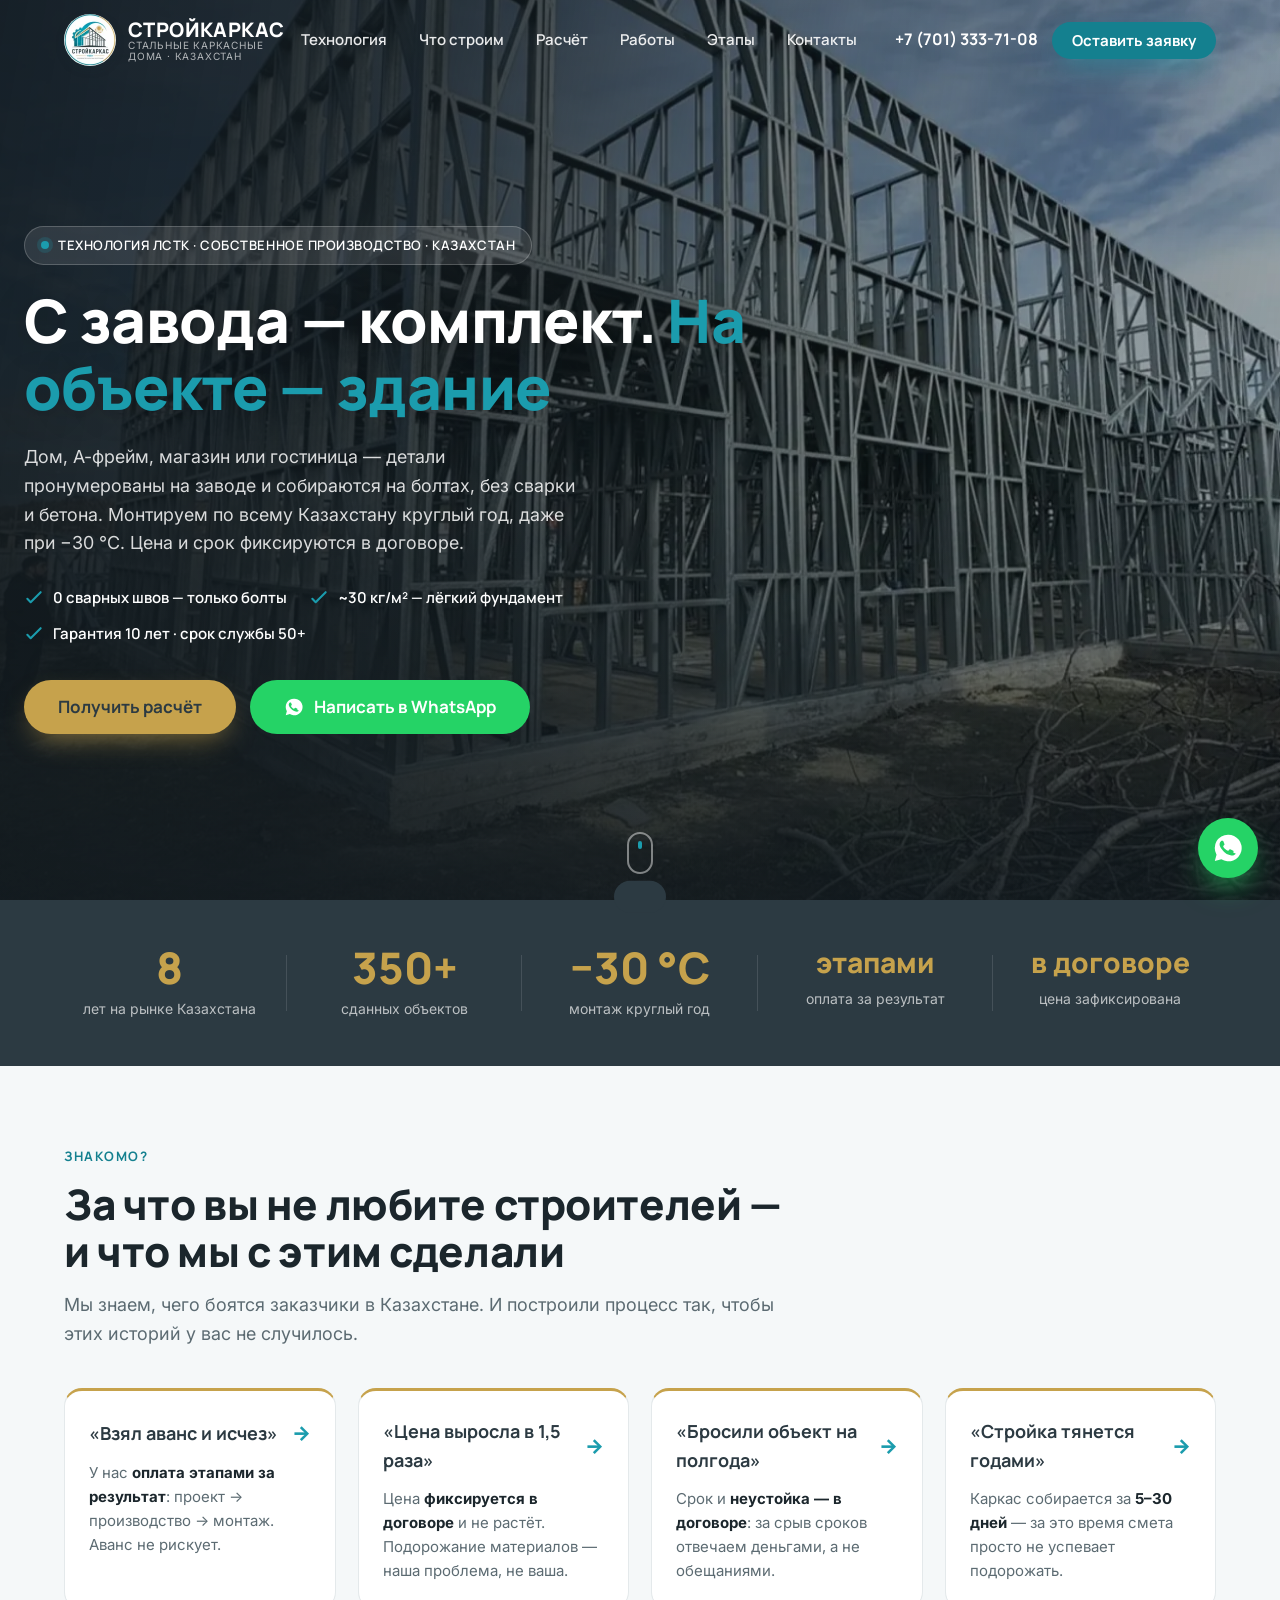
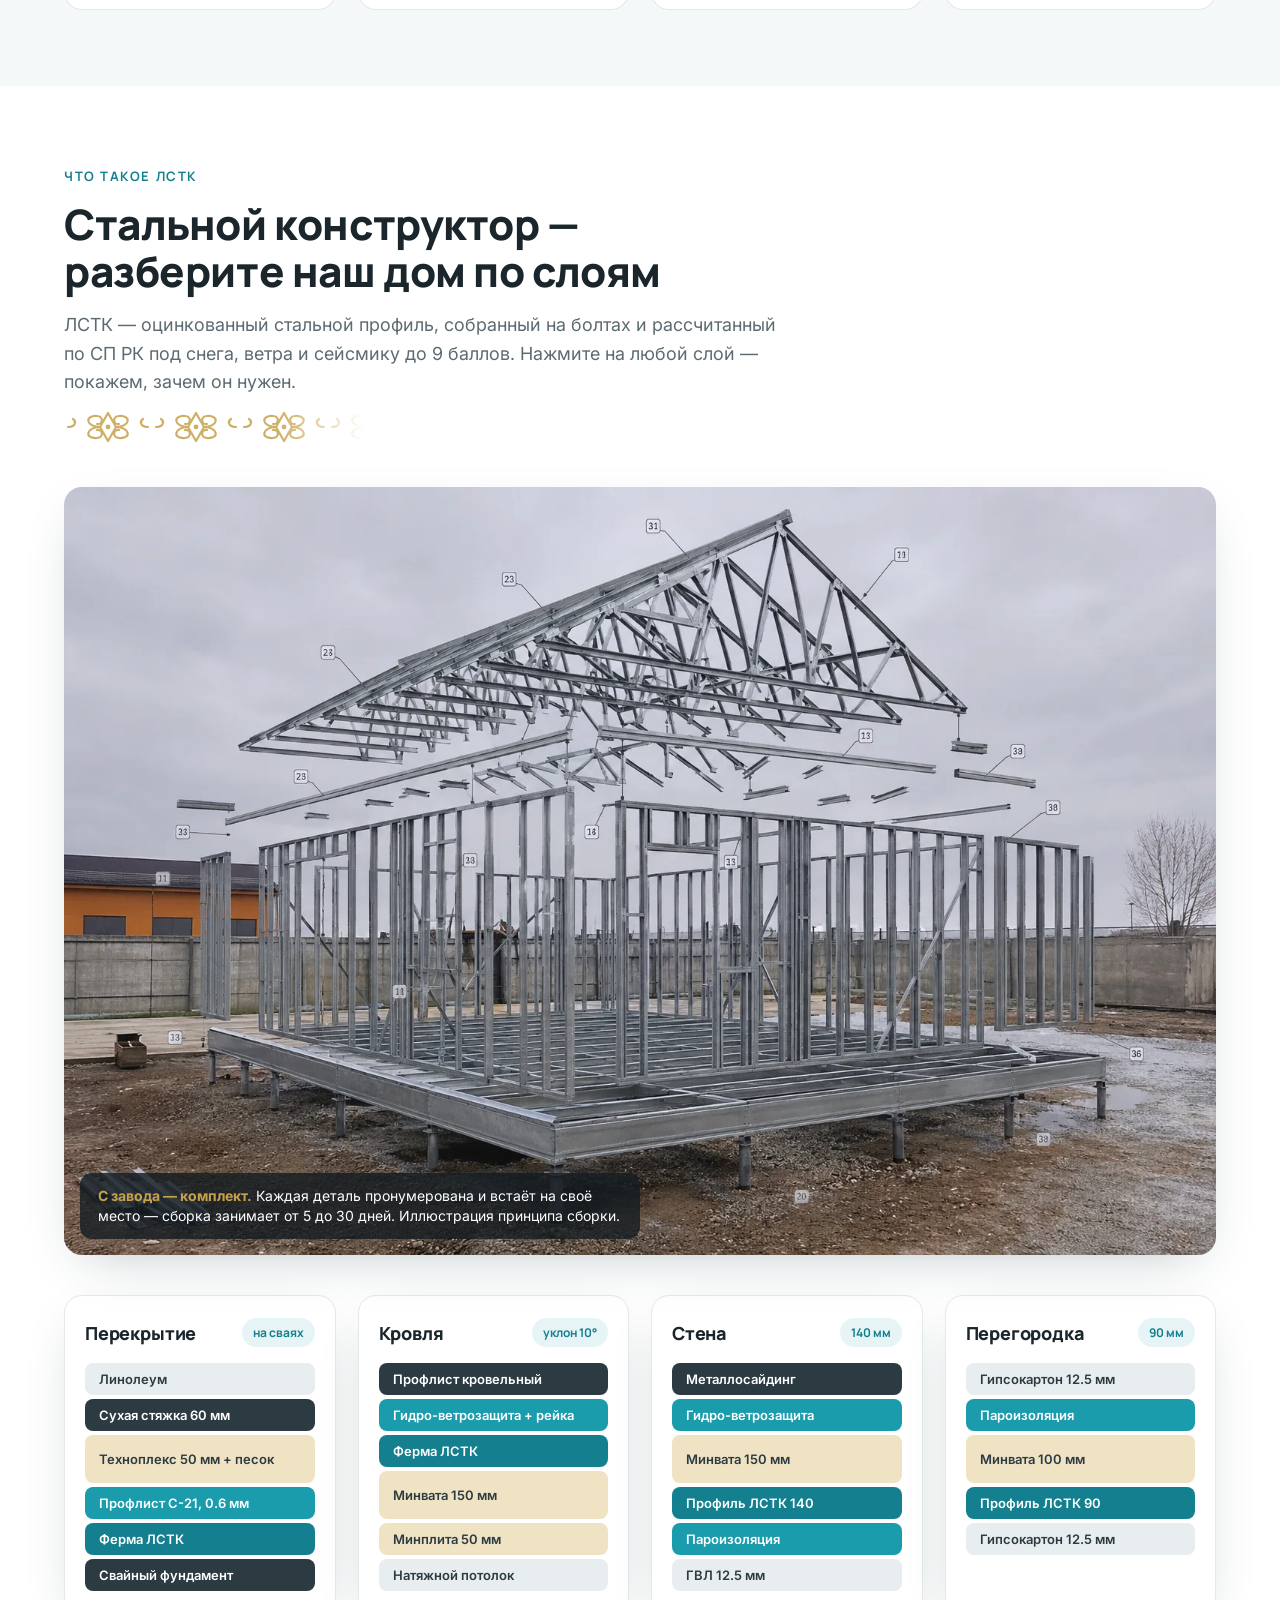
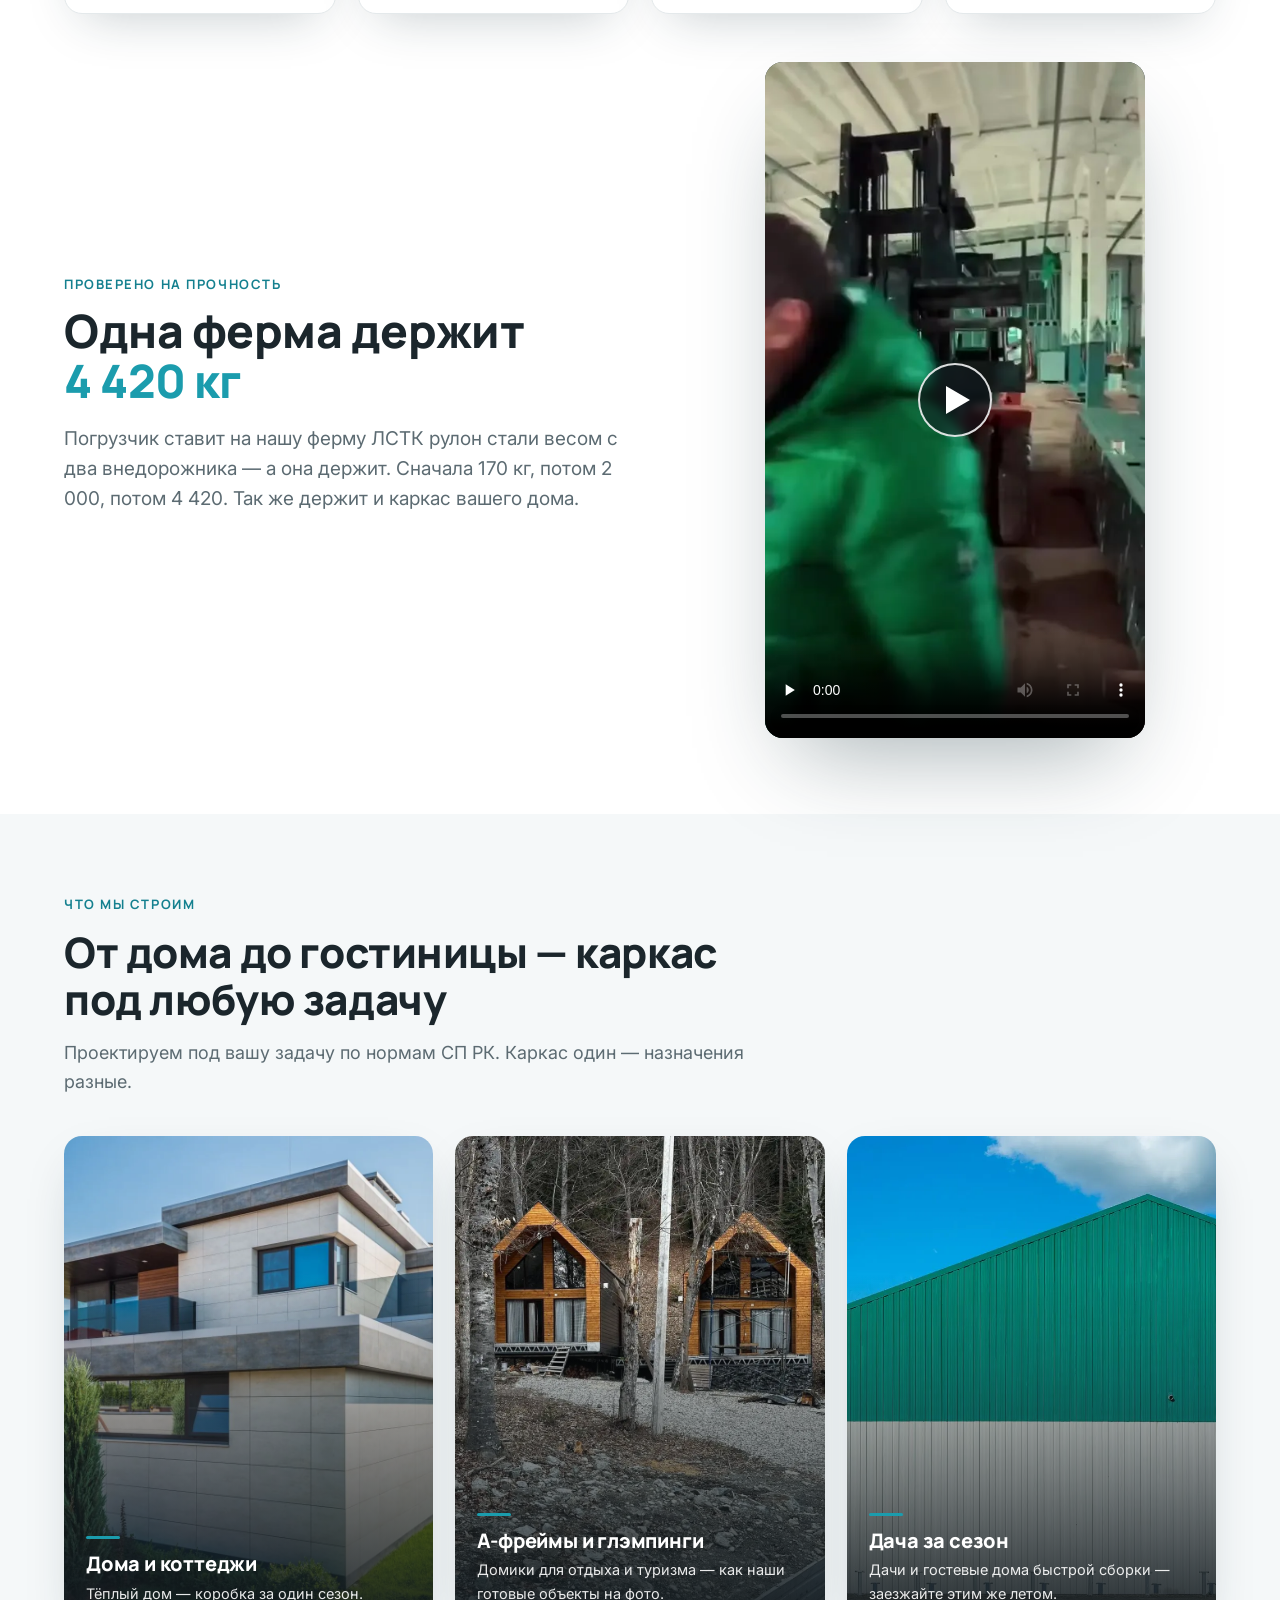
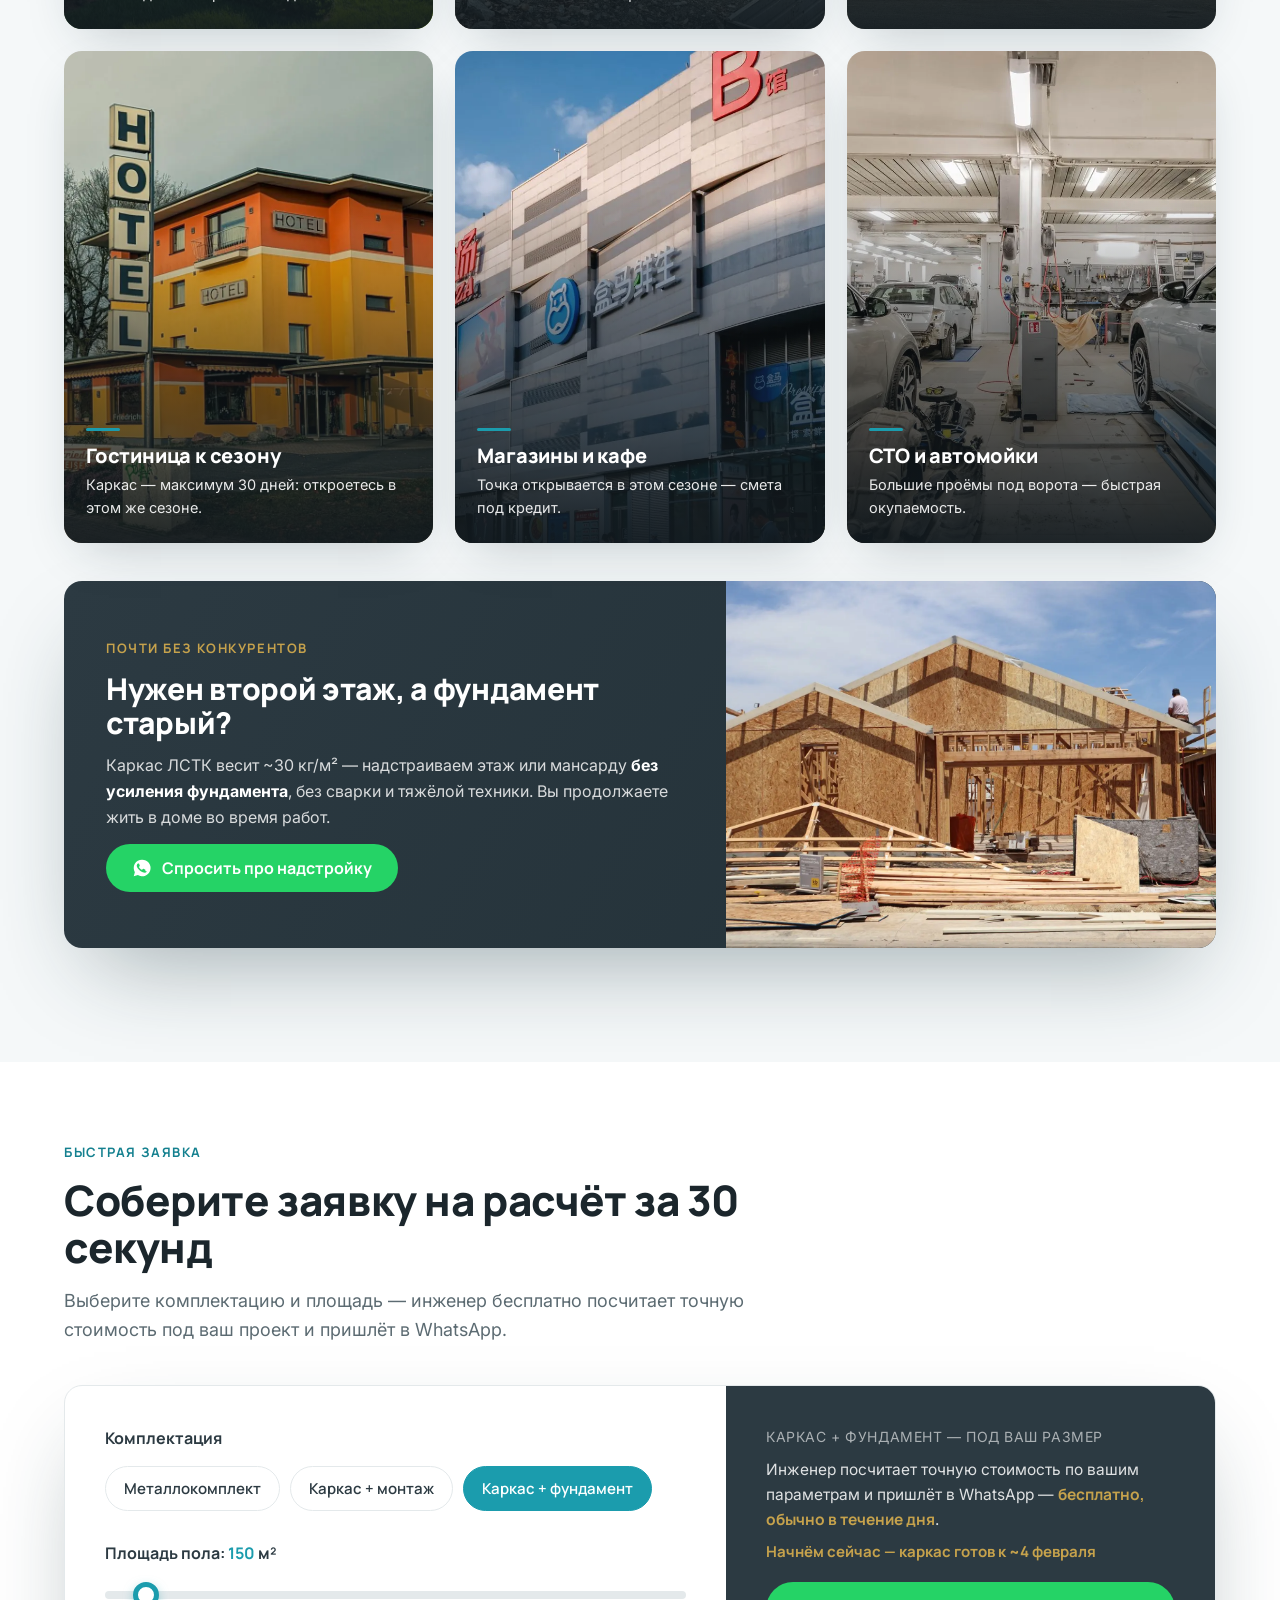
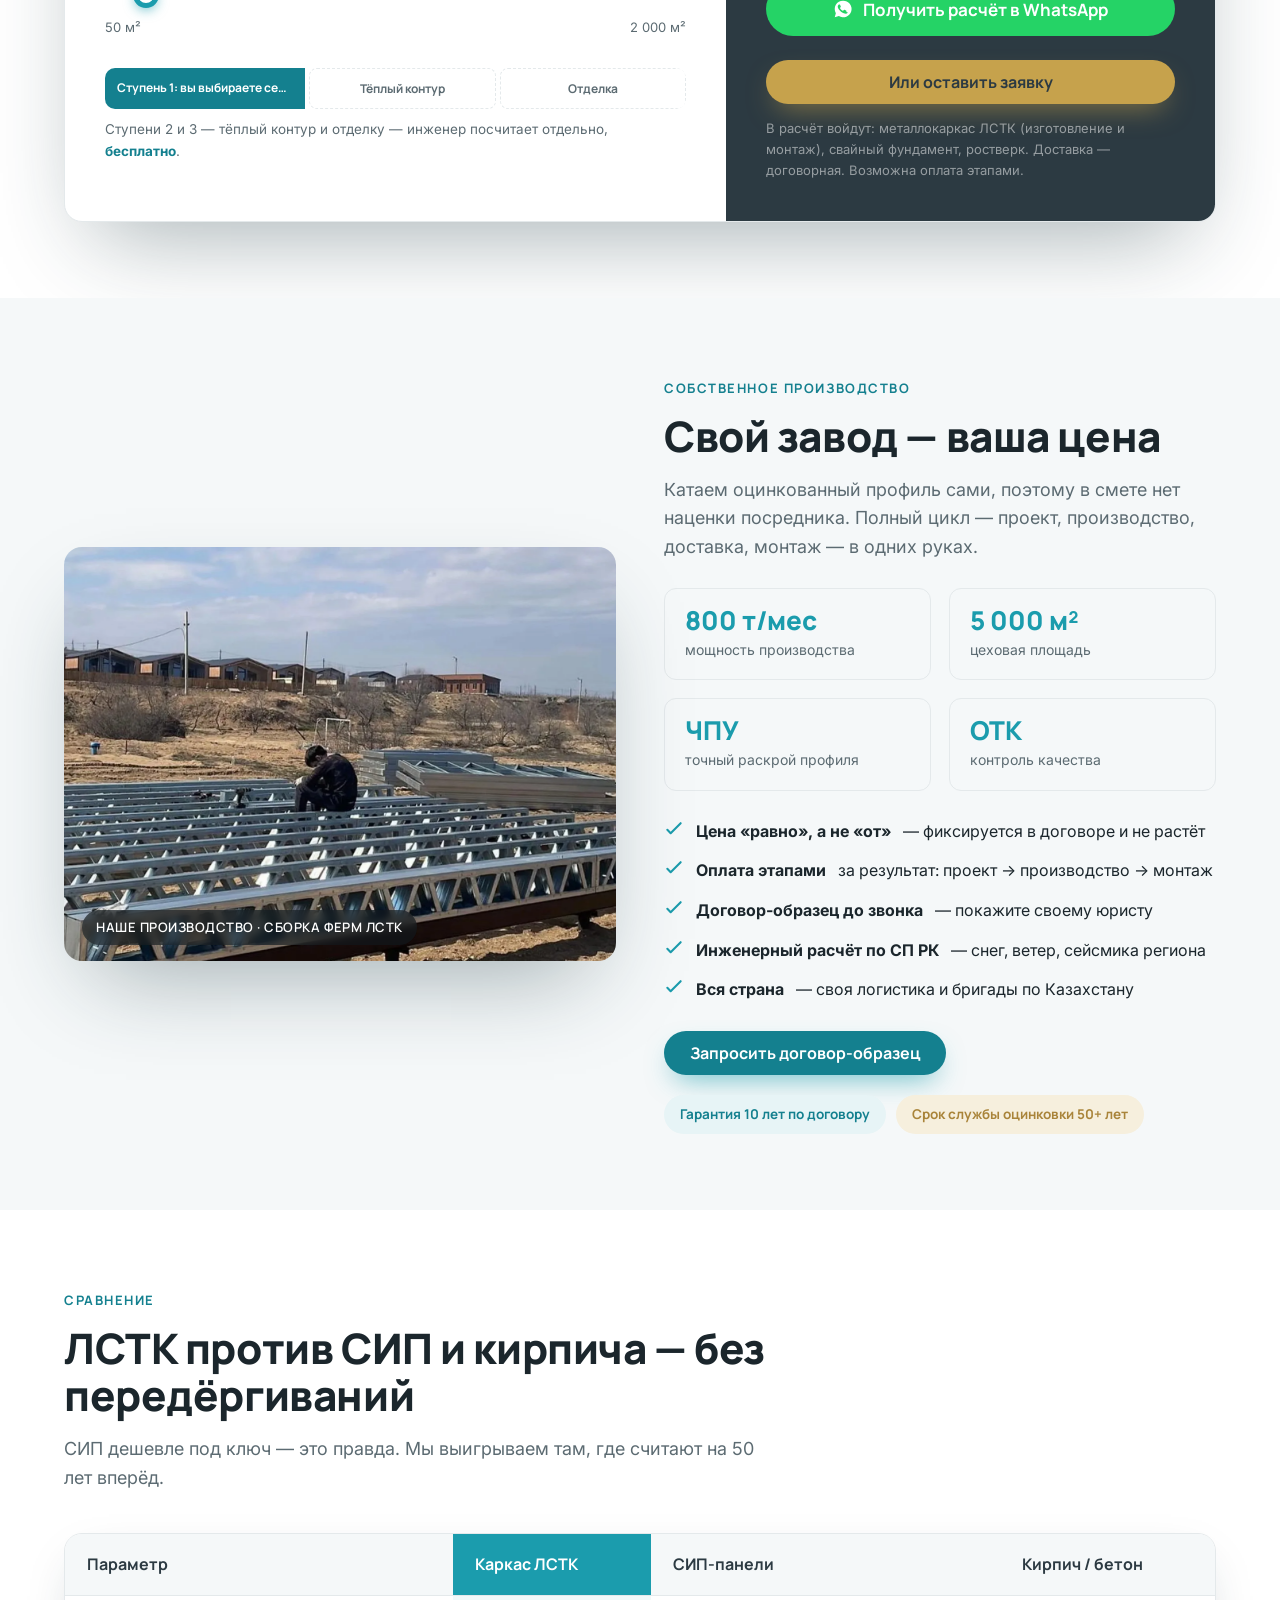
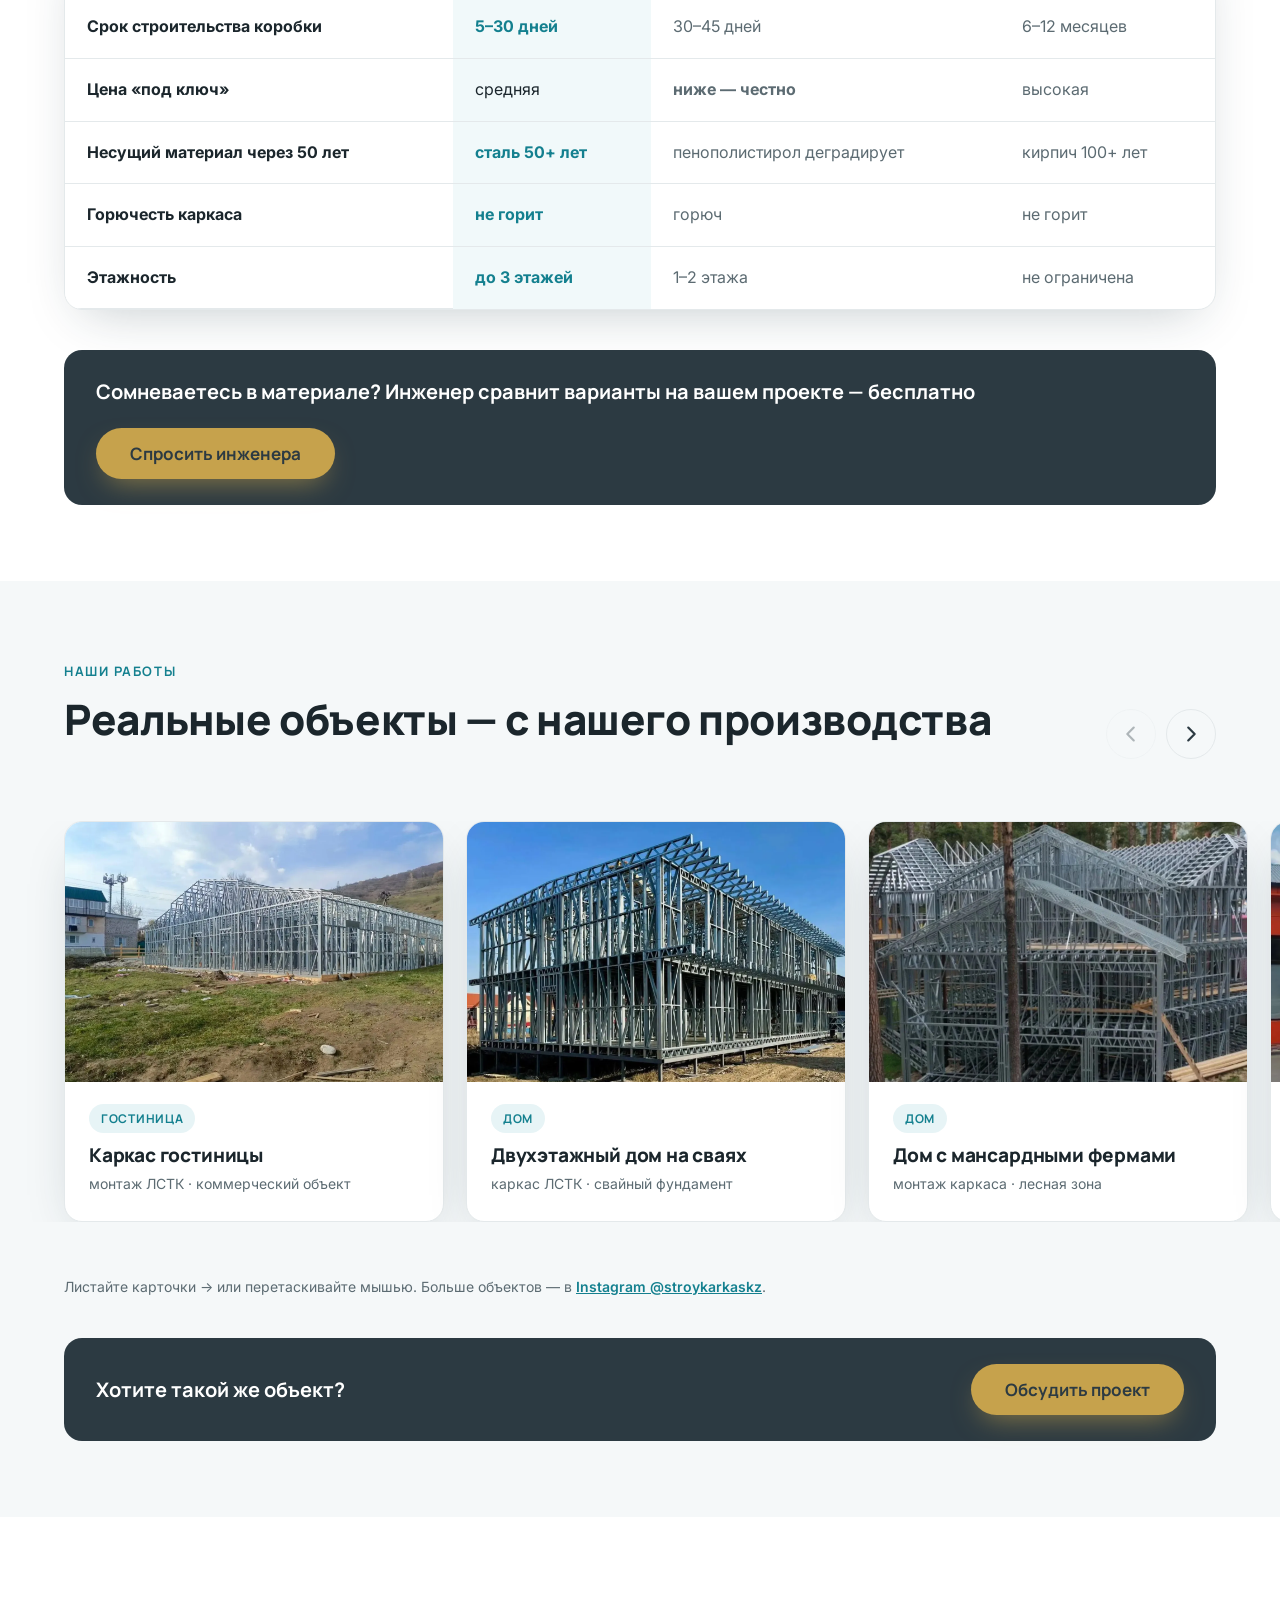
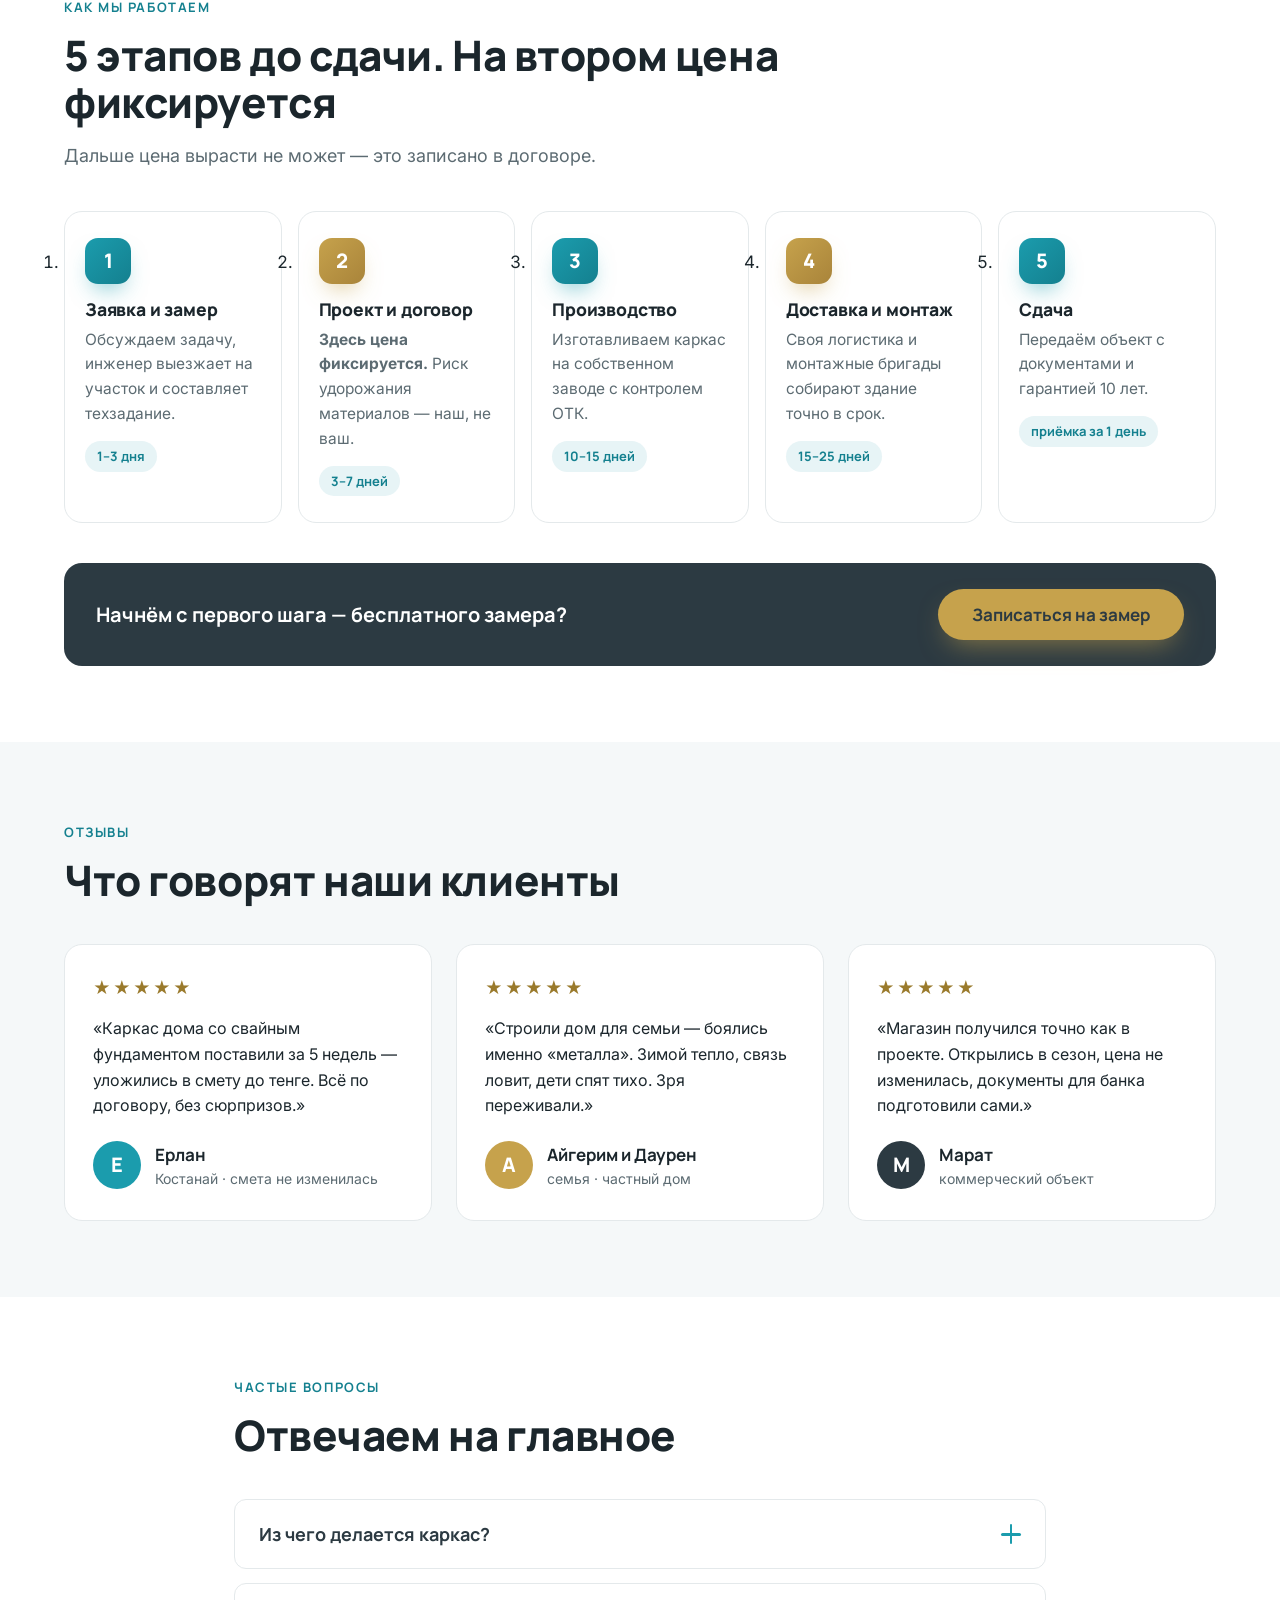
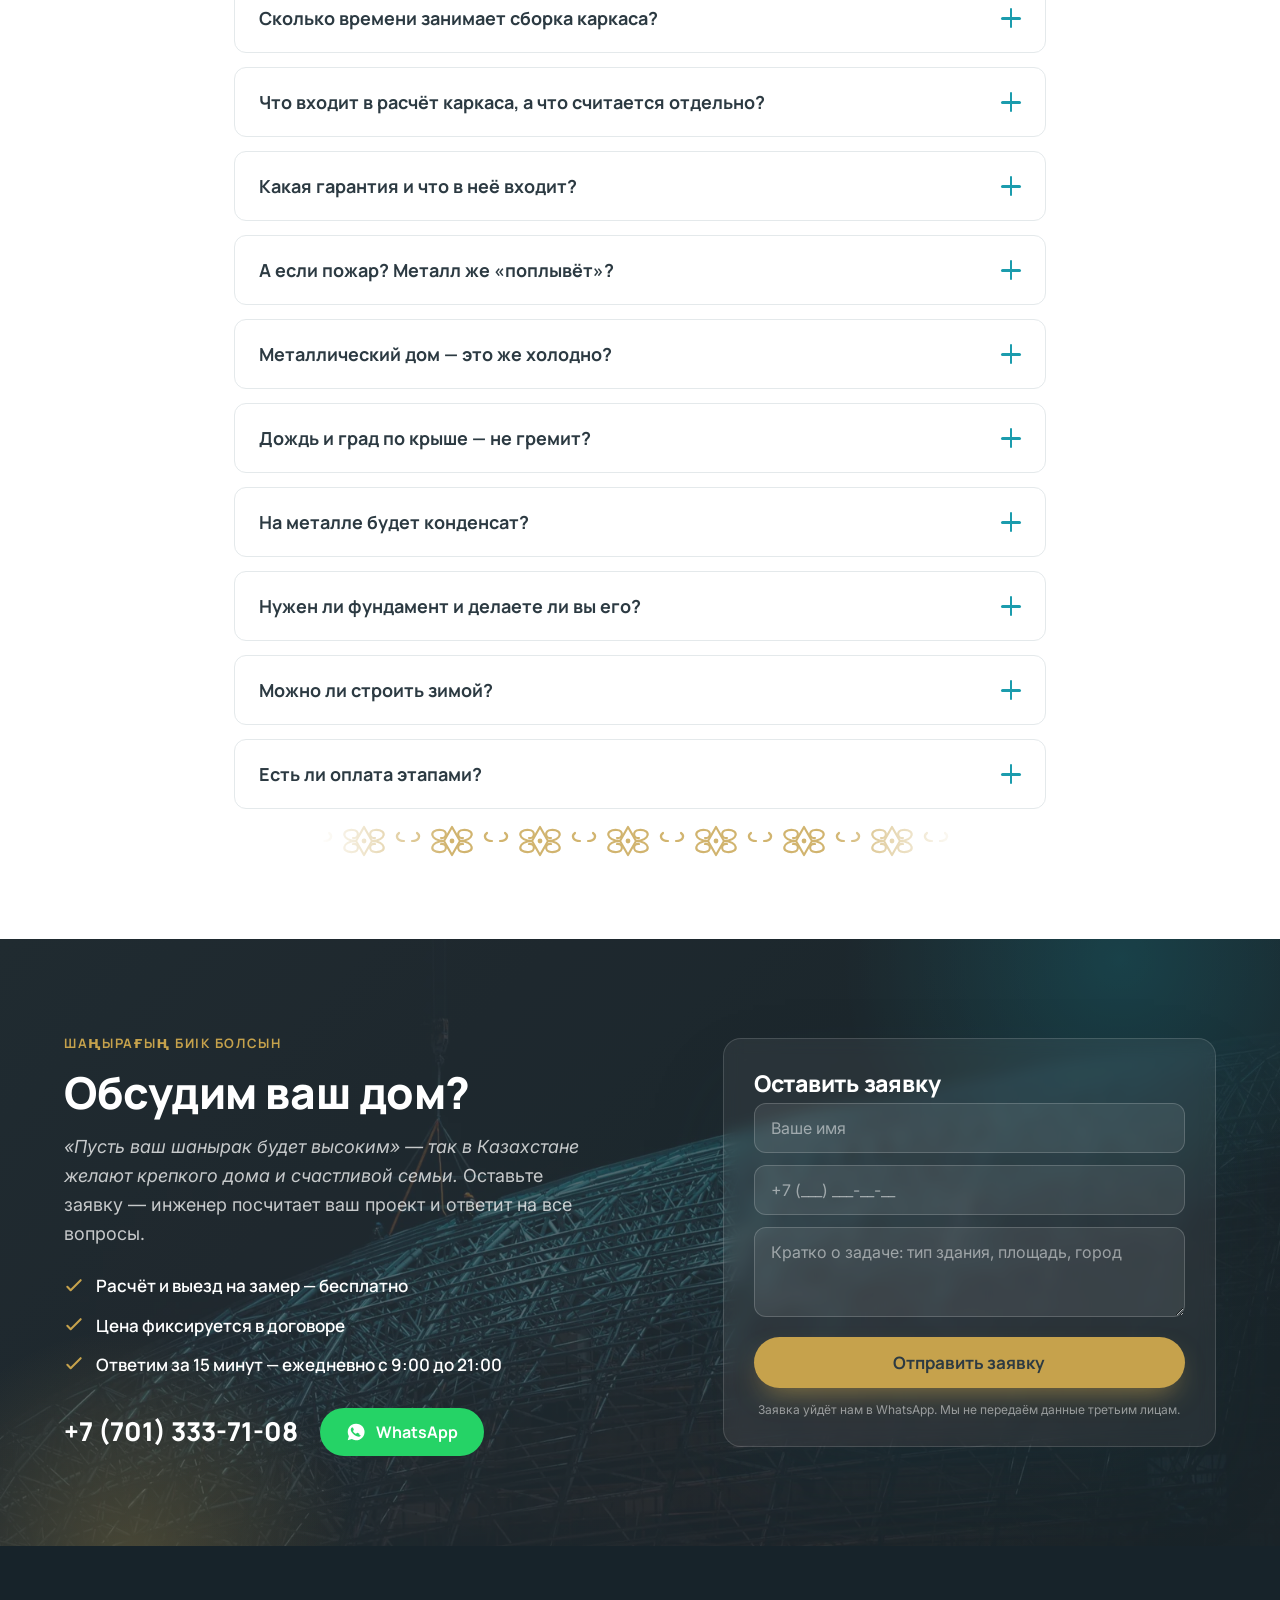
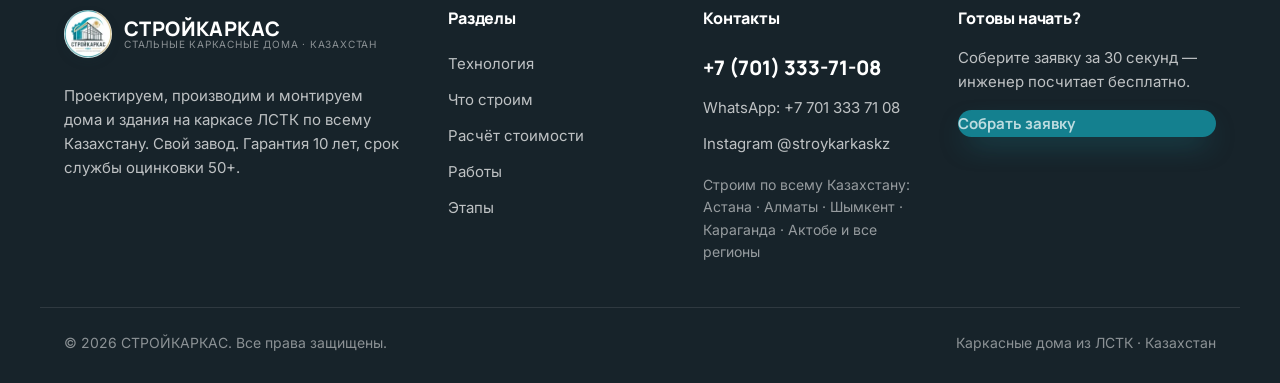
==== index.html @ c9194c89 "Фикс: kitshot на мобилке растягивался в столб — height:auto (атрибут height=1024 держал высоту) Co-A" ====
<!DOCTYPE html>
<html lang="ru" class="no-js">
<head>
  <meta charset="UTF-8" />
  <meta name="viewport" content="width=device-width, initial-scale=1.0" />
  <script>document.documentElement.classList.replace('no-js','js');</script>
  <title>Каркасные дома и здания из ЛСТК в Казахстане | СТРОЙКАРКАС</title>
  <meta name="description" content="СТРОЙКАРКАС — с завода комплект, на объекте здание. Стальные каркасы домов, гостиниц и магазинов по всему Казахстану. Без сварки и бетона, монтаж даже при −30 °C. Гарантия 10 лет." />
  <meta name="theme-color" content="#1B9CAD" />

  <meta property="og:type" content="website" />
  <meta property="og:title" content="СТРОЙКАРКАС — с завода комплект, на объекте здание" />
  <meta property="og:description" content="Стальные каркасы домов, гостиниц и магазинов на ЛСТК. Без сварки и бетона. Цена фиксируется в договоре. Гарантия 10 лет." />
  <meta property="og:url" content="https://werstrax.github.io/stroykarkaskz/" />
  <meta property="og:image" content="https://werstrax.github.io/stroykarkaskz/assets/img/real-bigframe.jpg" />
  <meta property="og:locale" content="ru_KZ" />
  <link rel="canonical" href="https://werstrax.github.io/stroykarkaskz/" />

  <link rel="icon" href="data:image/svg+xml,%3Csvg xmlns='http://www.w3.org/2000/svg' viewBox='0 0 32 32'%3E%3Crect width='32' height='32' rx='7' fill='%231B9CAD'/%3E%3Cpath d='M6 22 L16 8 L26 22 Z' fill='none' stroke='%23fff' stroke-width='2.2' stroke-linejoin='round'/%3E%3Cpath d='M6 22 H26' stroke='%23C6A24C' stroke-width='2.2' stroke-linecap='round'/%3E%3C/svg%3E" />

  <link rel="preconnect" href="https://fonts.googleapis.com" />
  <link rel="preconnect" href="https://fonts.gstatic.com" crossorigin />
  <link href="https://fonts.googleapis.com/css2?family=Manrope:wght@500;600;700;800&family=Inter:wght@400;500;600&display=swap" rel="stylesheet" />

  <link rel="stylesheet" href="css/styles.css?v=28" />

  <script type="application/ld+json">
  {
    "@context": "https://schema.org",
    "@type": "GeneralContractor",
    "name": "СТРОЙКАРКАС",
    "description": "Завод ЛСТК: с завода — комплект, на объекте — здание. Стальные каркасы домов, гостиниц и магазинов по всему Казахстану. Без сварки и мокрых работ.",
    "image": "assets/img/hero.jpg",
    "telephone": "+7-701-333-71-08",
    "sameAs": ["https://instagram.com/stroykarkaskz"],
    "areaServed": { "@type": "Country", "name": "Казахстан" },
    "address": { "@type": "PostalAddress", "addressCountry": "KZ" },
    "makesOffer": [
      { "@type": "Offer", "itemOffered": { "@type": "Service", "name": "Каркасные дома и коттеджи (ЛСТК)" } },
      { "@type": "Offer", "itemOffered": { "@type": "Service", "name": "А-фреймы и глэмпинги" } },
      { "@type": "Offer", "itemOffered": { "@type": "Service", "name": "Дачи и гостевые дома" } },
      { "@type": "Offer", "itemOffered": { "@type": "Service", "name": "Гостиницы и базы отдыха" } },
      { "@type": "Offer", "itemOffered": { "@type": "Service", "name": "Магазины и кафе" } },
      { "@type": "Offer", "itemOffered": { "@type": "Service", "name": "СТО и автомойки" } },
      { "@type": "Offer", "itemOffered": { "@type": "Service", "name": "Надстройки и мансарды без усиления фундамента" } }
    ]
  }
  </script>
  <script type="application/ld+json">
  {
    "@context": "https://schema.org",
    "@type": "FAQPage",
    "mainEntity": [
      { "@type": "Question", "name": "Из чего делается каркас?", "acceptedAnswer": { "@type": "Answer", "text": "Несущий каркас — из лёгких стальных тонкостенных конструкций (ЛСТК): оцинкованный профиль, сборка на болтах и заклёпках, без сварки. Металл не ржавеет и не горит, геометрия стен идеально ровная." } },
      { "@type": "Question", "name": "Сколько времени занимает сборка каркаса?", "acceptedAnswer": { "@type": "Answer", "text": "Каркас собирается как конструктор: от 5 до 30 дней в зависимости от площади — и 30 это максимум. Точный срок фиксируем в договоре и не сдвигаем." } },
      { "@type": "Question", "name": "Что входит в расчёт каркаса, а что считается отдельно?", "acceptedAnswer": { "@type": "Answer", "text": "Ступень 1 — металлокаркас ЛСТК (изготовление и монтаж), свайный фундамент и ростверк. Тёплый контур и отделка — ступени 2 и 3, их бесплатно посчитает инженер до подписания договора." } },
      { "@type": "Question", "name": "Какая гарантия и что в неё входит?", "acceptedAnswer": { "@type": "Answer", "text": "Гарантия 10 лет на несущие конструкции и монтажные работы по договору. Расчётный срок службы оцинкованного каркаса — свыше 50 лет." } },
      { "@type": "Question", "name": "А если пожар? Металл же «поплывёт»?", "acceptedAnswer": { "@type": "Answer", "text": "Сталь не горит и не поддерживает горение. Оцинковка 275 г/м² плюс обшивка ГВЛ 12,5 мм дают огнезащиту конструкции — в отличие от деревянного каркаса, которому в этом сравнении нечего ответить." } },
      { "@type": "Question", "name": "Металлический дом — это же холодно?", "acceptedAnswer": { "@type": "Answer", "text": "Металл в стене — это каркас, а не стена. Тепло держит пирог: минвата 150 мм с перекрёстным слоем, а термопрофиль разрывает мостики холода. Теплопотери считаем по СП РК для вашего региона — при −30 °C дома тепло." } },
      { "@type": "Question", "name": "Дождь и град по крыше — не гремит?", "acceptedAnswer": { "@type": "Answer", "text": "Кровельный пирог гасит звук: минвата 150 мм работает и как звукоизоляция, между профлистом и комнатой — мембраны, вентзазор и потолок. По шуму дождя такой дом не отличается от любого дома с металлочерепицей." } },
      { "@type": "Question", "name": "На металле будет конденсат?", "acceptedAnswer": { "@type": "Answer", "text": "Конденсат появляется там, где тёплый воздух встречает холодный металл. В нашем пироге профиль закрыт утеплителем и пароизоляцией — точка росы вынесена в утеплитель, каркас всегда сухой, а вентзазор выводит влагу наружу." } },
      { "@type": "Question", "name": "Нужен ли фундамент и делаете ли вы его?", "acceptedAnswer": { "@type": "Answer", "text": "Каркас весит ~30 кг/м², поэтому достаточно лёгкого свайно-винтового фундамента — он входит в ступень 1, которую бесплатно посчитает инженер. Можем смонтировать каркас и на ваш готовый фундамент." } },
      { "@type": "Question", "name": "Можно ли строить зимой?", "acceptedAnswer": { "@type": "Answer", "text": "Да. Сборка на болтах без бетона и «мокрых» процессов идёт круглый год — монтируем даже при −30 °C." } },
      { "@type": "Question", "name": "Есть ли оплата этапами?", "acceptedAnswer": { "@type": "Answer", "text": "Да, вы платите за результат каждого этапа: проект, производство, монтаж. График оплат фиксируется в договоре." } }
    ]
  }
  </script>
</head>
<body>
  <div class="scroll-progress" id="scrollProgress" aria-hidden="true"></div>

  <!-- ================= HEADER ================= -->
  <header class="header" id="header">
    <div class="container header__inner">
      <a href="#top" class="logo" aria-label="СТРОЙКАРКАС — на главную">
        <img class="logo__img" src="assets/img/logo.webp" alt="Логотип СТРОЙКАРКАС" width="52" height="52" />
        <span class="logo__text">
          <span class="logo__name">СТРОЙКАРКАС</span>
          <span class="logo__tag">стальные каркасные дома · Казахстан</span>
        </span>
      </a>

      <nav class="nav" id="nav" aria-label="Основная навигация">
        <a href="#tech" class="nav__link">Технология</a>
        <a href="#services" class="nav__link">Что строим</a>
        <a href="#calc" class="nav__link">Расчёт</a>
        <a href="#works" class="nav__link">Работы</a>
        <a href="#process" class="nav__link">Этапы</a>
        <a href="#contacts" class="nav__link">Контакты</a>
      </nav>

      <div class="header__actions">
        <a href="tel:+77013337108" class="header__phone">+7 (701) 333-71-08</a>
        <a href="#lead" class="btn btn--primary btn--sm">Оставить заявку</a>
        <button class="burger" id="burger" aria-label="Меню" aria-expanded="false" aria-controls="mobileMenu">
          <span></span><span></span><span></span>
        </button>
      </div>
    </div>
  </header>

  <div class="mobile-menu" id="mobileMenu" aria-hidden="true">
    <nav class="mobile-menu__nav">
      <a href="#tech">Технология</a>
      <a href="#services">Что строим</a>
      <a href="#calc">Расчёт</a>
      <a href="#works">Работы</a>
      <a href="#process">Этапы</a>
      <a href="#contacts">Контакты</a>
    </nav>
    <a href="tel:+77013337108" class="mobile-menu__phone">+7 (701) 333-71-08</a>
    <a href="#calc" class="btn btn--primary btn--block">Посчитать мой дом</a>
  </div>

  <main id="top">
    <!-- ================= HERO ================= -->
    <section class="hero hero--solo" id="hero">
      <div class="hero__media" aria-hidden="true">
        <img class="hero__parallax" src="assets/img/real-bigframe.webp" alt="" fetchpriority="high" />
        <video class="hero__video" autoplay muted loop playsinline preload="metadata">
          <source src="assets/video/hero.mp4?v=6" type="video/mp4" />
        </video>
        <div class="hero__scrim"></div>
      </div>

      <div class="container hero__inner hero__inner--solo">
        <div class="hero__content" data-reveal>
          <span class="eyebrow eyebrow--hero"><span class="eyebrow__dot"></span>Технология ЛСТК · собственное производство · Казахстан</span>
          <h1 class="hero__title">С завода — комплект. <span class="accent">На объекте — здание</span></h1>
          <p class="hero__lead">Дом, А-фрейм, магазин или гостиница — детали пронумерованы на заводе и собираются на болтах, без сварки и бетона. Монтируем по всему Казахстану круглый год, даже при −30 °C. Цена и срок фиксируются в договоре.</p>
          <ul class="hero__chips">
            <li><svg class="ic" viewBox="0 0 24 24"><path d="M4 13l4 4L20 5"/></svg>0 сварных швов — только болты</li>
            <li><svg class="ic" viewBox="0 0 24 24"><path d="M4 13l4 4L20 5"/></svg>~30 кг/м² — лёгкий фундамент</li>
            <li><svg class="ic" viewBox="0 0 24 24"><path d="M4 13l4 4L20 5"/></svg>Гарантия 10 лет · срок службы 50+</li>
          </ul>

          <div class="hero__cta">
            <a href="#calc" class="btn btn--gold btn--lg">Получить расчёт</a>
            <a href="https://wa.me/77013337108?text=Здравствуйте!%20Хочу%20узнать%20стоимость%20дома%20на%20ЛСТК%20[hero]" class="btn btn--wa btn--lg" target="_blank" rel="noopener">
              <svg class="ic-wa" viewBox="0 0 24 24" aria-hidden="true"><path d="M12 2a10 10 0 0 0-8.6 15l-1.3 4.8 4.9-1.3A10 10 0 1 0 12 2Zm5.8 14.2c-.2.7-1.4 1.3-2 1.4-.5.1-1.2.1-1.9-.1-.4-.1-1-.3-1.8-.6-3-1.3-5-4.4-5.2-4.6-.1-.2-1.2-1.6-1.2-3s.7-2.1 1-2.4c.2-.3.5-.4.7-.4h.5c.2 0 .4 0 .6.5l.8 2c.1.2.1.4 0 .5l-.3.5-.4.4c-.1.1-.3.3-.1.6.1.3.7 1.1 1.4 1.8.9.8 1.7 1.1 2 1.2.2.1.4.1.5-.1l.7-.8c.2-.2.3-.2.6-.1l1.9.9c.3.1.5.2.5.4.1.2.1.6-.1 1.3Z"/></svg>
              Написать в WhatsApp
            </a>
          </div>
        </div>
      </div>

      <a href="#trust" class="hero__scroll" aria-label="Прокрутить вниз"><span></span></a>
    </section>

    <!-- ================= TRUST + STATS (merged) ================= -->
    <section class="stats" id="trust">
      <div class="container stats__grid stats__grid--5">
        <div class="stat" data-reveal>
          <div class="stat__num"><span class="counter" data-to="8">0</span></div>
          <div class="stat__label">лет на рынке Казахстана</div>
        </div>
        <div class="stat" data-reveal>
          <div class="stat__num"><span class="counter" data-to="350">0</span>+</div>
          <div class="stat__label">сданных объектов</div>
        </div>
        <div class="stat" data-reveal>
          <div class="stat__num">−30 °C</div>
          <div class="stat__label">монтаж круглый год</div>
        </div>
        <div class="stat" data-reveal>
          <div class="stat__num stat__num--word">этапами</div>
          <div class="stat__label">оплата за результат</div>
        </div>
        <div class="stat" data-reveal>
          <div class="stat__num stat__num--word">в договоре</div>
          <div class="stat__label">цена зафиксирована</div>
        </div>
      </div>
    </section>

    <!-- ================= PAINS ================= -->
    <section class="section pains" id="pains">
      <div class="container">
        <div class="section__head" data-reveal>
          <span class="kicker">Знакомо?</span>
          <h2 class="section__title">За что вы не любите строителей — и что мы с этим сделали</h2>
          <p class="section__desc">Мы знаем, чего боятся заказчики в Казахстане. И построили процесс так, чтобы этих историй у вас не случилось.</p>
        </div>

        <div class="pains__grid">
          <article class="pain" data-reveal>
            <div class="pain__row">
              <span class="pain__bad">«Взял аванс и исчез»</span>
              <span class="pain__arrow">→</span>
            </div>
            <p class="pain__text">У нас <b>оплата этапами за результат</b>: проект → производство → монтаж. Аванс не рискует.</p>
          </article>
          <article class="pain" data-reveal>
            <div class="pain__row">
              <span class="pain__bad">«Цена выросла в 1,5 раза»</span>
              <span class="pain__arrow">→</span>
            </div>
            <p class="pain__text">Цена <b>фиксируется в договоре</b> и не растёт. Подорожание материалов — наша проблема, не ваша.</p>
          </article>
          <article class="pain" data-reveal>
            <div class="pain__row">
              <span class="pain__bad">«Бросили объект на полгода»</span>
              <span class="pain__arrow">→</span>
            </div>
            <p class="pain__text">Срок и <b>неустойка — в договоре</b>: за срыв сроков отвечаем деньгами, а не обещаниями.</p>
          </article>
          <article class="pain" data-reveal>
            <div class="pain__row">
              <span class="pain__bad">«Стройка тянется годами»</span>
              <span class="pain__arrow">→</span>
            </div>
            <p class="pain__text">Каркас собирается за <b>5–30 дней</b> — за это время смета просто не успевает подорожать.</p>
          </article>
        </div>
      </div>
    </section>

    <!-- ================= TECH (интерактивные слои) ================= -->
    <section class="section tech" id="tech">
      <div class="container">
        <div class="section__head" data-reveal>
          <span class="kicker">Что такое ЛСТК</span>
          <h2 class="section__title">Стальной конструктор — разберите наш дом по слоям</h2>
          <p class="section__desc">ЛСТК — оцинкованный стальной профиль, собранный на болтах и рассчитанный по СП РК под снега, ветра и сейсмику до 9 баллов. Нажмите на любой слой — покажем, зачем он нужен.</p>
          <div class="ornament" aria-hidden="true"></div>
        </div>

        <figure class="kitshot" data-reveal>
          <img src="assets/img/exploded.webp" alt="Схема сборки каркаса: фермы кровли и стойки зависли над местами установки, каждая деталь пронумерована" loading="lazy" width="1536" height="1024" />
          <figcaption class="kitshot__cap"><b>С завода — комплект.</b> Каждая деталь пронумерована и встаёт на своё место — сборка занимает от 5 до 30 дней. Иллюстрация принципа сборки.</figcaption>
        </figure>

        <div class="ncards" id="techCards">
          <article class="ncard" data-reveal>
            <div class="ncard__head"><h3 class="ncard__title">Перекрытие</h3><span class="ncard__badge">на сваях</span></div>
            <div class="ncard__stack">
              <div class="layer layer--int" data-info="Финишное покрытие пола — линолеум, ламинат или плитка на выбор.">Линолеум</div>
              <div class="layer layer--fin" data-info="Ровное жёсткое основание пола без бетона и ожидания высыхания. Без неё пол будет «гулять».">Сухая стяжка 60 мм</div>
              <div class="layer layer--ins layer--tall" data-info="Утепление и звукоизоляция пола. Без этого слоя пол первого этажа будет холодным.">Техноплекс 50 мм + песок</div>
              <div class="layer layer--mem" data-info="Несущий настил, на который ложится весь пирог пола. Оцинкованный, не гниёт.">Профлист С-21, 0.6 мм</div>
              <div class="layer layer--str" data-info="Несущая ферма перекрытия из оцинкованного профиля. Держит нагрузку всего этажа.">Ферма ЛСТК</div>
              <div class="layer layer--fin" data-info="Винтовые сваи вкручиваются за 1–2 дня без бетона. Дом «дышит» над землёй — нет сырости.">Свайный фундамент</div>
            </div>
            <div class="ncard__info" hidden></div>
          </article>
          <article class="ncard" data-reveal>
            <div class="ncard__head"><h3 class="ncard__title">Кровля</h3><span class="ncard__badge">уклон 10°</span></div>
            <div class="ncard__stack">
              <div class="layer layer--fin" data-info="Финишное кровельное покрытие. Металл не боится града и снеговой нагрузки.">Профлист кровельный</div>
              <div class="layer layer--mem" data-info="Защищает утеплитель от влаги снаружи и выпускает пар изнутри. Без неё утеплитель намокнет и перестанет работать.">Гидро-ветрозащита + рейка</div>
              <div class="layer layer--str" data-info="Несущие фермы кровли. Выдерживают снеговые нагрузки региона по СП РК.">Ферма ЛСТК</div>
              <div class="layer layer--ins layer--tall" data-info="Основное утепление кровли. Через крышу уходит до 25% тепла — этот слой это останавливает.">Минвата 150 мм</div>
              <div class="layer layer--ins" data-info="Перекрёстный слой утепления — перекрывает стыки первого слоя, убирает мостики холода.">Минплита 50 мм</div>
              <div class="layer layer--int" data-info="Финишный потолок помещения.">Натяжной потолок</div>
            </div>
            <div class="ncard__info" hidden></div>
          </article>
          <article class="ncard" data-reveal>
            <div class="ncard__head"><h3 class="ncard__title">Стена</h3><span class="ncard__badge">140 мм</span></div>
            <div class="ncard__stack">
              <div class="layer layer--fin" data-info="Фасад: металлосайдинг или профлист. Вентзазор 20–30 мм не даёт влаге скапливаться.">Металлосайдинг</div>
              <div class="layer layer--mem" data-info="Ветрозащита: держит ветер и дождь снаружи, выпускает пар изнутри стены.">Гидро-ветрозащита</div>
              <div class="layer layer--ins layer--tall" data-info="Основное утепление стены. За окном −30 °C — дома тепло. Без него металлический каркас промёрзнет.">Минвата 150 мм</div>
              <div class="layer layer--str" data-info="Несущий профиль стены. Шаг стоек 600 мм — не экранирует связь и Wi-Fi.">Профиль ЛСТК 140</div>
              <div class="layer layer--mem" data-info="Пароизоляция: не пускает влагу из дома в утеплитель. Без неё утеплитель отсыреет за 2–3 зимы.">Пароизоляция</div>
              <div class="layer layer--int" data-info="Внутренняя обшивка ГВЛ 12,5 мм — ровная стена под отделку + огнезащита каркаса.">ГВЛ 12.5 мм</div>
            </div>
            <div class="ncard__info" hidden></div>
          </article>
          <article class="ncard" data-reveal>
            <div class="ncard__head"><h3 class="ncard__title">Перегородка</h3><span class="ncard__badge">90 мм</span></div>
            <div class="ncard__stack">
              <div class="layer layer--int" data-info="Обшивка гипсокартоном 12,5 мм — ровная поверхность под отделку.">Гипсокартон 12.5 мм</div>
              <div class="layer layer--mem" data-info="Пароизоляция внутренних помещений с разной влажностью (санузлы, кухня).">Пароизоляция</div>
              <div class="layer layer--ins layer--tall" data-info="Звукоизоляция: минвата 100 мм гасит бытовой шум между комнатами.">Минвата 100 мм</div>
              <div class="layer layer--str" data-info="Каркас перегородки — профиль 90 мм. Позволяет свободную планировку: перегородки не несущие.">Профиль ЛСТК 90</div>
              <div class="layer layer--int" data-info="Обшивка со второй стороны.">Гипсокартон 12.5 мм</div>
            </div>
            <div class="ncard__info" hidden></div>
          </article>
        </div>

        <div class="vshow" data-reveal>
          <div class="vshow__text">
            <span class="kicker">Проверено на прочность</span>
            <h3 class="vshow__title">Одна ферма держит <span class="accent"><span id="loadNum">4&nbsp;420</span>&nbsp;кг</span></h3>
            <p class="vshow__desc">Погрузчик ставит на нашу ферму ЛСТК рулон стали весом с два внедорожника — а она держит. Сначала 170 кг, потом 2 000, потом 4 420. Так же держит и каркас вашего дома.</p>
          </div>
          <figure class="vshow__media tproof__media--video" id="testVideoWrap">
            <video class="tproof__video" id="testVideo" controls playsinline preload="none" poster="assets/img/test-poster.webp" aria-label="Испытание фермы ЛСТК: от 170 до 4420 кг">
              <source src="assets/video/test4420.mp4?v=1" type="video/mp4" />
            </video>
            <span class="tproof__play" aria-hidden="true"></span>
          </figure>
        </div>
      </div>
    </section>

    <!-- ================= SERVICES ================= -->
    <section class="section services" id="services">
      <div class="container">
        <div class="section__head" data-reveal>
          <span class="kicker">Что мы строим</span>
          <h2 class="section__title">От дома до гостиницы — каркас под любую задачу</h2>
          <p class="section__desc">Проектируем под вашу задачу по нормам СП РК. Каркас один — назначения разные.</p>
        </div>

        <div class="scards scards--row" data-reveal>
          <article class="scard">
            <img class="scard__img" src="assets/img/house-1.webp" alt="Каркасные дома и коттеджи" loading="lazy" />
            <div class="scard__body">
              <h3 class="scard__title">Дома и коттеджи</h3>
              <p class="scard__text">Тёплый дом — коробка за один сезон.</p>
            </div>
          </article>
          <article class="scard">
            <img class="scard__img" src="assets/img/real-aframe.webp" alt="А-фрейм дома и глэмпинги" loading="lazy" />
            <div class="scard__body">
              <h3 class="scard__title">А-фреймы и глэмпинги</h3>
              <p class="scard__text">Домики для отдыха и туризма — как наши готовые объекты на фото.</p>
            </div>
          </article>
          <article class="scard">
            <img class="scard__img" src="assets/img/svc-modular.webp" alt="Дачи и модульные дома" loading="lazy" />
            <div class="scard__body">
              <h3 class="scard__title">Дача за сезон</h3>
              <p class="scard__text">Дачи и гостевые дома быстрой сборки — заезжайте этим же летом.</p>
            </div>
          </article>
          <article class="scard">
            <img class="scard__img" src="assets/img/hotel.webp" alt="Гостиницы и базы отдыха" loading="lazy" />
            <div class="scard__body">
              <h3 class="scard__title">Гостиница к сезону</h3>
              <p class="scard__text">Каркас — максимум 30 дней: откроетесь в этом же сезоне.</p>
            </div>
          </article>
          <article class="scard">
            <img class="scard__img" src="assets/img/svc-retail.webp" alt="Магазины и кафе" loading="lazy" />
            <div class="scard__body">
              <h3 class="scard__title">Магазины и кафе</h3>
              <p class="scard__text">Точка открывается в этом сезоне — смета под кредит.</p>
            </div>
          </article>
          <article class="scard">
            <img class="scard__img" src="assets/img/svc-auto.webp" alt="Автосервисы, СТО и автомойки" loading="lazy" />
            <div class="scard__body">
              <h3 class="scard__title">СТО и автомойки</h3>
              <p class="scard__text">Большие проёмы под ворота — быстрая окупаемость.</p>
            </div>
          </article>
        </div>

        <!-- Надстройки: сценарий-врезка -->
        <div class="upfloor" data-reveal>
          <div class="upfloor__text">
            <span class="kicker">Почти без конкурентов</span>
            <h3 class="upfloor__title">Нужен второй этаж, а фундамент старый?</h3>
            <p class="upfloor__desc">Каркас ЛСТК весит ~30 кг/м² — надстраиваем этаж или мансарду <b>без усиления фундамента</b>, без сварки и тяжёлой техники. Вы продолжаете жить в доме во время работ.</p>
            <a href="https://wa.me/77013337108?text=Здравствуйте!%20Интересует%20надстройка%20этажа%20[надстройка]" target="_blank" rel="noopener" class="btn btn--wa">
              <svg class="ic-wa" viewBox="0 0 24 24" aria-hidden="true"><path d="M12 2a10 10 0 0 0-8.6 15l-1.3 4.8 4.9-1.3A10 10 0 1 0 12 2Zm5.8 14.2c-.2.7-1.4 1.3-2 1.4-.5.1-1.2.1-1.9-.1-.4-.1-1-.3-1.8-.6-3-1.3-5-4.4-5.2-4.6-.1-.2-1.2-1.6-1.2-3s.7-2.1 1-2.4c.2-.3.5-.4.7-.4h.5c.2 0 .4 0 .6.5l.8 2c.1.2.1.4 0 .5l-.3.5-.4.4c-.1.1-.3.3-.1.6.1.3.7 1.1 1.4 1.8.9.8 1.7 1.1 2 1.2.2.1.4.1.5-.1l.7-.8c.2-.2.3-.2.6-.1l1.9.9c.3.1.5.2.5.4.1.2.1.6-.1 1.3Z"/></svg>
              Спросить про надстройку
            </a>
          </div>
          <figure class="upfloor__media"><img src="assets/img/frame-c.webp" alt="Лёгкий каркас надстройки ЛСТК" loading="lazy" /></figure>
        </div>

      </div>
    </section>

    <!-- ================= CALCULATOR ================= -->
    <section class="section calc" id="calc">
      <div class="container">
        <div class="section__head" data-reveal>
          <span class="kicker">Быстрая заявка</span>
          <h2 class="section__title">Соберите заявку на расчёт за 30 секунд</h2>
          <p class="section__desc">Выберите комплектацию и площадь — инженер бесплатно посчитает точную стоимость под ваш проект и пришлёт в WhatsApp.</p>
        </div>

        <div class="calc__panel" data-reveal>
          <div class="calc__controls">
            <div class="calc__row">
              <label class="calc__label">Комплектация</label>
              <div class="calc__types" id="calcTypes">
                <button type="button" class="chip">Металлокомплект</button>
                <button type="button" class="chip">Каркас + монтаж</button>
                <button type="button" class="chip is-active">Каркас + фундамент</button>
              </div>
            </div>

            <div class="calc__row">
              <label class="calc__label" for="area">Площадь пола: <b id="areaVal">150</b> м²</label>
              <input type="range" id="area" min="50" max="2000" step="10" value="150" class="range" />
              <div class="calc__scale"><span>50 м²</span><span>2 000 м²</span></div>
            </div>

            <div class="calc__row">
              <div class="calc__stackbar" aria-hidden="true">
                <div class="calc__seg calc__seg--now">Ступень 1: вы выбираете сейчас</div>
                <div class="calc__seg calc__seg--next">Тёплый контур</div>
                <div class="calc__seg calc__seg--next">Отделка</div>
              </div>
              <p class="calc__hint">Ступени 2 и 3 — тёплый контур и отделку — инженер посчитает отдельно, <b>бесплатно</b>.</p>
            </div>
          </div>

          <div class="calc__result">
            <div class="calc__result-label">Каркас + фундамент — под ваш размер</div>
            <p class="calc__promise">Инженер посчитает точную стоимость по вашим параметрам и пришлёт в WhatsApp — <b>бесплатно, обычно в течение дня</b>.</p>
            <div class="calc__date" id="calcDate"></div>
            <a href="https://wa.me/77013337108" id="calcWa" class="btn btn--wa btn--block btn--lg" target="_blank" rel="noopener">
              <svg class="ic-wa" viewBox="0 0 24 24" aria-hidden="true"><path d="M12 2a10 10 0 0 0-8.6 15l-1.3 4.8 4.9-1.3A10 10 0 1 0 12 2Zm5.8 14.2c-.2.7-1.4 1.3-2 1.4-.5.1-1.2.1-1.9-.1-.4-.1-1-.3-1.8-.6-3-1.3-5-4.4-5.2-4.6-.1-.2-1.2-1.6-1.2-3s.7-2.1 1-2.4c.2-.3.5-.4.7-.4h.5c.2 0 .4 0 .6.5l.8 2c.1.2.1.4 0 .5l-.3.5-.4.4c-.1.1-.3.3-.1.6.1.3.7 1.1 1.4 1.8.9.8 1.7 1.1 2 1.2.2.1.4.1.5-.1l.7-.8c.2-.2.3-.2.6-.1l1.9.9c.3.1.5.2.5.4.1.2.1.6-.1 1.3Z"/></svg>
              Получить расчёт в WhatsApp
            </a>
            <a href="#lead" id="calcLead" class="btn btn--gold btn--block calc__wa">Или оставить заявку</a>
            <p class="calc__note">В расчёт войдут: металлокаркас ЛСТК (изготовление и монтаж), свайный фундамент, ростверк. Доставка — договорная. Возможна оплата этапами.</p>
          </div>
        </div>
      </div>
    </section>

    <!-- ================= ЗАВОД + ГАРАНТИИ ================= -->
    <section class="section prod" id="prod">
      <div class="container">
        <div class="prod__layout">
          <figure class="prod__media" data-reveal>
            <img src="assets/img/real-worker.webp" alt="Сборка ферм ЛСТК на производстве СТРОЙКАРКАС" loading="lazy" />
            <figcaption class="prod__cap">Наше производство · сборка ферм ЛСТК</figcaption>
          </figure>

          <div class="prod__content" data-reveal>
            <span class="kicker">Собственное производство</span>
            <h2 class="section__title">Свой завод — ваша цена</h2>
            <p class="section__desc">Катаем оцинкованный профиль сами, поэтому в смете нет наценки посредника. Полный цикл — проект, производство, доставка, монтаж — в одних руках.</p>

            <div class="prod__stats">
              <div class="prod__stat">
                <div class="prod__stat-num"><span class="counter" data-to="800">0</span> т/мес</div>
                <div class="prod__stat-label">мощность производства</div>
              </div>
              <div class="prod__stat">
                <div class="prod__stat-num"><span class="counter" data-to="5000">0</span> м²</div>
                <div class="prod__stat-label">цеховая площадь</div>
              </div>
              <div class="prod__stat">
                <div class="prod__stat-num">ЧПУ</div>
                <div class="prod__stat-label">точный раскрой профиля</div>
              </div>
              <div class="prod__stat">
                <div class="prod__stat-num">ОТК</div>
                <div class="prod__stat-label">контроль качества</div>
              </div>
            </div>

            <ul class="docs__list">
              <li><svg class="ic" viewBox="0 0 24 24"><path d="M4 13l4 4L20 5"/></svg><b>Цена «равно», а не «от»</b> — фиксируется в договоре и не растёт</li>
              <li><svg class="ic" viewBox="0 0 24 24"><path d="M4 13l4 4L20 5"/></svg><b>Оплата этапами</b> за результат: проект → производство → монтаж</li>
              <li><svg class="ic" viewBox="0 0 24 24"><path d="M4 13l4 4L20 5"/></svg><b>Договор-образец до звонка</b> — покажите своему юристу</li>
              <li><svg class="ic" viewBox="0 0 24 24"><path d="M4 13l4 4L20 5"/></svg><b>Инженерный расчёт по СП РК</b> — снег, ветер, сейсмика региона</li>
              <li><svg class="ic" viewBox="0 0 24 24"><path d="M4 13l4 4L20 5"/></svg><b>Вся страна</b> — своя логистика и бригады по Казахстану</li>
            </ul>

            <div class="cta__direct" style="margin-bottom:20px">
              <a href="https://wa.me/77013337108?text=Здравствуйте!%20Пришлите%20договор-образец%20[договор]" target="_blank" rel="noopener" class="btn btn--primary">Запросить договор-образец</a>
            </div>

            <div class="prod__badges">
              <span class="prod__badge">Гарантия 10 лет по договору</span>
              <span class="prod__badge prod__badge--gold">Срок службы оцинковки 50+ лет</span>
            </div>
          </div>
        </div>
      </div>
    </section>

    <!-- ================= COMPARE ================= -->
    <section class="section compare" id="compare">
      <div class="container">
        <div class="section__head" data-reveal>
          <span class="kicker">Сравнение</span>
          <h2 class="section__title">ЛСТК против СИП и кирпича — без передёргиваний</h2>
          <p class="section__desc">СИП дешевле под ключ — это правда. Мы выигрываем там, где считают на 50 лет вперёд.</p>
        </div>

        <div class="compare__wrap" data-reveal>
          <table class="compare__table">
            <caption class="sr-only">Сравнение ЛСТК, СИП-панелей и кирпича</caption>
            <thead>
              <tr>
                <th scope="col">Параметр</th>
                <th scope="col" class="compare__us">Каркас ЛСТК</th>
                <th scope="col">СИП-панели</th>
                <th scope="col">Кирпич / бетон</th>
              </tr>
            </thead>
            <tbody>
              <tr>
                <th scope="row">Срок строительства коробки</th>
                <td class="compare__us"><b>5–30 дней</b></td>
                <td>30–45 дней</td>
                <td>6–12 месяцев</td>
              </tr>
              <tr>
                <th scope="row">Цена «под ключ»</th>
                <td class="compare__us">средняя</td>
                <td><b>ниже — честно</b></td>
                <td>высокая</td>
              </tr>
              <tr>
                <th scope="row">Несущий материал через 50 лет</th>
                <td class="compare__us"><b>сталь 50+ лет</b></td>
                <td>пенополистирол деградирует</td>
                <td>кирпич 100+ лет</td>
              </tr>
              <tr>
                <th scope="row">Горючесть каркаса</th>
                <td class="compare__us"><b>не горит</b></td>
                <td>горюч</td>
                <td>не горит</td>
              </tr>
              <tr>
                <th scope="row">Этажность</th>
                <td class="compare__us"><b>до 3 этажей</b></td>
                <td>1–2 этажа</td>
                <td>не ограничена</td>
              </tr>
            </tbody>
          </table>
        </div>

        <div class="ctaband" data-reveal>
          <span class="ctaband__text">Сомневаетесь в материале? Инженер сравнит варианты на вашем проекте — бесплатно</span>
          <a href="https://wa.me/77013337108?text=Здравствуйте!%20Помогите%20сравнить%20материалы%20для%20моего%20проекта%20[сравнение]" target="_blank" rel="noopener" class="btn btn--gold btn--lg">Спросить инженера</a>
        </div>

      </div>
    </section>

    <!-- ================= WORKS ================= -->
    <section class="section works" id="works">
      <div class="container">
        <div class="section__head section__head--row" data-reveal>
          <div>
            <span class="kicker">Наши работы</span>
            <h2 class="section__title">Реальные объекты — с нашего производства</h2>
          </div>
          <div class="works__controls">
            <button class="works__btn" id="worksPrev" aria-label="Предыдущий объект">
              <svg viewBox="0 0 24 24"><path d="M15 5l-7 7 7 7"/></svg>
            </button>
            <button class="works__btn" id="worksNext" aria-label="Следующий объект">
              <svg viewBox="0 0 24 24"><path d="M9 5l7 7-7 7"/></svg>
            </button>
          </div>
        </div>
      </div>

      <div class="works__track-wrap" data-reveal>
        <div class="works__track" id="worksTrack">
          <article class="work">
            <div class="work__media"><img src="assets/img/real-hotelframe.webp" alt="Каркас гостиницы на ЛСТК" loading="lazy" /></div>
            <div class="work__body">
              <span class="work__tag">Гостиница</span>
              <h3 class="work__title">Каркас гостиницы</h3>
              <p class="work__meta">монтаж ЛСТК · коммерческий объект</p>
            </div>
          </article>
          <article class="work">
            <div class="work__media"><img src="assets/img/real-2fl-piles.webp" alt="Двухэтажный каркас ЛСТК на свайном фундаменте" loading="lazy" /></div>
            <div class="work__body">
              <span class="work__tag">Дом</span>
              <h3 class="work__title">Двухэтажный дом на сваях</h3>
              <p class="work__meta">каркас ЛСТК · свайный фундамент</p>
            </div>
          </article>
          <article class="work">
            <div class="work__media"><img src="assets/img/real-forest.webp" alt="Каркас дома с кровельными фермами" loading="lazy" /></div>
            <div class="work__body">
              <span class="work__tag">Дом</span>
              <h3 class="work__title">Дом с мансардными фермами</h3>
              <p class="work__meta">монтаж каркаса · лесная зона</p>
            </div>
          </article>
          <article class="work">
            <div class="work__media"><img src="assets/img/real-2fl.webp" alt="Каркас двухэтажного дома ЛСТК" loading="lazy" /></div>
            <div class="work__body">
              <span class="work__tag">Дом</span>
              <h3 class="work__title">Каркас двухэтажного дома</h3>
              <p class="work__meta">сборка на болтах · без сварки</p>
            </div>
          </article>
          <article class="work">
            <div class="work__media"><img src="assets/img/real-commerce.webp" alt="Готовое торговое здание на ЛСТК" loading="lazy" /></div>
            <div class="work__body">
              <span class="work__tag">Коммерция</span>
              <h3 class="work__title">Торговое здание</h3>
              <p class="work__meta">готовый фасад · быстрый ввод</p>
            </div>
          </article>
          <article class="work">
            <div class="work__media"><img src="assets/img/real-snow.webp" alt="Монтаж каркаса ЛСТК в снегопад" loading="lazy" /></div>
            <div class="work__body">
              <span class="work__tag">Зима</span>
              <h3 class="work__title">Монтаж в снегопад</h3>
              <p class="work__meta">строим круглый год · до −30 °C</p>
            </div>
          </article>
          <article class="work">
            <div class="work__media"><img src="assets/img/real-piles.webp" alt="Монтаж винтовой сваи" loading="lazy" /></div>
            <div class="work__body">
              <span class="work__tag">Фундамент</span>
              <h3 class="work__title">Монтаж винтовых свай</h3>
              <p class="work__meta">1–2 дня · без бетона</p>
            </div>
          </article>
          <article class="work">
            <div class="work__media"><img src="assets/img/real-mountains.webp" alt="Строительство каркасного дома в горах" loading="lazy" /></div>
            <div class="work__body">
              <span class="work__tag">Горы</span>
              <h3 class="work__title">Объект в горной местности</h3>
              <p class="work__meta">лёгкий каркас · сложный рельеф</p>
            </div>
          </article>
        </div>
      </div>

      <div class="container works__hint" data-reveal>Листайте карточки → или перетаскивайте мышью. Больше объектов — в <a href="https://instagram.com/stroykarkaskz" target="_blank" rel="noopener">Instagram @stroykarkaskz</a>.</div>

      <div class="container">
        <div class="ctaband" data-reveal>
          <span class="ctaband__text">Хотите такой же объект?</span>
          <a href="#lead" class="btn btn--gold btn--lg">Обсудить проект</a>
        </div>
      </div>
    </section>

    <!-- ================= PROCESS ================= -->
    <section class="section process" id="process">
      <div class="container">
        <div class="section__head" data-reveal>
          <span class="kicker">Как мы работаем</span>
          <h2 class="section__title">5 этапов до сдачи. На втором цена фиксируется</h2>
          <p class="section__desc">Дальше цена вырасти не может — это записано в договоре.</p>
        </div>

        <ol class="steps">
          <li class="step" data-reveal>
            <div class="step__num">1</div>
            <h3 class="step__title">Заявка и замер</h3>
            <p class="step__text">Обсуждаем задачу, инженер выезжает на участок и составляет техзадание.</p>
            <span class="step__time">1–3 дня</span>
          </li>
          <li class="step" data-reveal>
            <div class="step__num">2</div>
            <h3 class="step__title">Проект и договор</h3>
            <p class="step__text"><b>Здесь цена фиксируется.</b> Риск удорожания материалов — наш, не ваш.</p>
            <span class="step__time">3–7 дней</span>
          </li>
          <li class="step" data-reveal>
            <div class="step__num">3</div>
            <h3 class="step__title">Производство</h3>
            <p class="step__text">Изготавливаем каркас на собственном заводе с контролем ОТК.</p>
            <span class="step__time">10–15 дней</span>
          </li>
          <li class="step" data-reveal>
            <div class="step__num">4</div>
            <h3 class="step__title">Доставка и монтаж</h3>
            <p class="step__text">Своя логистика и монтажные бригады собирают здание точно в срок.</p>
            <span class="step__time">15–25 дней</span>
          </li>
          <li class="step" data-reveal>
            <div class="step__num">5</div>
            <h3 class="step__title">Сдача</h3>
            <p class="step__text">Передаём объект с документами и гарантией 10 лет.</p>
            <span class="step__time">приёмка за 1 день</span>
          </li>
        </ol>

        <div class="ctaband" data-reveal>
          <span class="ctaband__text">Начнём с первого шага — бесплатного замера?</span>
          <a href="https://wa.me/77013337108?text=Здравствуйте!%20Хочу%20записаться%20на%20бесплатный%20замер%20[этапы]" target="_blank" rel="noopener" class="btn btn--gold btn--lg">Записаться на замер</a>
        </div>
      </div>
    </section>

    <!-- ================= REVIEWS ================= -->
    <section class="section reviews" id="reviews">
      <div class="container">
        <div class="section__head" data-reveal>
          <span class="kicker">Отзывы</span>
          <h2 class="section__title">Что говорят наши клиенты</h2>
        </div>

        <div class="reviews__grid">
          <article class="review" data-reveal>
            <div class="review__stars" aria-hidden="true">★★★★★</div><span class="sr-only">Оценка 5 из 5</span>
            <p class="review__text">«Каркас дома со свайным фундаментом поставили за 5 недель — уложились в смету до тенге. Всё по договору, без сюрпризов.»</p>
            <div class="review__author">
              <span class="review__avatar" style="--a:#1B9CAD">Е</span>
              <span class="review__meta"><b>Ерлан</b><span>Костанай · смета не изменилась</span></span>
            </div>
          </article>
          <article class="review" data-reveal>
            <div class="review__stars" aria-hidden="true">★★★★★</div><span class="sr-only">Оценка 5 из 5</span>
            <p class="review__text">«Строили дом для семьи — боялись именно «металла». Зимой тепло, связь ловит, дети спят тихо. Зря переживали.»</p>
            <div class="review__author">
              <span class="review__avatar" style="--a:#C6A24C">А</span>
              <span class="review__meta"><b>Айгерим и Даурен</b><span>семья · частный дом</span></span>
            </div>
          </article>
          <article class="review" data-reveal>
            <div class="review__stars" aria-hidden="true">★★★★★</div><span class="sr-only">Оценка 5 из 5</span>
            <p class="review__text">«Магазин получился точно как в проекте. Открылись в сезон, цена не изменилась, документы для банка подготовили сами.»</p>
            <div class="review__author">
              <span class="review__avatar" style="--a:#2C3A42">М</span>
              <span class="review__meta"><b>Марат</b><span>коммерческий объект</span></span>
            </div>
          </article>
        </div>
      </div>
    </section>

    <!-- ================= FAQ ================= -->
    <section class="section faq" id="faq">
      <div class="container faq__wrap">
        <div class="section__head" data-reveal>
          <span class="kicker">Частые вопросы</span>
          <h2 class="section__title">Отвечаем на главное</h2>
        </div>

        <div class="accordion" id="accordion">
          <div class="acc" data-reveal>
            <button class="acc__head" aria-expanded="false">Из чего делается каркас?<span class="acc__ic"></span></button>
            <div class="acc__body"><p>Несущий каркас — из лёгких стальных тонкостенных конструкций (ЛСТК): оцинкованный профиль, сборка на болтах и заклёпках, без сварки. Металл не ржавеет и не горит, а геометрия стен идеально ровная.</p></div>
          </div>
          <div class="acc" data-reveal>
            <button class="acc__head" aria-expanded="false">Сколько времени занимает сборка каркаса?<span class="acc__ic"></span></button>
            <div class="acc__body"><p>Каркас собирается как конструктор: от 5 до 30 дней в зависимости от площади — и 30 это максимум. Точный срок фиксируем в договоре и не сдвигаем.</p></div>
          </div>
          <div class="acc" data-reveal>
            <button class="acc__head" aria-expanded="false">Что входит в расчёт каркаса, а что считается отдельно?<span class="acc__ic"></span></button>
            <div class="acc__body"><p>Ступень 1 — металлокаркас ЛСТК (изготовление и монтаж), свайный фундамент и ростверк. Тёплый контур и отделка — ступени 2 и 3, их бесплатно посчитает инженер до подписания договора.</p></div>
          </div>
          <div class="acc" data-reveal>
            <button class="acc__head" aria-expanded="false">Какая гарантия и что в неё входит?<span class="acc__ic"></span></button>
            <div class="acc__body"><p>Гарантия 10 лет на несущие конструкции и монтажные работы по договору. Расчётный срок службы оцинкованного каркаса — свыше 50 лет.</p></div>
          </div>
          <div class="acc" data-reveal>
            <button class="acc__head" aria-expanded="false">А если пожар? Металл же «поплывёт»?<span class="acc__ic"></span></button>
            <div class="acc__body"><p>Сталь не горит и не поддерживает горение. Оцинковка 275 г/м² плюс обшивка ГВЛ 12,5 мм дают огнезащиту конструкции — в отличие от деревянного каркаса, которому в этом сравнении нечего ответить.</p></div>
          </div>
          <div class="acc" data-reveal>
            <button class="acc__head" aria-expanded="false">Металлический дом — это же холодно?<span class="acc__ic"></span></button>
            <div class="acc__body"><p>Металл в стене — это каркас, а не стена. Тепло держит «пирог»: минвата 150 мм с перекрёстным слоем, а термопрофиль разрывает мостики холода. Теплопотери считаем по СП РК для вашего региона — при −30 °C дома тепло.</p></div>
          </div>
          <div class="acc" data-reveal>
            <button class="acc__head" aria-expanded="false">Дождь и град по крыше — не гремит?<span class="acc__ic"></span></button>
            <div class="acc__body"><p>Кровельный пирог гасит звук: минвата 150 мм работает и как звукоизоляция, между профлистом и комнатой — мембраны, вентзазор и потолок. По шуму дождя такой дом не отличается от любого дома с металлочерепицей.</p></div>
          </div>
          <div class="acc" data-reveal>
            <button class="acc__head" aria-expanded="false">На металле будет конденсат?<span class="acc__ic"></span></button>
            <div class="acc__body"><p>Конденсат появляется там, где тёплый воздух встречает холодный металл. В нашем «пироге» профиль закрыт утеплителем и пароизоляцией — точка росы вынесена в утеплитель, каркас всегда сухой, а вентзазор выводит влагу наружу.</p></div>
          </div>
          <div class="acc" data-reveal>
            <button class="acc__head" aria-expanded="false">Нужен ли фундамент и делаете ли вы его?<span class="acc__ic"></span></button>
            <div class="acc__body"><p>Каркас весит ~30 кг/м², поэтому достаточно лёгкого свайно-винтового фундамента — он входит в ступень 1, которую бесплатно посчитает инженер. Можем смонтировать каркас и на ваш готовый фундамент.</p></div>
          </div>
          <div class="acc" data-reveal>
            <button class="acc__head" aria-expanded="false">Можно ли строить зимой?<span class="acc__ic"></span></button>
            <div class="acc__body"><p>Да. Сборка на болтах без бетона и «мокрых» процессов идёт круглый год — монтируем даже при −30 °C.</p></div>
          </div>
          <div class="acc" data-reveal>
            <button class="acc__head" aria-expanded="false">Есть ли оплата этапами?<span class="acc__ic"></span></button>
            <div class="acc__body"><p>Да, вы платите за результат каждого этапа: проект, производство, монтаж. График оплат фиксируется в договоре.</p></div>
          </div>
        </div>
        <div class="ornament ornament--divider" aria-hidden="true"></div>
      </div>
    </section>

    <!-- ================= LEAD / CTA ================= -->
    <section class="cta" id="lead">
      <div class="cta__bg" aria-hidden="true"><img src="assets/img/hero-night.webp" alt="" loading="lazy" /></div>
      <div class="container cta__inner">
        <div class="cta__text" data-reveal>
          <span class="kicker kicker--light">Шаңырағың биік болсын</span>
          <h2 class="cta__title">Обсудим ваш дом?</h2>
          <p class="cta__desc"><i>«Пусть ваш шанырак будет высоким» — так в Казахстане желают крепкого дома и счастливой семьи.</i> Оставьте заявку — инженер посчитает ваш проект и ответит на все вопросы.</p>
          <ul class="cta__list">
            <li><svg class="ic" viewBox="0 0 24 24"><path d="M4 13l4 4L20 5"/></svg>Расчёт и выезд на замер — бесплатно</li>
            <li><svg class="ic" viewBox="0 0 24 24"><path d="M4 13l4 4L20 5"/></svg>Цена фиксируется в договоре</li>
            <li><svg class="ic" viewBox="0 0 24 24"><path d="M4 13l4 4L20 5"/></svg>Ответим за 15 минут — ежедневно с 9:00 до 21:00</li>
          </ul>
          <div class="cta__direct">
            <a href="tel:+77013337108" class="cta__phone">+7 (701) 333-71-08</a>
            <a href="https://wa.me/77013337108?text=Здравствуйте!%20Хочу%20обсудить%20проект%20дома%20[cta]" target="_blank" rel="noopener" class="btn btn--wa">
              <svg class="ic-wa" viewBox="0 0 24 24" aria-hidden="true"><path d="M12 2a10 10 0 0 0-8.6 15l-1.3 4.8 4.9-1.3A10 10 0 1 0 12 2Zm5.8 14.2c-.2.7-1.4 1.3-2 1.4-.5.1-1.2.1-1.9-.1-.4-.1-1-.3-1.8-.6-3-1.3-5-4.4-5.2-4.6-.1-.2-1.2-1.6-1.2-3s.7-2.1 1-2.4c.2-.3.5-.4.7-.4h.5c.2 0 .4 0 .6.5l.8 2c.1.2.1.4 0 .5l-.3.5-.4.4c-.1.1-.3.3-.1.6.1.3.7 1.1 1.4 1.8.9.8 1.7 1.1 2 1.2.2.1.4.1.5-.1l.7-.8c.2-.2.3-.2.6-.1l1.9.9c.3.1.5.2.5.4.1.2.1.6-.1 1.3Z"/></svg>
              WhatsApp
            </a>
          </div>
        </div>

        <form class="lead-card lead-card--dark" id="ctaForm" novalidate data-reveal>
          <h3 class="lead-card__title">Оставить заявку</h3>
          <div class="field"><input type="text" name="name" placeholder="Ваше имя" autocomplete="name" aria-label="Ваше имя" required /></div>
          <div class="field"><input type="tel" name="phone" placeholder="+7 (___) ___-__-__" inputmode="tel" autocomplete="tel" aria-label="Телефон" required /></div>
          <div class="field"><textarea name="msg" rows="3" placeholder="Кратко о задаче: тип здания, площадь, город" aria-label="Кратко о задаче"></textarea></div>
          <button type="submit" class="btn btn--gold btn--block btn--lg">Отправить заявку</button>
          <p class="lead-card__note">Заявка уйдёт нам в WhatsApp. Мы не передаём данные третьим лицам.</p>
        </form>
      </div>
    </section>
  </main>

  <!-- ================= FOOTER ================= -->
  <footer class="footer" id="contacts">
    <div class="container footer__grid">
      <div class="footer__col footer__col--brand">
        <div class="logo logo--footer">
          <img class="logo__img" src="assets/img/logo.webp" alt="Логотип СТРОЙКАРКАС" width="48" height="48" />
          <span class="logo__text">
            <span class="logo__name">СТРОЙКАРКАС</span>
            <span class="logo__tag">стальные каркасные дома · Казахстан</span>
          </span>
        </div>
        <p class="footer__about">Проектируем, производим и монтируем дома и здания на каркасе ЛСТК по всему Казахстану. Свой завод. Гарантия 10 лет, срок службы оцинковки 50+.</p>
      </div>

      <div class="footer__col">
        <h4 class="footer__title">Разделы</h4>
        <a href="#tech">Технология</a>
        <a href="#services">Что строим</a>
        <a href="#calc">Расчёт стоимости</a>
        <a href="#works">Работы</a>
        <a href="#process">Этапы</a>
      </div>

      <div class="footer__col">
        <h4 class="footer__title">Контакты</h4>
        <a href="tel:+77013337108" class="footer__phone">+7 (701) 333-71-08</a>
        <a href="https://wa.me/77013337108?text=Здравствуйте!%20Пишу%20с%20сайта%20СТРОЙКАРКАС%20[футер]" target="_blank" rel="noopener">WhatsApp: +7 701 333 71 08</a>
        <a href="https://instagram.com/stroykarkaskz" target="_blank" rel="noopener">Instagram @stroykarkaskz</a>
        <p class="footer__addr">Строим по всему Казахстану: Астана · Алматы · Шымкент · Караганда · Актобе и все регионы</p>
      </div>

      <div class="footer__col">
        <h4 class="footer__title">Готовы начать?</h4>
        <p class="footer__cta-text">Соберите заявку за 30 секунд — инженер посчитает бесплатно.</p>
        <a href="#calc" class="btn btn--primary btn--block">Собрать заявку</a>
      </div>
    </div>

    <div class="container footer__bottom">
      <span>© <span id="year">2026</span> СТРОЙКАРКАС. Все права защищены.</span>
      <span class="footer__made">Каркасные дома из ЛСТК · Казахстан</span>
    </div>
  </footer>

  <nav class="mobilebar" aria-label="Быстрые действия">
    <a href="tel:+77013337108" class="mobilebar__call">
      <svg viewBox="0 0 24 24" aria-hidden="true"><path d="M22 16.9v3a2 2 0 0 1-2.2 2 19.8 19.8 0 0 1-8.6-3 19.5 19.5 0 0 1-6-6 19.8 19.8 0 0 1-3-8.6A2 2 0 0 1 4.1 2h3a2 2 0 0 1 2 1.7c.1.9.3 1.8.6 2.6a2 2 0 0 1-.5 2.1L8 9.8a16 16 0 0 0 6 6l1.4-1.2a2 2 0 0 1 2.1-.5c.8.3 1.7.5 2.6.6a2 2 0 0 1 1.7 2z"/></svg>
      Позвонить
    </a>
    <a href="https://wa.me/77013337108?text=Здравствуйте!%20Хочу%20узнать%20стоимость%20дома%20на%20ЛСТК%20[mobilebar]" target="_blank" rel="noopener" class="mobilebar__wa">
      <svg viewBox="0 0 24 24" aria-hidden="true"><path d="M12 2a10 10 0 0 0-8.6 15l-1.3 4.8 4.9-1.3A10 10 0 1 0 12 2Zm5.8 14.2c-.2.7-1.4 1.3-2 1.4-.5.1-1.2.1-1.9-.1-.4-.1-1-.3-1.8-.6-3-1.3-5-4.4-5.2-4.6-.1-.2-1.2-1.6-1.2-3s.7-2.1 1-2.4c.2-.3.5-.4.7-.4h.5c.2 0 .4 0 .6.5l.8 2c.1.2.1.4 0 .5l-.3.5-.4.4c-.1.1-.3.3-.1.6.1.3.7 1.1 1.4 1.8.9.8 1.7 1.1 2 1.2.2.1.4.1.5-.1l.7-.8c.2-.2.3-.2.6-.1l1.9.9c.3.1.5.2.5.4.1.2.1.6-.1 1.3Z"/></svg>
      WhatsApp
    </a>
    <a href="#calc" class="mobilebar__lead">Расчёт</a>
  </nav>

  <a href="https://wa.me/77013337108?text=Здравствуйте!%20У%20меня%20вопрос%20по%20дому%20на%20ЛСТК%20[float]" class="wa-float" target="_blank" rel="noopener" aria-label="Написать в WhatsApp">
    <svg viewBox="0 0 24 24" aria-hidden="true"><path d="M12 2a10 10 0 0 0-8.6 15l-1.3 4.8 4.9-1.3A10 10 0 1 0 12 2Zm5.8 14.2c-.2.7-1.4 1.3-2 1.4-.5.1-1.2.1-1.9-.1-.4-.1-1-.3-1.8-.6-3-1.3-5-4.4-5.2-4.6-.1-.2-1.2-1.6-1.2-3s.7-2.1 1-2.4c.2-.3.5-.4.7-.4h.5c.2 0 .4 0 .6.5l.8 2c.1.2.1.4 0 .5l-.3.5-.4.4c-.1.1-.3.3-.1.6.1.3.7 1.1 1.4 1.8.9.8 1.7 1.1 2 1.2.2.1.4.1.5-.1l.7-.8c.2-.2.3-.2.6-.1l1.9.9c.3.1.5.2.5.4.1.2.1.6-.1 1.3Z"/></svg>
  </a>

  <div class="toast" id="toast" role="status" aria-live="polite"></div>

  <script src="js/main.js?v=22" defer></script>
</body>
</html>
---- css/styles.css ----
/* ============================================================
   СТРОЙКАРКАС — premium landing
   Palette: teal #1B9CAD · gold #C6A24C · graphite #2C3A42
   ============================================================ */

:root {
  --teal:        #1B9CAD;
  --teal-dark:   #14808F;
  --teal-soft:   #E7F4F6;
  --gold:        #C6A24C;
  --gold-dark:   #A9843A;
  --graphite:    #2C3A42;
  --graphite-2:  #223037;
  --ink:         #1B262C;
  --muted:       #5C6B72;
  --line:        #E4E9EB;
  --bg:          #FFFFFF;
  --bg-soft:     #F5F8F9;
  --white:       #FFFFFF;
  --wa:          #25D366;

  --radius:      18px;
  --radius-sm:   12px;
  --shadow:      0 18px 50px -20px rgba(24, 52, 61, .28);
  --shadow-lg:   0 40px 90px -30px rgba(24, 52, 61, .40);
  --container:   1200px;
  --ease:        cubic-bezier(.22, 1, .36, 1);

  --font-head: 'Manrope', system-ui, -apple-system, 'Segoe UI', sans-serif;
  --font-body: 'Inter', system-ui, -apple-system, 'Segoe UI', sans-serif;
}


* { box-sizing: border-box; margin: 0; padding: 0; }


html { scroll-behavior: smooth; -webkit-text-size-adjust: 100%; }


body {
  font-family: var(--font-body);
  color: var(--ink);
  background: var(--bg);
  line-height: 1.6;
  overflow-x: clip;
  font-size: 17px;
}


h1, h2, h3, h4 { font-family: var(--font-head); line-height: 1.12; color: var(--ink); font-weight: 800; letter-spacing: -.01em; }

a { color: inherit; text-decoration: none; }

img, svg { display: block; max-width: 100%; }

button { font-family: inherit; cursor: pointer; border: none; background: none; }

ul { list-style: none; }


.container { width: 100%; max-width: var(--container); margin-inline: auto; padding-inline: 24px; }


/* ---------- Reveal animation base ---------- */
[data-reveal] { opacity: 0; transform: translateY(28px); transition: opacity .7s ease, transform .7s cubic-bezier(.22,1,.36,1); }

.is-inview [data-reveal],
[data-reveal].is-inview { opacity: 1; transform: none; }
@media (prefers-reduced-motion: reduce) {
  * { animation: none !important; transition: none !important; scroll-behavior: auto !important; }

  [data-reveal] { opacity: 1 !important; transform: none !important; }
}


/* ---------- Scroll progress ---------- */
.scroll-progress {
  position: fixed; inset: 0 0 auto 0; height: 3px; width: 0%;
  background: linear-gradient(90deg, var(--teal), var(--gold));
  z-index: 200; transition: width .1s linear;
}


/* ---------- Buttons ---------- */
.btn {
  display: inline-flex; align-items: center; justify-content: center; gap: 10px;
  font-family: var(--font-head); font-weight: 700; font-size: 16px;
  padding: 14px 26px; border-radius: 999px; cursor: pointer;
  transition: transform .25s var(--ease), box-shadow .25s var(--ease), background .25s, color .25s;
  white-space: nowrap; line-height: 1;
}

.btn--sm { padding: 11px 20px; font-size: 15px; }

.btn--lg { padding: 17px 34px; font-size: 17px; }

.btn--block { width: 100%; }

.btn--primary { background: var(--teal-dark); color: #fff; box-shadow: 0 12px 28px -10px rgba(27,156,173,.7); }

.btn--primary:hover { background: #0F6A76; transform: translateY(-3px); box-shadow: 0 20px 38px -12px rgba(27,156,173,.75); }

.btn--gold { background: var(--gold); color: var(--graphite); box-shadow: 0 12px 28px -10px rgba(198,162,76,.65); }

.btn--gold:hover { background: var(--gold-dark); color: #fff; transform: translateY(-3px); }

.btn--wa { background: var(--wa); color: #fff; }

.btn--wa:hover { background: #1fb757; transform: translateY(-3px); }

.ic-wa { width: 20px; height: 20px; fill: currentColor; }


/* ---------- Header ---------- */
.header {
  position: fixed; top: 0; left: 0; right: 0; z-index: 100;
  transition: background .3s, box-shadow .3s, padding .3s;
  padding: 14px 0;
}

.header--scrolled {
  background: rgba(255,255,255,.88);
  backdrop-filter: saturate(180%) blur(14px);
  box-shadow: 0 8px 30px -18px rgba(24,52,61,.5);
  padding: 8px 0;
}

.header__inner { display: flex; align-items: center; justify-content: space-between; gap: 24px; }


.logo { display: inline-flex; align-items: center; gap: 12px; }

.logo__img { flex: none; width: 52px; height: 52px; border-radius: 50%; object-fit: cover; background: #fff; box-shadow: 0 4px 14px -6px rgba(24,52,61,.4); }

.logo--footer .logo__img { width: 48px; height: 48px; }

.header--scrolled .logo__img { width: 46px; height: 46px; transition: width .3s, height .3s; }

.logo__text { display: flex; flex-direction: column; line-height: 1.05; }

.logo__name { font-family: var(--font-head); font-weight: 800; font-size: 20px; letter-spacing: .02em; color: var(--graphite); }

.logo__tag { font-size: 10px; letter-spacing: .08em; text-transform: uppercase; color: var(--muted); }

.header--scrolled .logo__name { color: var(--graphite); }


.nav { display: flex; gap: 4px; }

.nav__link {
  font-family: var(--font-head); font-weight: 600; font-size: 15px; color: var(--graphite);
  padding: 9px 14px; border-radius: 999px; position: relative; transition: color .2s, background .2s;
  white-space: nowrap;
}

.nav__link:hover { color: var(--teal); background: var(--teal-soft); }


.header__actions { display: flex; align-items: center; gap: 14px; }

.header__phone { font-family: var(--font-head); font-weight: 700; color: var(--graphite); font-size: 16px; white-space: nowrap; }

.header__phone:hover { color: var(--teal); }


.burger { display: none; width: 44px; height: 44px; flex-direction: column; gap: 5px; align-items: center; justify-content: center; border-radius: 12px; }

.burger span { width: 24px; height: 2.4px; background: var(--graphite); border-radius: 2px; transition: transform .3s, opacity .3s; }

.burger.is-open span:nth-child(1) { transform: translateY(7.4px) rotate(45deg); }

.burger.is-open span:nth-child(2) { opacity: 0; }

.burger.is-open span:nth-child(3) { transform: translateY(-7.4px) rotate(-45deg); }


/* ---------- Mobile menu ---------- */
.mobile-menu {
  position: fixed; inset: 0; z-index: 99; background: #fff;
  padding: 96px 24px 40px; display: flex; flex-direction: column; gap: 22px;
  transform: translateX(100%); transition: transform .4s var(--ease); visibility: hidden;
}

.mobile-menu.is-open { transform: none; visibility: visible; }

.mobile-menu__nav { display: flex; flex-direction: column; gap: 6px; }

.mobile-menu__nav a { font-family: var(--font-head); font-weight: 700; font-size: 22px; color: var(--graphite); padding: 10px 0; border-bottom: 1px solid var(--line); }

.mobile-menu__phone { font-family: var(--font-head); font-weight: 800; font-size: 22px; color: var(--teal); }


/* ---------- Hero ---------- */
.hero { position: relative; padding: 150px 0 90px; overflow: hidden; background: var(--bg-soft); }


.hero__inner { position: relative; display: grid; grid-template-columns: 1.15fr .85fr; gap: 56px; align-items: center; }


.eyebrow {
  display: inline-flex; align-items: center; gap: 9px; font-family: var(--font-head);
  font-weight: 600; font-size: 13px; letter-spacing: .04em; text-transform: uppercase;
  color: var(--teal-dark); background: var(--teal-soft); padding: 8px 16px; border-radius: 999px; margin-bottom: 22px;
}

.eyebrow__dot { width: 8px; height: 8px; border-radius: 50%; background: var(--teal); box-shadow: 0 0 0 4px rgba(27,156,173,.2); }


.hero__title { font-size: clamp(34px, 5vw, 60px); margin-bottom: 22px; }

.hero__title .accent { color: var(--teal); position: relative; }

.hero__lead { font-size: clamp(16px, 1.4vw, 19px); color: var(--muted); max-width: 560px; margin-bottom: 28px; }


.hero__chips { display: flex; flex-wrap: wrap; gap: 12px 22px; margin-bottom: 34px; }

.hero__chips li { display: inline-flex; align-items: center; gap: 9px; font-family: var(--font-head); font-weight: 600; font-size: 15px; color: var(--graphite); }

.ic { width: 20px; height: 20px; flex: none; fill: none; stroke: var(--teal); stroke-width: 2.5; stroke-linecap: round; stroke-linejoin: round; }


.hero__cta { display: flex; flex-wrap: wrap; gap: 14px; }

.lead-card {
  background: #fff; border-radius: var(--radius); padding: 32px 30px 26px;
  box-shadow: var(--shadow-lg); border: 1px solid var(--line); position: relative;
}

.lead-card__title { font-size: 23px; margin-bottom: 6px; }

.lead-card__note { font-size: 12px; color: var(--muted); margin-top: 12px; text-align: center; }


.field { margin-bottom: 12px; }

.field input, .field select, .field textarea {
  width: 100%; font-family: var(--font-body); font-size: 16px; color: var(--ink);
  padding: 14px 16px; border: 1.5px solid var(--line); border-radius: var(--radius-sm);
  background: #fff; transition: border-color .2s, box-shadow .2s; resize: vertical;
}

.field input::placeholder, .field textarea::placeholder { color: #9AA6AC; }

.field input:focus, .field select:focus, .field textarea:focus {
  outline: none; border-color: var(--teal); box-shadow: 0 0 0 4px rgba(27,156,173,.14);
}

.field select { appearance: none; background-image: url("data:image/svg+xml,%3Csvg xmlns='http://www.w3.org/2000/svg' width='16' height='16' viewBox='0 0 24 24' fill='none' stroke='%235C6B72' stroke-width='2.5' stroke-linecap='round' stroke-linejoin='round'%3E%3Cpath d='M6 9l6 6 6-6'/%3E%3C/svg%3E"); background-repeat: no-repeat; background-position: right 16px center; padding-right: 42px; }


.hero__scroll { position: absolute; bottom: 26px; left: 50%; transform: translateX(-50%); width: 26px; height: 42px; border: 2px solid rgba(44,58,66,.3); border-radius: 999px; display: grid; justify-items: center; padding-top: 7px; }

.hero__scroll span { width: 4px; height: 8px; border-radius: 4px; background: var(--teal); animation: scrolldot 1.6s infinite; }
@keyframes scrolldot { 0% { transform: translateY(0); opacity: 1; } 70% { transform: translateY(12px); opacity: 0; } 100% { opacity: 0; } }


/* ---------- Stats ---------- */
.stats { background: var(--graphite); color: #fff; padding: 46px 0; }

.stats__grid { display: grid; grid-template-columns: repeat(4, 1fr); gap: 24px; }

.stat { text-align: center; position: relative; }

.stat:not(:last-child)::after { content: ""; position: absolute; right: -12px; top: 12%; height: 76%; width: 1px; background: rgba(255,255,255,.12); }

.stat__num { font-family: var(--font-head); font-weight: 800; font-size: clamp(30px, 3.4vw, 44px); color: var(--gold); line-height: 1; }

.stat__num .counter { color: var(--gold); }

.stat__num--word { font-size: clamp(20px, 2.2vw, 30px); color: var(--gold); display: flex; align-items: flex-end; justify-content: center; min-height: 1.2em; padding-bottom: 4px; }

.stat__label { color: rgba(255,255,255,.68); font-size: 14px; margin-top: 8px; }


/* ---------- Sections ---------- */
.section { padding: 76px 0; }

.section__head { max-width: 720px; margin-bottom: 40px; }

.section__head--row { display: flex; align-items: flex-end; justify-content: space-between; max-width: none; gap: 24px; }

.kicker { display: inline-block; font-family: var(--font-head); font-weight: 700; font-size: 13px; letter-spacing: .12em; text-transform: uppercase; color: var(--teal-dark); margin-bottom: 14px; }

.kicker--light { color: var(--gold); }

.section__title { font-size: clamp(27px, 3.4vw, 42px); margin-bottom: 16px; }

.section__desc { color: var(--muted); font-size: 18px; }


/* ---------- Works slider ---------- */
.works__controls { display: flex; gap: 10px; }

.works__btn { width: 50px; height: 50px; border-radius: 50%; border: 1.5px solid var(--line); display: grid; place-items: center; transition: all .25s; }

.works__btn svg { width: 22px; height: 22px; fill: none; stroke: var(--graphite); stroke-width: 2.4; stroke-linecap: round; stroke-linejoin: round; }

.works__btn:hover { background: var(--teal); border-color: var(--teal); }

.works__btn:hover svg { stroke: #fff; }

.works__btn:disabled { opacity: .35; cursor: default; }


.works__track-wrap { padding: 22px 0 34px; }

.works__track { display: flex; gap: 22px; padding-inline: max(24px, calc((100vw - var(--container)) / 2 + 24px)); cursor: grab; user-select: none; scroll-behavior: smooth; overflow-x: auto; overflow-y: hidden; -webkit-overflow-scrolling: touch; scrollbar-width: none; }

.works__track::-webkit-scrollbar { display: none; }

.works__track.is-dragging { cursor: grabbing; scroll-behavior: auto; }

.work { flex: 0 0 min(380px, 82vw); border-radius: var(--radius); overflow: hidden; background: #fff; border: 1px solid var(--line); box-shadow: var(--shadow); }

.work__media { aspect-ratio: 16 / 11; position: relative; background: var(--bg-soft); }

.work__body { padding: 22px 24px 26px; }

.work__tag { display: inline-block; font-family: var(--font-head); font-weight: 700; font-size: 12px; letter-spacing: .06em; text-transform: uppercase; color: var(--teal-dark); background: var(--teal-soft); padding: 5px 12px; border-radius: 999px; margin-bottom: 12px; }

.work__title { font-size: 19px; margin-bottom: 6px; }

.work__meta { color: var(--muted); font-size: 14px; }

.works__hint { color: var(--muted); font-size: 14px; margin-top: 20px; }


/* ---------- Process steps ---------- */
.steps { display: grid; grid-template-columns: repeat(5, 1fr); gap: 16px; counter-reset: step; }

.step { position: relative; background: #fff; border: 1px solid var(--line); border-radius: var(--radius); padding: 26px 20px; transition: transform .35s var(--ease), box-shadow .35s var(--ease); }

.step:hover { transform: translateY(-6px); box-shadow: var(--shadow); }

.step__num { width: 46px; height: 46px; border-radius: 13px; display: grid; place-items: center; font-family: var(--font-head); font-weight: 800; font-size: 20px; color: #fff; background: linear-gradient(135deg, var(--teal), var(--teal-dark)); margin-bottom: 16px; box-shadow: 0 12px 24px -10px rgba(27,156,173,.7); }

.step:nth-child(even) .step__num { background: linear-gradient(135deg, var(--gold), var(--gold-dark)); box-shadow: 0 12px 24px -10px rgba(198,162,76,.7); }

.step__title { font-size: 17.5px; margin-bottom: 8px; }

.step__text { color: var(--muted); font-size: 15.5px; }


/* ---------- Calculator ---------- */
.calc { background: #fff; }

.calc__panel { display: grid; grid-template-columns: 1.15fr .85fr; gap: 0; border-radius: var(--radius); overflow: hidden; box-shadow: var(--shadow-lg); border: 1px solid var(--line); background: #fff; }

.calc__controls { padding: 40px; }

.calc__row { margin-bottom: 30px; }

.calc__row:last-child { margin-bottom: 0; }

.calc__label { display: block; font-family: var(--font-head); font-weight: 700; font-size: 16px; margin-bottom: 14px; color: var(--graphite); }

.calc__label b { color: var(--teal); }

.calc__types { display: flex; flex-wrap: wrap; gap: 10px; }

.chip { font-family: var(--font-head); font-weight: 600; font-size: 15px; padding: 11px 18px; border-radius: 999px; border: 1.5px solid var(--line); color: var(--graphite); background: #fff; transition: all .2s; }

.chip:hover { border-color: var(--teal); color: var(--teal); }

.chip.is-active { background: var(--teal); border-color: var(--teal); color: #fff; }


.range { -webkit-appearance: none; appearance: none; width: 100%; height: 8px; border-radius: 999px; background: var(--line); outline: none; }

.range::-webkit-slider-thumb { -webkit-appearance: none; appearance: none; width: 26px; height: 26px; border-radius: 50%; background: #fff; border: 5px solid var(--teal); cursor: pointer; box-shadow: 0 4px 12px -2px rgba(27,156,173,.6); transition: transform .15s; }

.range::-webkit-slider-thumb:hover { transform: scale(1.12); }

.range::-moz-range-thumb { width: 22px; height: 22px; border-radius: 50%; background: #fff; border: 5px solid var(--teal); cursor: pointer; }

.calc__scale { display: flex; justify-content: space-between; margin-top: 10px; font-size: 13px; color: var(--muted); }

.calc__row--switch .calc__label { margin-bottom: 0; }


.calc__result { background: var(--graphite); color: #fff; padding: 40px; display: flex; flex-direction: column; justify-content: center; }

.calc__result-label { color: rgba(255,255,255,.6); font-size: 14px; letter-spacing: .04em; text-transform: uppercase; }

.calc__result .btn { margin-bottom: 14px; }

.calc__note { color: rgba(255,255,255,.5); font-size: 13px; }


/* ---------- FAQ ---------- */
.faq__wrap { max-width: 860px; margin-inline: auto; }

.accordion { display: flex; flex-direction: column; gap: 14px; }

.acc { border: 1px solid var(--line); border-radius: var(--radius-sm); overflow: hidden; background: #fff; transition: border-color .25s, box-shadow .25s; }

.acc.is-open { border-color: var(--teal); box-shadow: var(--shadow); }

.acc__head { width: 100%; display: flex; align-items: center; justify-content: space-between; gap: 20px; text-align: left; padding: 22px 24px; font-family: var(--font-head); font-weight: 700; font-size: 18px; color: var(--graphite); }

.acc__ic { position: relative; width: 20px; height: 20px; flex: none; }

.acc__ic::before, .acc__ic::after { content: ""; position: absolute; background: var(--teal); border-radius: 2px; transition: transform .3s; }

.acc__ic::before { top: 9px; left: 0; width: 20px; height: 2.4px; }

.acc__ic::after { left: 9px; top: 0; width: 2.4px; height: 20px; }

.acc.is-open .acc__ic::after { transform: scaleY(0); }

.acc__body { max-height: 0; overflow: hidden; transition: max-height .35s var(--ease); }

.acc__body p { padding: 0 24px 22px; color: var(--muted); font-size: 16px; }


/* ---------- CTA / Lead ---------- */
.cta { background: linear-gradient(135deg, var(--graphite), var(--graphite-2)); color: #fff; padding: 90px 0; position: relative; overflow: hidden; }

.cta::before { content: ""; position: absolute; width: 560px; height: 560px; border-radius: 50%; background: radial-gradient(circle, rgba(27,156,173,.35), transparent 70%); top: -260px; right: -120px; }

.cta::after { content: ""; position: absolute; width: 460px; height: 460px; border-radius: 50%; background: radial-gradient(circle, rgba(198,162,76,.25), transparent 70%); bottom: -240px; left: -100px; }

.cta__inner { position: relative; display: grid; grid-template-columns: 1.1fr .9fr; gap: 56px; align-items: center; }

.cta__title { color: #fff; font-size: clamp(28px, 3.6vw, 44px); margin-bottom: 16px; }

.cta__desc { color: rgba(255,255,255,.75); font-size: 18px; margin-bottom: 24px; max-width: 520px; }

.cta__list { display: flex; flex-direction: column; gap: 12px; margin-bottom: 30px; }

.cta__list li { display: flex; align-items: center; gap: 12px; font-family: var(--font-head); font-weight: 600; color: #fff; }

.cta__list .ic { stroke: var(--gold); }

.cta__direct { display: flex; align-items: center; gap: 22px; flex-wrap: wrap; }

.cta__phone { font-family: var(--font-head); font-weight: 800; font-size: 26px; color: #fff; }

.cta__phone:hover { color: var(--gold); }

.lead-card--dark { background: rgba(255,255,255,.06); border: 1px solid rgba(255,255,255,.14); backdrop-filter: blur(8px); box-shadow: var(--shadow-lg); }

.lead-card--dark .lead-card__title { color: #fff; }

.lead-card--dark .field input, .lead-card--dark .field textarea { background: rgba(255,255,255,.08); border-color: rgba(255,255,255,.18); color: #fff; }

.lead-card--dark .field input::placeholder, .lead-card--dark .field textarea::placeholder { color: rgba(255,255,255,.5); }

.lead-card--dark .field input:focus, .lead-card--dark .field textarea:focus { border-color: var(--gold); box-shadow: 0 0 0 4px rgba(198,162,76,.2); }

.lead-card--dark .lead-card__note { color: rgba(255,255,255,.5); }


/* ---------- Footer ---------- */
.footer { background: #17232A; color: rgba(255,255,255,.72); padding: 64px 0 28px; }

.footer__grid { display: grid; grid-template-columns: 1.6fr 1fr 1fr 1.2fr; gap: 40px; padding-bottom: 44px; border-bottom: 1px solid rgba(255,255,255,.1); }

.logo--footer .logo__name { color: #fff; }

.logo--footer .logo__tag { color: rgba(255,255,255,.5); }

.footer__about { margin-top: 18px; font-size: 15px; max-width: 340px; }

.footer__title { color: #fff; font-family: var(--font-head); font-size: 16px; margin-bottom: 18px; }

.footer__col > a { display: block; padding: 6px 0; font-size: 15px; color: rgba(255,255,255,.72); transition: color .2s; }

.footer__col > a:hover { color: var(--teal); }

.footer__phone { font-family: var(--font-head); font-weight: 800; font-size: 20px !important; color: #fff !important; }

.footer__addr { margin-top: 12px; font-size: 14px; color: rgba(255,255,255,.55); }

.footer__cta-text { font-size: 15px; margin-bottom: 16px; }

.footer__bottom { display: flex; justify-content: space-between; gap: 16px; flex-wrap: wrap; padding-top: 24px; font-size: 14px; color: rgba(255,255,255,.5); }


/* ---------- Floating WhatsApp ---------- */
.wa-float { position: fixed; right: 22px; bottom: 22px; z-index: 90; width: 60px; height: 60px; border-radius: 50%; background: var(--wa); display: grid; place-items: center; box-shadow: 0 14px 30px -8px rgba(37,211,102,.7); transition: transform .25s; animation: wapulse 2.6s infinite; }

.wa-float svg { width: 32px; height: 32px; fill: #fff; }

.wa-float:hover { transform: scale(1.08); }
@keyframes wapulse { 0% { box-shadow: 0 14px 30px -8px rgba(37,211,102,.7), 0 0 0 0 rgba(37,211,102,.5); } 70% { box-shadow: 0 14px 30px -8px rgba(37,211,102,.7), 0 0 0 16px rgba(37,211,102,0); } 100% { box-shadow: 0 14px 30px -8px rgba(37,211,102,.7), 0 0 0 0 rgba(37,211,102,0); } }


/* ---------- Toast ---------- */
.toast { position: fixed; left: 50%; bottom: 32px; transform: translate(-50%, 140%); background: var(--graphite); color: #fff; padding: 16px 26px; border-radius: 999px; font-family: var(--font-head); font-weight: 600; box-shadow: var(--shadow-lg); z-index: 300; transition: transform .45s var(--ease); max-width: 90vw; text-align: center; }

.toast.is-show { transform: translate(-50%, 0); }
@media (max-width: 1080px) {
  .why__grid, .steps { grid-template-columns: repeat(2, 1fr); }

  .steps .step:last-child { grid-column: 1 / -1; }
}

@media (max-width: 900px) {
  .nav, .header__phone { display: none; }

  .burger { display: flex; }

  .hero__inner { grid-template-columns: 1fr; gap: 40px; }

  .calc__panel { grid-template-columns: 1fr; }

  .cta__inner { grid-template-columns: 1fr; gap: 36px; }

  .section__head--row { flex-direction: column; align-items: flex-start; }

  .footer__grid { grid-template-columns: 1fr 1fr; gap: 32px; }
}

@media (max-width: 620px) {
  body { font-size: 16px; }

  .header__actions .btn--primary { display: none; }

  .hero { padding: 128px 0 70px; }

  .stats__grid { grid-template-columns: 1fr 1fr; gap: 30px 16px; }

  .stat:not(:last-child)::after { display: none; }

  .section { padding: 52px 0; }

  .section__head { margin-bottom: 28px; }

  .cards, .why__grid, .steps { grid-template-columns: 1fr; }

  .calc__controls, .calc__result { padding: 30px 24px; }

  .footer__grid { grid-template-columns: 1fr; gap: 30px; }

  .lead-card { padding: 28px 22px 24px; }

  .container { padding-inline: 18px; }

  .btn--lg { padding: 15px 26px; }
}


/* ============================================================
   v2 — real photography · cinematic hero · photo cards
   ============================================================ */

/* Header transparent over the dark hero, solid after scroll */
.header:not(.header--scrolled) .logo__name { color: #fff; }

.header:not(.header--scrolled) .logo__tag { color: rgba(255,255,255,.66); }

.header:not(.header--scrolled) .nav__link { color: rgba(255,255,255,.9); }

.header:not(.header--scrolled) .nav__link:hover { color: #fff; background: rgba(255,255,255,.14); }

.header:not(.header--scrolled) .header__phone { color: #fff; }

.header:not(.header--scrolled) .header__phone:hover { color: var(--gold); }

.header:not(.header--scrolled) .burger span { background: #fff; }

.header .burger.is-open span { background: var(--graphite); }


/* Hero — full-bleed cinematic photo */
.hero { position: relative; min-height: 100vh; display: flex; align-items: center; padding: 150px 0 90px; overflow: hidden; background: #141c21; }

.hero__media { position: absolute; inset: 0; z-index: 0; }

.hero__media img { width: 100%; height: 100%; object-fit: cover; }

.hero__parallax { transform: scale(1.12); will-change: transform; }

.hero__scrim { position: absolute; inset: 0; background:
   linear-gradient(100deg, rgba(18,26,31,.95) 0%, rgba(18,26,31,.86) 30%, rgba(18,26,31,.55) 60%, rgba(18,26,31,.30) 100%),
   linear-gradient(0deg, rgba(18,26,31,.82) 0%, rgba(18,26,31,0) 46%); }

.hero__inner { position: relative; z-index: 1; width: 100%; }

.hero__content { color: #fff; }

.eyebrow--hero { color: #fff; background: rgba(255,255,255,.10); border: 1px solid rgba(255,255,255,.20); }

.hero__title { color: #fff; text-shadow: 0 2px 30px rgba(0,0,0,.28); }

.hero__lead { color: rgba(255,255,255,.84); }

.hero__chips li { color: #fff; }

.hero__scroll { border-color: rgba(255,255,255,.45); }


/* Service photo cards (replaces emoji cards) */
.scards { display: grid; grid-template-columns: repeat(3, 1fr); gap: 22px; }

.scard { position: relative; border-radius: var(--radius); overflow: hidden; aspect-ratio: 3 / 4; box-shadow: var(--shadow); isolation: isolate; }

.scard__img { position: absolute; inset: 0; width: 100%; height: 100%; object-fit: cover; transition: transform .7s var(--ease); }

.scard::after { content: ""; position: absolute; inset: 0; background: linear-gradient(180deg, rgba(18,26,31,0) 28%, rgba(18,26,31,.4) 56%, rgba(18,26,31,.93) 100%); transition: background .4s; }

.scard__body { position: absolute; left: 0; right: 0; bottom: 0; z-index: 2; padding: 24px 22px; color: #fff; }

.scard__title { color: #fff; font-size: 20px; margin-bottom: 6px; }

.scard__title::before { content: ""; display: block; width: 34px; height: 3px; border-radius: 2px; background: var(--teal); margin-bottom: 14px; transition: width .4s var(--ease); }

.scard__text { color: rgba(255,255,255,.9); font-size: 14.5px; display: -webkit-box; -webkit-line-clamp: 3; -webkit-box-orient: vertical; overflow: hidden; }

.scard:hover .scard__img { transform: scale(1.08); }

.scard:hover::after { background: linear-gradient(180deg, rgba(18,26,31,.12) 8%, rgba(18,26,31,.52) 45%, rgba(18,26,31,.96) 100%); }

.scard:hover .scard__title::before { width: 56px; }


/* Works — real photos */
.work__media { aspect-ratio: 16 / 11; overflow: hidden; }

.work__media img { width: 100%; height: 100%; object-fit: cover; transition: transform .6s var(--ease); }

.work:hover .work__media img { transform: scale(1.06); }


/* CTA background photo */
.cta__bg { position: absolute; inset: 0; z-index: 0; }

.cta__bg img { width: 100%; height: 100%; object-fit: cover; opacity: .26; }

.cta__inner { position: relative; z-index: 2; }
@media (max-width: 1080px) { .scards { grid-template-columns: repeat(3, 1fr); }
}

@media (max-width: 900px) {
  .hero { min-height: 0; padding: 140px 0 66px; }

  .hero__scrim { background: linear-gradient(180deg, rgba(18,26,31,.82), rgba(18,26,31,.72)); }

  .scards { grid-template-columns: repeat(2, 1fr); }
}

@media (max-width: 620px) {
  .scards { gap: 12px; }

  .scard__body { padding: 16px 15px; }

  .scard__title { font-size: 16px; }

  .scard__title::before { margin-bottom: 10px; }

  .scard__text { -webkit-line-clamp: 2; font-size: 13.5px; }
}


/* ============================================================
   v3 — full selling site sections
   ============================================================ */

/* Section background alternation (soft / white) */
/* Чередование фонов: pains(s) → whatis(w) → tech(s) → services(w) → stairs(s) → calc(w) → prod(s) → compare(w) → works(s) → process(w) → reviews(s) */
.pains, .services, .prod, .works, .reviews { background: var(--bg-soft); }

.trustbar__item .ic { width: 18px; height: 18px; }


/* Pains */
.pains__grid { display: grid; grid-template-columns: repeat(4, 1fr); gap: 22px; }

.pain { background: #fff; border: 1px solid var(--line); border-radius: var(--radius); padding: 26px 24px; border-top: 3px solid var(--gold); transition: transform .35s var(--ease), box-shadow .35s var(--ease); }

.pain:hover { transform: translateY(-6px); box-shadow: var(--shadow); }

.pain__row { display: flex; align-items: center; justify-content: space-between; margin-bottom: 12px; }

.pain__bad { font-family: var(--font-head); font-weight: 700; font-size: 18px; color: var(--graphite); }

.pain__arrow { color: var(--teal); font-weight: 800; font-size: 20px; }

.pain__text { color: var(--muted); font-size: 15px; }

.pain__text b { color: var(--ink); }


/* Production */
.prod__layout { display: grid; grid-template-columns: 1fr 1fr; gap: 48px; align-items: center; }

.prod__media { position: relative; border-radius: var(--radius); overflow: hidden; box-shadow: var(--shadow-lg); aspect-ratio: 4 / 3; margin: 0; }

.prod__media img { width: 100%; height: 100%; object-fit: cover; }

.prod__cap { position: absolute; left: 18px; bottom: 16px; color: #fff; font-family: var(--font-head); font-weight: 600; font-size: 13px; letter-spacing: .04em; text-transform: uppercase; background: rgba(18,26,31,.6); backdrop-filter: blur(4px); padding: 7px 14px; border-radius: 999px; }

.prod__content .section__title, .prod__content .section__desc { text-align: left; }

.prod__stats { display: grid; grid-template-columns: 1fr 1fr; gap: 18px; margin: 26px 0 28px; }

.prod__stat { background: var(--bg-soft); border: 1px solid var(--line); border-radius: var(--radius-sm); padding: 18px 20px; }

.prod__stat-num { font-family: var(--font-head); font-weight: 800; font-size: 26px; color: var(--teal); line-height: 1; }

.prod__stat-label { color: var(--muted); font-size: 14px; margin-top: 6px; }


/* Comparison table */
.compare__wrap { overflow-x: auto; border-radius: var(--radius); box-shadow: var(--shadow); border: 1px solid var(--line); background: #fff; }

.compare__table { width: 100%; border-collapse: collapse; min-width: 620px; }

.compare__table th, .compare__table td { padding: 18px 22px; text-align: left; border-bottom: 1px solid var(--line); font-size: 16px; }

.compare__table thead th { font-family: var(--font-head); font-weight: 700; color: var(--graphite); background: var(--bg-soft); }

.compare__table td { color: var(--muted); }

.compare__table tbody th { text-align: left; font-family: var(--font-body); font-weight: 700; color: var(--ink); background: #fff; }

.compare__table .compare__us { background: rgba(27,156,173,.06); color: var(--ink); }

.compare__table thead .compare__us { background: var(--teal); color: #fff; }

.compare__table tbody tr:last-child td { border-bottom: none; }

.compare__table .compare__us b { color: var(--teal-dark); }

.docs__content .section__title, .docs__content .section__desc { text-align: left; }

.docs__list { display: flex; flex-direction: column; gap: 14px; margin: 24px 0 28px; }

.docs__list li { display: flex; align-items: flex-start; gap: 12px; font-size: 16px; color: var(--ink); }

.docs__list b { font-weight: 700; }


/* Reviews */
.reviews__grid { display: grid; grid-template-columns: repeat(3, 1fr); gap: 24px; }

.review { background: #fff; border: 1px solid var(--line); border-radius: var(--radius); padding: 30px 28px; transition: transform .35s var(--ease), box-shadow .35s var(--ease); }

.review:hover { transform: translateY(-6px); box-shadow: var(--shadow); }

.review__stars { color: #9A7A2C; letter-spacing: 2px; margin-bottom: 14px; }

.sr-only { position: absolute; width: 1px; height: 1px; padding: 0; margin: -1px; overflow: hidden; clip: rect(0,0,0,0); white-space: nowrap; border: 0; }

.review__text { color: var(--ink); font-size: 16px; margin-bottom: 22px; }

.review__author { display: flex; align-items: center; gap: 14px; }

.review__avatar { width: 48px; height: 48px; border-radius: 50%; display: grid; place-items: center; color: #fff; font-family: var(--font-head); font-weight: 800; font-size: 20px; background: var(--a, var(--teal)); flex: none; }

.review__meta { display: flex; flex-direction: column; }

.review__meta b { font-family: var(--font-head); color: var(--ink); }

.review__meta span { color: var(--muted); font-size: 14px; }

.geo__head .ornament { margin-inline: auto; }


/* Process step time */
.step__time { display: inline-block; margin-top: 14px; font-family: var(--font-head); font-weight: 700; font-size: 13px; color: var(--teal-dark); background: var(--teal-soft); padding: 5px 12px; border-radius: 999px; }
@media (max-width: 1080px) {
  .pains__grid, .mcards { grid-template-columns: repeat(2, 1fr); }

  .reviews__grid { grid-template-columns: 1fr; }
}

@media (max-width: 900px) {
  .prod__layout, .docs__layout, .geo__inner { grid-template-columns: 1fr; gap: 30px; }

  .prod__media, .docs__media { aspect-ratio: 16 / 10; max-height: 340px; }

  .reviews__grid { grid-template-columns: 1fr; }
}

@media (max-width: 620px) {
  .pains__grid, .mcards, .included__grid { grid-template-columns: 1fr; }

  .prod__stats { grid-template-columns: 1fr 1fr; }
}


/* ============================================================
   v4 — review fixes: a11y, focus, mobile bar, failsafe
   ============================================================ */

/* No-JS / failsafe: never leave content permanently hidden */
.no-js [data-reveal] { opacity: 1 !important; transform: none !important; }


/* Visible keyboard focus on all custom controls (WCAG 2.4.7) */
.btn:focus-visible, .chip:focus-visible, .works__btn:focus-visible,
.acc__head:focus-visible, .nav__link:focus-visible, .burger:focus-visible,
.footer__col > a:focus-visible, .logo:focus-visible, .mobilebar a:focus-visible {
  outline: 3px solid var(--teal-dark); outline-offset: 2px; border-radius: 8px;
}

.range:focus-visible { outline: 3px solid var(--teal-dark); outline-offset: 3px; }

.field input:focus-visible, .field select:focus-visible, .field textarea:focus-visible { outline: none; }


/* Inline calc → WhatsApp button */
.calc__wa { margin-top: 10px; }


/* Contextual conversion bands */
.ctaband { background: var(--graphite); color: #fff; border-radius: var(--radius); padding: 26px 32px; display: flex; align-items: center; justify-content: space-between; gap: 20px; flex-wrap: wrap; margin-top: 40px; }

.ctaband__text { font-family: var(--font-head); font-weight: 700; font-size: 20px; color: #fff; }


/* Mobile sticky action bar */
.mobilebar { display: none; }
@media (max-width: 620px) {
  .mobilebar { display: grid; grid-template-columns: 1fr 1fr 1fr; gap: 8px; position: fixed; left: 0; right: 0; bottom: 0; z-index: 95; background: #fff; border-top: 1px solid var(--line); padding: 8px 10px calc(8px + env(safe-area-inset-bottom, 0px)); box-shadow: 0 -10px 26px -14px rgba(24,52,61,.45); }

  .mobilebar a { display: flex; align-items: center; justify-content: center; gap: 6px; font-family: var(--font-head); font-weight: 700; font-size: 14px; min-height: 46px; padding: 8px 6px; border-radius: 11px; }

  .mobilebar a svg { width: 18px; height: 18px; }

  .mobilebar__call { background: var(--teal-dark); color: #fff; }

  .mobilebar__call svg { fill: none; stroke: #fff; stroke-width: 2; }

  .mobilebar__wa { background: var(--wa); color: #fff; }

  .mobilebar__wa svg { fill: #fff; }

  .mobilebar__lead { background: var(--gold); color: var(--graphite); }

  .wa-float { display: none; }

  body { padding-bottom: 66px; }

  .toast { bottom: 78px; }

  .ctaband { padding: 22px; }

  .ctaband__text { font-size: 17px; }

  .footer__col > a { padding: 10px 0; }
}


/* ============================================================
   v5 — ЛСТК: tech (узлы) section + Kazakh ornament
   ============================================================ */

/* Kazakh ornament flourish (qoshqar-muyiz / oyu-ornek), gold */
.ornament {
  width: 100%; max-width: 300px; height: 40px; margin: 10px 0 22px;
  background: url("data:image/svg+xml,%3Csvg xmlns='http://www.w3.org/2000/svg' width='88' height='40' viewBox='0 0 88 40'%3E%3Cg fill='none' stroke='%23C6A24C' stroke-width='2.2' stroke-linecap='round' stroke-linejoin='round'%3E%3Cpath d='M44 6 l8 14 l-8 14 l-8 -14 z'/%3E%3Ccircle cx='44' cy='20' r='2.4' fill='%23C6A24C' stroke='none'/%3E%3Cpath d='M36 20 C22 20 20 8 33 9 C40 9.5 39 18 33 17'/%3E%3Cpath d='M36 20 C22 20 20 32 33 31 C40 30.5 39 22 33 23'/%3E%3Cpath d='M52 20 C66 20 68 8 55 9 C48 9.5 49 18 55 17'/%3E%3Cpath d='M52 20 C66 20 68 32 55 31 C48 30.5 49 22 55 23'/%3E%3Cpath d='M4 20 C11 20 13 15 9 12'/%3E%3Cpath d='M84 20 C77 20 75 15 79 12'/%3E%3C/g%3E%3C/svg%3E") repeat-x left center / 88px 40px;
  opacity: .85;
  -webkit-mask-image: linear-gradient(90deg, #000 72%, transparent);
  mask-image: linear-gradient(90deg, #000 72%, transparent);
}

.ornament--divider { width: 100%; max-width: 640px; height: 44px; opacity: .8; margin: 10px auto 0;
  -webkit-mask-image: linear-gradient(90deg, transparent, #000 20%, #000 80%, transparent);
  mask-image: linear-gradient(90deg, transparent, #000 20%, #000 80%, transparent); }


/* Tech (ЛСТК узлы) */
.tech { background: #fff; }

.tech figure.tech { margin: 0; }

.tech figure.tech:hover .tech__media { transform: translateY(-6px); box-shadow: var(--shadow-lg); }

.incl__item > .ic { width: 22px; height: 22px; flex: none; margin-top: 2px; }




/* Hero background video (optional — falls back to hero photo if no file) */
.hero__video { position: absolute; inset: 0; width: 100%; height: 100%; object-fit: cover; z-index: 0; opacity: 0; transition: opacity 1s ease; pointer-events: none; }

.hero__video.is-ready { opacity: 1; }


/* v7 — ЛСТК узлы: self-contained layer diagrams */
.ncards { display: grid; grid-template-columns: repeat(4, 1fr); gap: 22px; }

.ncard { background: #fff; border: 1px solid var(--line); border-radius: var(--radius); padding: 22px 20px; box-shadow: var(--shadow); transition: transform .35s var(--ease), box-shadow .35s var(--ease); }

.ncard:hover { transform: translateY(-6px); box-shadow: var(--shadow-lg); }

.ncard__head { display: flex; align-items: center; justify-content: space-between; gap: 10px; margin-bottom: 16px; }

.ncard__title { font-size: 18px; }

.ncard__badge { font-family: var(--font-head); font-weight: 700; font-size: 12px; color: var(--teal-dark); background: var(--teal-soft); padding: 5px 11px; border-radius: 999px; white-space: nowrap; }

.ncard__stack { display: flex; flex-direction: column; gap: 4px; }

.layer { display: flex; align-items: center; min-height: 32px; padding: 7px 14px; border-radius: 8px; font-weight: 600; font-size: 13px; line-height: 1.2; }

.layer--tall { min-height: 48px; }

.layer--fin { background: var(--graphite); color: #fff; }

.layer--str { background: var(--teal-dark); color: #fff; }

.layer--mem { background: var(--teal); color: #fff; }

.layer--ins { background: #EFE3C4; color: var(--graphite); }

.layer--int { background: #E8EDEF; color: var(--graphite); }
@media (max-width: 1080px) { .ncards { grid-template-columns: repeat(2, 1fr); }
}

@media (max-width: 620px) { .ncards { grid-template-columns: 1fr; }
}



/* v10 — blueprint: hero solo, stairs, calc 2.0, interactive layers, отбасы, лмк */
.hero__inner--solo { grid-template-columns: 1fr; max-width: 880px; margin-inline: 0; }


.stats__grid--5 { grid-template-columns: repeat(5, 1fr); }
@media (max-width: 900px) {
  .stats__grid--5 { grid-template-columns: repeat(2, 1fr); gap: 26px 14px; }

  .stats__grid--5 .stat:not(:last-child)::after { display: none; }

  .stats__grid--5 .stat:last-child { grid-column: 1 / -1; }
}



/* Надстройки врезка */
.upfloor { display: grid; grid-template-columns: 1.15fr .85fr; gap: 0; align-items: stretch; background: linear-gradient(120deg, var(--graphite), var(--graphite-2)); border-radius: var(--radius); overflow: hidden; margin: 38px 0; box-shadow: var(--shadow-lg); }

.upfloor__text { padding: 40px 42px; color: #fff; display: flex; flex-direction: column; align-items: flex-start; gap: 14px; justify-content: center; }

.upfloor__text .kicker { color: var(--gold); margin-bottom: 0; }

.upfloor__title { color: #fff; font-size: clamp(22px, 2.6vw, 30px); }

.upfloor__desc { color: rgba(255,255,255,.82); font-size: 16px; }

.upfloor__desc b { color: #fff; }

.upfloor__media { margin: 0; min-height: 260px; }

.upfloor__media img { width: 100%; height: 100%; object-fit: cover; }
@media (max-width: 900px) { .upfloor { grid-template-columns: 1fr; }
 .upfloor__media { min-height: 200px; order: -1; }
 .upfloor__text { padding: 28px 24px; }
}

/* высота-лестница на десктопе */



/* Калькулятор 2.0 */
.calc__panel { min-width: 0; }

.calc__controls, .calc__result { min-width: 0; }

.calc__stackbar { display: flex; gap: 4px; border-radius: 10px; overflow: hidden; margin-bottom: 10px; }

.calc__seg { font-family: var(--font-head); font-weight: 700; font-size: 12px; padding: 10px 12px; white-space: nowrap; overflow: hidden; text-overflow: ellipsis; min-width: 0; }

.calc__seg--now { flex: 1.1; background: var(--teal-dark); color: #fff; }

.calc__seg--next { flex: 1; background: transparent; color: var(--muted); border: 1.5px dashed var(--line); border-radius: 8px; text-align: center; }

.calc__hint { font-size: 13.5px; color: var(--muted); }

.calc__hint b { color: var(--teal-dark); }

.calc__date { color: var(--gold); font-family: var(--font-head); font-weight: 700; font-size: 15px; margin: 2px 0 18px; }

.calc__promise { color: rgba(255,255,255,.85); font-size: 15.5px; line-height: 1.55; margin: 10px 0 6px; }

.calc__promise b { color: var(--gold); font-family: var(--font-head); }

.calc__result .calc__price { font-size: clamp(28px, 3.2vw, 40px); margin-bottom: 2px; }


/* Интерактивные слои технологии */
.layer[data-info] { cursor: pointer; transition: transform .25s var(--ease), box-shadow .25s; }

.layer[data-info]:hover { transform: translateX(6px); }

.layer.is-open { transform: translateX(10px); box-shadow: 0 6px 16px -6px rgba(24,52,61,.45); outline: 2px solid var(--gold); outline-offset: 1px; }

.ncard__info { margin-top: 12px; background: var(--teal-soft); border-radius: 10px; padding: 12px 14px; font-size: 13.5px; color: var(--graphite); line-height: 1.5; }

.ncard__info b { font-family: var(--font-head); }

.tproof__media img, .tproof__video { width: 100%; height: 100%; object-fit: cover; display: block; }

.tproof__media--video { position: relative; cursor: pointer; }

.tproof__play { position: absolute; left: 50%; top: 50%; transform: translate(-50%, -50%); width: 74px; height: 74px; border-radius: 50%; background: rgba(18,26,31,.55); backdrop-filter: blur(4px); border: 2px solid rgba(255,255,255,.85); pointer-events: none; transition: opacity .3s, transform .3s; }

.tproof__play::before { content: ""; position: absolute; left: 55%; top: 50%; transform: translate(-50%, -50%); border-style: solid; border-width: 14px 0 14px 24px; border-color: transparent transparent transparent #fff; }

.tproof__media--video.is-playing .tproof__play { opacity: 0; transform: translate(-50%, -50%) scale(1.3); }



/* Крупная подача одного видео (испытание фермы) */
.vshow { display: grid; grid-template-columns: 1.05fr .95fr; gap: 52px; align-items: center; margin-top: 48px; }

.vshow__text .kicker { margin-bottom: 12px; }

.vshow__title { font-size: clamp(28px, 4vw, 46px); line-height: 1.08; margin-bottom: 18px; }

.vshow__title .accent { color: var(--teal); }

.vshow__desc { color: var(--muted); font-size: clamp(16px, 1.5vw, 19px); line-height: 1.6; margin-bottom: 16px; }

.vshow__media { margin: 0; position: relative; width: 100%; max-width: 380px; justify-self: center; aspect-ratio: 9 / 16; border-radius: var(--radius); overflow: hidden; box-shadow: var(--shadow-lg); background: var(--graphite); cursor: pointer; }

.vshow__media video { width: 100%; height: 100%; object-fit: cover; display: block; }
@media (max-width: 900px) { .vshow { grid-template-columns: 1fr; gap: 26px; text-align: center; }
 .vshow__media { max-width: 330px; }
 .vshow__text .kicker, .vshow__title, .vshow__desc { }
}


/* Завод: бейджи */
.prod__badges { display: flex; flex-wrap: wrap; gap: 10px; margin-top: 20px; }

.prod__badge { font-family: var(--font-head); font-weight: 700; font-size: 13.5px; padding: 9px 16px; border-radius: 999px; background: var(--teal-soft); color: var(--teal-dark); }

.prod__badge--gold { background: #F6EFDD; color: var(--gold-dark); }
@media (max-width: 620px) {
  .calc__stackbar { flex-direction: column; gap: 6px; overflow: visible; }

  .calc__seg { white-space: normal; text-align: left; border-radius: 8px; }

  .btn--block { white-space: normal; line-height: 1.3; }

  .calc__result-label { font-size: 13px; letter-spacing: .02em; }
}


.works__hint a { color: var(--teal-dark); font-weight: 600; text-decoration: underline; }




/* ---------- Каскадная сборка слоёв «пирога» (снизу вверх) ---------- */
.ncard .layer { opacity: 0; transform: translateY(12px); transition: opacity .45s ease, transform .45s ease; }

.ncard.is-inview .layer { opacity: 1; transform: none; }

.ncard.is-inview .layer:nth-last-child(1) { transition-delay: .05s; }

.ncard.is-inview .layer:nth-last-child(2) { transition-delay: .14s; }

.ncard.is-inview .layer:nth-last-child(3) { transition-delay: .23s; }

.ncard.is-inview .layer:nth-last-child(4) { transition-delay: .32s; }

.ncard.is-inview .layer:nth-last-child(5) { transition-delay: .41s; }

.ncard.is-inview .layer:nth-last-child(6) { transition-delay: .50s; }

.no-js .ncard .layer { opacity: 1; transform: none; }
@media (prefers-reduced-motion: reduce) {
  .ncard .layer { opacity: 1 !important; transform: none !important; transition: none !important; }
}

  .prod__media img, .cta__bg img { animation: skZoomOut linear both; animation-timeline: view(); animation-range: entry 0% cover 55%; }
@keyframes skZoomOut { from { transform: scale(1.07); } to { transform: scale(1); } }

@media (prefers-reduced-motion: reduce) { .prod__media img, .cta__bg img { animation: none; }
}

/* ---------- Кадр «комплект-конструктор» ---------- */
.kitshot { position: relative; border-radius: var(--radius); overflow: hidden; margin: 6px 0 40px; box-shadow: var(--shadow); }
.kitshot img { width: 100%; height: auto; display: block; }
.kitshot__cap { position: absolute; left: 16px; bottom: 16px; max-width: 560px; background: rgba(20,28,33,.8); color: #fff; font-size: 14px; line-height: 1.45; padding: 13px 18px; border-radius: 12px; }
.kitshot__cap b { color: var(--gold); }
@media (max-width: 700px) {
  .kitshot__cap { position: static; max-width: none; border-radius: 0; font-size: 13px; }
}
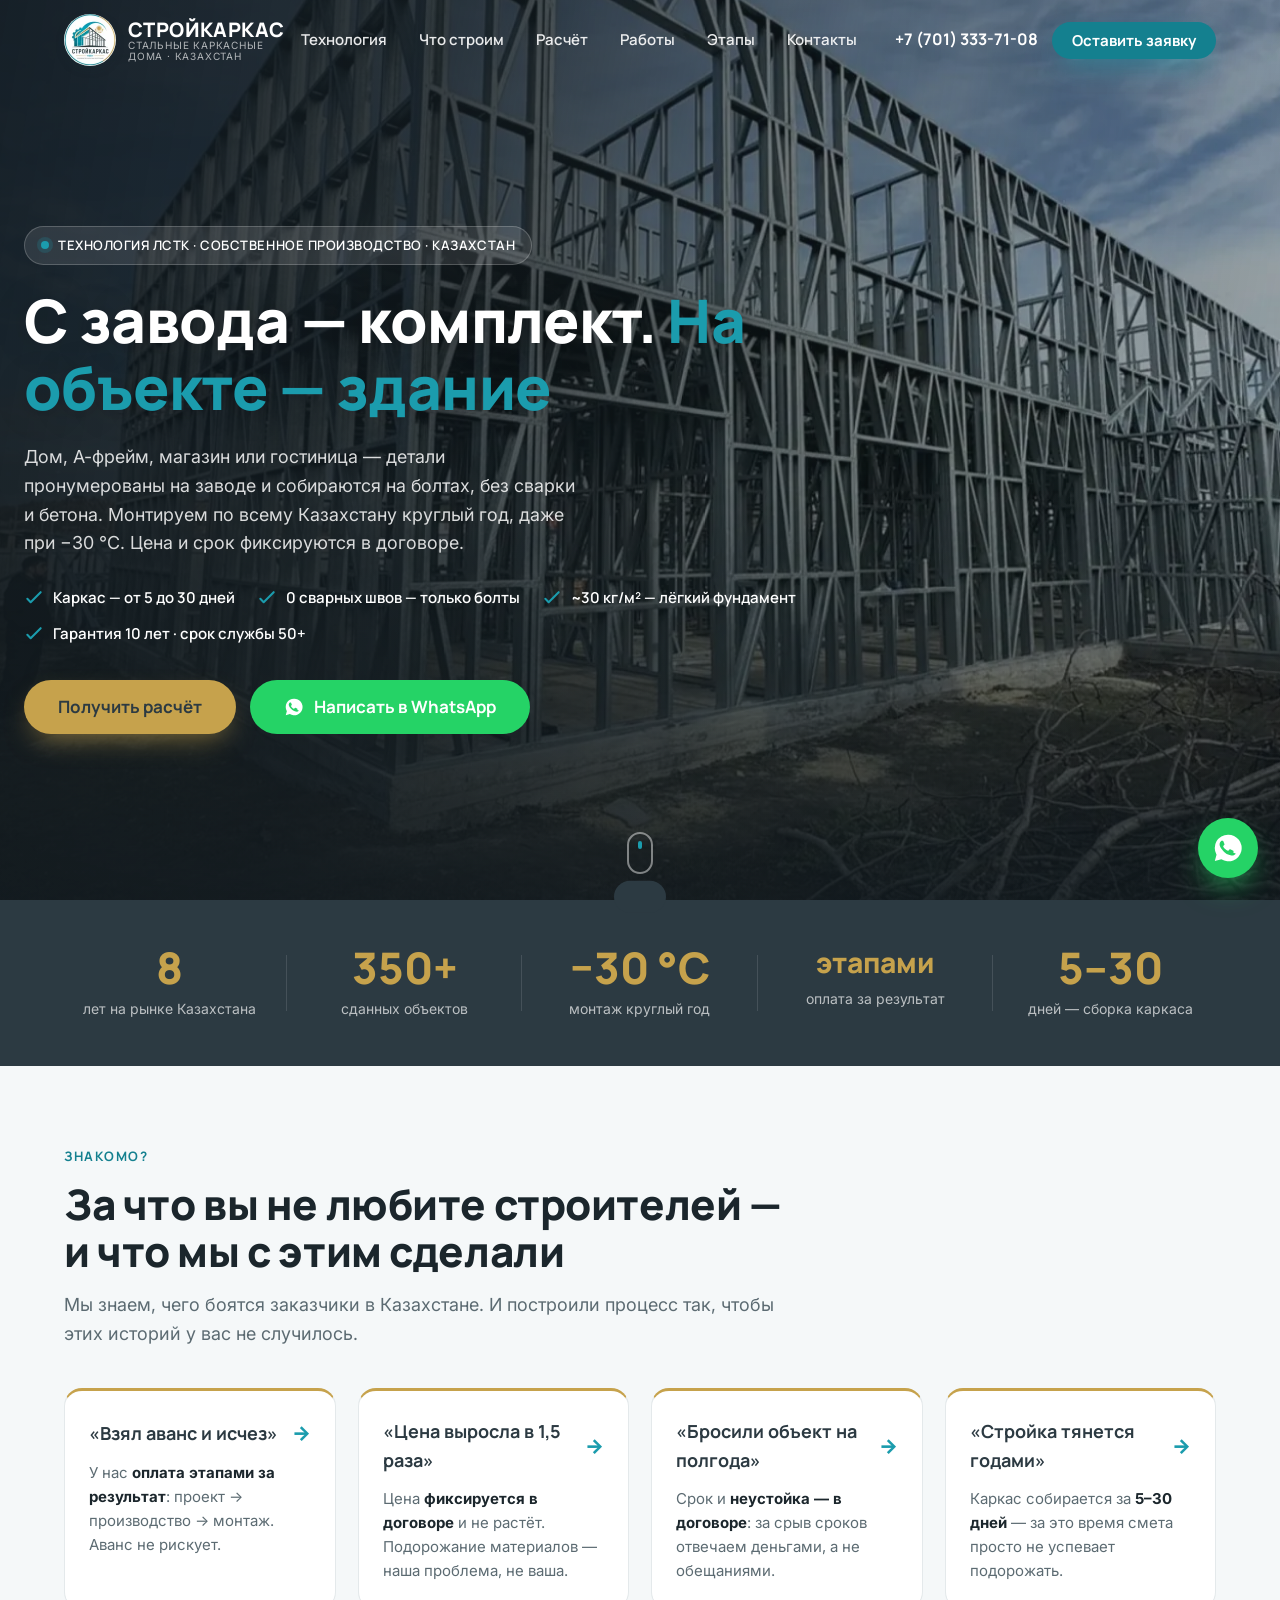
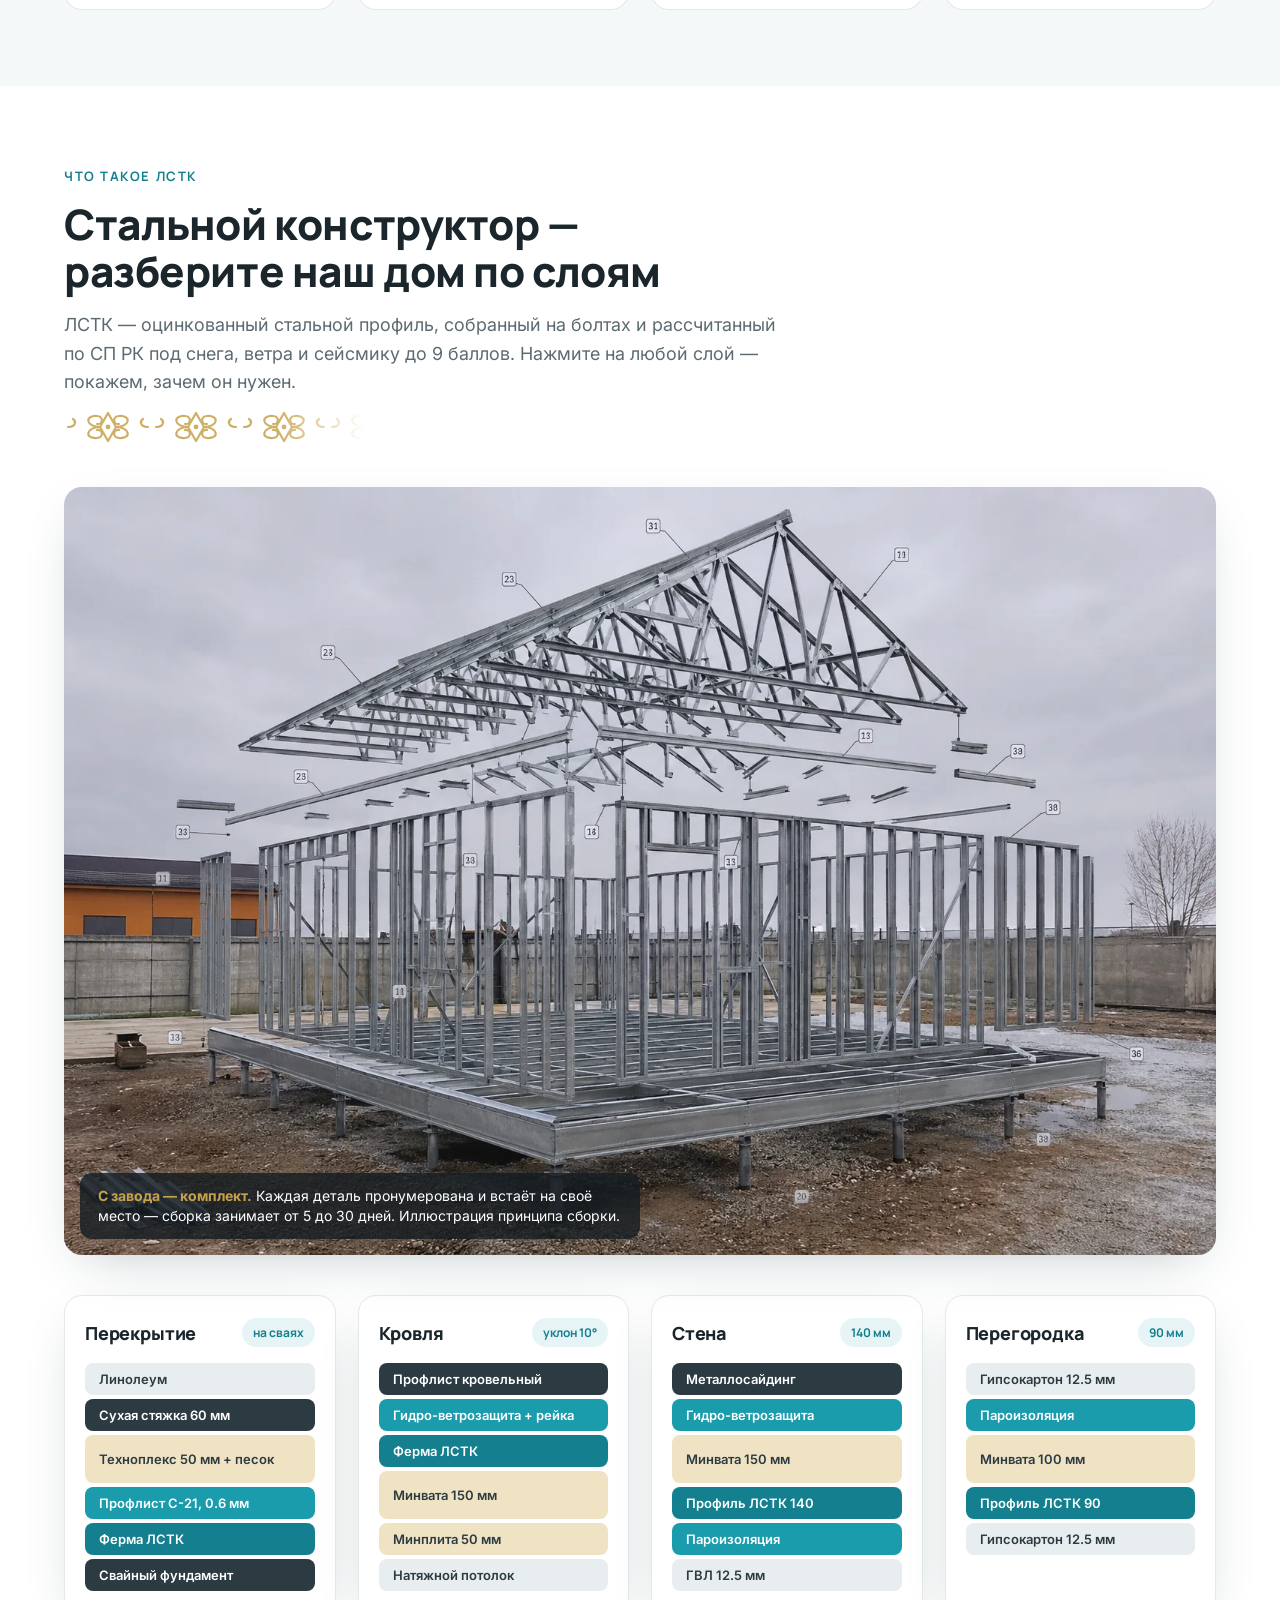
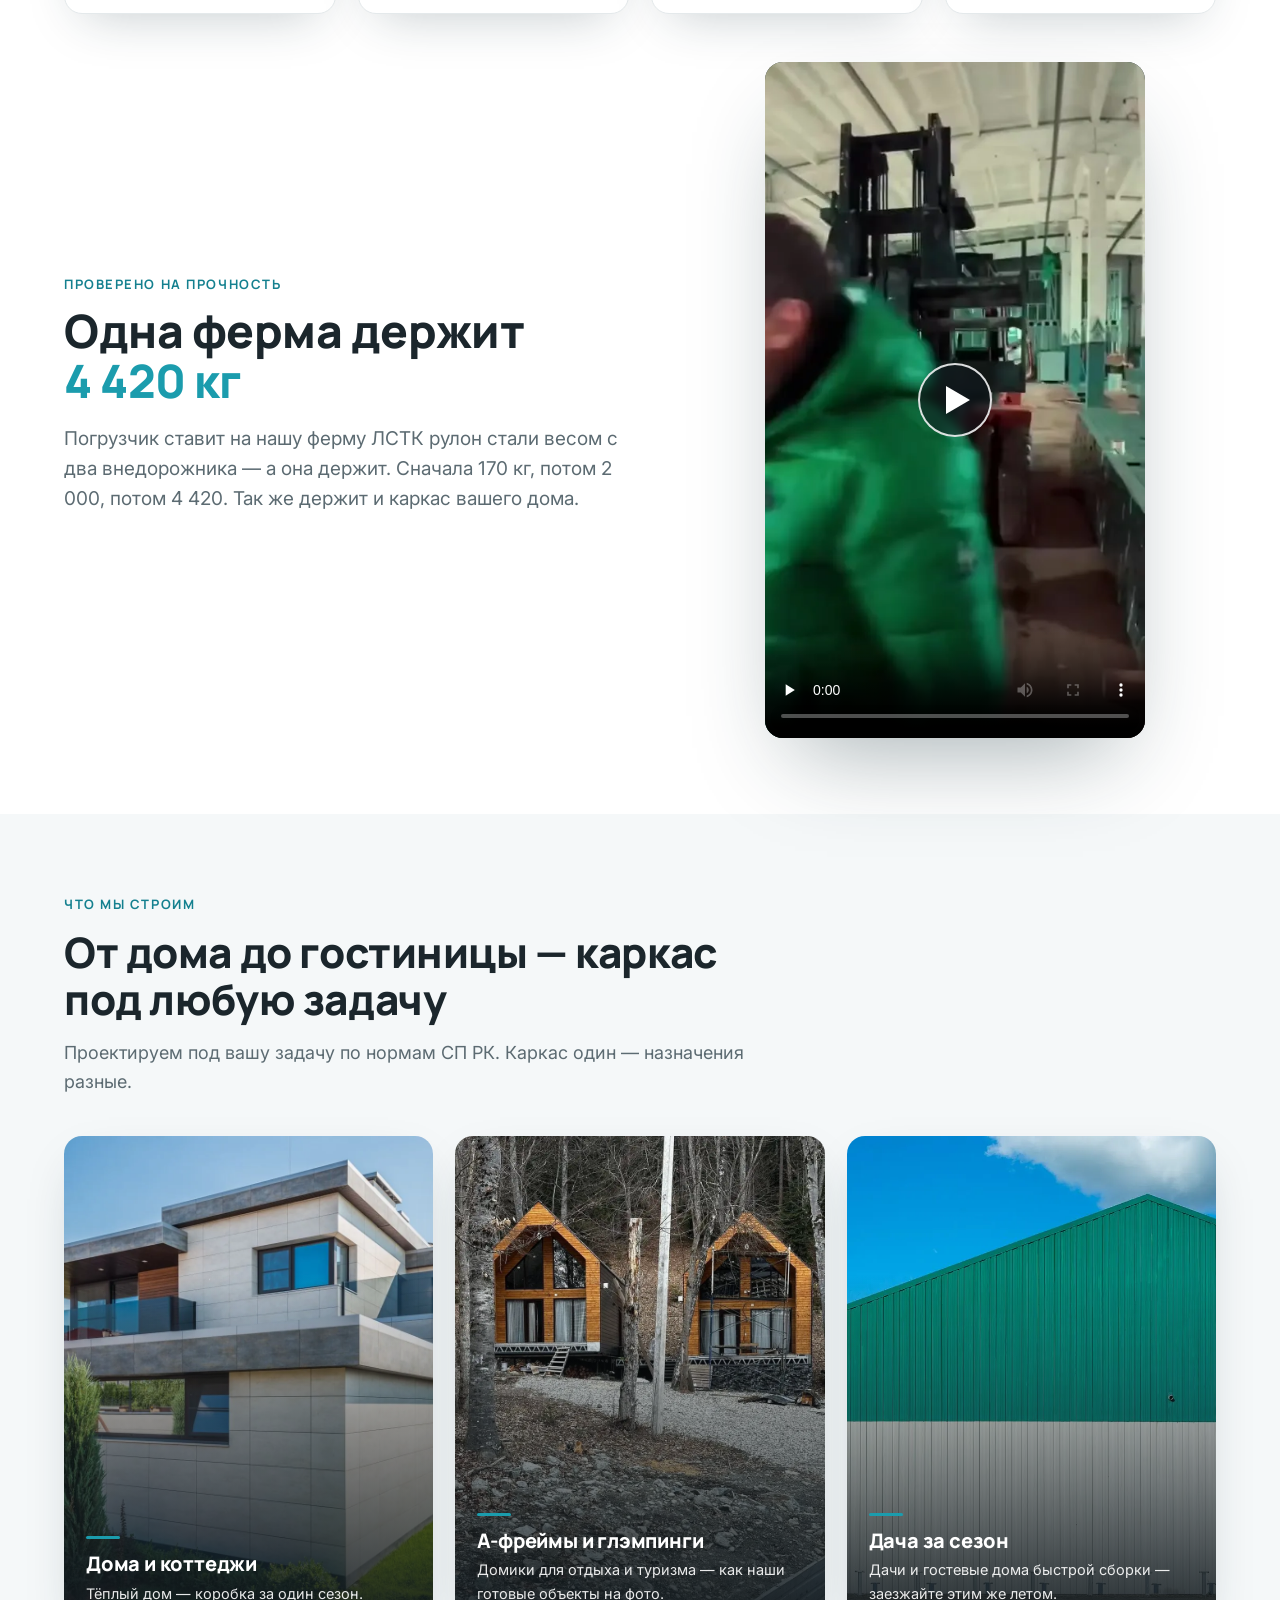
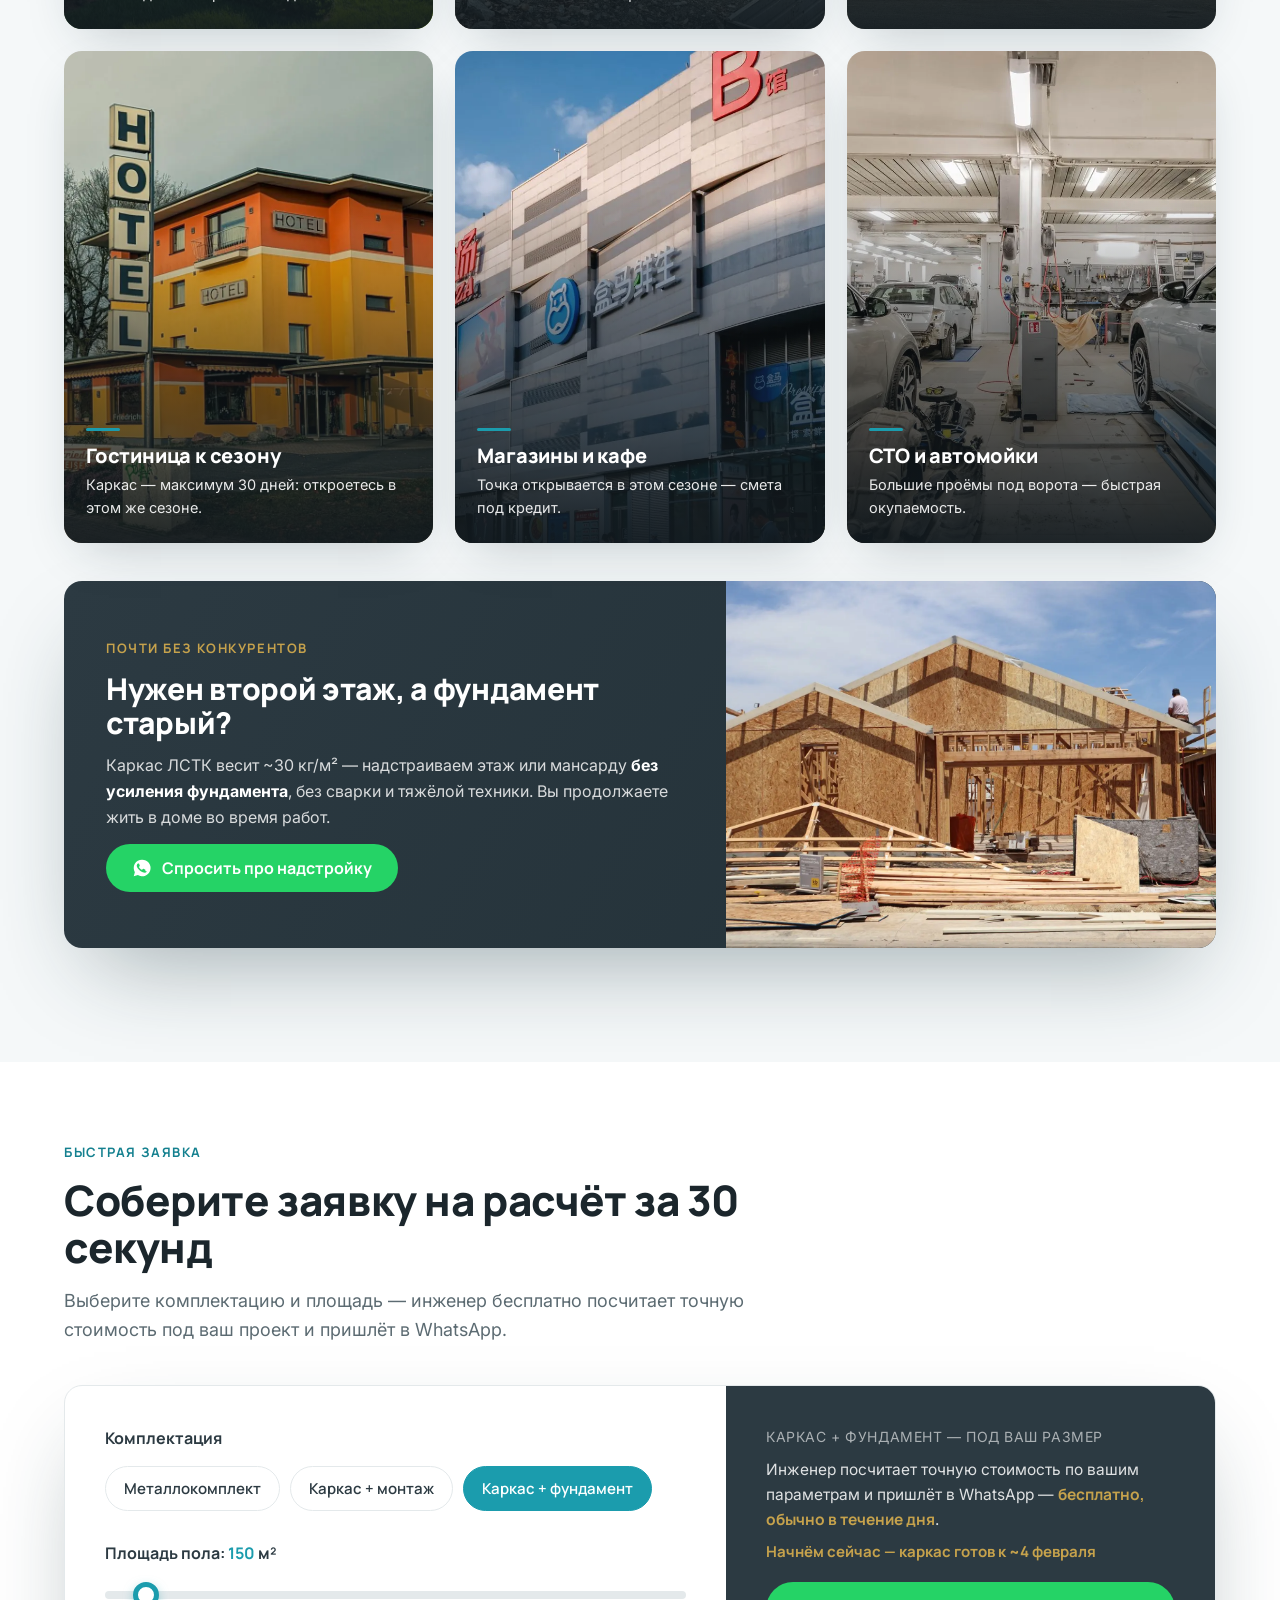
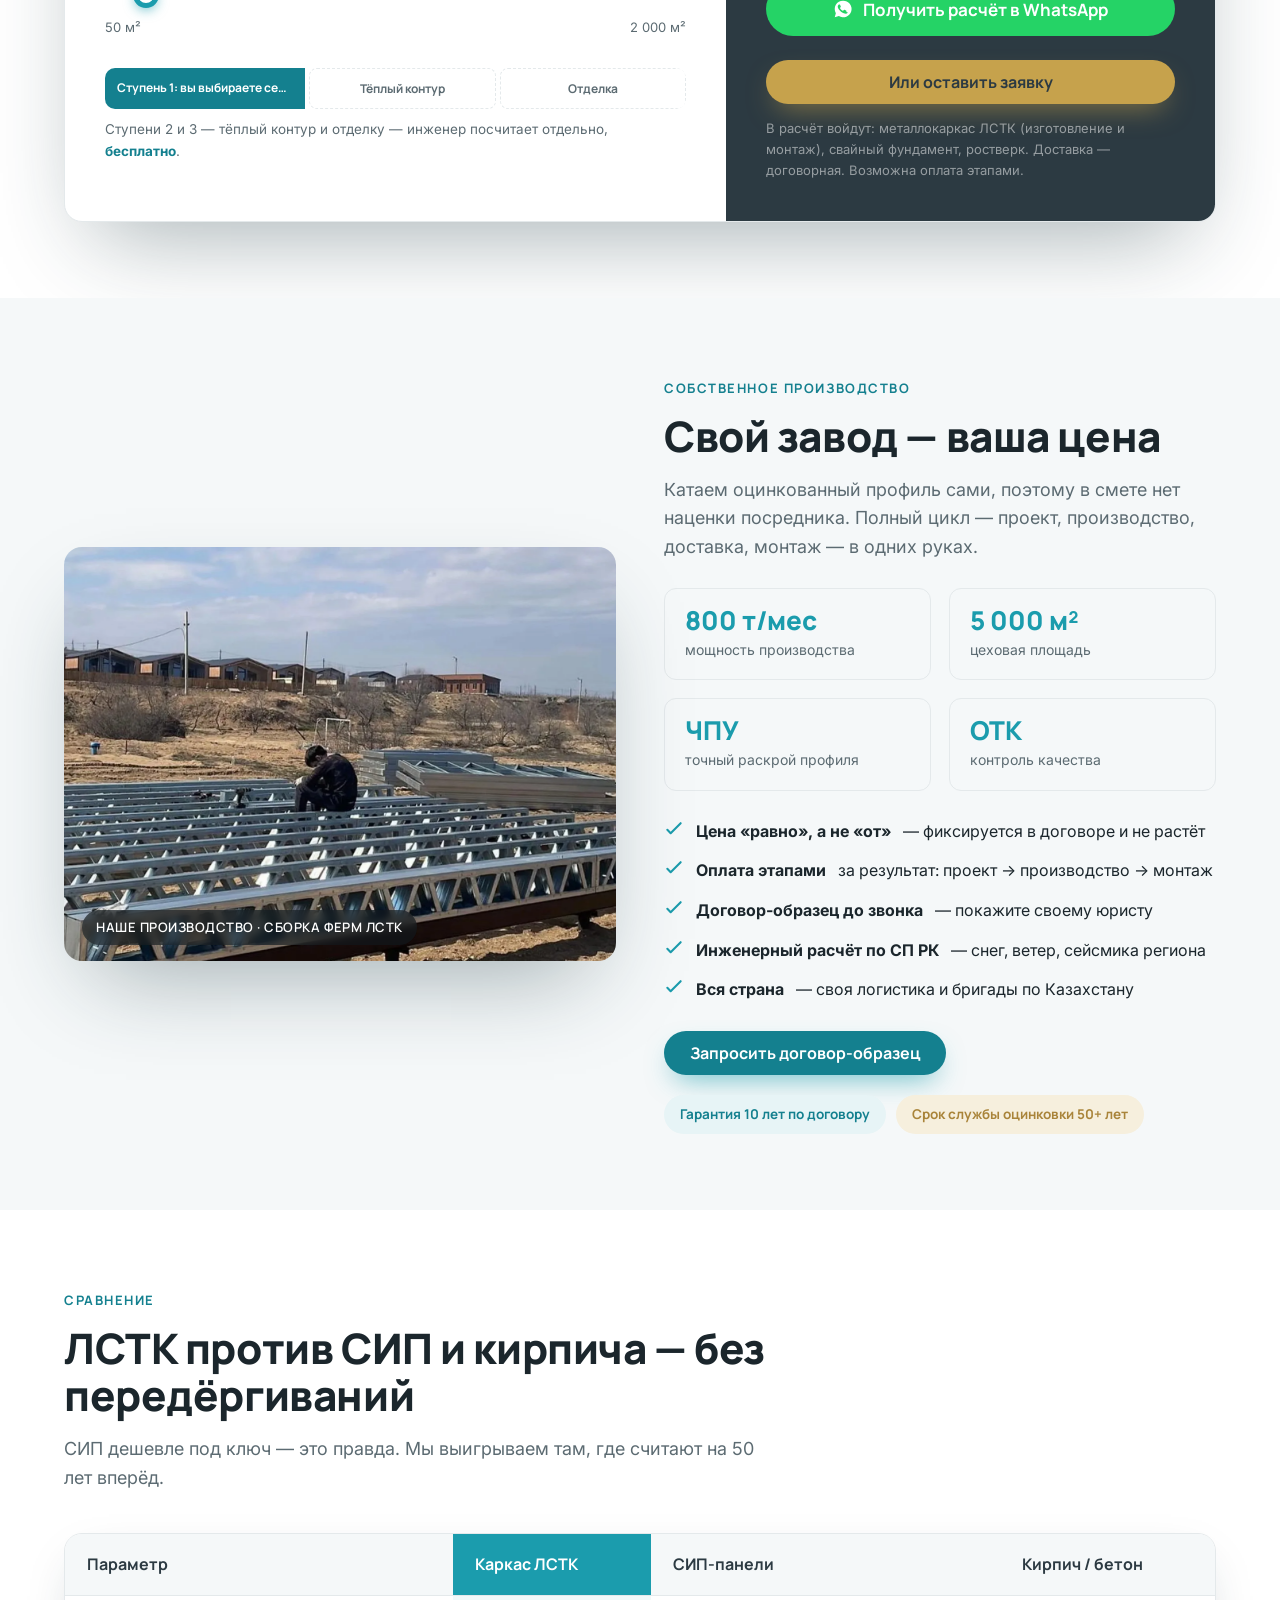
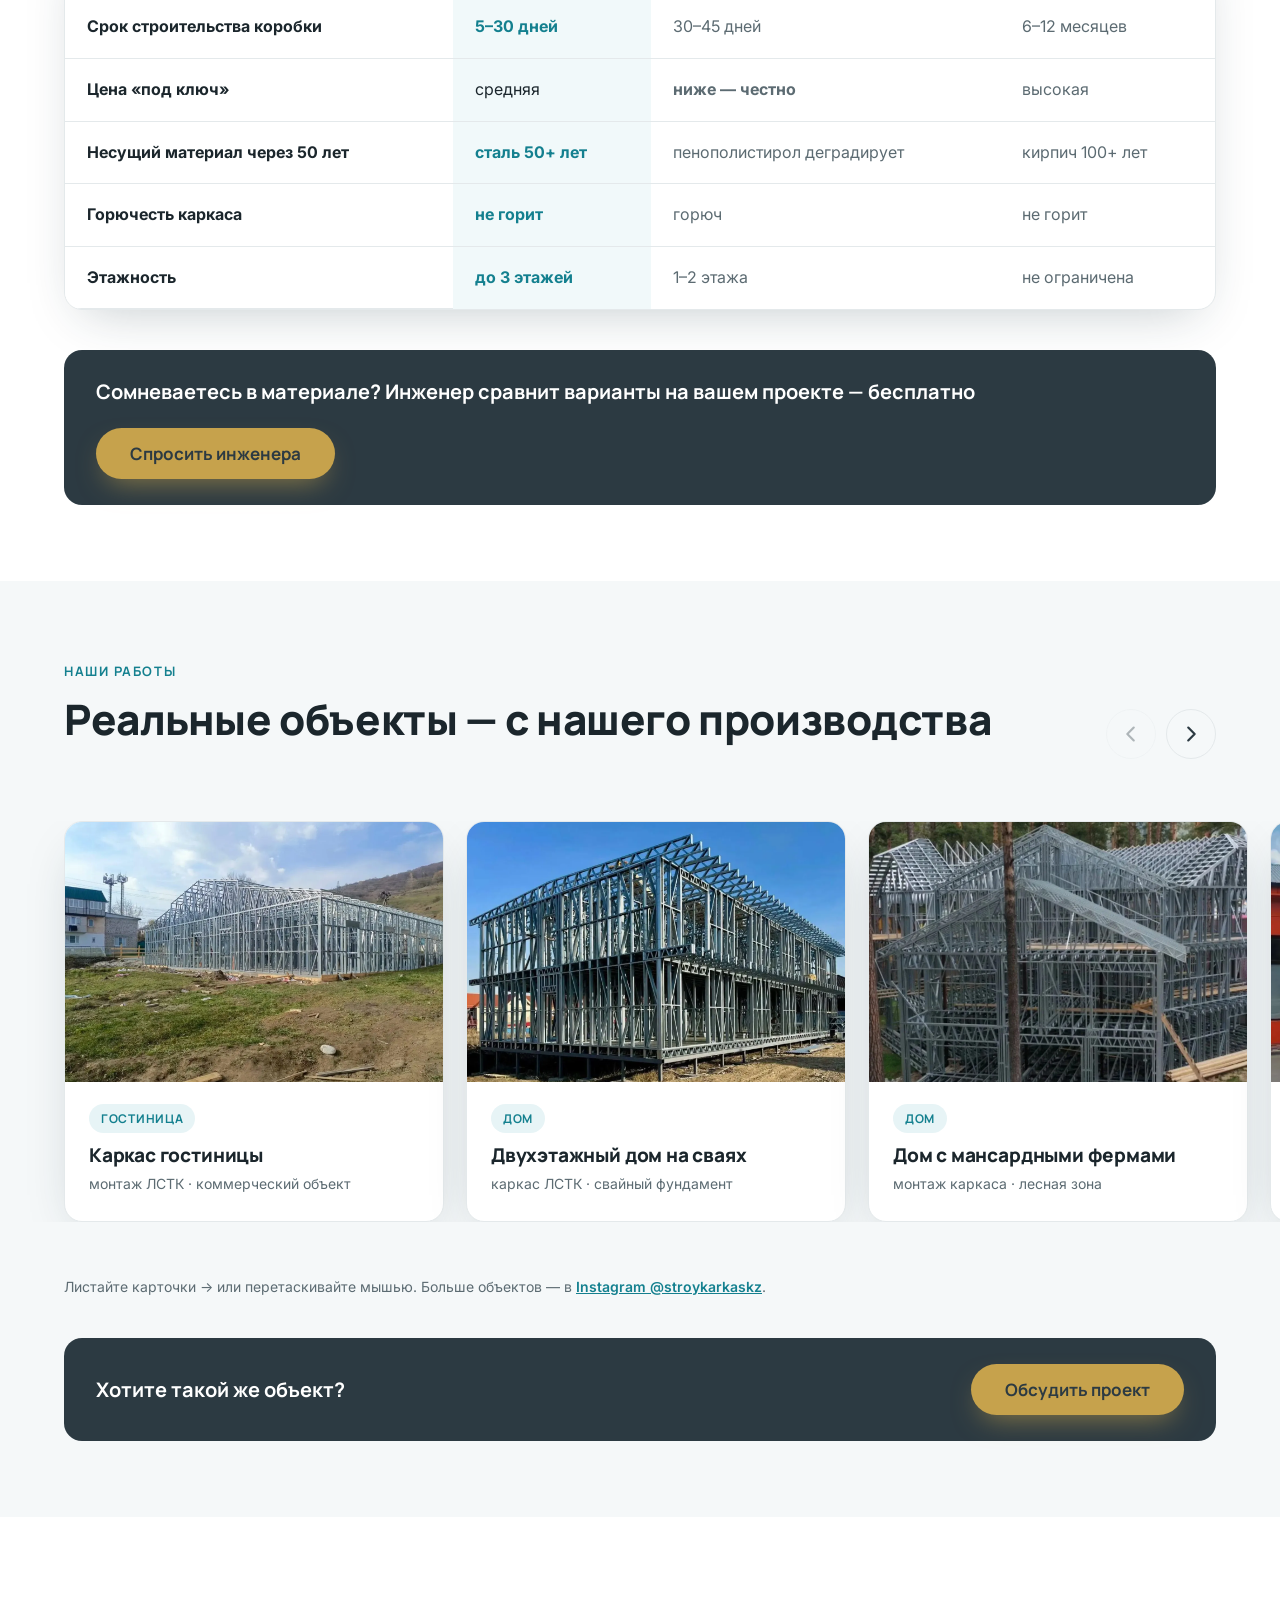
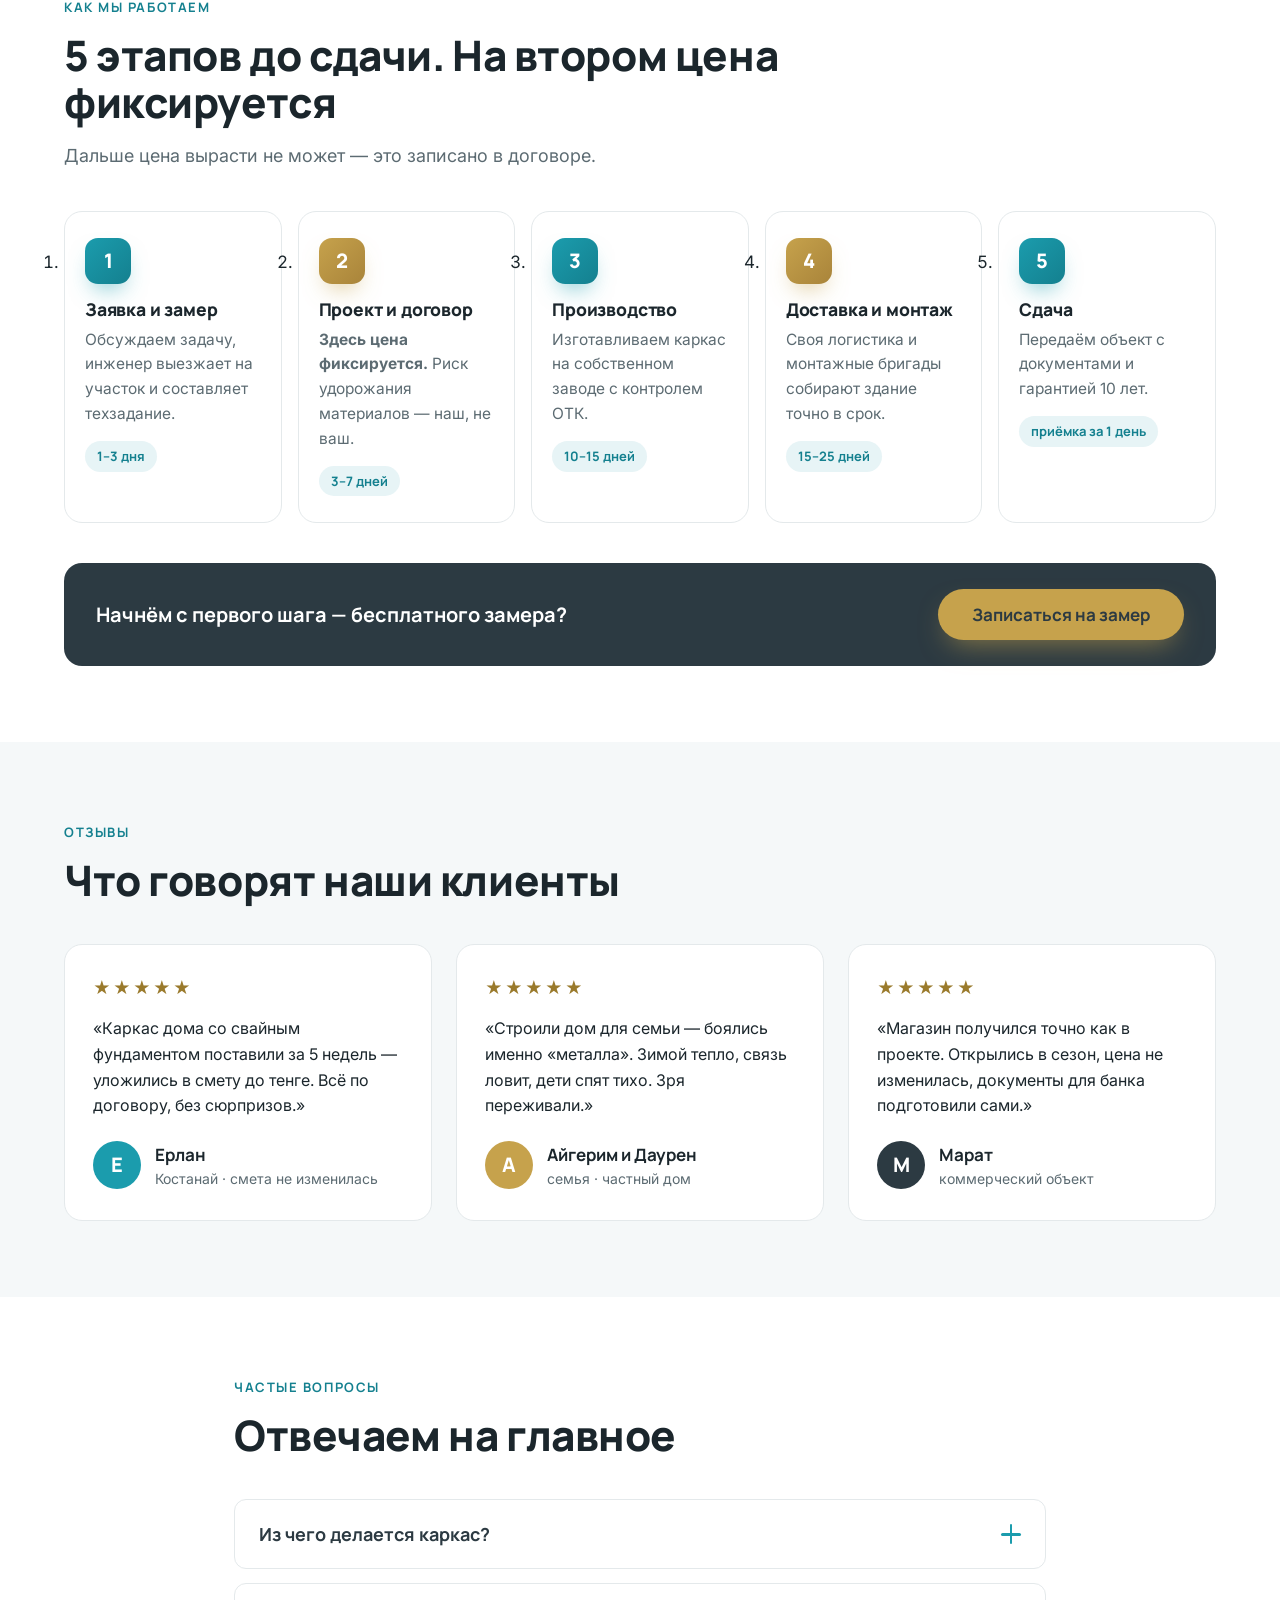
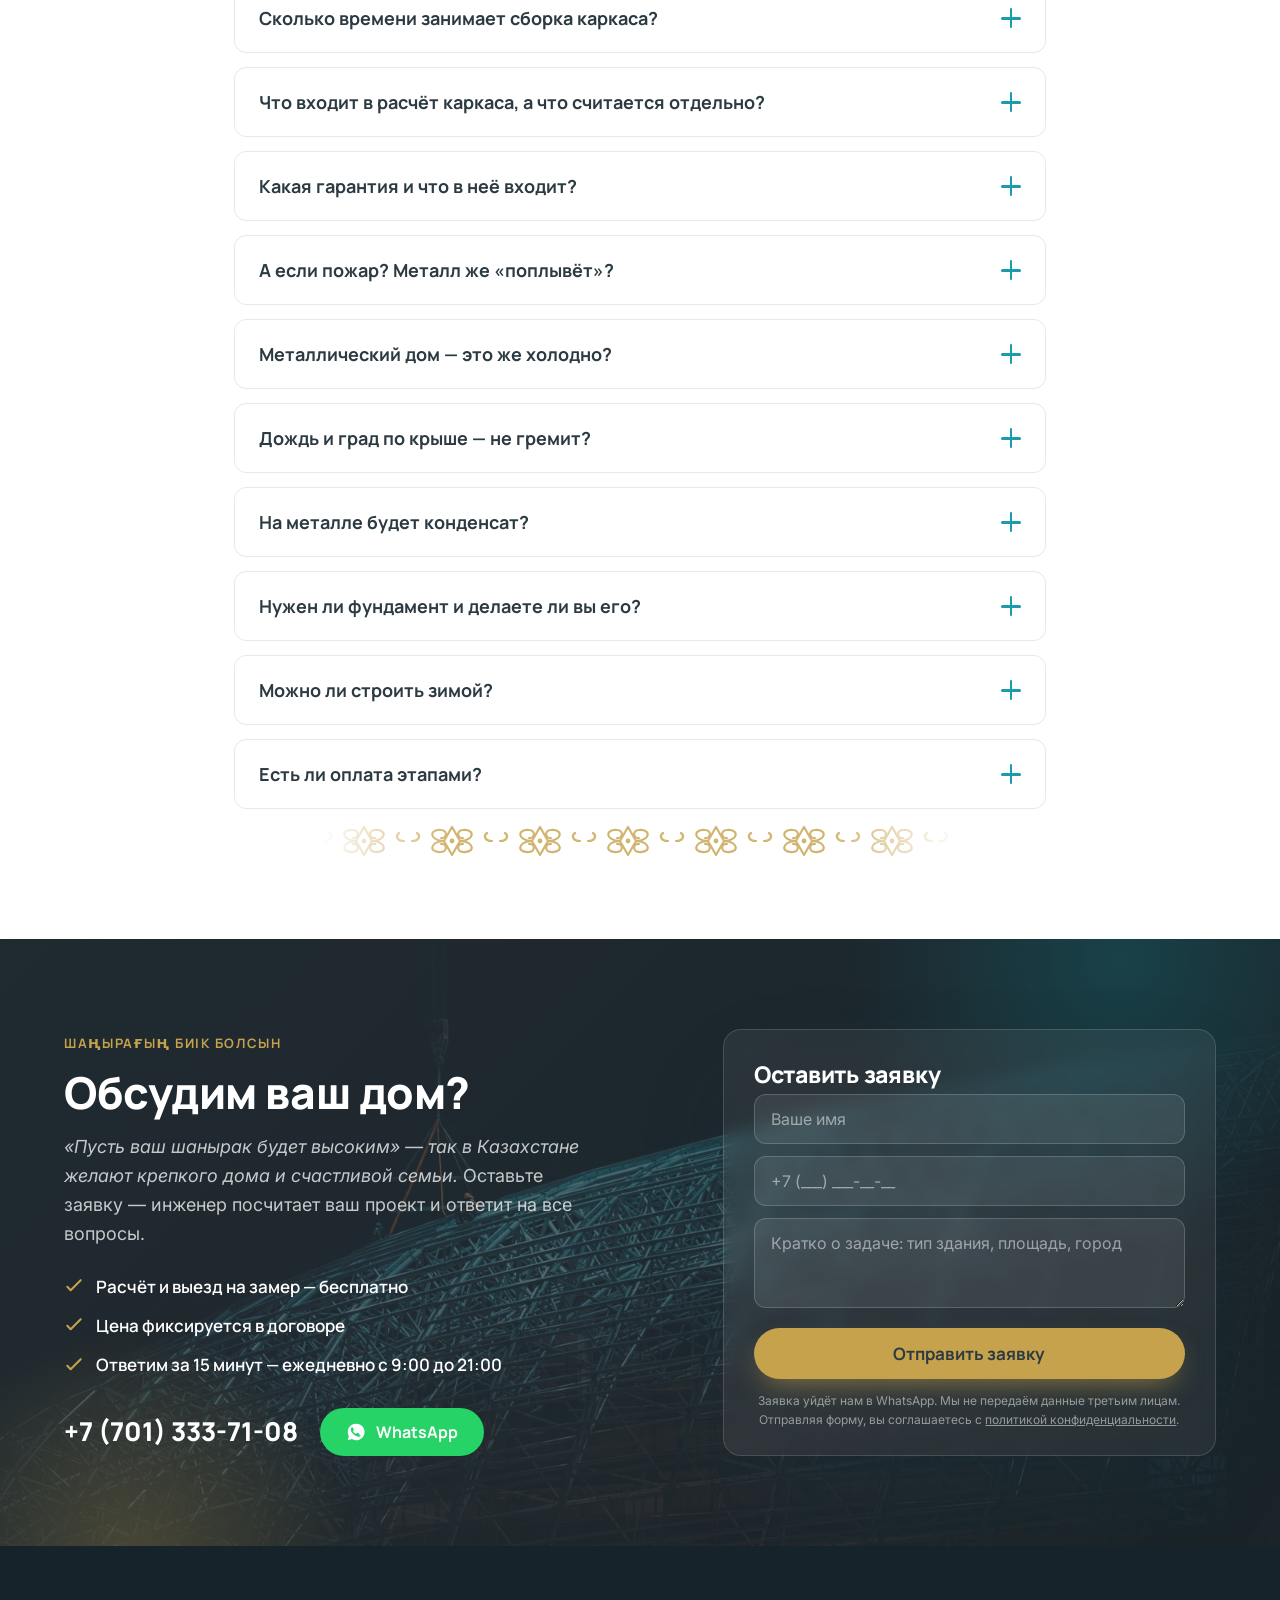
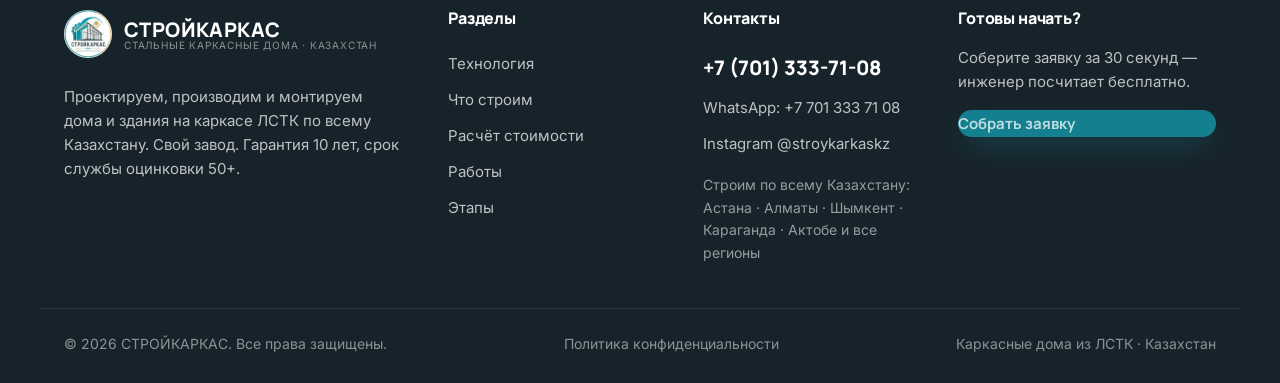
==== commit 0a90084e: "Акцент на срок: чип «Каркас — от 5 до 30 дней» в хиро + золотая плашка «5–30 дней — сборка каркаса» " ====
--- a/index.html
+++ b/index.html
@@ -129,6 +129,7 @@
           <h1 class="hero__title">С завода — комплект. <span class="accent">На объекте — здание</span></h1>
           <p class="hero__lead">Дом, А-фрейм, магазин или гостиница — детали пронумерованы на заводе и собираются на болтах, без сварки и бетона. Монтируем по всему Казахстану круглый год, даже при −30 °C. Цена и срок фиксируются в договоре.</p>
           <ul class="hero__chips">
+            <li><svg class="ic" viewBox="0 0 24 24"><path d="M4 13l4 4L20 5"/></svg>Каркас — от 5 до 30 дней</li>
             <li><svg class="ic" viewBox="0 0 24 24"><path d="M4 13l4 4L20 5"/></svg>0 сварных швов — только болты</li>
             <li><svg class="ic" viewBox="0 0 24 24"><path d="M4 13l4 4L20 5"/></svg>~30 кг/м² — лёгкий фундамент</li>
             <li><svg class="ic" viewBox="0 0 24 24"><path d="M4 13l4 4L20 5"/></svg>Гарантия 10 лет · срок службы 50+</li>
@@ -167,8 +168,8 @@
           <div class="stat__label">оплата за результат</div>
         </div>
         <div class="stat" data-reveal>
-          <div class="stat__num stat__num--word">в договоре</div>
-          <div class="stat__label">цена зафиксирована</div>
+          <div class="stat__num">5–30</div>
+          <div class="stat__label">дней — сборка каркаса</div>
         </div>
       </div>
     </section>
@@ -805,7 +806,7 @@
           <div class="field"><input type="tel" name="phone" placeholder="+7 (___) ___-__-__" inputmode="tel" autocomplete="tel" aria-label="Телефон" required /></div>
           <div class="field"><textarea name="msg" rows="3" placeholder="Кратко о задаче: тип здания, площадь, город" aria-label="Кратко о задаче"></textarea></div>
           <button type="submit" class="btn btn--gold btn--block btn--lg">Отправить заявку</button>
-          <p class="lead-card__note">Заявка уйдёт нам в WhatsApp. Мы не передаём данные третьим лицам.</p>
+          <p class="lead-card__note">Заявка уйдёт нам в WhatsApp. Мы не передаём данные третьим лицам. Отправляя форму, вы соглашаетесь с <a href="policy.html" target="_blank" style="text-decoration:underline">политикой конфиденциальности</a>.</p>
         </form>
       </div>
     </section>
@@ -851,6 +852,7 @@
 
     <div class="container footer__bottom">
       <span>© <span id="year">2026</span> СТРОЙКАРКАС. Все права защищены.</span>
+      <a href="policy.html">Политика конфиденциальности</a>
       <span class="footer__made">Каркасные дома из ЛСТК · Казахстан</span>
     </div>
   </footer>
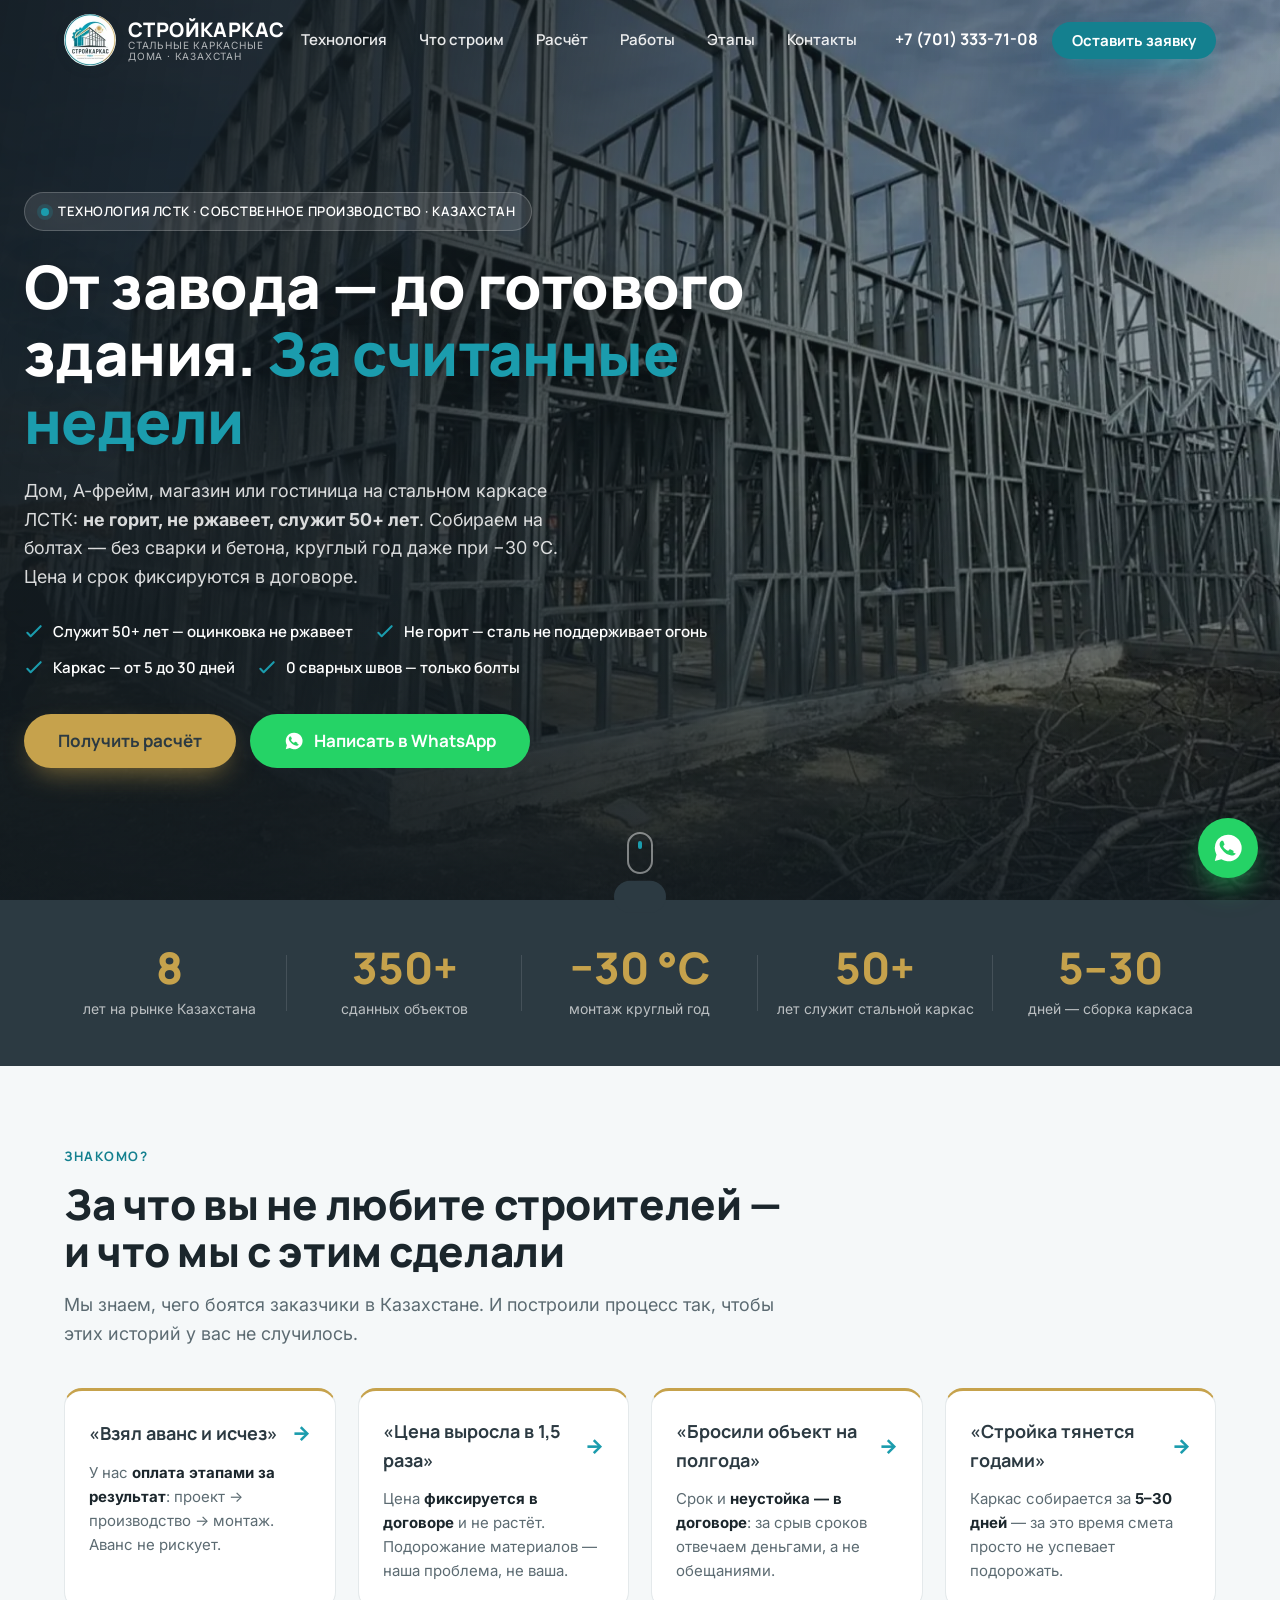
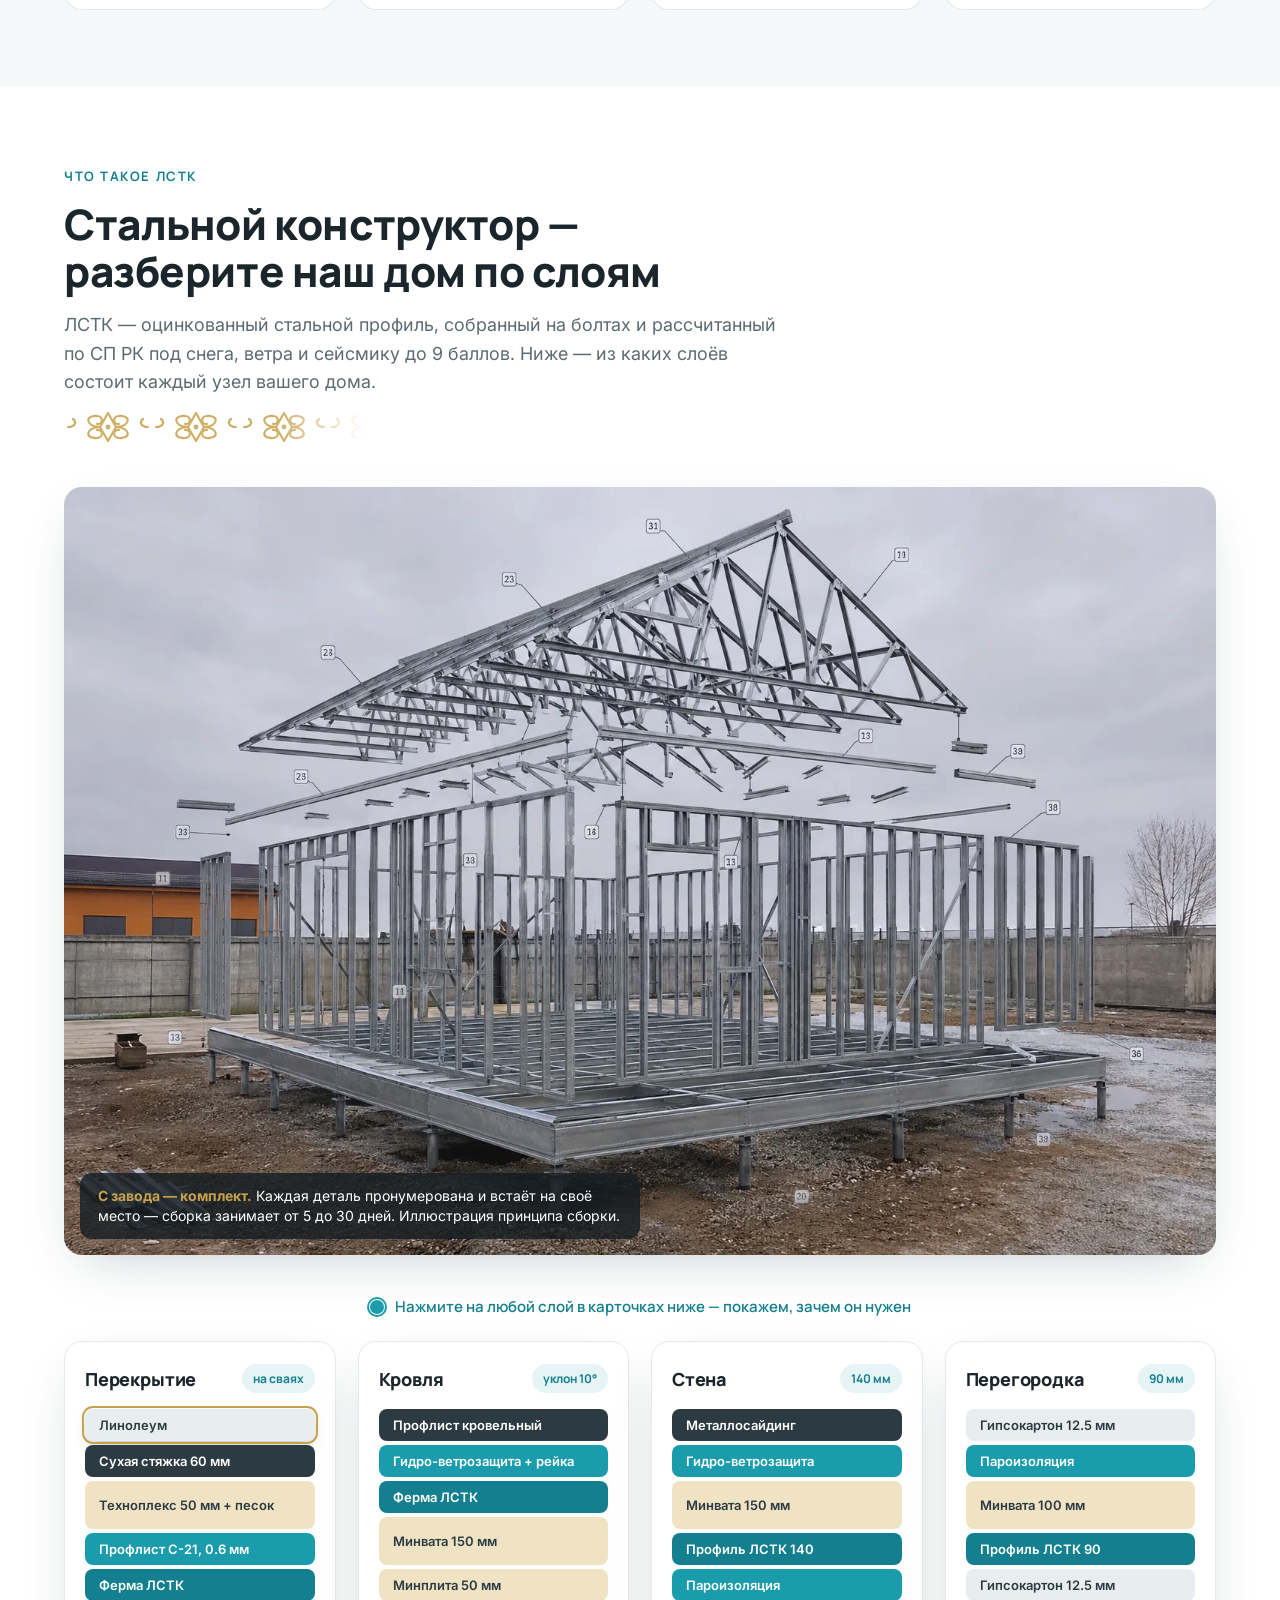
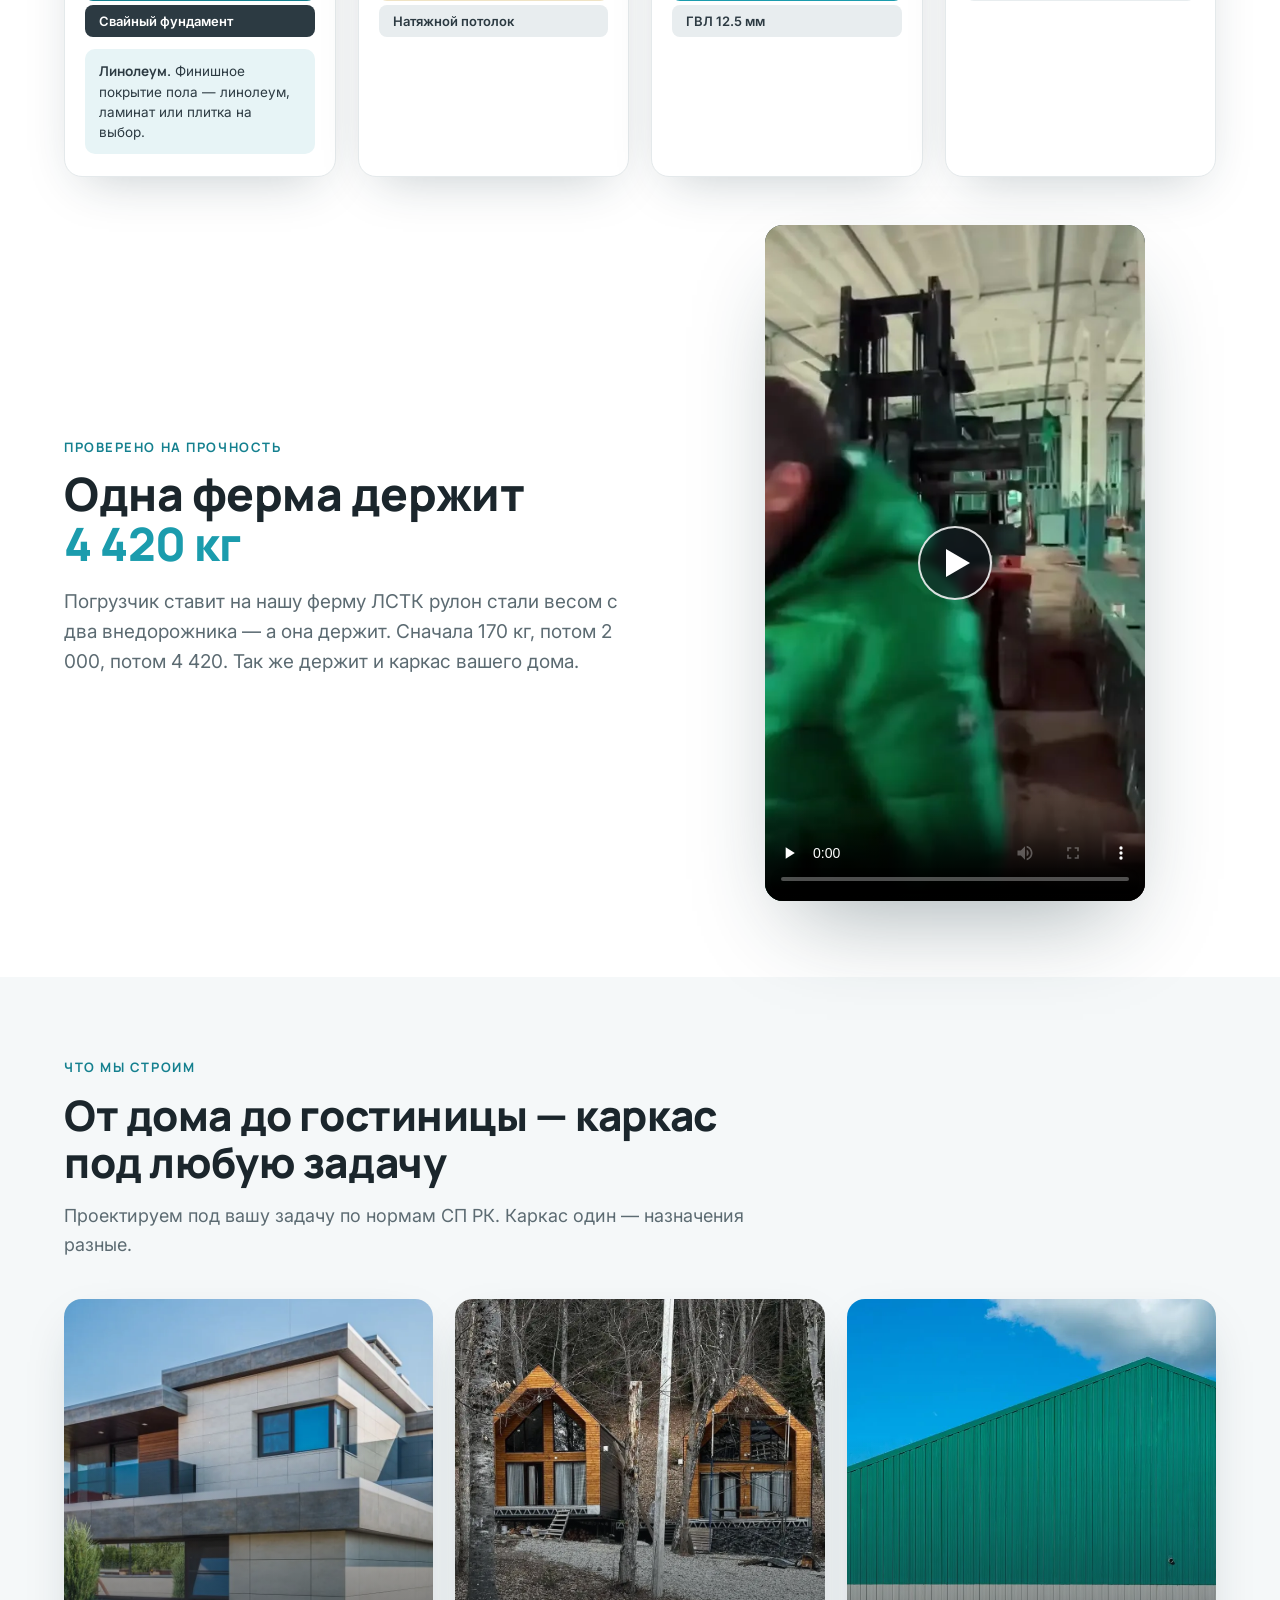
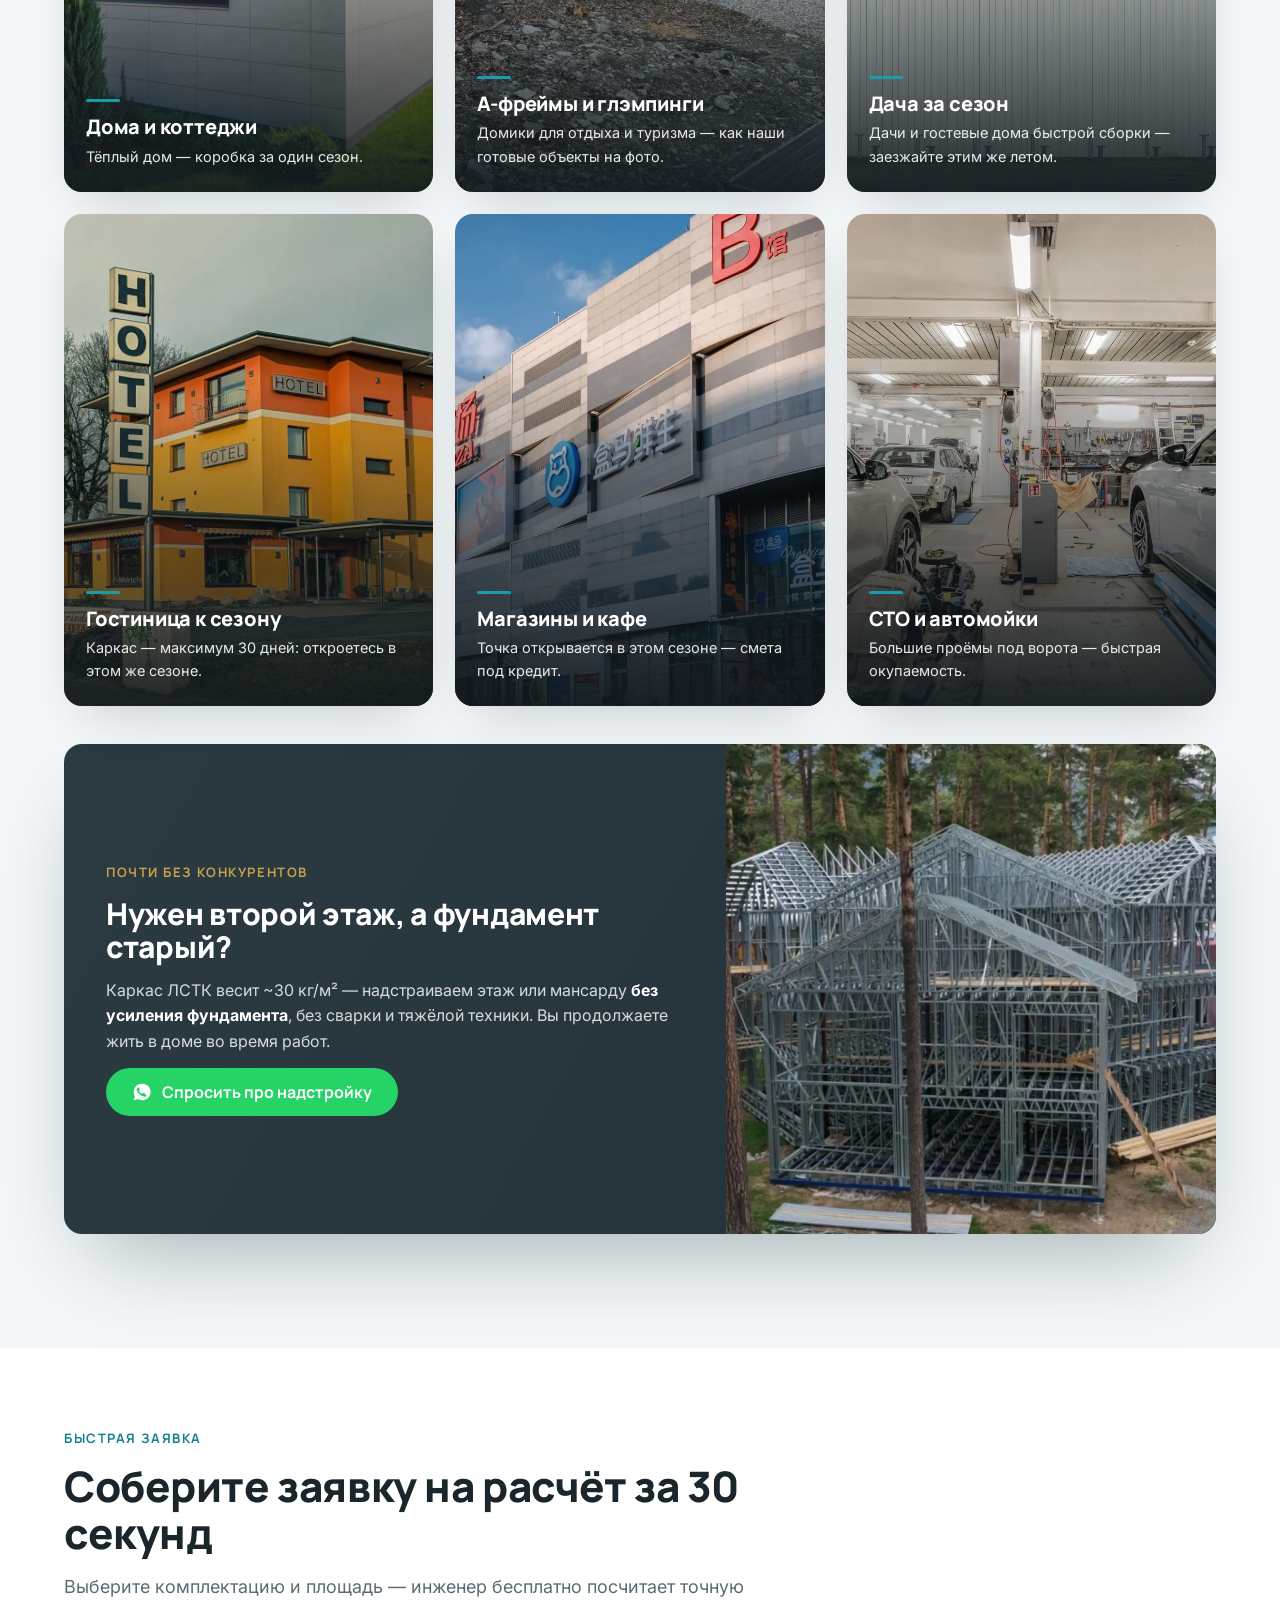
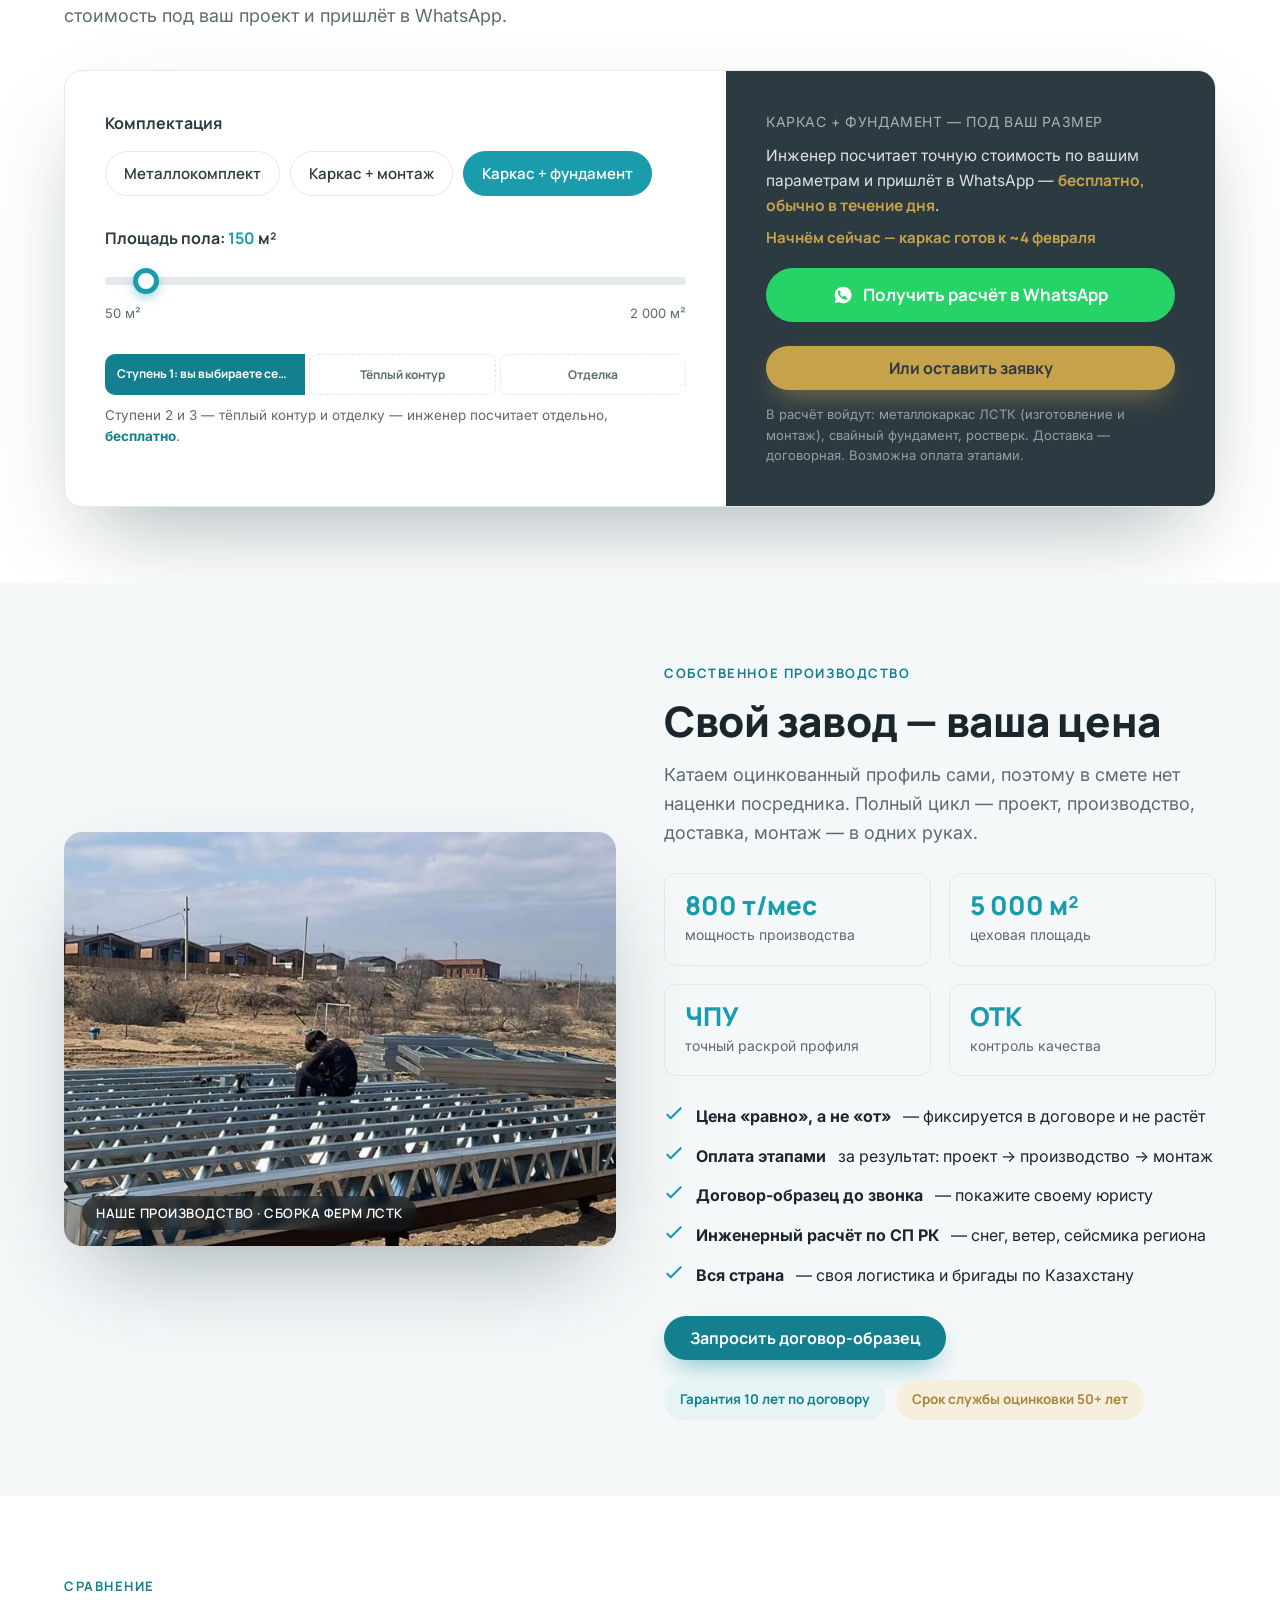
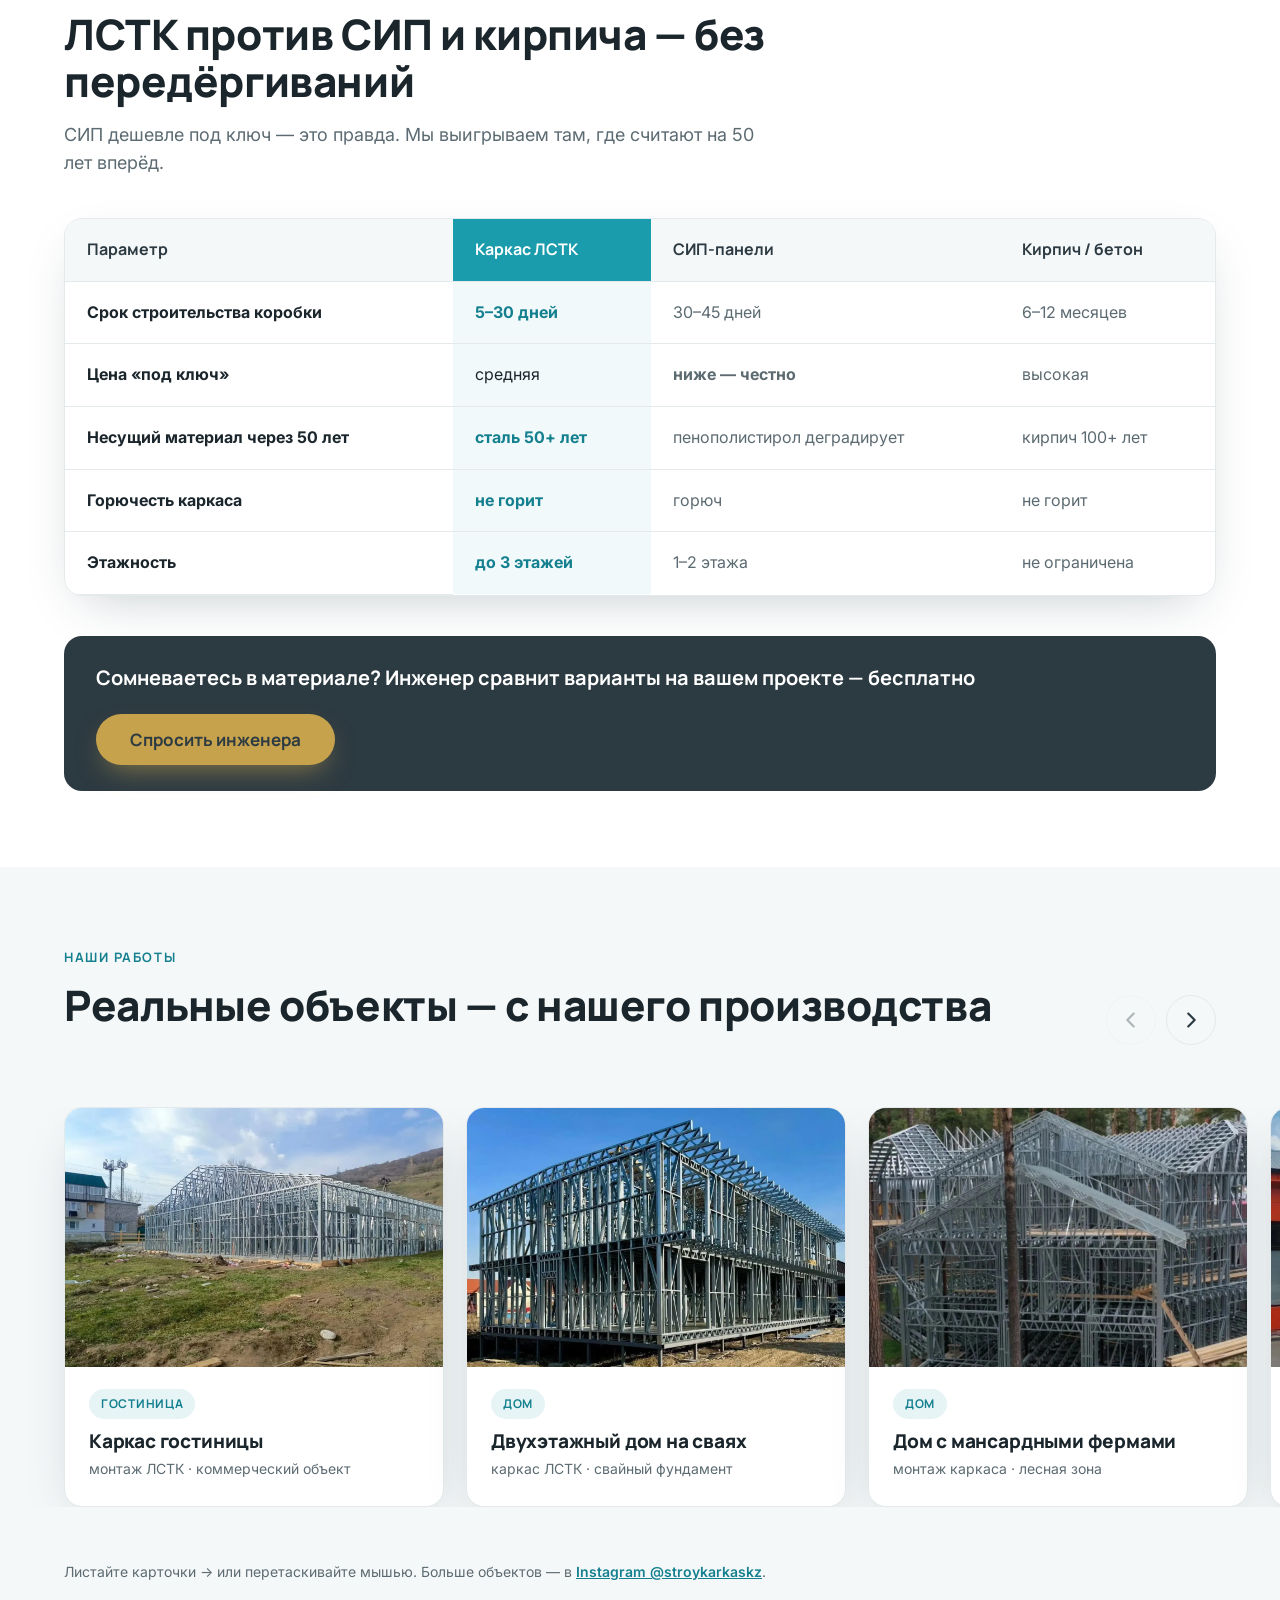
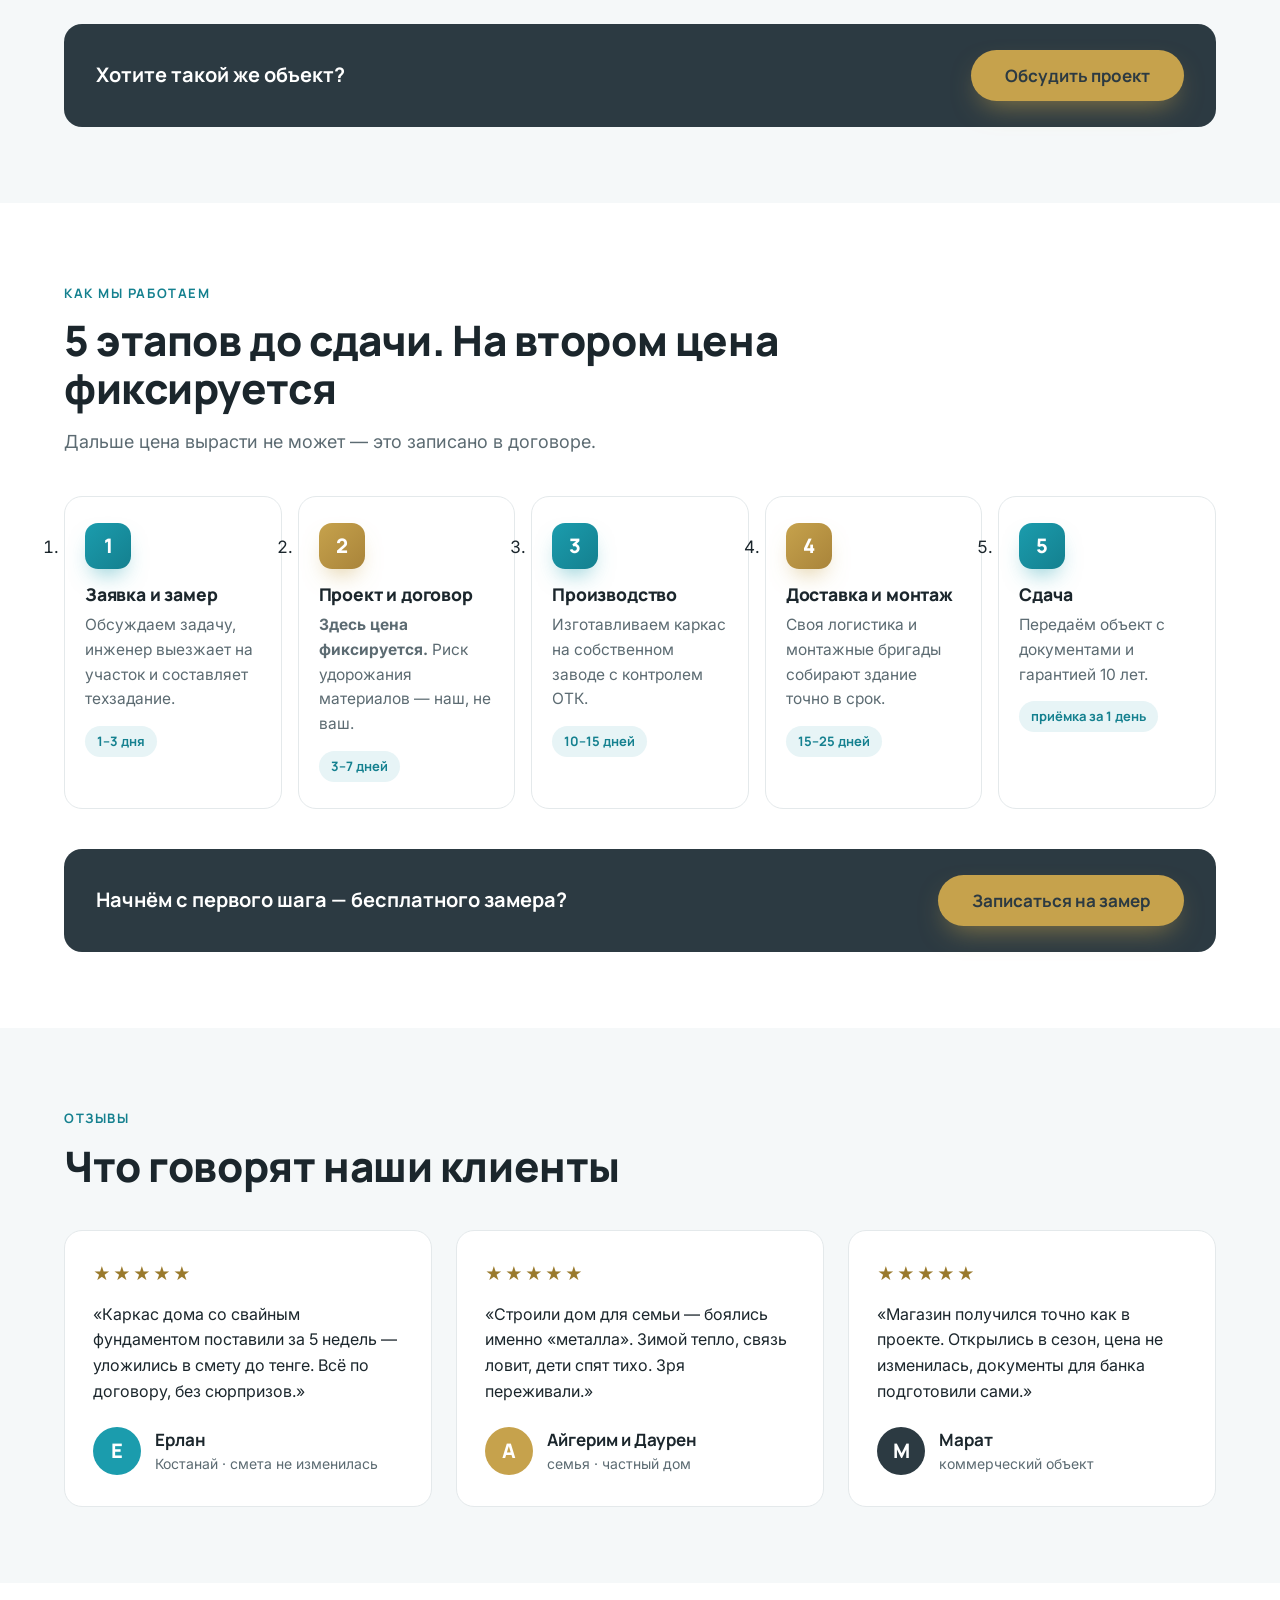
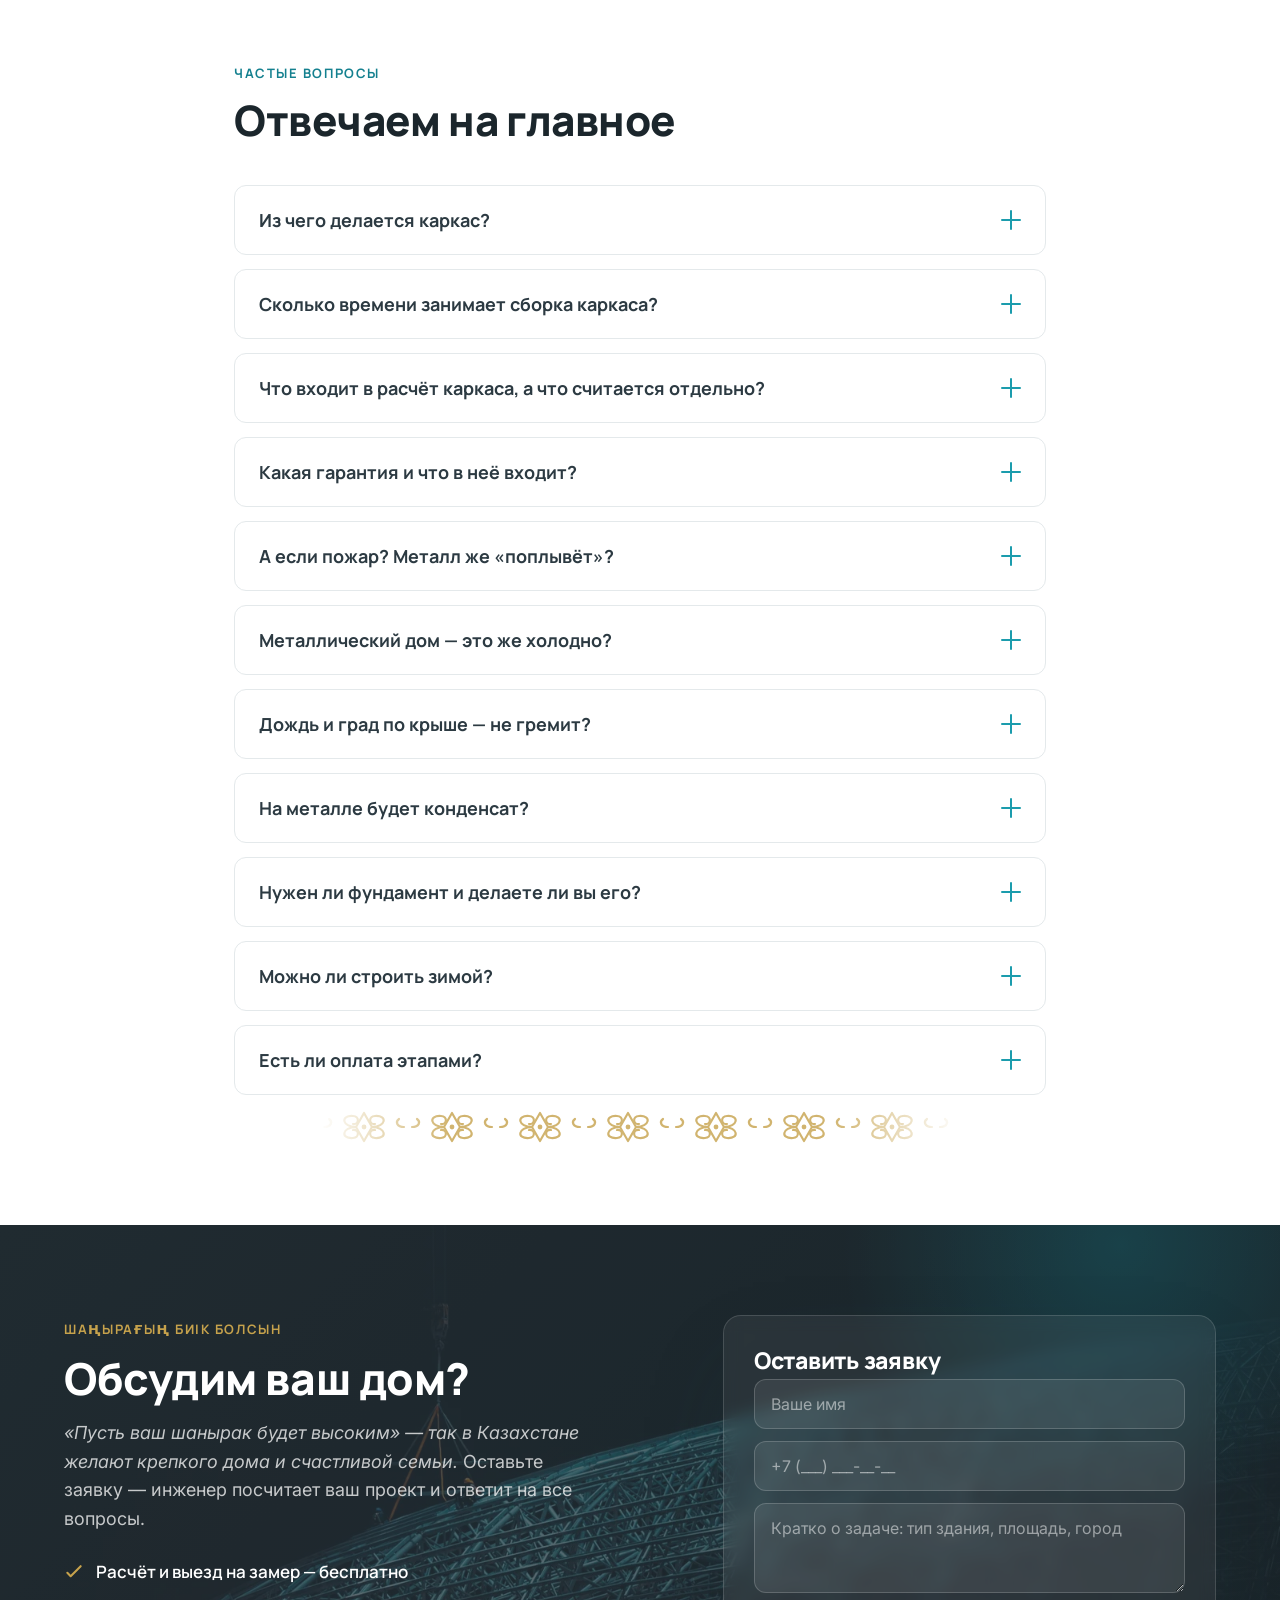
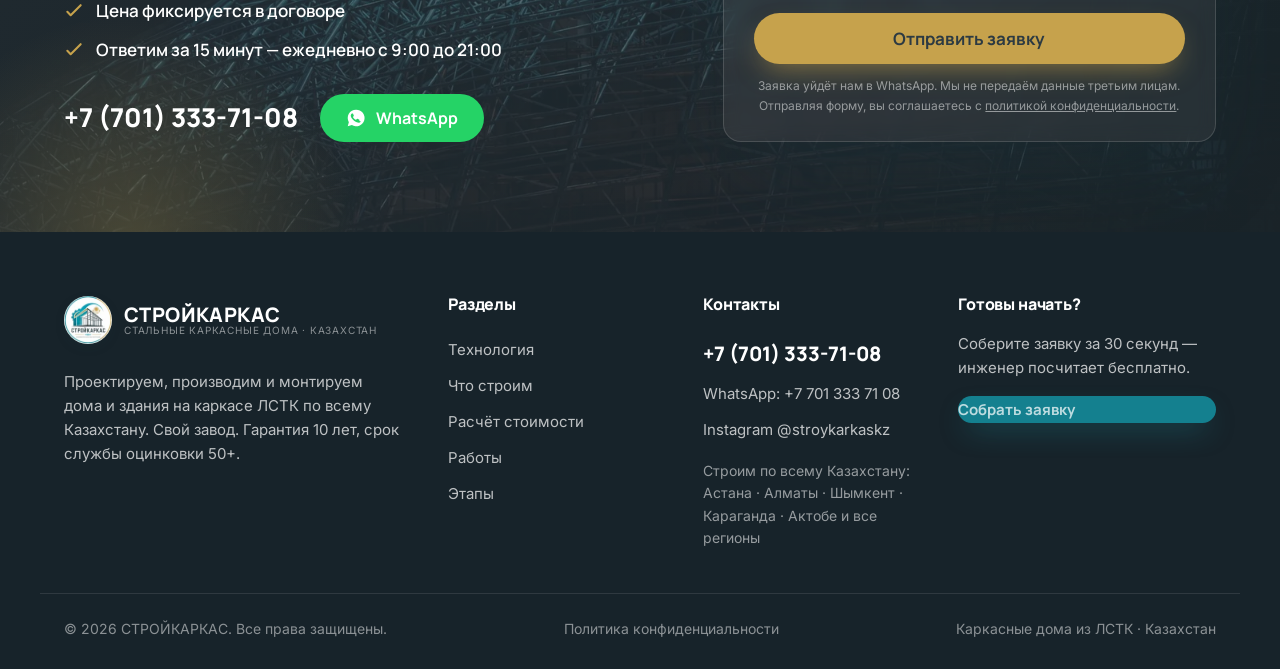
==== commit 33bb7fd5: "Хиро-заголовок на «От завода — до готового здания. За считанные недели» + упор на 50+ лет и огнестой" ====
--- a/index.html
+++ b/index.html
@@ -5,16 +5,16 @@
   <meta name="viewport" content="width=device-width, initial-scale=1.0" />
   <script>document.documentElement.classList.replace('no-js','js');</script>
   <title>Каркасные дома и здания из ЛСТК в Казахстане | СТРОЙКАРКАС</title>
-  <meta name="description" content="СТРОЙКАРКАС — с завода комплект, на объекте здание. Стальные каркасы домов, гостиниц и магазинов по всему Казахстану. Без сварки и бетона, монтаж даже при −30 °C. Гарантия 10 лет." />
+  <meta name="description" content="СТРОЙКАРКАС — стальные каркасы домов, гостиниц и магазинов по всему Казахстану. От завода до готового здания за считанные недели. Каркас не горит и служит 50+ лет. Без сварки и бетона, монтаж даже при −30 °C." />
   <meta name="theme-color" content="#1B9CAD" />
 
   <meta property="og:type" content="website" />
-  <meta property="og:title" content="СТРОЙКАРКАС — с завода комплект, на объекте здание" />
-  <meta property="og:description" content="Стальные каркасы домов, гостиниц и магазинов на ЛСТК. Без сварки и бетона. Цена фиксируется в договоре. Гарантия 10 лет." />
-  <meta property="og:url" content="https://werstrax.github.io/stroykarkaskz/" />
-  <meta property="og:image" content="https://werstrax.github.io/stroykarkaskz/assets/img/real-bigframe.jpg" />
+  <meta property="og:title" content="СТРОЙКАРКАС — от завода до готового здания за считанные недели" />
+  <meta property="og:description" content="Стальные каркасы домов, гостиниц и магазинов на ЛСТК. Не горит, служит 50+ лет. Без сварки и бетона. Цена фиксируется в договоре." />
+  <meta property="og:url" content="https://stroykarkas.kz/" />
+  <meta property="og:image" content="https://stroykarkas.kz/assets/img/real-bigframe.jpg" />
   <meta property="og:locale" content="ru_KZ" />
-  <link rel="canonical" href="https://werstrax.github.io/stroykarkaskz/" />
+  <link rel="canonical" href="https://stroykarkas.kz/" />
 
   <link rel="icon" href="data:image/svg+xml,%3Csvg xmlns='http://www.w3.org/2000/svg' viewBox='0 0 32 32'%3E%3Crect width='32' height='32' rx='7' fill='%231B9CAD'/%3E%3Cpath d='M6 22 L16 8 L26 22 Z' fill='none' stroke='%23fff' stroke-width='2.2' stroke-linejoin='round'/%3E%3Cpath d='M6 22 H26' stroke='%23C6A24C' stroke-width='2.2' stroke-linecap='round'/%3E%3C/svg%3E" />
 
@@ -22,7 +22,7 @@
   <link rel="preconnect" href="https://fonts.gstatic.com" crossorigin />
   <link href="https://fonts.googleapis.com/css2?family=Manrope:wght@500;600;700;800&family=Inter:wght@400;500;600&display=swap" rel="stylesheet" />
 
-  <link rel="stylesheet" href="css/styles.css?v=28" />
+  <link rel="stylesheet" href="css/styles.css?v=29" />
 
   <script type="application/ld+json">
   {
@@ -126,13 +126,13 @@
       <div class="container hero__inner hero__inner--solo">
         <div class="hero__content" data-reveal>
           <span class="eyebrow eyebrow--hero"><span class="eyebrow__dot"></span>Технология ЛСТК · собственное производство · Казахстан</span>
-          <h1 class="hero__title">С завода — комплект. <span class="accent">На объекте — здание</span></h1>
-          <p class="hero__lead">Дом, А-фрейм, магазин или гостиница — детали пронумерованы на заводе и собираются на болтах, без сварки и бетона. Монтируем по всему Казахстану круглый год, даже при −30 °C. Цена и срок фиксируются в договоре.</p>
+          <h1 class="hero__title">От завода — до готового здания. <span class="accent">За считанные недели</span></h1>
+          <p class="hero__lead">Дом, А-фрейм, магазин или гостиница на стальном каркасе ЛСТК: <b>не горит, не ржавеет, служит 50+ лет</b>. Собираем на болтах — без сварки и бетона, круглый год даже при −30 °C. Цена и срок фиксируются в договоре.</p>
           <ul class="hero__chips">
+            <li><svg class="ic" viewBox="0 0 24 24"><path d="M4 13l4 4L20 5"/></svg>Служит 50+ лет — оцинковка не ржавеет</li>
+            <li><svg class="ic" viewBox="0 0 24 24"><path d="M4 13l4 4L20 5"/></svg>Не горит — сталь не поддерживает огонь</li>
             <li><svg class="ic" viewBox="0 0 24 24"><path d="M4 13l4 4L20 5"/></svg>Каркас — от 5 до 30 дней</li>
             <li><svg class="ic" viewBox="0 0 24 24"><path d="M4 13l4 4L20 5"/></svg>0 сварных швов — только болты</li>
-            <li><svg class="ic" viewBox="0 0 24 24"><path d="M4 13l4 4L20 5"/></svg>~30 кг/м² — лёгкий фундамент</li>
-            <li><svg class="ic" viewBox="0 0 24 24"><path d="M4 13l4 4L20 5"/></svg>Гарантия 10 лет · срок службы 50+</li>
           </ul>
 
           <div class="hero__cta">
@@ -164,8 +164,8 @@
           <div class="stat__label">монтаж круглый год</div>
         </div>
         <div class="stat" data-reveal>
-          <div class="stat__num stat__num--word">этапами</div>
-          <div class="stat__label">оплата за результат</div>
+          <div class="stat__num">50+</div>
+          <div class="stat__label">лет служит стальной каркас</div>
         </div>
         <div class="stat" data-reveal>
           <div class="stat__num">5–30</div>
@@ -222,7 +222,7 @@
         <div class="section__head" data-reveal>
           <span class="kicker">Что такое ЛСТК</span>
           <h2 class="section__title">Стальной конструктор — разберите наш дом по слоям</h2>
-          <p class="section__desc">ЛСТК — оцинкованный стальной профиль, собранный на болтах и рассчитанный по СП РК под снега, ветра и сейсмику до 9 баллов. Нажмите на любой слой — покажем, зачем он нужен.</p>
+          <p class="section__desc">ЛСТК — оцинкованный стальной профиль, собранный на болтах и рассчитанный по СП РК под снега, ветра и сейсмику до 9 баллов. Ниже — из каких слоёв состоит каждый узел вашего дома.</p>
           <div class="ornament" aria-hidden="true"></div>
         </div>
 
@@ -230,6 +230,8 @@
           <img src="assets/img/exploded.webp" alt="Схема сборки каркаса: фермы кровли и стойки зависли над местами установки, каждая деталь пронумерована" loading="lazy" width="1536" height="1024" />
           <figcaption class="kitshot__cap"><b>С завода — комплект.</b> Каждая деталь пронумерована и встаёт на своё место — сборка занимает от 5 до 30 дней. Иллюстрация принципа сборки.</figcaption>
         </figure>
+
+        <p class="ncards__hint" data-reveal><span class="ncards__hint-ic" aria-hidden="true"></span>Нажмите на любой слой в карточках ниже — покажем, зачем он нужен</p>
 
         <div class="ncards" id="techCards">
           <article class="ncard" data-reveal>
@@ -362,7 +364,7 @@
               Спросить про надстройку
             </a>
           </div>
-          <figure class="upfloor__media"><img src="assets/img/frame-c.webp" alt="Лёгкий каркас надстройки ЛСТК" loading="lazy" /></figure>
+          <figure class="upfloor__media"><img src="assets/img/real-forest.webp" alt="Стальной каркас мансарды ЛСТК — надстройка второго этажа" loading="lazy" /></figure>
         </div>
 
       </div>
@@ -875,6 +877,6 @@
 
   <div class="toast" id="toast" role="status" aria-live="polite"></div>
 
-  <script src="js/main.js?v=22" defer></script>
+  <script src="js/main.js?v=23" defer></script>
 </body>
 </html>
--- a/css/styles.css
+++ b/css/styles.css
@@ -1084,3 +1084,10 @@
 @media (max-width: 700px) {
   .kitshot__cap { position: static; max-width: none; border-radius: 0; font-size: 13px; }
 }
+
+/* ---------- Подсказка «нажмите на слой» ---------- */
+.ncards__hint { display: flex; align-items: center; justify-content: center; gap: 11px; margin: 2px 0 22px; font-family: var(--font-head); font-weight: 600; font-size: 15px; color: var(--teal-dark); text-align: center; }
+.ncards__hint-ic { width: 14px; height: 14px; flex: none; border-radius: 50%; background: var(--teal); position: relative; }
+.ncards__hint-ic::after { content: ''; position: absolute; inset: -3px; border-radius: 50%; border: 2px solid var(--teal); animation: hintPulse 1.8s ease-out infinite; }
+@keyframes hintPulse { 0% { transform: scale(1); opacity: .7; } 100% { transform: scale(2.1); opacity: 0; } }
+@media (max-width: 600px) { .ncards__hint { font-size: 13.5px; } }
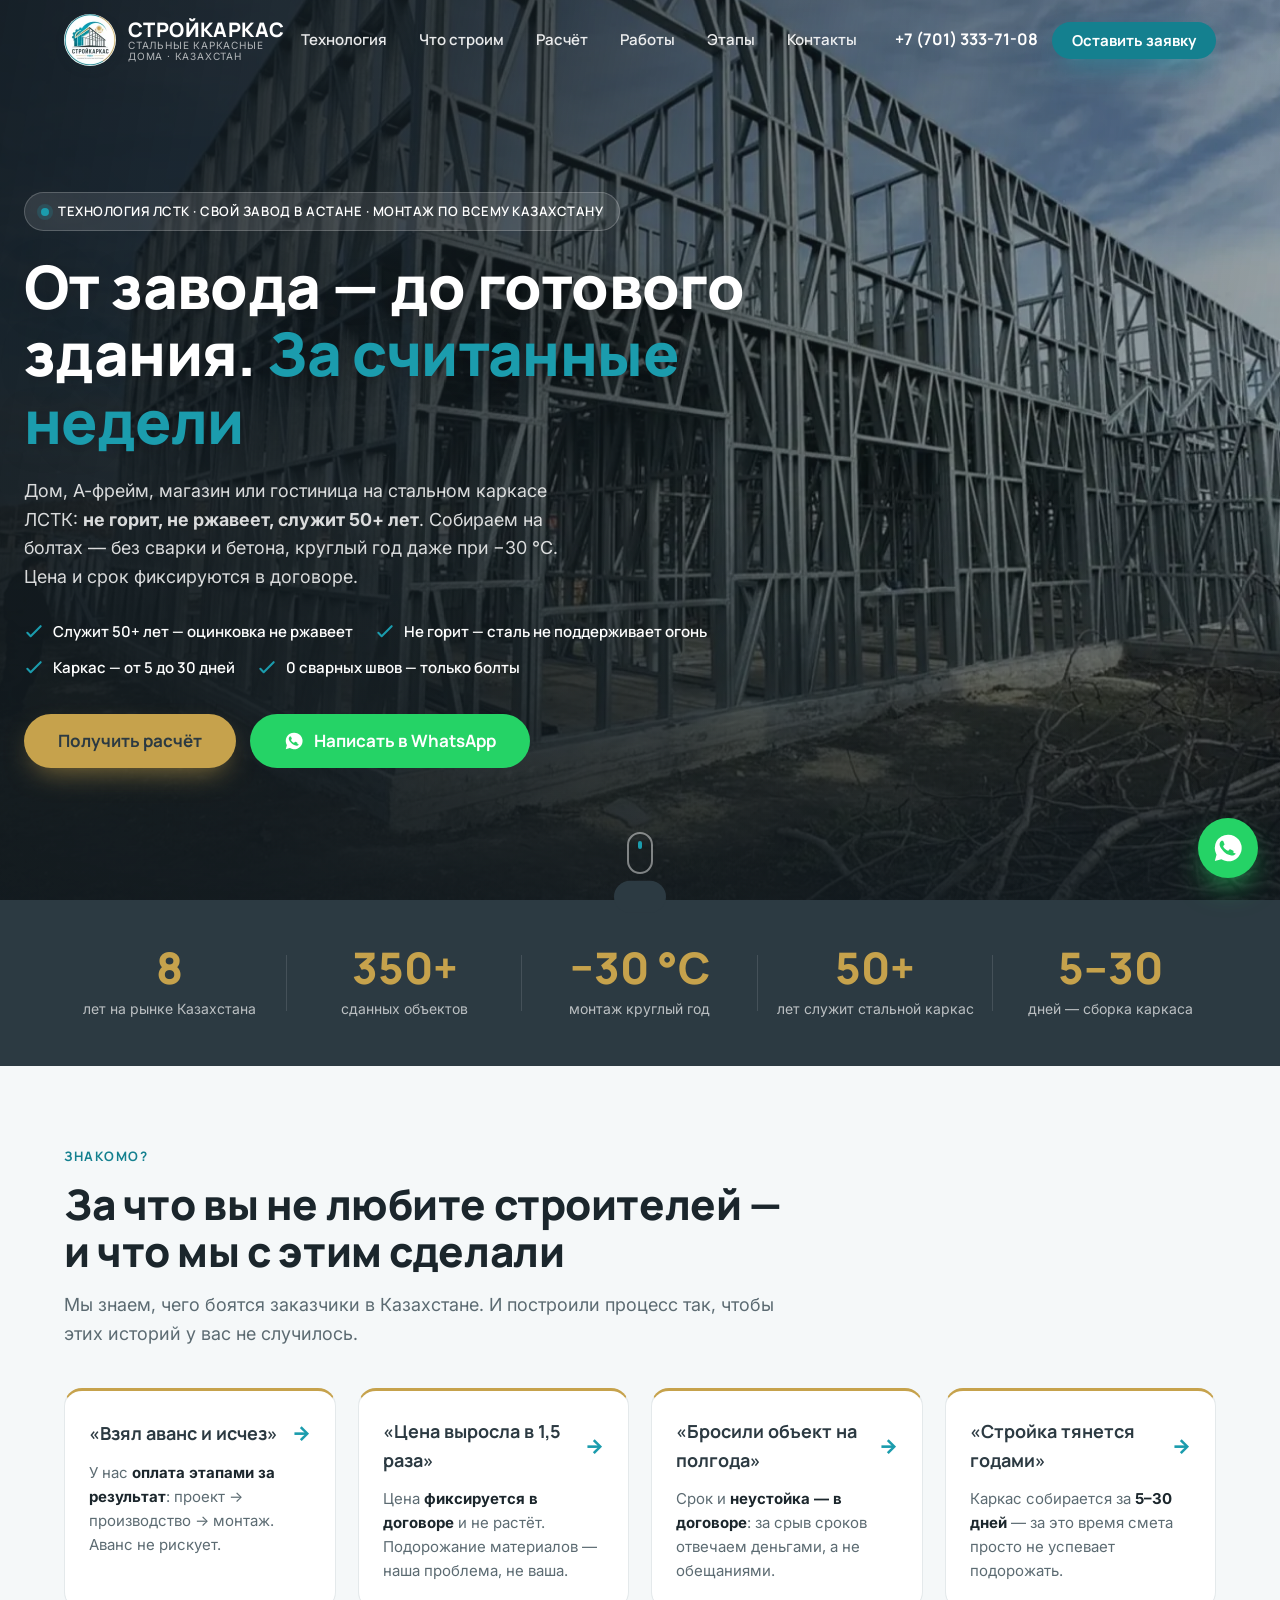
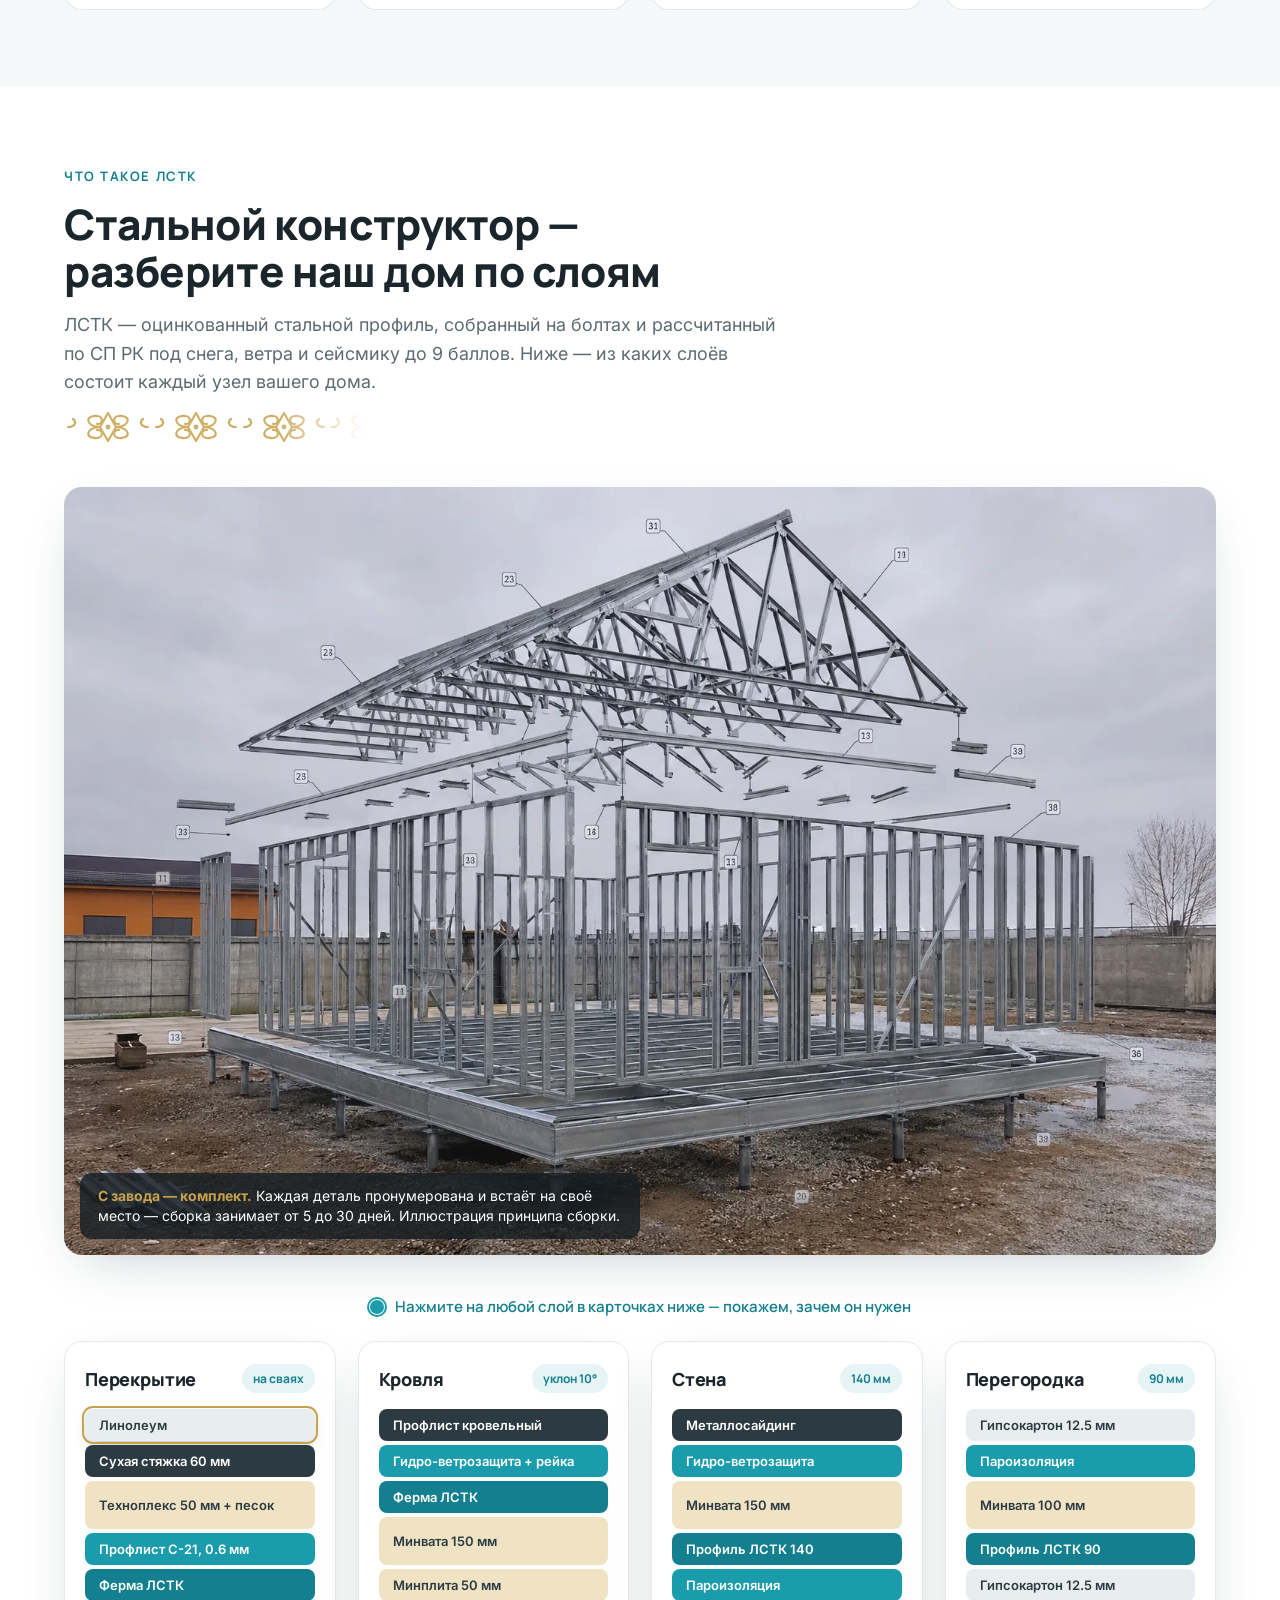
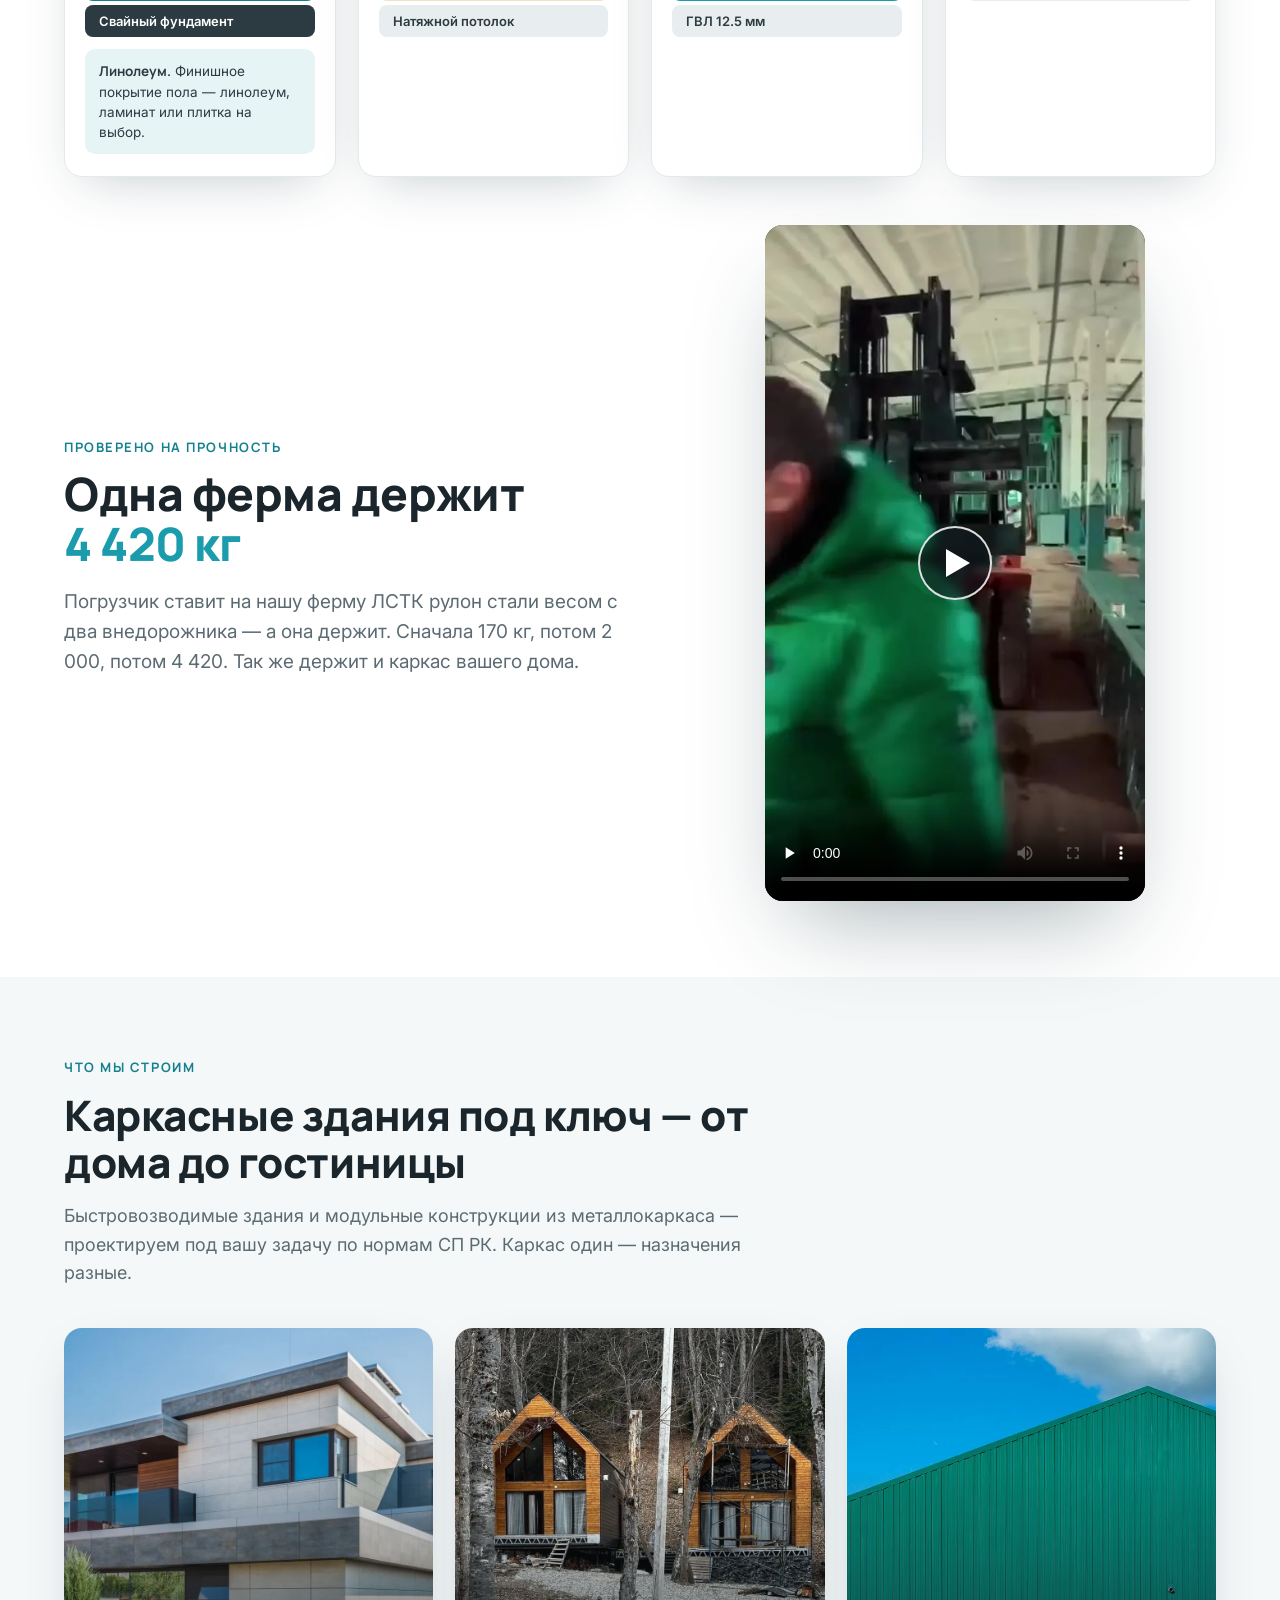
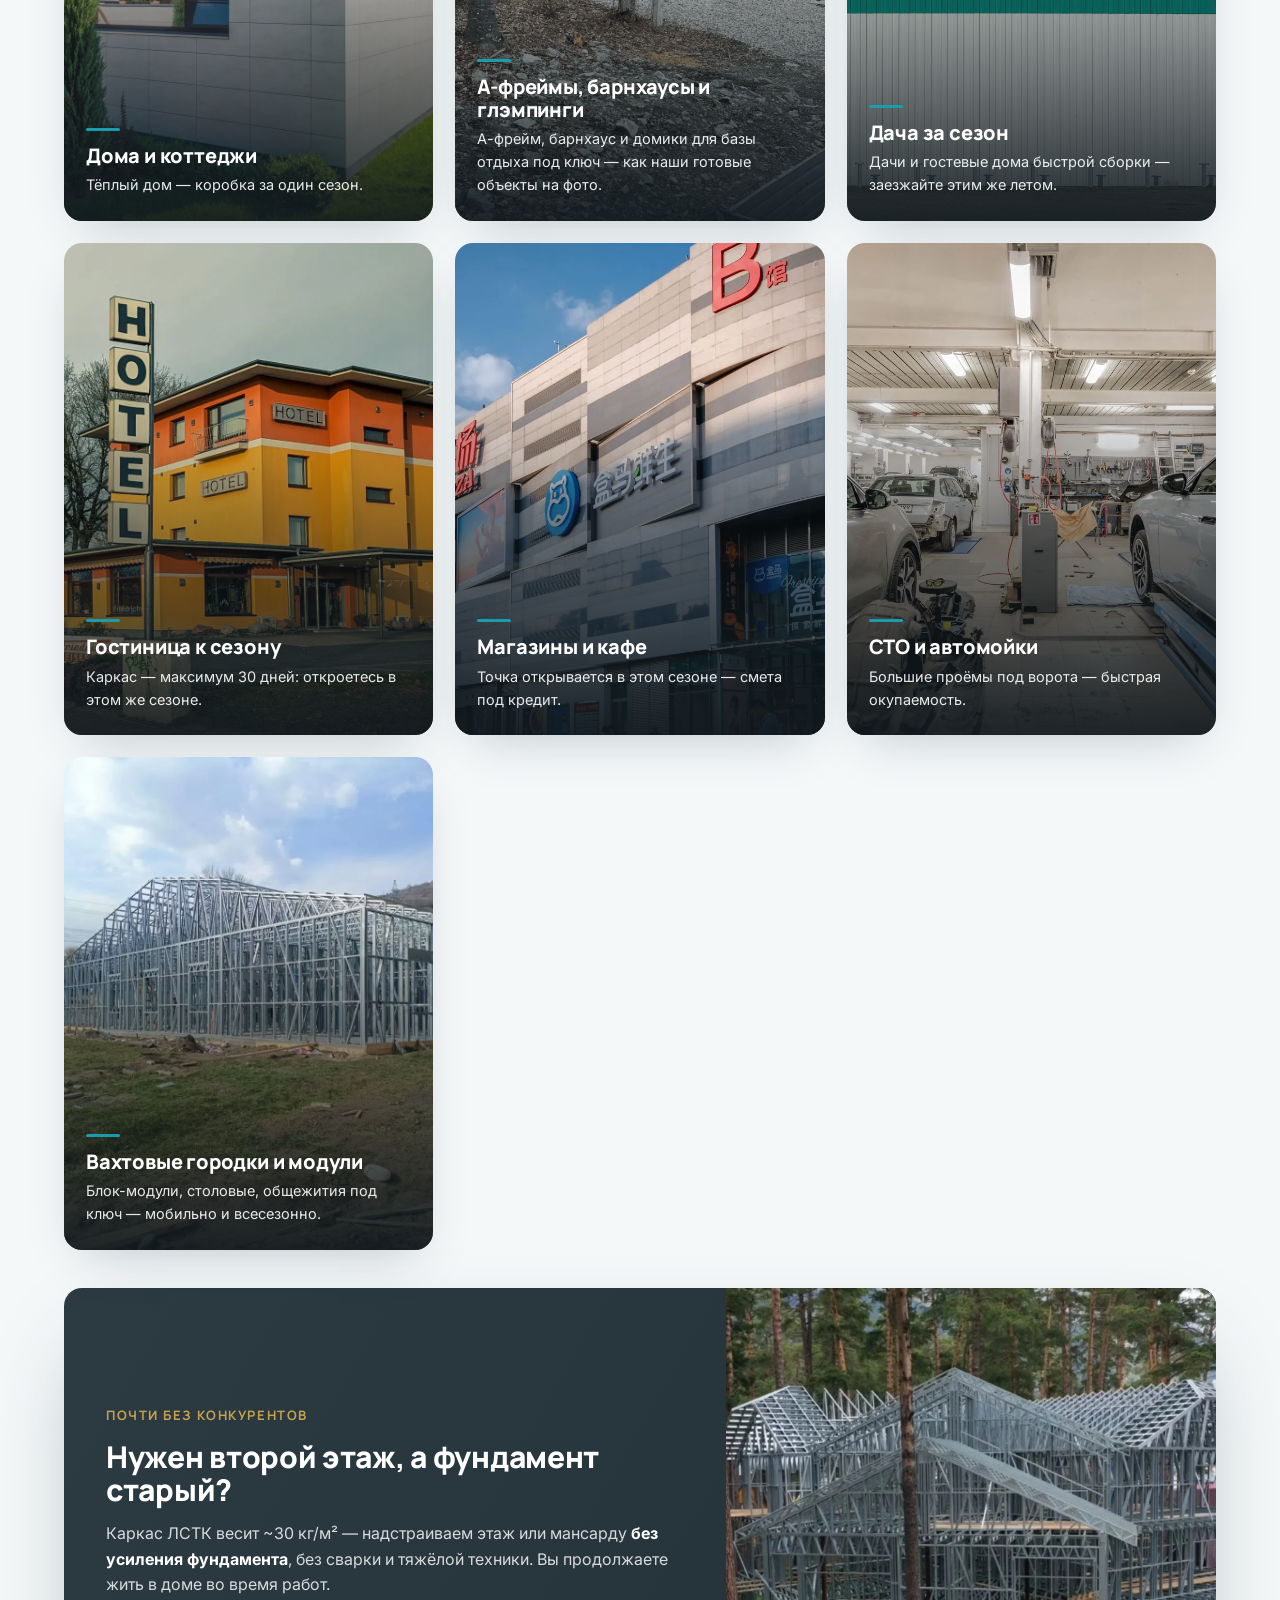
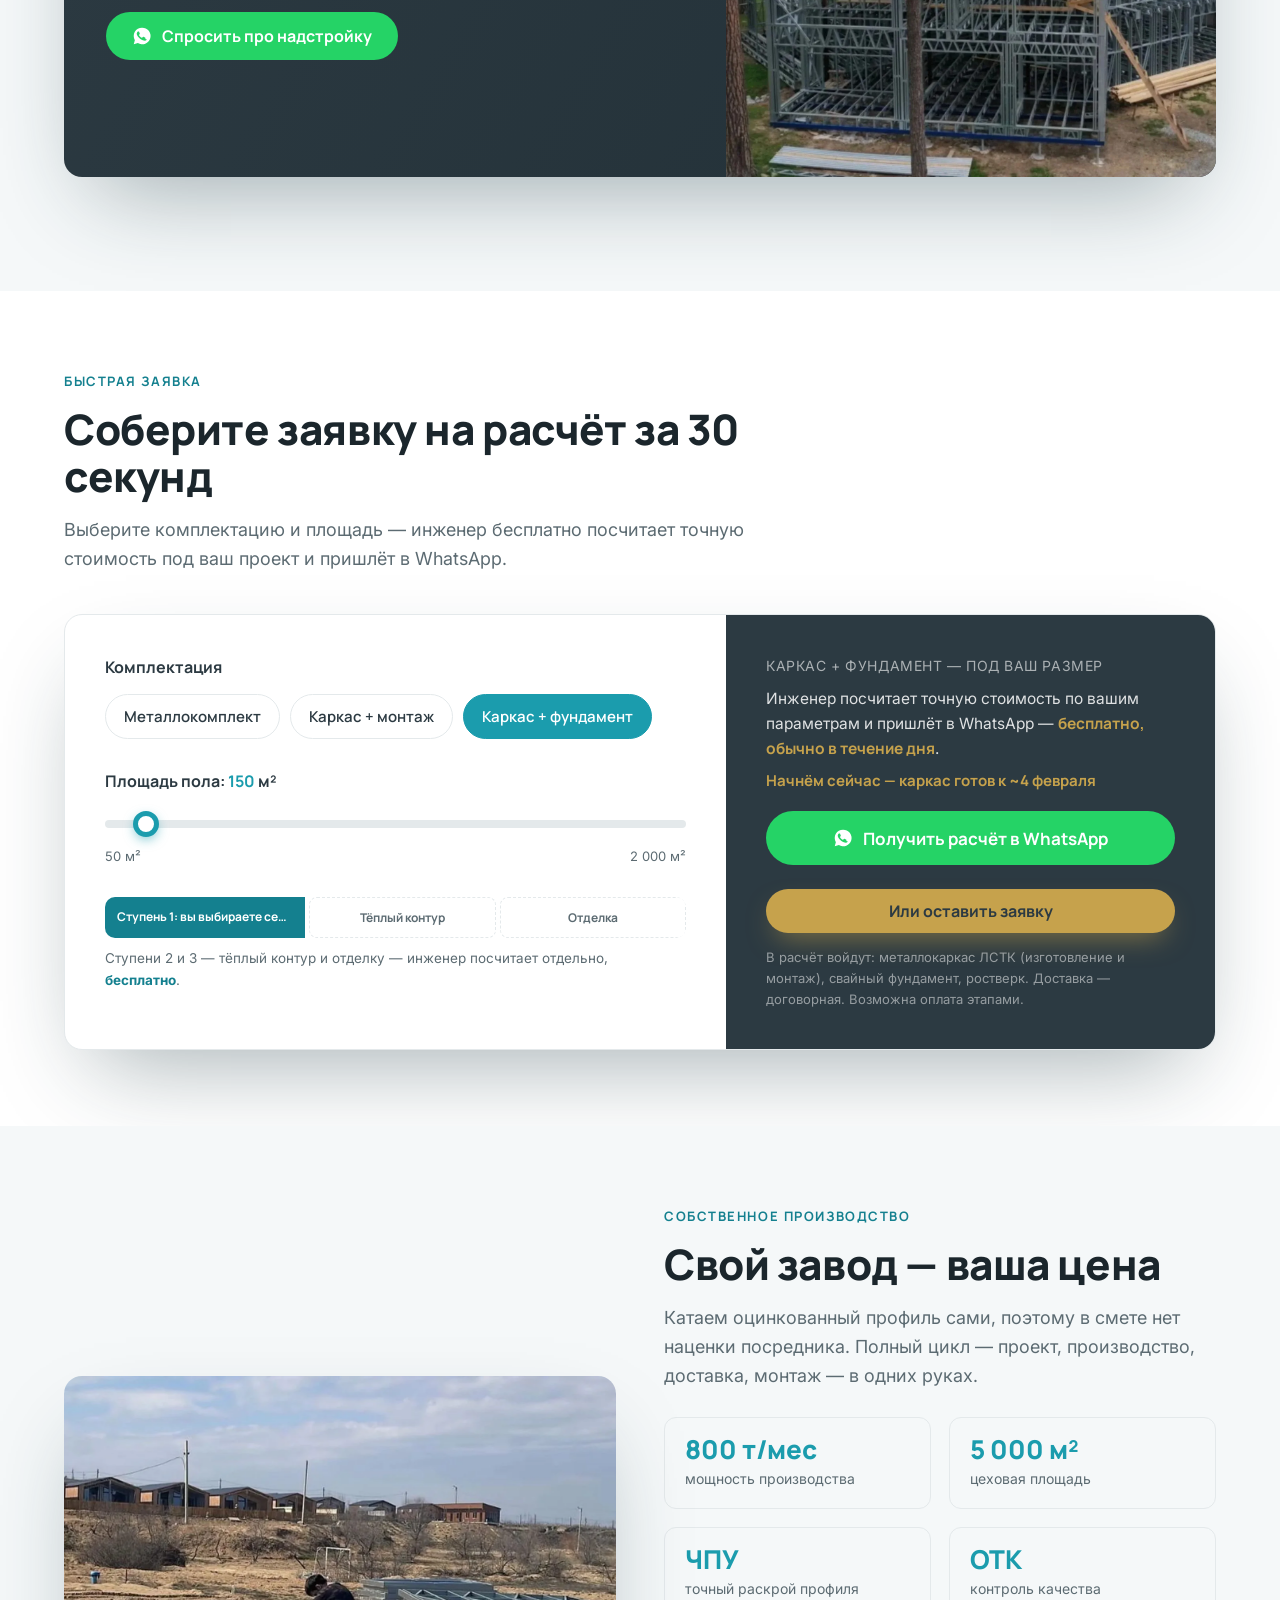
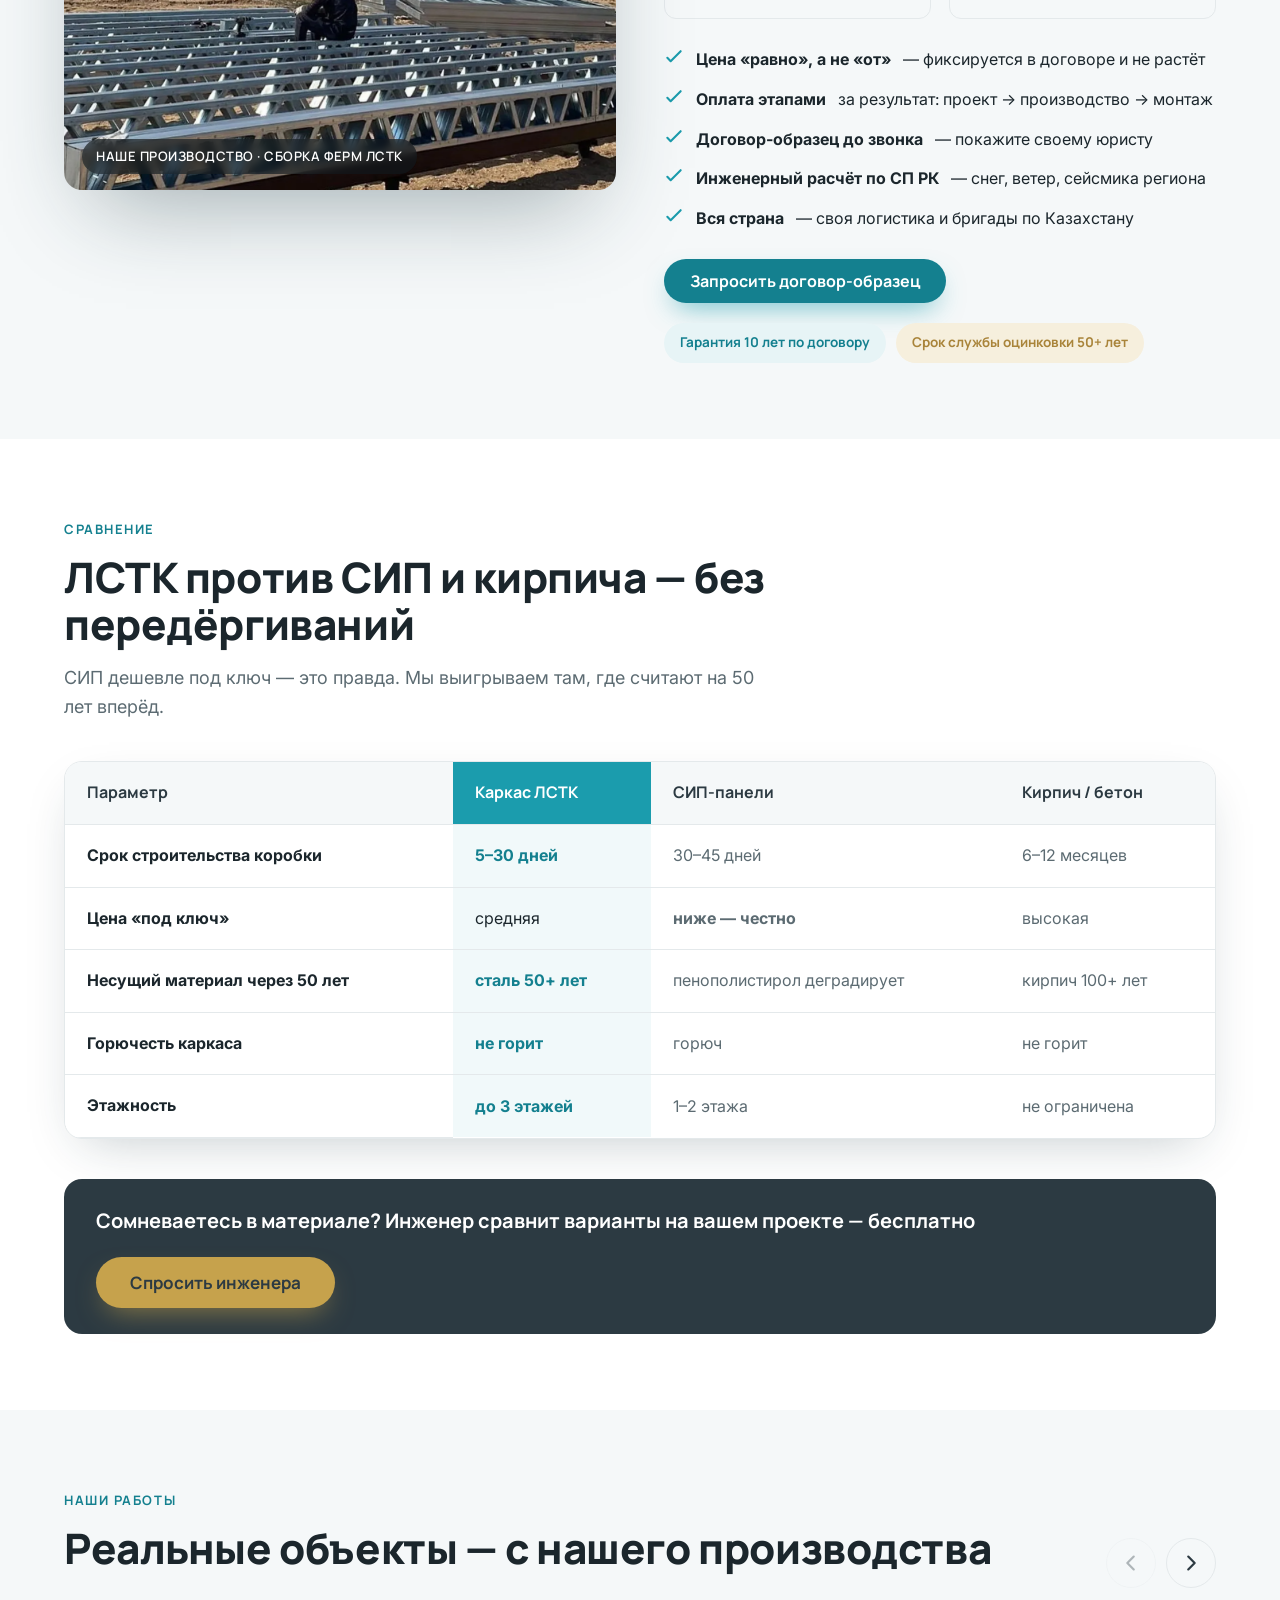
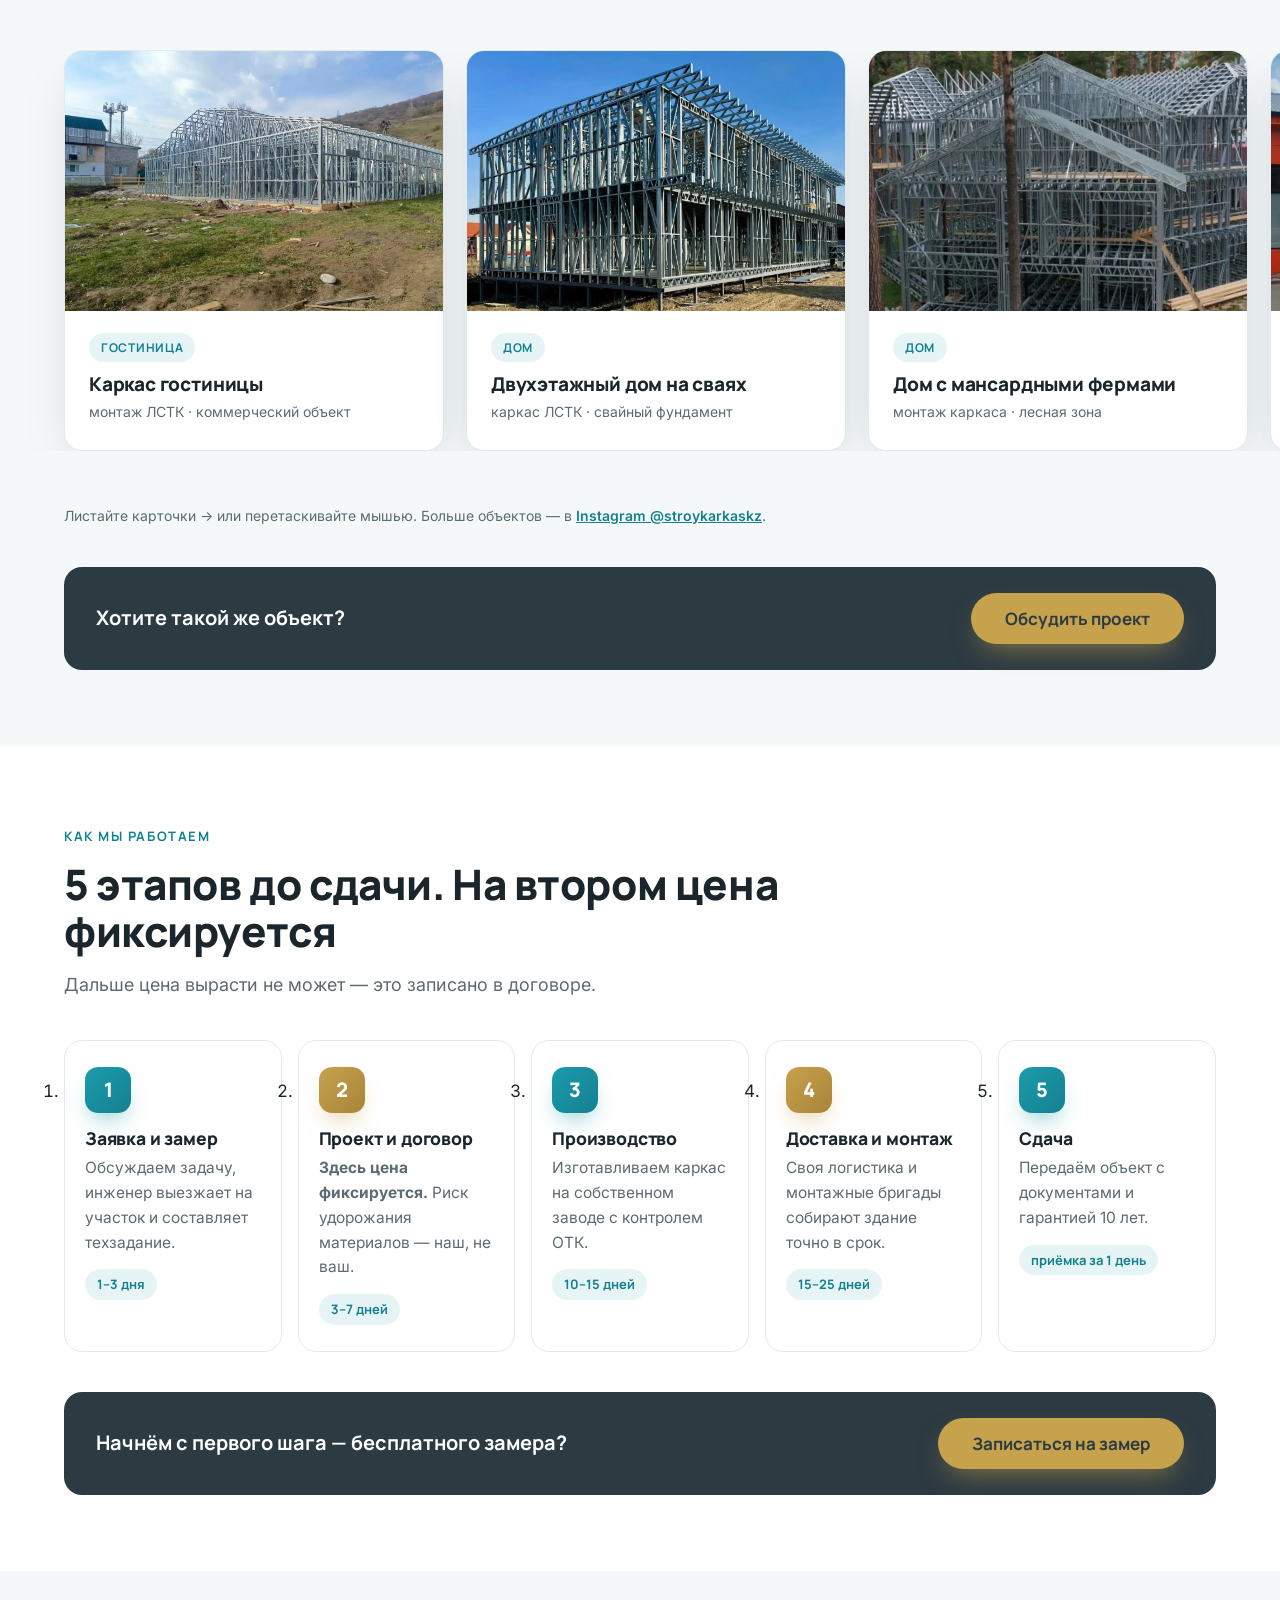
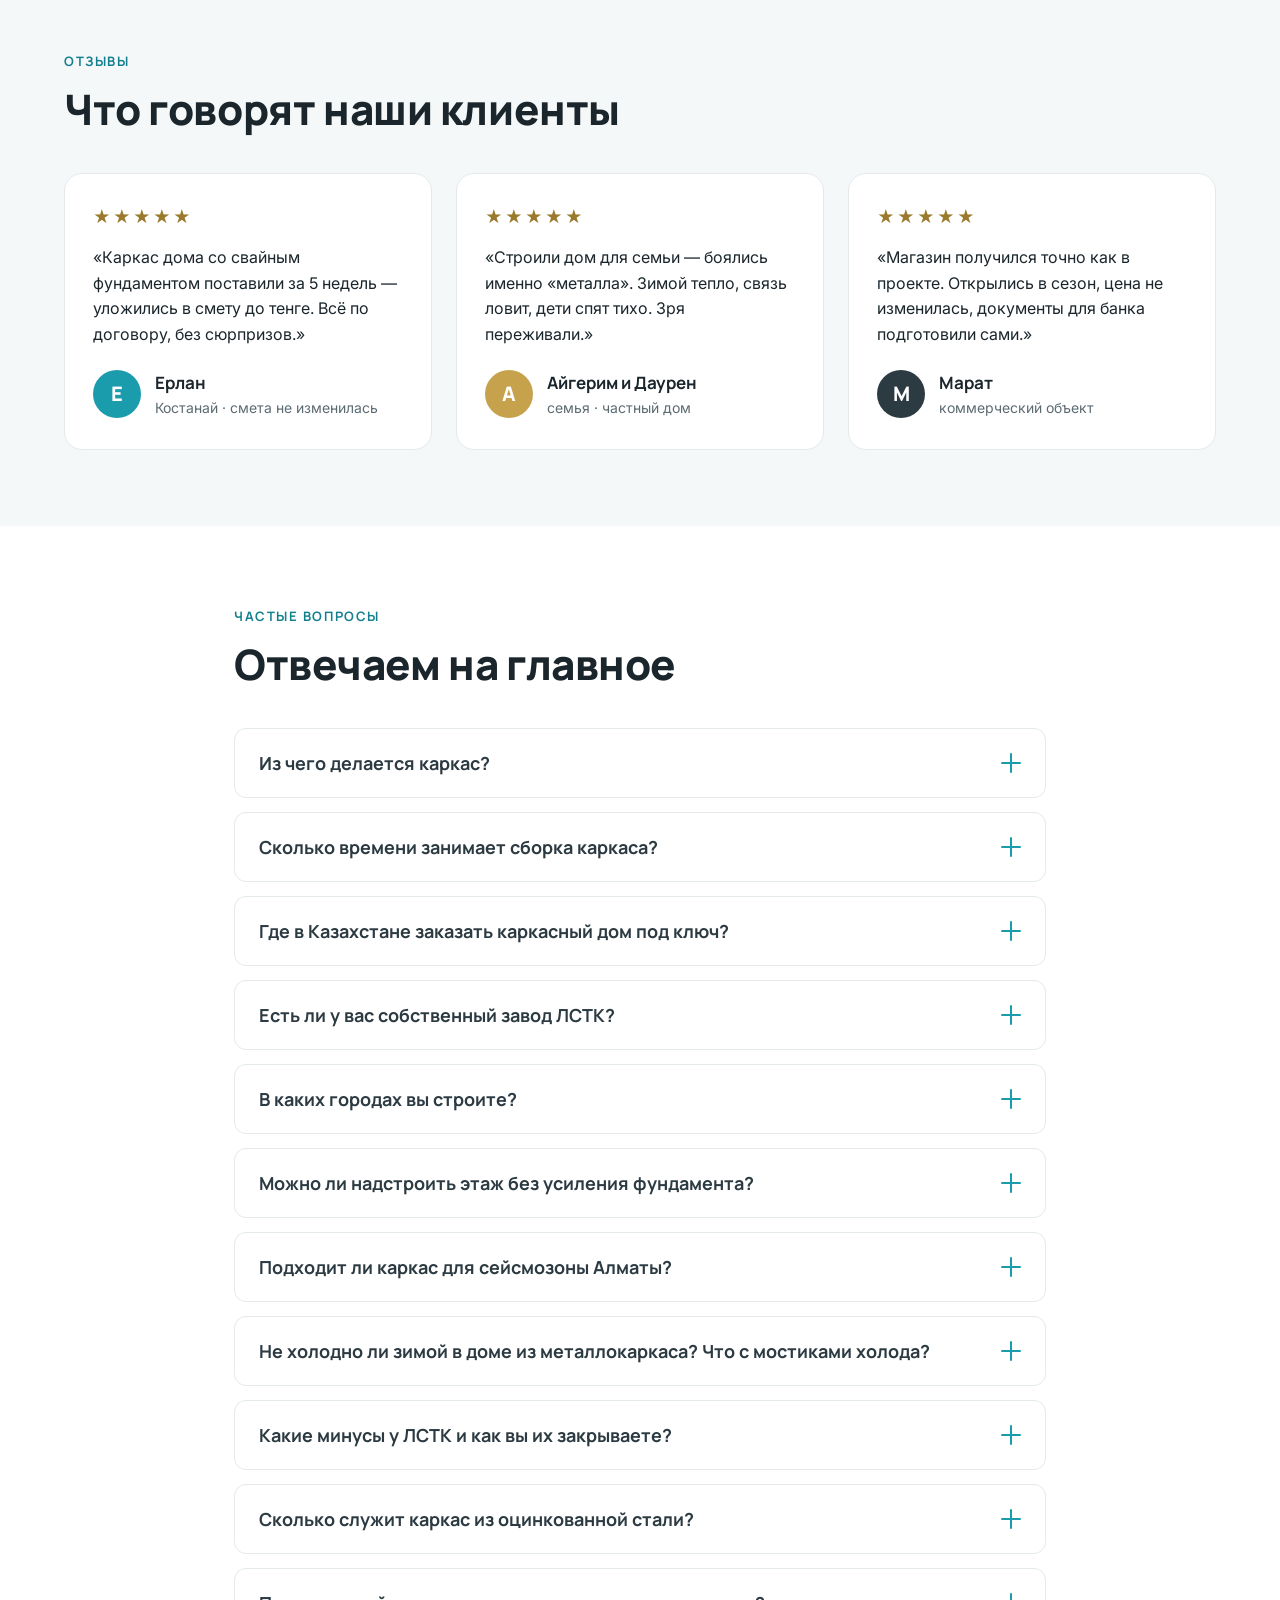
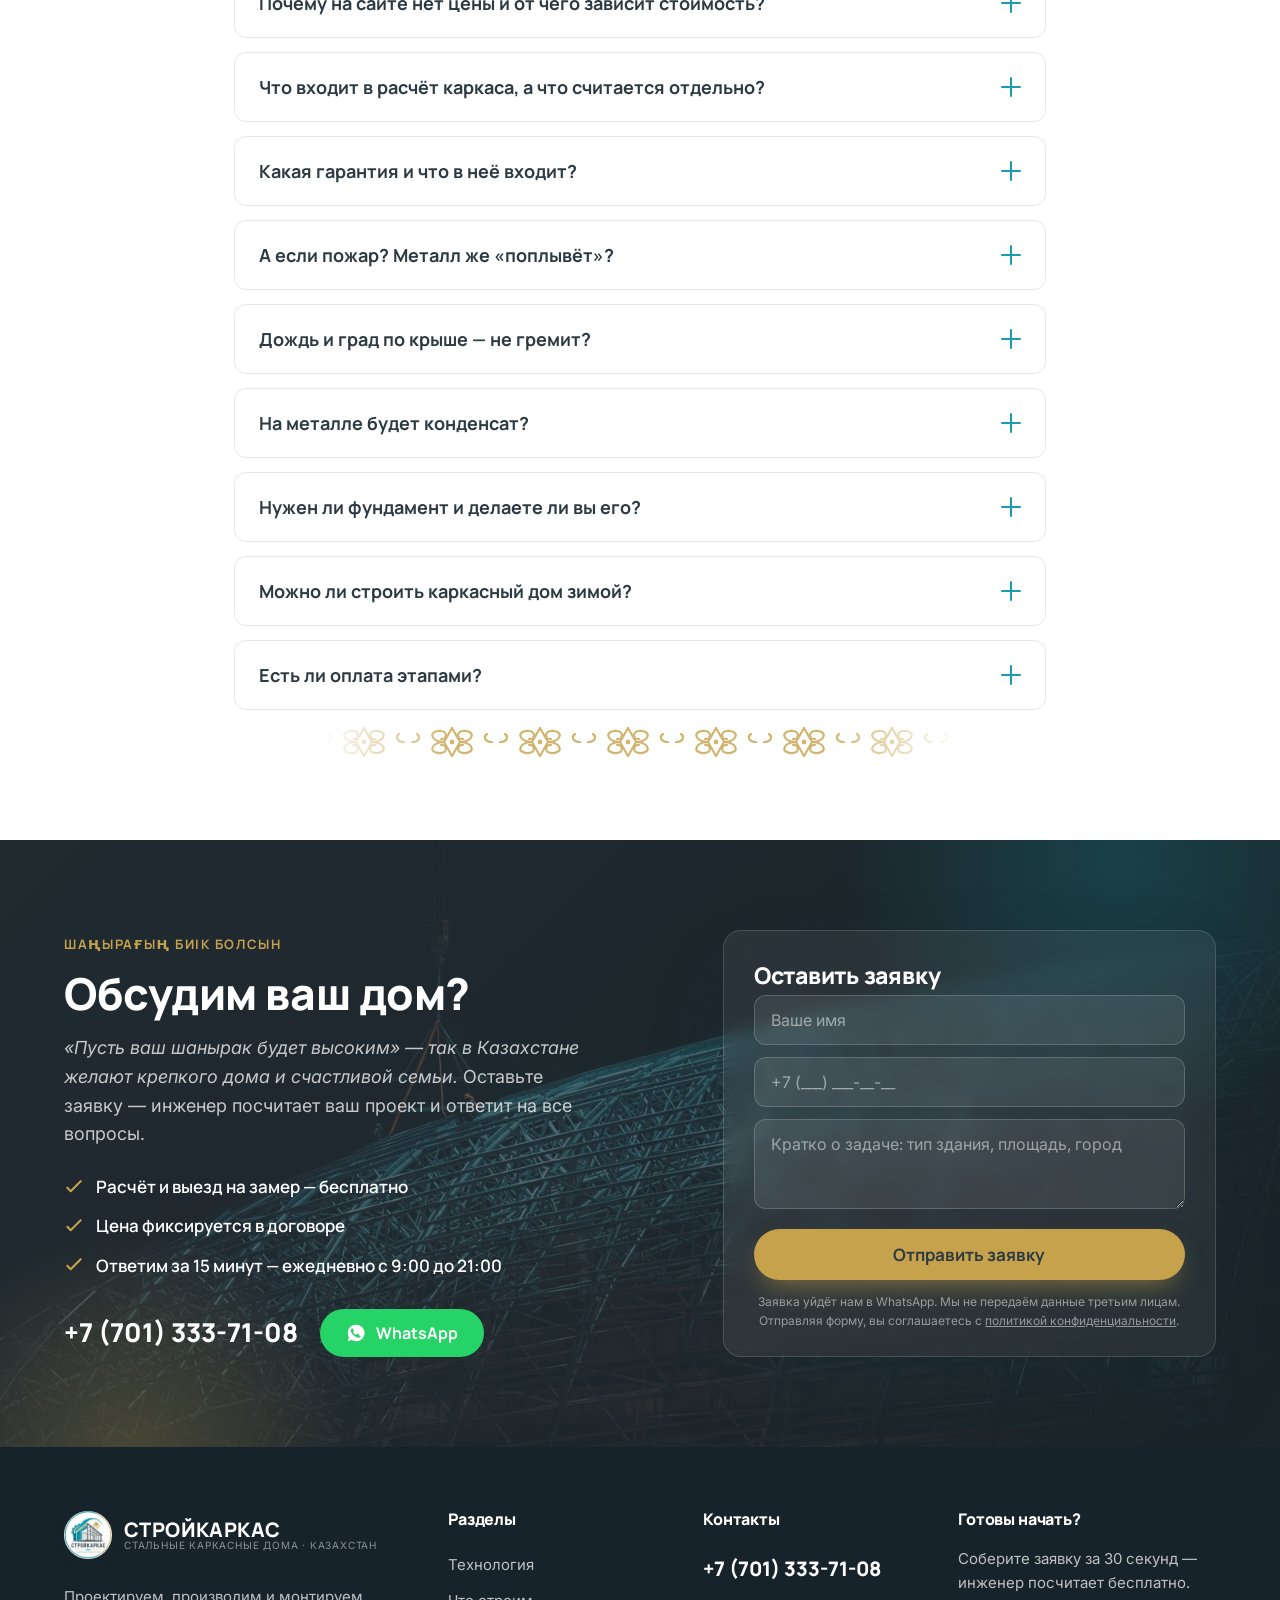
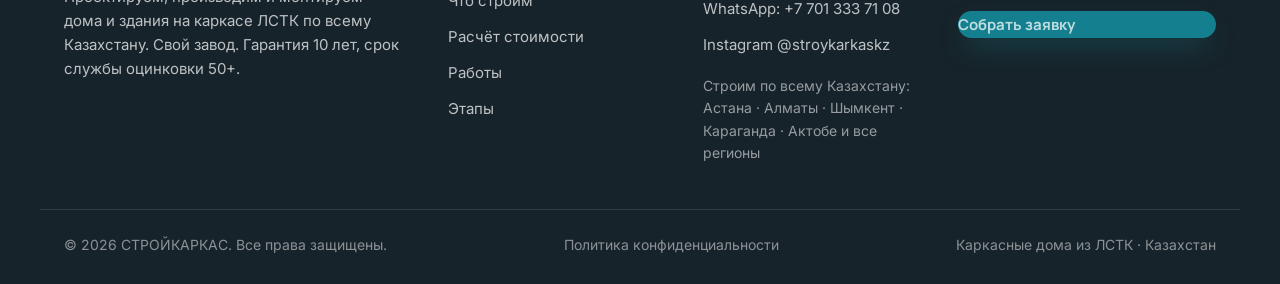
==== commit 11517720: "SEO + GEO (под ИИ-ассистентов и поиск): единый @graph Schema.org (GeneralContractor+WebSite+FAQPage " ====
--- a/index.html
+++ b/index.html
@@ -4,17 +4,28 @@
   <meta charset="UTF-8" />
   <meta name="viewport" content="width=device-width, initial-scale=1.0" />
   <script>document.documentElement.classList.replace('no-js','js');</script>
-  <title>Каркасные дома и здания из ЛСТК в Казахстане | СТРОЙКАРКАС</title>
-  <meta name="description" content="СТРОЙКАРКАС — стальные каркасы домов, гостиниц и магазинов по всему Казахстану. От завода до готового здания за считанные недели. Каркас не горит и служит 50+ лет. Без сварки и бетона, монтаж даже при −30 °C." />
+  <title>Каркасные дома и здания из ЛСТК под ключ — Астана, Алматы, весь Казахстан | СТРОЙКАРКАС</title>
+  <meta name="description" content="СТРОЙКАРКАС — завод ЛСТК в Астане. Каркасные дома, гостиницы и магазины под ключ по всему Казахстану: не горит, служит 50+ лет, сборка от 5 дней даже при −30 °C." />
   <meta name="theme-color" content="#1B9CAD" />
 
   <meta property="og:type" content="website" />
   <meta property="og:title" content="СТРОЙКАРКАС — от завода до готового здания за считанные недели" />
   <meta property="og:description" content="Стальные каркасы домов, гостиниц и магазинов на ЛСТК. Не горит, служит 50+ лет. Без сварки и бетона. Цена фиксируется в договоре." />
   <meta property="og:url" content="https://stroykarkas.kz/" />
-  <meta property="og:image" content="https://stroykarkas.kz/assets/img/real-bigframe.jpg" />
+  <meta property="og:image" content="https://stroykarkas.kz/assets/img/og-cover.jpg" />
   <meta property="og:locale" content="ru_KZ" />
   <link rel="canonical" href="https://stroykarkas.kz/" />
+  <link rel="alternate" hreflang="ru" href="https://stroykarkas.kz/" />
+  <link rel="alternate" hreflang="x-default" href="https://stroykarkas.kz/" />
+  <meta name="geo.placename" content="Астана" />
+  <meta property="og:site_name" content="СТРОЙКАРКАС" />
+  <meta property="og:image:width" content="1200" />
+  <meta property="og:image:height" content="630" />
+  <meta property="og:image:alt" content="Стальной каркас ЛСТК — СТРОЙКАРКАС" />
+  <meta name="twitter:card" content="summary_large_image" />
+  <meta name="twitter:title" content="СТРОЙКАРКАС — завод ЛСТК в Астане" />
+  <meta name="twitter:description" content="Каркасные дома, гостиницы и магазины под ключ по Казахстану. Не горит, служит 50+ лет." />
+  <meta name="twitter:image" content="https://stroykarkas.kz/assets/img/og-cover.jpg" />
 
   <link rel="icon" href="data:image/svg+xml,%3Csvg xmlns='http://www.w3.org/2000/svg' viewBox='0 0 32 32'%3E%3Crect width='32' height='32' rx='7' fill='%231B9CAD'/%3E%3Cpath d='M6 22 L16 8 L26 22 Z' fill='none' stroke='%23fff' stroke-width='2.2' stroke-linejoin='round'/%3E%3Cpath d='M6 22 H26' stroke='%23C6A24C' stroke-width='2.2' stroke-linecap='round'/%3E%3C/svg%3E" />
 
@@ -22,48 +33,571 @@
   <link rel="preconnect" href="https://fonts.gstatic.com" crossorigin />
   <link href="https://fonts.googleapis.com/css2?family=Manrope:wght@500;600;700;800&family=Inter:wght@400;500;600&display=swap" rel="stylesheet" />
 
+  <link rel="preload" as="image" href="assets/img/real-bigframe.webp" fetchpriority="high" />
+
   <link rel="stylesheet" href="css/styles.css?v=29" />
 
   <script type="application/ld+json">
-  {
-    "@context": "https://schema.org",
-    "@type": "GeneralContractor",
-    "name": "СТРОЙКАРКАС",
-    "description": "Завод ЛСТК: с завода — комплект, на объекте — здание. Стальные каркасы домов, гостиниц и магазинов по всему Казахстану. Без сварки и мокрых работ.",
-    "image": "assets/img/hero.jpg",
-    "telephone": "+7-701-333-71-08",
-    "sameAs": ["https://instagram.com/stroykarkaskz"],
-    "areaServed": { "@type": "Country", "name": "Казахстан" },
-    "address": { "@type": "PostalAddress", "addressCountry": "KZ" },
-    "makesOffer": [
-      { "@type": "Offer", "itemOffered": { "@type": "Service", "name": "Каркасные дома и коттеджи (ЛСТК)" } },
-      { "@type": "Offer", "itemOffered": { "@type": "Service", "name": "А-фреймы и глэмпинги" } },
-      { "@type": "Offer", "itemOffered": { "@type": "Service", "name": "Дачи и гостевые дома" } },
-      { "@type": "Offer", "itemOffered": { "@type": "Service", "name": "Гостиницы и базы отдыха" } },
-      { "@type": "Offer", "itemOffered": { "@type": "Service", "name": "Магазины и кафе" } },
-      { "@type": "Offer", "itemOffered": { "@type": "Service", "name": "СТО и автомойки" } },
-      { "@type": "Offer", "itemOffered": { "@type": "Service", "name": "Надстройки и мансарды без усиления фундамента" } }
-    ]
-  }
+{
+  "@context": "https://schema.org",
+  "@graph": [
+    {
+      "@type": "GeneralContractor",
+      "@id": "https://stroykarkas.kz/#organization",
+      "name": "СТРОЙКАРКАС",
+      "alternateName": [
+        "Stroykarkas",
+        "Строй Каркас",
+        "StroyKarkas KZ"
+      ],
+      "url": "https://stroykarkas.kz/",
+      "slogan": "От завода — до готового здания за считанные недели",
+      "description": "Собственный завод ЛСТК в Астане: проектируем, производим и монтируем стальные каркасы зданий по всему Казахстану. Оцинкованная сталь G350/Zn275, сборка на болтах без сварки и бетона, монтаж круглый год даже при −30 °C, сейсмостойкость до 9 баллов по СП РК.",
+      "telephone": "+77013337108",
+      "currenciesAccepted": "KZT",
+      "image": [
+        "https://stroykarkas.kz/assets/img/real-bigframe.jpg",
+        "https://stroykarkas.kz/assets/img/real-hotelframe.webp",
+        "https://stroykarkas.kz/assets/img/real-worker.webp"
+      ],
+      "logo": {
+        "@type": "ImageObject",
+        "url": "https://stroykarkas.kz/assets/img/logo.webp"
+      },
+      "address": {
+        "@type": "PostalAddress",
+        "addressLocality": "Астана",
+        "addressCountry": "KZ"
+      },
+      "areaServed": [
+        {
+          "@type": "Country",
+          "name": "Казахстан",
+          "sameAs": "https://www.wikidata.org/wiki/Q232"
+        },
+        {
+          "@type": "City",
+          "name": "Астана",
+          "sameAs": "https://www.wikidata.org/wiki/Q1520"
+        },
+        {
+          "@type": "City",
+          "name": "Алматы",
+          "sameAs": "https://www.wikidata.org/wiki/Q1526"
+        },
+        {
+          "@type": "City",
+          "name": "Шымкент"
+        },
+        {
+          "@type": "City",
+          "name": "Караганда"
+        },
+        {
+          "@type": "City",
+          "name": "Актобе"
+        }
+      ],
+      "contactPoint": {
+        "@type": "ContactPoint",
+        "telephone": "+77013337108",
+        "contactType": "sales",
+        "areaServed": "KZ",
+        "availableLanguage": [
+          "ru",
+          "kk"
+        ],
+        "hoursAvailable": {
+          "@type": "OpeningHoursSpecification",
+          "dayOfWeek": [
+            "Monday",
+            "Tuesday",
+            "Wednesday",
+            "Thursday",
+            "Friday",
+            "Saturday",
+            "Sunday"
+          ],
+          "opens": "09:00",
+          "closes": "21:00"
+        }
+      },
+      "sameAs": [
+        "https://instagram.com/stroykarkaskz"
+      ],
+      "knowsAbout": [
+        "ЛСТК (лёгкие стальные тонкостенные конструкции)",
+        "Стальной каркас здания",
+        "Оцинкованная сталь G350",
+        "Цинковое покрытие Zn275",
+        "Каркасно-модульное строительство",
+        "Быстровозводимые здания из металлокаркаса",
+        "Сейсмостойкое строительство до 9 баллов по СП РК",
+        "Свайно-винтовой фундамент",
+        "Надстройка этажей и мансард без усиления фундамента",
+        "А-фрейм дома, барнхаус и глэмпинги",
+        "Всесезонный монтаж при отрицательных температурах"
+      ],
+      "keywords": "ЛСТК, каркасный дом под ключ, стальной каркас, каркасное строительство Казахстан, быстровозводимые здания, модульные здания, металлокаркас, А-фрейм, барнхаус, надстройка этажа без усиления фундамента, оцинкованная сталь, завод ЛСТК Астана, каркасный дом Алматы",
+      "hasOfferCatalog": {
+        "@id": "https://stroykarkas.kz/#catalog"
+      }
+    },
+    {
+      "@type": "WebSite",
+      "@id": "https://stroykarkas.kz/#website",
+      "url": "https://stroykarkas.kz/",
+      "name": "СТРОЙКАРКАС",
+      "inLanguage": "ru",
+      "publisher": {
+        "@id": "https://stroykarkas.kz/#organization"
+      }
+    },
+    {
+      "@type": [
+        "WebPage",
+        "FAQPage"
+      ],
+      "@id": "https://stroykarkas.kz/#webpage",
+      "url": "https://stroykarkas.kz/",
+      "name": "Каркасные дома и здания из ЛСТК под ключ — Астана, Алматы, весь Казахстан | СТРОЙКАРКАС",
+      "isPartOf": {
+        "@id": "https://stroykarkas.kz/#website"
+      },
+      "about": {
+        "@id": "https://stroykarkas.kz/#organization"
+      },
+      "primaryImageOfPage": "https://stroykarkas.kz/assets/img/real-bigframe.jpg",
+      "inLanguage": "ru",
+      "dateModified": "2026-07-16",
+      "breadcrumb": {
+        "@id": "https://stroykarkas.kz/#breadcrumb"
+      },
+      "mainEntity": [
+        {
+          "@type": "Question",
+          "name": "Из чего делается каркас?",
+          "acceptedAnswer": {
+            "@type": "Answer",
+            "text": "Несущий каркас — из лёгких стальных тонкостенных конструкций (ЛСТК): оцинкованный профиль, сборка на болтах и заклёпках, без сварки. Металл не ржавеет и не горит, геометрия стен идеально ровная."
+          }
+        },
+        {
+          "@type": "Question",
+          "name": "Сколько времени занимает сборка каркаса?",
+          "acceptedAnswer": {
+            "@type": "Answer",
+            "text": "Каркас собирается как конструктор: от 5 до 30 дней в зависимости от площади — и 30 это максимум. Точный срок фиксируем в договоре и не сдвигаем."
+          }
+        },
+        {
+          "@type": "Question",
+          "name": "Где в Казахстане заказать каркасный дом под ключ?",
+          "acceptedAnswer": {
+            "@type": "Answer",
+            "text": "У нас собственный завод ЛСТК в Астане, а монтаж мы ведём по всему Казахстану — Астана, Алматы, Шымкент, Караганда, Актобе и все регионы. Проектируем, производим и собираем каркас под ключ."
+          }
+        },
+        {
+          "@type": "Question",
+          "name": "Есть ли у вас собственный завод ЛСТК?",
+          "acceptedAnswer": {
+            "@type": "Answer",
+            "text": "Да. Собственный завод в Астане со станками ЧПУ: катаем и раскраиваем оцинкованный профиль из стали G350 с цинковым покрытием Zn275. Полный цикл — проект, производство, доставка, монтаж — в одних руках, без наценки посредника."
+          }
+        },
+        {
+          "@type": "Question",
+          "name": "В каких городах вы строите?",
+          "acceptedAnswer": {
+            "@type": "Answer",
+            "text": "Монтируем по всему Казахстану: Астана и Акмолинская область, Алматы, Шымкент, Караганда, Актобе, Костанай, Атырау и другие регионы. Своя логистика и монтажные бригады."
+          }
+        },
+        {
+          "@type": "Question",
+          "name": "Можно ли надстроить этаж без усиления фундамента?",
+          "acceptedAnswer": {
+            "@type": "Answer",
+            "text": "Как правило, да. Надстройка из ЛСТК весит 25–40 кг/м² — в 3–5 раз легче кирпича или бетона, а фундаменты по нормам имеют запас надёжности. Обычно этого достаточно на один этаж или мансарду без работ с фундаментом. Монтаж идёт без тяжёлой техники, вы можете продолжать жить в доме. Точную возможность инженер рассчитывает по СП РК под ваш фундамент."
+          }
+        },
+        {
+          "@type": "Question",
+          "name": "Подходит ли каркас для сейсмозоны Алматы?",
+          "acceptedAnswer": {
+            "@type": "Answer",
+            "text": "Да, и даже предпочтителен. Алматы и юг Казахстана — зона до 9 баллов (MSK-64). Лёгкий стальной каркас на болтах работает как единая упругая рама и за счёт малой инерционной массы лучше переносит сейсмику. Расчёт ведём по СП РК 2.03-30 «Строительство в сейсмических районах»."
+          }
+        },
+        {
+          "@type": "Question",
+          "name": "Не холодно ли зимой в доме из металлокаркаса? Что с мостиками холода?",
+          "acceptedAnswer": {
+            "@type": "Answer",
+            "text": "Металл в стене — это каркас, а не стена. Тепло держит пирог: минвата 150 мм с перекрёстным слоем, а термопрофиль разрывает мостики холода. Теплопотери считаем по СП РК для вашего региона — при −30 °C дома тепло."
+          }
+        },
+        {
+          "@type": "Question",
+          "name": "Какие минусы у ЛСТК и как вы их закрываете?",
+          "acceptedAnswer": {
+            "@type": "Answer",
+            "text": "Честно про типовые страхи: мостики холода, гулкость и промерзание стыков — всё это появляется при плохом монтаже. Мы закрываем их конструктивно: термопрофиль с прорезями, перекрёстное утепление минватой, пароизоляция и узлы по СП РК. При грамотном пироге дом тёплый и тихий."
+          }
+        },
+        {
+          "@type": "Question",
+          "name": "Сколько служит каркас из оцинкованной стали?",
+          "acceptedAnswer": {
+            "@type": "Answer",
+            "text": "Расчётный срок службы оцинкованного профиля G350/Zn275 — свыше 50 лет: сталь не ржавеет. Гарантия по договору — 10 лет на несущие конструкции и монтаж. Срок службы и гарантия — это разные вещи."
+          }
+        },
+        {
+          "@type": "Question",
+          "name": "Почему на сайте нет цены и от чего зависит стоимость?",
+          "acceptedAnswer": {
+            "@type": "Answer",
+            "text": "Стоимость индивидуальна: зависит от площади, этажности, региона и логистики, типа фундамента и комплектации. Мы считаем от собственного завода без посреднической наценки, фиксируем цену в договоре и не двигаем её. Инженер посчитает ваш проект бесплатно."
+          }
+        },
+        {
+          "@type": "Question",
+          "name": "Что входит в расчёт каркаса, а что считается отдельно?",
+          "acceptedAnswer": {
+            "@type": "Answer",
+            "text": "Ступень 1 — металлокаркас ЛСТК (изготовление и монтаж), свайный фундамент и ростверк. Тёплый контур и отделка — ступени 2 и 3, их бесплатно посчитает инженер до подписания договора."
+          }
+        },
+        {
+          "@type": "Question",
+          "name": "Какая гарантия и что в неё входит?",
+          "acceptedAnswer": {
+            "@type": "Answer",
+            "text": "Гарантия 10 лет на несущие конструкции и монтажные работы по договору. Расчётный срок службы оцинкованного каркаса — свыше 50 лет."
+          }
+        },
+        {
+          "@type": "Question",
+          "name": "А если пожар? Металл же «поплывёт»?",
+          "acceptedAnswer": {
+            "@type": "Answer",
+            "text": "Сталь не горит и не поддерживает горение. Оцинковка 275 г/м² плюс обшивка ГВЛ 12,5 мм дают огнезащиту конструкции — в отличие от деревянного каркаса, которому в этом сравнении нечего ответить."
+          }
+        },
+        {
+          "@type": "Question",
+          "name": "Дождь и град по крыше — не гремит?",
+          "acceptedAnswer": {
+            "@type": "Answer",
+            "text": "Кровельный пирог гасит звук: минвата 150 мм работает и как звукоизоляция, между профлистом и комнатой — мембраны, вентзазор и потолок. По шуму дождя такой дом не отличается от любого дома с металлочерепицей."
+          }
+        },
+        {
+          "@type": "Question",
+          "name": "На металле будет конденсат?",
+          "acceptedAnswer": {
+            "@type": "Answer",
+            "text": "Конденсат появляется там, где тёплый воздух встречает холодный металл. В нашем пироге профиль закрыт утеплителем и пароизоляцией — точка росы вынесена в утеплитель, каркас всегда сухой, а вентзазор выводит влагу наружу."
+          }
+        },
+        {
+          "@type": "Question",
+          "name": "Нужен ли фундамент и делаете ли вы его?",
+          "acceptedAnswer": {
+            "@type": "Answer",
+            "text": "Каркас весит ~30 кг/м², поэтому достаточно лёгкого свайно-винтового фундамента — он входит в ступень 1, которую бесплатно посчитает инженер. Можем смонтировать каркас и на ваш готовый фундамент."
+          }
+        },
+        {
+          "@type": "Question",
+          "name": "Можно ли строить каркасный дом зимой?",
+          "acceptedAnswer": {
+            "@type": "Answer",
+            "text": "Да. Каркасное строительство — одна из немногих всесезонных технологий: нет бетона и мокрых работ, которые боятся мороза. Сборка на болтах идёт круглый год, монтируем даже при −30 °C."
+          }
+        },
+        {
+          "@type": "Question",
+          "name": "Есть ли оплата этапами?",
+          "acceptedAnswer": {
+            "@type": "Answer",
+            "text": "Да, вы платите за результат каждого этапа: проект, производство, монтаж. График оплат фиксируется в договоре."
+          }
+        }
+      ]
+    },
+    {
+      "@type": "BreadcrumbList",
+      "@id": "https://stroykarkas.kz/#breadcrumb",
+      "itemListElement": [
+        {
+          "@type": "ListItem",
+          "position": 1,
+          "name": "Главная",
+          "item": "https://stroykarkas.kz/"
+        }
+      ]
+    },
+    {
+      "@type": "WarrantyPromise",
+      "@id": "https://stroykarkas.kz/#warranty10",
+      "durationOfWarranty": {
+        "@type": "QuantitativeValue",
+        "value": 10,
+        "unitCode": "ANN",
+        "unitText": "лет"
+      },
+      "warrantyScope": "Гарантия 10 лет на несущие стальные конструкции и монтажные работы по договору"
+    },
+    {
+      "@type": "Product",
+      "@id": "https://stroykarkas.kz/#product-frame",
+      "name": "Стальной каркас ЛСТК (металлокомплект)",
+      "description": "Комплект несущих конструкций из лёгких стальных тонкостенных профилей: изготовление на собственном заводе с раскроем на ЧПУ, сборка на болтах и заклёпках без сварки.",
+      "brand": {
+        "@id": "https://stroykarkas.kz/#organization"
+      },
+      "manufacturer": {
+        "@id": "https://stroykarkas.kz/#organization"
+      },
+      "material": "Оцинкованная сталь G350, цинковое покрытие Zn275",
+      "category": "Металлоконструкции / ЛСТК",
+      "additionalProperty": [
+        {
+          "@type": "PropertyValue",
+          "name": "Расчётный срок службы",
+          "value": "свыше 50 лет"
+        },
+        {
+          "@type": "PropertyValue",
+          "name": "Сейсмостойкость",
+          "value": "до 9 баллов (СП РК)"
+        },
+        {
+          "@type": "PropertyValue",
+          "name": "Удельный вес каркаса",
+          "value": "≈30 кг/м²"
+        },
+        {
+          "@type": "PropertyValue",
+          "name": "Соединения",
+          "value": "болты и заклёпки, без сварки"
+        }
+      ]
+    },
+    {
+      "@type": "OfferCatalog",
+      "@id": "https://stroykarkas.kz/#catalog",
+      "name": "Строительство и производство на стальном каркасе ЛСТК",
+      "itemListElement": [
+        {
+          "@type": "Offer",
+          "warranty": {
+            "@id": "https://stroykarkas.kz/#warranty10"
+          },
+          "itemOffered": {
+            "@type": "Service",
+            "@id": "https://stroykarkas.kz/#service-homes",
+            "name": "Каркасные дома и коттеджи из ЛСТК под ключ",
+            "serviceType": "Строительство каркасных домов",
+            "provider": {
+              "@id": "https://stroykarkas.kz/#organization"
+            },
+            "areaServed": {
+              "@type": "Country",
+              "name": "Казахстан"
+            },
+            "description": "Проектирование, производство и монтаж каркасных домов и коттеджей на стальном каркасе ЛСТК по нормам СП РК."
+          }
+        },
+        {
+          "@type": "Offer",
+          "warranty": {
+            "@id": "https://stroykarkas.kz/#warranty10"
+          },
+          "itemOffered": {
+            "@type": "Service",
+            "@id": "https://stroykarkas.kz/#service-aframe",
+            "name": "А-фреймы, барнхаусы и глэмпинги",
+            "serviceType": "Строительство А-фрейм домов",
+            "provider": {
+              "@id": "https://stroykarkas.kz/#organization"
+            },
+            "areaServed": {
+              "@type": "Country",
+              "name": "Казахстан"
+            },
+            "description": "Каркасы А-фрейм домов, барнхаусов и глэмпингов для туризма и баз отдыха."
+          }
+        },
+        {
+          "@type": "Offer",
+          "warranty": {
+            "@id": "https://stroykarkas.kz/#warranty10"
+          },
+          "itemOffered": {
+            "@type": "Service",
+            "@id": "https://stroykarkas.kz/#service-dacha",
+            "name": "Дачи и гостевые дома",
+            "serviceType": "Строительство дач",
+            "provider": {
+              "@id": "https://stroykarkas.kz/#organization"
+            },
+            "areaServed": {
+              "@type": "Country",
+              "name": "Казахстан"
+            },
+            "description": "Дачи и гостевые дома быстрой сборки на лёгком стальном каркасе."
+          }
+        },
+        {
+          "@type": "Offer",
+          "warranty": {
+            "@id": "https://stroykarkas.kz/#warranty10"
+          },
+          "itemOffered": {
+            "@type": "Service",
+            "@id": "https://stroykarkas.kz/#service-hotel",
+            "name": "Гостиницы и базы отдыха",
+            "serviceType": "Строительство гостиниц",
+            "provider": {
+              "@id": "https://stroykarkas.kz/#organization"
+            },
+            "areaServed": {
+              "@type": "Country",
+              "name": "Казахстан"
+            },
+            "description": "Гостиницы, мотели и базы отдыха на каркасе ЛСТК — ввод за один сезон."
+          }
+        },
+        {
+          "@type": "Offer",
+          "warranty": {
+            "@id": "https://stroykarkas.kz/#warranty10"
+          },
+          "itemOffered": {
+            "@type": "Service",
+            "@id": "https://stroykarkas.kz/#service-retail",
+            "name": "Магазины и кафе",
+            "serviceType": "Строительство коммерческих зданий",
+            "provider": {
+              "@id": "https://stroykarkas.kz/#organization"
+            },
+            "areaServed": {
+              "@type": "Country",
+              "name": "Казахстан"
+            },
+            "description": "Магазины, кафе и торговые павильоны на стальном каркасе с большими пролётами."
+          }
+        },
+        {
+          "@type": "Offer",
+          "warranty": {
+            "@id": "https://stroykarkas.kz/#warranty10"
+          },
+          "itemOffered": {
+            "@type": "Service",
+            "@id": "https://stroykarkas.kz/#service-auto",
+            "name": "СТО и автомойки",
+            "serviceType": "Строительство СТО и автомоек",
+            "provider": {
+              "@id": "https://stroykarkas.kz/#organization"
+            },
+            "areaServed": {
+              "@type": "Country",
+              "name": "Казахстан"
+            },
+            "description": "СТО, автосервисы и автомойки с широкими проёмами под ворота."
+          }
+        },
+        {
+          "@type": "Offer",
+          "warranty": {
+            "@id": "https://stroykarkas.kz/#warranty10"
+          },
+          "itemOffered": {
+            "@type": "Service",
+            "@id": "https://stroykarkas.kz/#service-addfloor",
+            "name": "Надстройки этажей и мансарды без усиления фундамента",
+            "serviceType": "Надстройка этажей",
+            "provider": {
+              "@id": "https://stroykarkas.kz/#organization"
+            },
+            "areaServed": {
+              "@type": "Country",
+              "name": "Казахстан"
+            },
+            "description": "Надстройка этажей и мансард без усиления существующего фундамента — каркас весит ≈30 кг/м²."
+          }
+        },
+        {
+          "@type": "Offer",
+          "warranty": {
+            "@id": "https://stroykarkas.kz/#warranty10"
+          },
+          "itemOffered": {
+            "@type": "Service",
+            "@id": "https://stroykarkas.kz/#service-modular",
+            "name": "Вахтовые городки и модульные здания",
+            "serviceType": "Модульное строительство",
+            "provider": {
+              "@id": "https://stroykarkas.kz/#organization"
+            },
+            "areaServed": {
+              "@type": "Country",
+              "name": "Казахстан"
+            },
+            "description": "Вахтовые городки, блок-модули, столовые и общежития на стальном каркасе ЛСТК — мобильно и всесезонно."
+          }
+        },
+        {
+          "@type": "Offer",
+          "itemOffered": {
+            "@type": "Service",
+            "@id": "https://stroykarkas.kz/#service-manufacturing",
+            "name": "Производство ЛСТК-конструкций на заводе",
+            "serviceType": "Производство металлоконструкций",
+            "provider": {
+              "@id": "https://stroykarkas.kz/#organization"
+            },
+            "areaServed": {
+              "@type": "Country",
+              "name": "Казахстан"
+            },
+            "description": "Изготовление металлоконструкций ЛСТК на собственном заводе: раскрой профиля на ЧПУ, контроль ОТК, полный цикл проект–производство–монтаж."
+          }
+        },
+        {
+          "@type": "Offer",
+          "warranty": {
+            "@id": "https://stroykarkas.kz/#warranty10"
+          },
+          "itemOffered": {
+            "@id": "https://stroykarkas.kz/#product-frame"
+          }
+        }
+      ]
+    }
+  ]
+}
   </script>
   <script type="application/ld+json">
-  {
-    "@context": "https://schema.org",
-    "@type": "FAQPage",
-    "mainEntity": [
-      { "@type": "Question", "name": "Из чего делается каркас?", "acceptedAnswer": { "@type": "Answer", "text": "Несущий каркас — из лёгких стальных тонкостенных конструкций (ЛСТК): оцинкованный профиль, сборка на болтах и заклёпках, без сварки. Металл не ржавеет и не горит, геометрия стен идеально ровная." } },
-      { "@type": "Question", "name": "Сколько времени занимает сборка каркаса?", "acceptedAnswer": { "@type": "Answer", "text": "Каркас собирается как конструктор: от 5 до 30 дней в зависимости от площади — и 30 это максимум. Точный срок фиксируем в договоре и не сдвигаем." } },
-      { "@type": "Question", "name": "Что входит в расчёт каркаса, а что считается отдельно?", "acceptedAnswer": { "@type": "Answer", "text": "Ступень 1 — металлокаркас ЛСТК (изготовление и монтаж), свайный фундамент и ростверк. Тёплый контур и отделка — ступени 2 и 3, их бесплатно посчитает инженер до подписания договора." } },
-      { "@type": "Question", "name": "Какая гарантия и что в неё входит?", "acceptedAnswer": { "@type": "Answer", "text": "Гарантия 10 лет на несущие конструкции и монтажные работы по договору. Расчётный срок службы оцинкованного каркаса — свыше 50 лет." } },
-      { "@type": "Question", "name": "А если пожар? Металл же «поплывёт»?", "acceptedAnswer": { "@type": "Answer", "text": "Сталь не горит и не поддерживает горение. Оцинковка 275 г/м² плюс обшивка ГВЛ 12,5 мм дают огнезащиту конструкции — в отличие от деревянного каркаса, которому в этом сравнении нечего ответить." } },
-      { "@type": "Question", "name": "Металлический дом — это же холодно?", "acceptedAnswer": { "@type": "Answer", "text": "Металл в стене — это каркас, а не стена. Тепло держит пирог: минвата 150 мм с перекрёстным слоем, а термопрофиль разрывает мостики холода. Теплопотери считаем по СП РК для вашего региона — при −30 °C дома тепло." } },
-      { "@type": "Question", "name": "Дождь и град по крыше — не гремит?", "acceptedAnswer": { "@type": "Answer", "text": "Кровельный пирог гасит звук: минвата 150 мм работает и как звукоизоляция, между профлистом и комнатой — мембраны, вентзазор и потолок. По шуму дождя такой дом не отличается от любого дома с металлочерепицей." } },
-      { "@type": "Question", "name": "На металле будет конденсат?", "acceptedAnswer": { "@type": "Answer", "text": "Конденсат появляется там, где тёплый воздух встречает холодный металл. В нашем пироге профиль закрыт утеплителем и пароизоляцией — точка росы вынесена в утеплитель, каркас всегда сухой, а вентзазор выводит влагу наружу." } },
-      { "@type": "Question", "name": "Нужен ли фундамент и делаете ли вы его?", "acceptedAnswer": { "@type": "Answer", "text": "Каркас весит ~30 кг/м², поэтому достаточно лёгкого свайно-винтового фундамента — он входит в ступень 1, которую бесплатно посчитает инженер. Можем смонтировать каркас и на ваш готовый фундамент." } },
-      { "@type": "Question", "name": "Можно ли строить зимой?", "acceptedAnswer": { "@type": "Answer", "text": "Да. Сборка на болтах без бетона и «мокрых» процессов идёт круглый год — монтируем даже при −30 °C." } },
-      { "@type": "Question", "name": "Есть ли оплата этапами?", "acceptedAnswer": { "@type": "Answer", "text": "Да, вы платите за результат каждого этапа: проект, производство, монтаж. График оплат фиксируется в договоре." } }
-    ]
-  }
+{
+  "@context": "https://schema.org",
+  "@type": "HowTo",
+  "@id": "https://stroykarkas.kz/#howto-build",
+  "name": "Как мы строим здание на стальном каркасе ЛСТК",
+  "description": "5 этапов от заявки до сдачи объекта. Цена фиксируется в договоре на втором этапе и дальше не растёт.",
+  "step": [
+    { "@type": "HowToStep", "position": 1, "name": "Заявка и замер", "text": "Обсуждаем задачу, инженер выезжает на участок и составляет техзадание." },
+    { "@type": "HowToStep", "position": 2, "name": "Проект и договор", "text": "Здесь цена фиксируется. Риск удорожания материалов — наш, не ваш." },
+    { "@type": "HowToStep", "position": 3, "name": "Производство", "text": "Изготавливаем каркас на собственном заводе с контролем ОТК." },
+    { "@type": "HowToStep", "position": 4, "name": "Доставка и монтаж", "text": "Своя логистика и монтажные бригады собирают здание точно в срок." },
+    { "@type": "HowToStep", "position": 5, "name": "Сдача", "text": "Передаём объект с документами и гарантией 10 лет." }
+  ]
+}
   </script>
 </head>
 <body>
@@ -116,7 +650,7 @@
     <!-- ================= HERO ================= -->
     <section class="hero hero--solo" id="hero">
       <div class="hero__media" aria-hidden="true">
-        <img class="hero__parallax" src="assets/img/real-bigframe.webp" alt="" fetchpriority="high" />
+        <img class="hero__parallax" src="assets/img/real-bigframe.webp" alt="Смонтированный стальной каркас здания ЛСТК" fetchpriority="high" />
         <video class="hero__video" autoplay muted loop playsinline preload="metadata">
           <source src="assets/video/hero.mp4?v=6" type="video/mp4" />
         </video>
@@ -125,7 +659,7 @@
 
       <div class="container hero__inner hero__inner--solo">
         <div class="hero__content" data-reveal>
-          <span class="eyebrow eyebrow--hero"><span class="eyebrow__dot"></span>Технология ЛСТК · собственное производство · Казахстан</span>
+          <span class="eyebrow eyebrow--hero"><span class="eyebrow__dot"></span>Технология ЛСТК · свой завод в Астане · монтаж по всему Казахстану</span>
           <h1 class="hero__title">От завода — до готового здания. <span class="accent">За считанные недели</span></h1>
           <p class="hero__lead">Дом, А-фрейм, магазин или гостиница на стальном каркасе ЛСТК: <b>не горит, не ржавеет, служит 50+ лет</b>. Собираем на болтах — без сварки и бетона, круглый год даже при −30 °C. Цена и срок фиксируются в договоре.</p>
           <ul class="hero__chips">
@@ -304,8 +838,8 @@
       <div class="container">
         <div class="section__head" data-reveal>
           <span class="kicker">Что мы строим</span>
-          <h2 class="section__title">От дома до гостиницы — каркас под любую задачу</h2>
-          <p class="section__desc">Проектируем под вашу задачу по нормам СП РК. Каркас один — назначения разные.</p>
+          <h2 class="section__title">Каркасные здания под ключ — от дома до гостиницы</h2>
+          <p class="section__desc">Быстровозводимые здания и модульные конструкции из металлокаркаса — проектируем под вашу задачу по нормам СП РК. Каркас один — назначения разные.</p>
         </div>
 
         <div class="scards scards--row" data-reveal>
@@ -317,10 +851,10 @@
             </div>
           </article>
           <article class="scard">
-            <img class="scard__img" src="assets/img/real-aframe.webp" alt="А-фрейм дома и глэмпинги" loading="lazy" />
+            <img class="scard__img" src="assets/img/real-aframe.webp" alt="А-фрейм и барнхаус каркас ЛСТК для глэмпинга, Казахстан" loading="lazy" />
             <div class="scard__body">
-              <h3 class="scard__title">А-фреймы и глэмпинги</h3>
-              <p class="scard__text">Домики для отдыха и туризма — как наши готовые объекты на фото.</p>
+              <h3 class="scard__title">А-фреймы, барнхаусы и глэмпинги</h3>
+              <p class="scard__text">А-фрейм, барнхаус и домики для базы отдыха под ключ — как наши готовые объекты на фото.</p>
             </div>
           </article>
           <article class="scard">
@@ -349,6 +883,13 @@
             <div class="scard__body">
               <h3 class="scard__title">СТО и автомойки</h3>
               <p class="scard__text">Большие проёмы под ворота — быстрая окупаемость.</p>
+            </div>
+          </article>
+          <article class="scard">
+            <img class="scard__img" src="assets/img/real-hotelframe.webp" alt="Вахтовый городок из ЛСТК — модульные здания, Казахстан" loading="lazy" />
+            <div class="scard__body">
+              <h3 class="scard__title">Вахтовые городки и модули</h3>
+              <p class="scard__text">Блок-модули, столовые, общежития под ключ — мобильно и всесезонно.</p>
             </div>
           </article>
         </div>
@@ -560,7 +1101,7 @@
       <div class="works__track-wrap" data-reveal>
         <div class="works__track" id="worksTrack">
           <article class="work">
-            <div class="work__media"><img src="assets/img/real-hotelframe.webp" alt="Каркас гостиницы на ЛСТК" loading="lazy" /></div>
+            <div class="work__media"><img src="assets/img/real-hotelframe.webp" alt="Каркас гостиницы из ЛСТК, Казахстан" loading="lazy" /></div>
             <div class="work__body">
               <span class="work__tag">Гостиница</span>
               <h3 class="work__title">Каркас гостиницы</h3>
@@ -568,7 +1109,7 @@
             </div>
           </article>
           <article class="work">
-            <div class="work__media"><img src="assets/img/real-2fl-piles.webp" alt="Двухэтажный каркас ЛСТК на свайном фундаменте" loading="lazy" /></div>
+            <div class="work__media"><img src="assets/img/real-2fl-piles.webp" alt="Двухэтажный каркасный дом на винтовых сваях, ЛСТК" loading="lazy" /></div>
             <div class="work__body">
               <span class="work__tag">Дом</span>
               <h3 class="work__title">Двухэтажный дом на сваях</h3>
@@ -576,7 +1117,7 @@
             </div>
           </article>
           <article class="work">
-            <div class="work__media"><img src="assets/img/real-forest.webp" alt="Каркас дома с кровельными фермами" loading="lazy" /></div>
+            <div class="work__media"><img src="assets/img/real-forest.webp" alt="Каркас дома с мансардными фермами ЛСТК" loading="lazy" /></div>
             <div class="work__body">
               <span class="work__tag">Дом</span>
               <h3 class="work__title">Дом с мансардными фермами</h3>
@@ -584,7 +1125,7 @@
             </div>
           </article>
           <article class="work">
-            <div class="work__media"><img src="assets/img/real-2fl.webp" alt="Каркас двухэтажного дома ЛСТК" loading="lazy" /></div>
+            <div class="work__media"><img src="assets/img/real-2fl.webp" alt="Каркас двухэтажного дома ЛСТК, сборка на болтах" loading="lazy" /></div>
             <div class="work__body">
               <span class="work__tag">Дом</span>
               <h3 class="work__title">Каркас двухэтажного дома</h3>
@@ -592,7 +1133,7 @@
             </div>
           </article>
           <article class="work">
-            <div class="work__media"><img src="assets/img/real-commerce.webp" alt="Готовое торговое здание на ЛСТК" loading="lazy" /></div>
+            <div class="work__media"><img src="assets/img/real-commerce.webp" alt="Готовое торговое здание на каркасе ЛСТК, Казахстан" loading="lazy" /></div>
             <div class="work__body">
               <span class="work__tag">Коммерция</span>
               <h3 class="work__title">Торговое здание</h3>
@@ -600,7 +1141,7 @@
             </div>
           </article>
           <article class="work">
-            <div class="work__media"><img src="assets/img/real-snow.webp" alt="Монтаж каркаса ЛСТК в снегопад" loading="lazy" /></div>
+            <div class="work__media"><img src="assets/img/real-snow.webp" alt="Монтаж стального каркаса ЛСТК зимой в снегопад, Казахстан" loading="lazy" /></div>
             <div class="work__body">
               <span class="work__tag">Зима</span>
               <h3 class="work__title">Монтаж в снегопад</h3>
@@ -608,7 +1149,7 @@
             </div>
           </article>
           <article class="work">
-            <div class="work__media"><img src="assets/img/real-piles.webp" alt="Монтаж винтовой сваи" loading="lazy" /></div>
+            <div class="work__media"><img src="assets/img/real-piles.webp" alt="Монтаж винтовых свай под каркасный дом" loading="lazy" /></div>
             <div class="work__body">
               <span class="work__tag">Фундамент</span>
               <h3 class="work__title">Монтаж винтовых свай</h3>
@@ -616,7 +1157,7 @@
             </div>
           </article>
           <article class="work">
-            <div class="work__media"><img src="assets/img/real-mountains.webp" alt="Строительство каркасного дома в горах" loading="lazy" /></div>
+            <div class="work__media"><img src="assets/img/real-mountains.webp" alt="Строительство каркасного дома ЛСТК в горах" loading="lazy" /></div>
             <div class="work__body">
               <span class="work__tag">Горы</span>
               <h3 class="work__title">Объект в горной местности</h3>
@@ -733,13 +1274,49 @@
         <div class="accordion" id="accordion">
           <div class="acc" data-reveal>
             <button class="acc__head" aria-expanded="false">Из чего делается каркас?<span class="acc__ic"></span></button>
-            <div class="acc__body"><p>Несущий каркас — из лёгких стальных тонкостенных конструкций (ЛСТК): оцинкованный профиль, сборка на болтах и заклёпках, без сварки. Металл не ржавеет и не горит, а геометрия стен идеально ровная.</p></div>
+            <div class="acc__body"><p>Несущий каркас — из лёгких стальных тонкостенных конструкций (ЛСТК): оцинкованный профиль, сборка на болтах и заклёпках, без сварки. Металл не ржавеет и не горит, геометрия стен идеально ровная.</p></div>
           </div>
           <div class="acc" data-reveal>
             <button class="acc__head" aria-expanded="false">Сколько времени занимает сборка каркаса?<span class="acc__ic"></span></button>
             <div class="acc__body"><p>Каркас собирается как конструктор: от 5 до 30 дней в зависимости от площади — и 30 это максимум. Точный срок фиксируем в договоре и не сдвигаем.</p></div>
           </div>
           <div class="acc" data-reveal>
+            <button class="acc__head" aria-expanded="false">Где в Казахстане заказать каркасный дом под ключ?<span class="acc__ic"></span></button>
+            <div class="acc__body"><p>У нас собственный завод ЛСТК в Астане, а монтаж мы ведём по всему Казахстану — Астана, Алматы, Шымкент, Караганда, Актобе и все регионы. Проектируем, производим и собираем каркас под ключ.</p></div>
+          </div>
+          <div class="acc" data-reveal>
+            <button class="acc__head" aria-expanded="false">Есть ли у вас собственный завод ЛСТК?<span class="acc__ic"></span></button>
+            <div class="acc__body"><p>Да. Собственный завод в Астане со станками ЧПУ: катаем и раскраиваем оцинкованный профиль из стали G350 с цинковым покрытием Zn275. Полный цикл — проект, производство, доставка, монтаж — в одних руках, без наценки посредника.</p></div>
+          </div>
+          <div class="acc" data-reveal>
+            <button class="acc__head" aria-expanded="false">В каких городах вы строите?<span class="acc__ic"></span></button>
+            <div class="acc__body"><p>Монтируем по всему Казахстану: Астана и Акмолинская область, Алматы, Шымкент, Караганда, Актобе, Костанай, Атырау и другие регионы. Своя логистика и монтажные бригады.</p></div>
+          </div>
+          <div class="acc" data-reveal>
+            <button class="acc__head" aria-expanded="false">Можно ли надстроить этаж без усиления фундамента?<span class="acc__ic"></span></button>
+            <div class="acc__body"><p>Как правило, да. Надстройка из ЛСТК весит 25–40 кг/м² — в 3–5 раз легче кирпича или бетона, а фундаменты по нормам имеют запас надёжности. Обычно этого достаточно на один этаж или мансарду без работ с фундаментом. Монтаж идёт без тяжёлой техники, вы можете продолжать жить в доме. Точную возможность инженер рассчитывает по СП РК под ваш фундамент.</p></div>
+          </div>
+          <div class="acc" data-reveal>
+            <button class="acc__head" aria-expanded="false">Подходит ли каркас для сейсмозоны Алматы?<span class="acc__ic"></span></button>
+            <div class="acc__body"><p>Да, и даже предпочтителен. Алматы и юг Казахстана — зона до 9 баллов (MSK-64). Лёгкий стальной каркас на болтах работает как единая упругая рама и за счёт малой инерционной массы лучше переносит сейсмику. Расчёт ведём по СП РК 2.03-30 «Строительство в сейсмических районах».</p></div>
+          </div>
+          <div class="acc" data-reveal>
+            <button class="acc__head" aria-expanded="false">Не холодно ли зимой в доме из металлокаркаса? Что с мостиками холода?<span class="acc__ic"></span></button>
+            <div class="acc__body"><p>Металл в стене — это каркас, а не стена. Тепло держит пирог: минвата 150 мм с перекрёстным слоем, а термопрофиль разрывает мостики холода. Теплопотери считаем по СП РК для вашего региона — при −30 °C дома тепло.</p></div>
+          </div>
+          <div class="acc" data-reveal>
+            <button class="acc__head" aria-expanded="false">Какие минусы у ЛСТК и как вы их закрываете?<span class="acc__ic"></span></button>
+            <div class="acc__body"><p>Честно про типовые страхи: мостики холода, гулкость и промерзание стыков — всё это появляется при плохом монтаже. Мы закрываем их конструктивно: термопрофиль с прорезями, перекрёстное утепление минватой, пароизоляция и узлы по СП РК. При грамотном пироге дом тёплый и тихий.</p></div>
+          </div>
+          <div class="acc" data-reveal>
+            <button class="acc__head" aria-expanded="false">Сколько служит каркас из оцинкованной стали?<span class="acc__ic"></span></button>
+            <div class="acc__body"><p>Расчётный срок службы оцинкованного профиля G350/Zn275 — свыше 50 лет: сталь не ржавеет. Гарантия по договору — 10 лет на несущие конструкции и монтаж. Срок службы и гарантия — это разные вещи.</p></div>
+          </div>
+          <div class="acc" data-reveal>
+            <button class="acc__head" aria-expanded="false">Почему на сайте нет цены и от чего зависит стоимость?<span class="acc__ic"></span></button>
+            <div class="acc__body"><p>Стоимость индивидуальна: зависит от площади, этажности, региона и логистики, типа фундамента и комплектации. Мы считаем от собственного завода без посреднической наценки, фиксируем цену в договоре и не двигаем её. Инженер посчитает ваш проект бесплатно.</p></div>
+          </div>
+          <div class="acc" data-reveal>
             <button class="acc__head" aria-expanded="false">Что входит в расчёт каркаса, а что считается отдельно?<span class="acc__ic"></span></button>
             <div class="acc__body"><p>Ступень 1 — металлокаркас ЛСТК (изготовление и монтаж), свайный фундамент и ростверк. Тёплый контур и отделка — ступени 2 и 3, их бесплатно посчитает инженер до подписания договора.</p></div>
           </div>
@@ -752,24 +1329,20 @@
             <div class="acc__body"><p>Сталь не горит и не поддерживает горение. Оцинковка 275 г/м² плюс обшивка ГВЛ 12,5 мм дают огнезащиту конструкции — в отличие от деревянного каркаса, которому в этом сравнении нечего ответить.</p></div>
           </div>
           <div class="acc" data-reveal>
-            <button class="acc__head" aria-expanded="false">Металлический дом — это же холодно?<span class="acc__ic"></span></button>
-            <div class="acc__body"><p>Металл в стене — это каркас, а не стена. Тепло держит «пирог»: минвата 150 мм с перекрёстным слоем, а термопрофиль разрывает мостики холода. Теплопотери считаем по СП РК для вашего региона — при −30 °C дома тепло.</p></div>
-          </div>
-          <div class="acc" data-reveal>
             <button class="acc__head" aria-expanded="false">Дождь и град по крыше — не гремит?<span class="acc__ic"></span></button>
             <div class="acc__body"><p>Кровельный пирог гасит звук: минвата 150 мм работает и как звукоизоляция, между профлистом и комнатой — мембраны, вентзазор и потолок. По шуму дождя такой дом не отличается от любого дома с металлочерепицей.</p></div>
           </div>
           <div class="acc" data-reveal>
             <button class="acc__head" aria-expanded="false">На металле будет конденсат?<span class="acc__ic"></span></button>
-            <div class="acc__body"><p>Конденсат появляется там, где тёплый воздух встречает холодный металл. В нашем «пироге» профиль закрыт утеплителем и пароизоляцией — точка росы вынесена в утеплитель, каркас всегда сухой, а вентзазор выводит влагу наружу.</p></div>
+            <div class="acc__body"><p>Конденсат появляется там, где тёплый воздух встречает холодный металл. В нашем пироге профиль закрыт утеплителем и пароизоляцией — точка росы вынесена в утеплитель, каркас всегда сухой, а вентзазор выводит влагу наружу.</p></div>
           </div>
           <div class="acc" data-reveal>
             <button class="acc__head" aria-expanded="false">Нужен ли фундамент и делаете ли вы его?<span class="acc__ic"></span></button>
             <div class="acc__body"><p>Каркас весит ~30 кг/м², поэтому достаточно лёгкого свайно-винтового фундамента — он входит в ступень 1, которую бесплатно посчитает инженер. Можем смонтировать каркас и на ваш готовый фундамент.</p></div>
           </div>
           <div class="acc" data-reveal>
-            <button class="acc__head" aria-expanded="false">Можно ли строить зимой?<span class="acc__ic"></span></button>
-            <div class="acc__body"><p>Да. Сборка на болтах без бетона и «мокрых» процессов идёт круглый год — монтируем даже при −30 °C.</p></div>
+            <button class="acc__head" aria-expanded="false">Можно ли строить каркасный дом зимой?<span class="acc__ic"></span></button>
+            <div class="acc__body"><p>Да. Каркасное строительство — одна из немногих всесезонных технологий: нет бетона и мокрых работ, которые боятся мороза. Сборка на болтах идёт круглый год, монтируем даже при −30 °C.</p></div>
           </div>
           <div class="acc" data-reveal>
             <button class="acc__head" aria-expanded="false">Есть ли оплата этапами?<span class="acc__ic"></span></button>
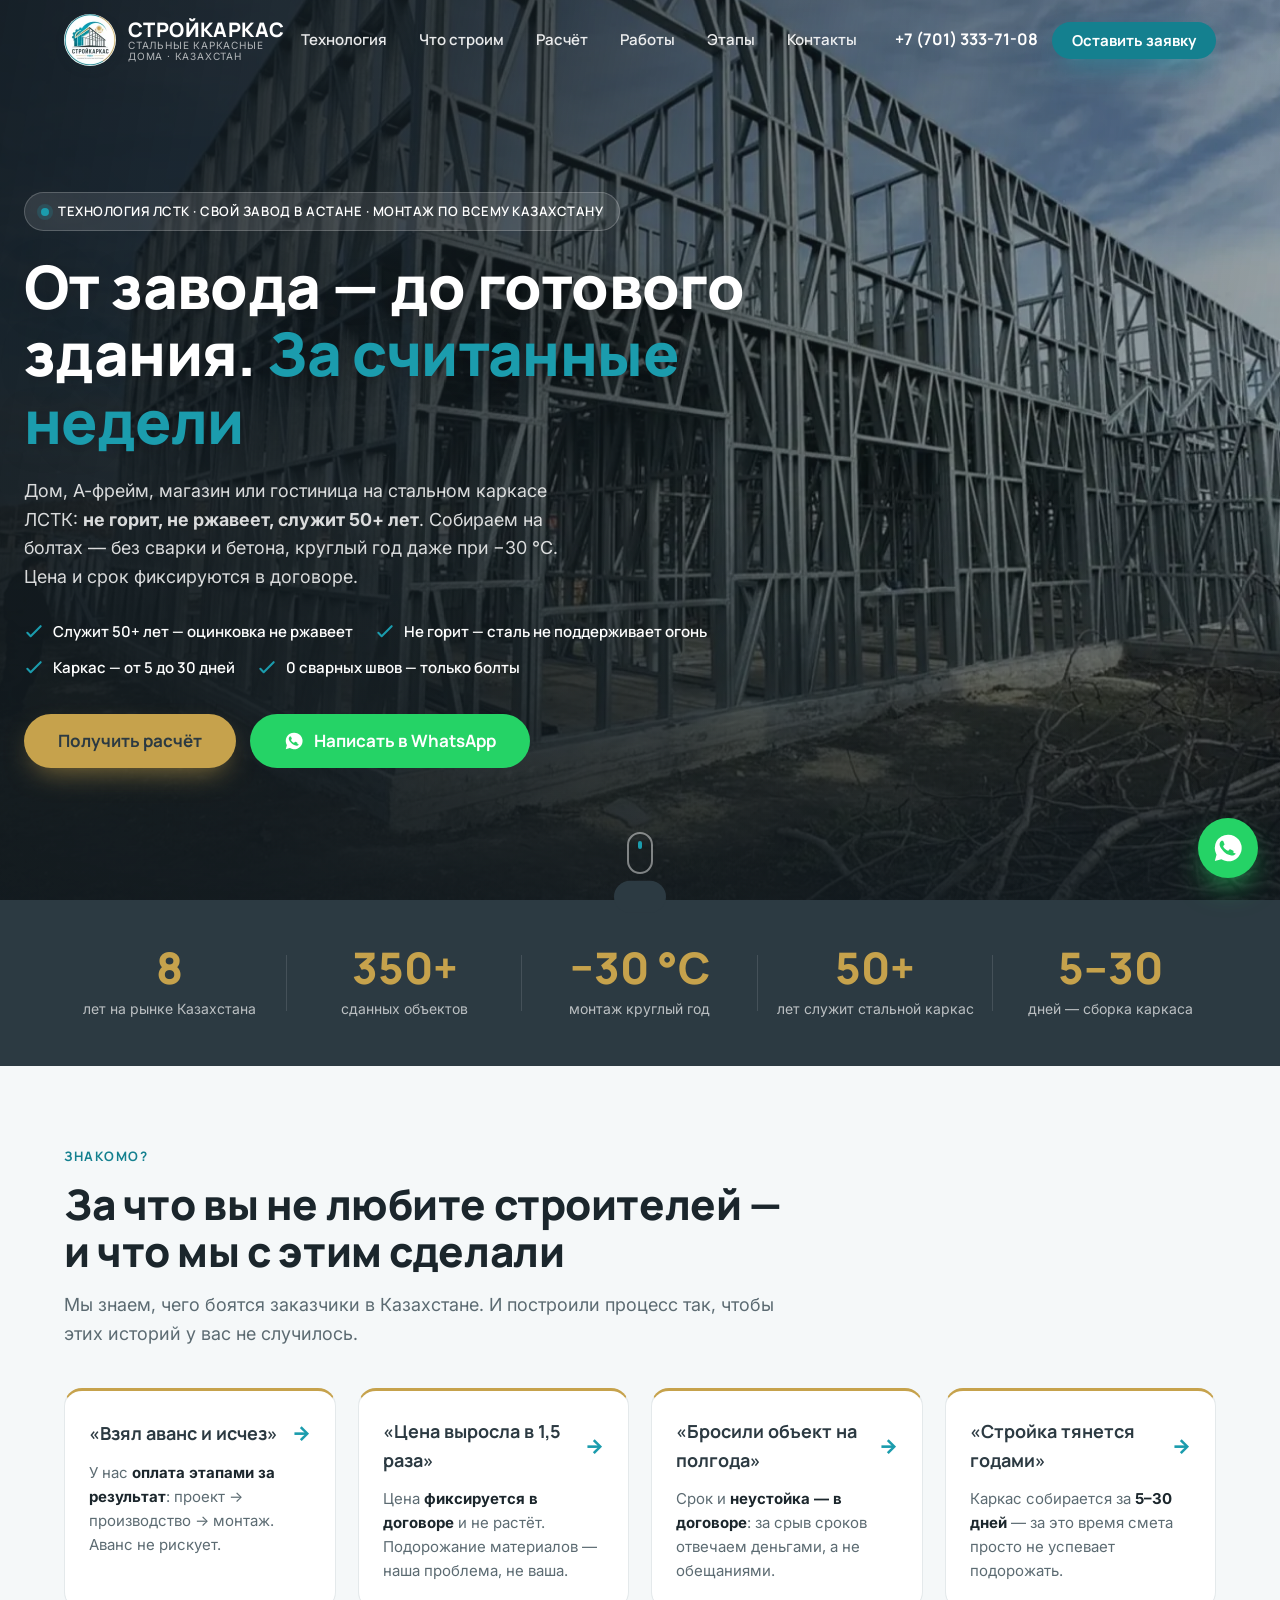
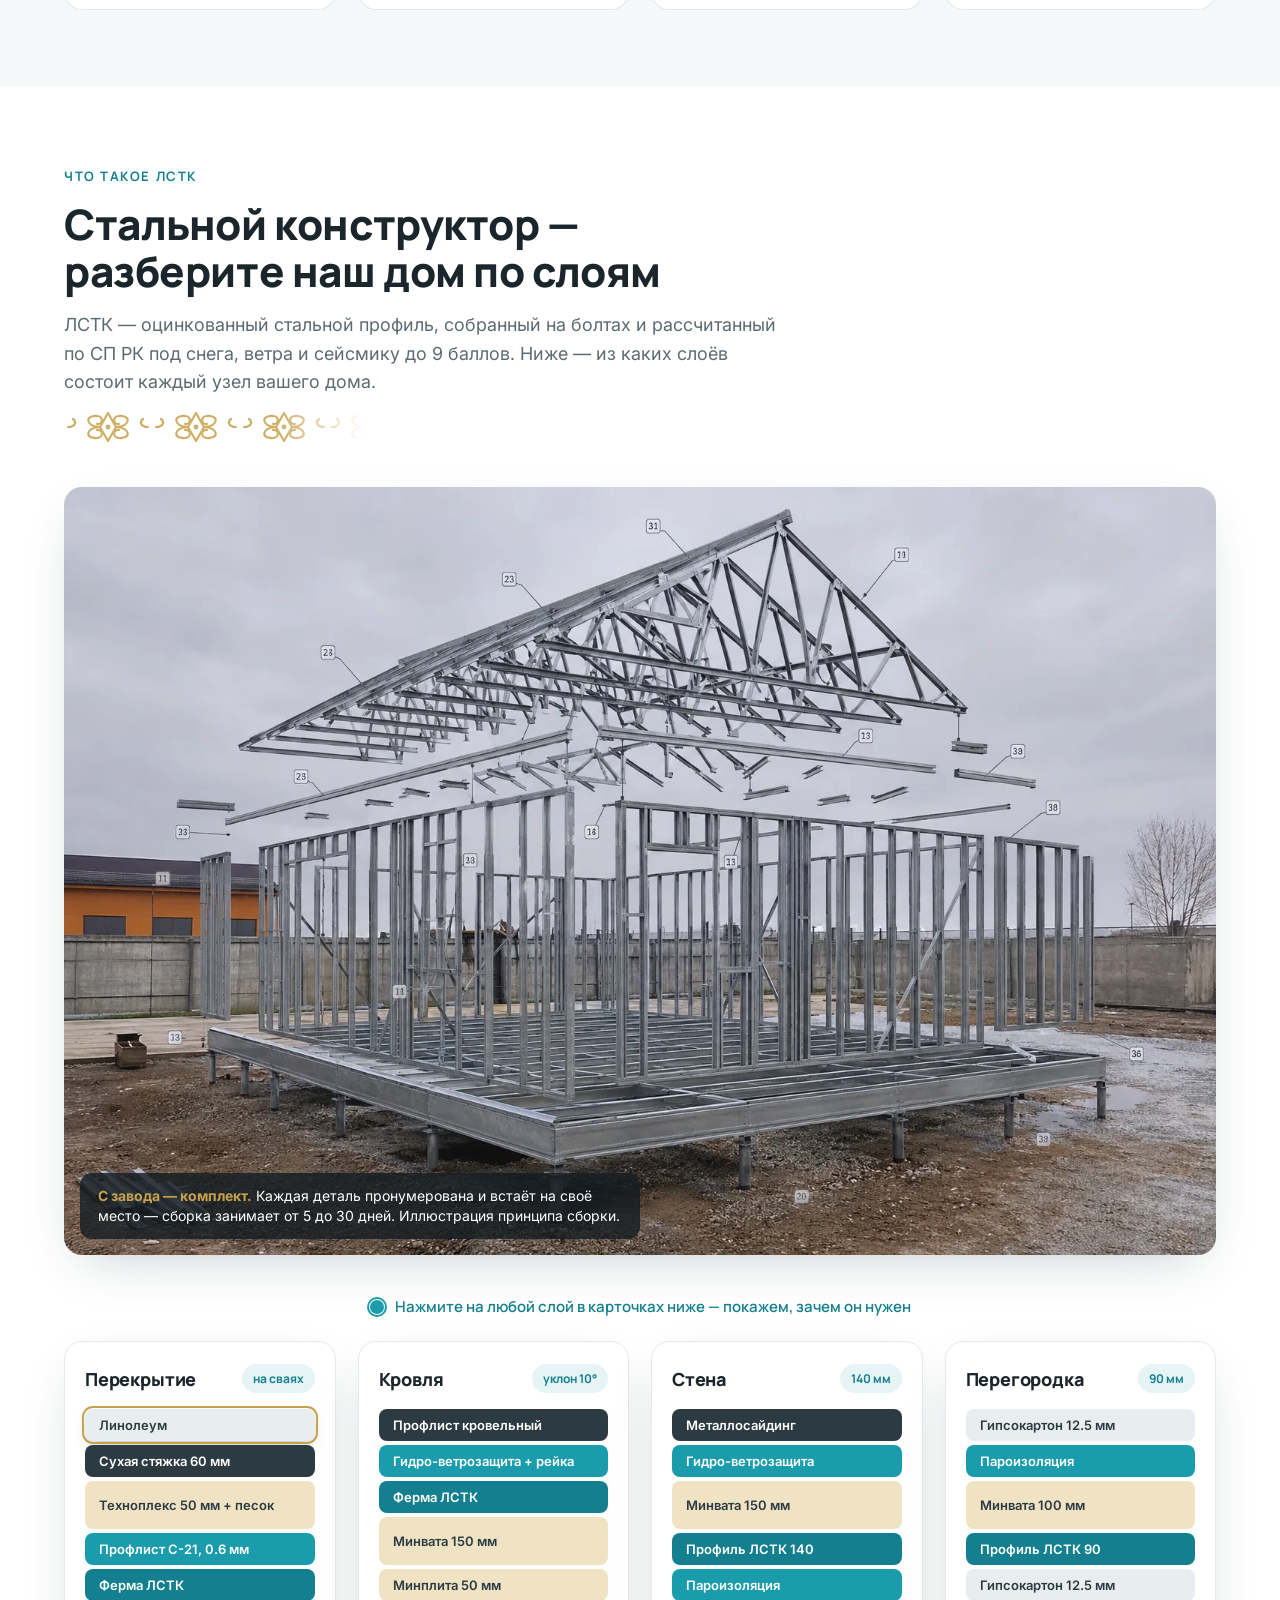
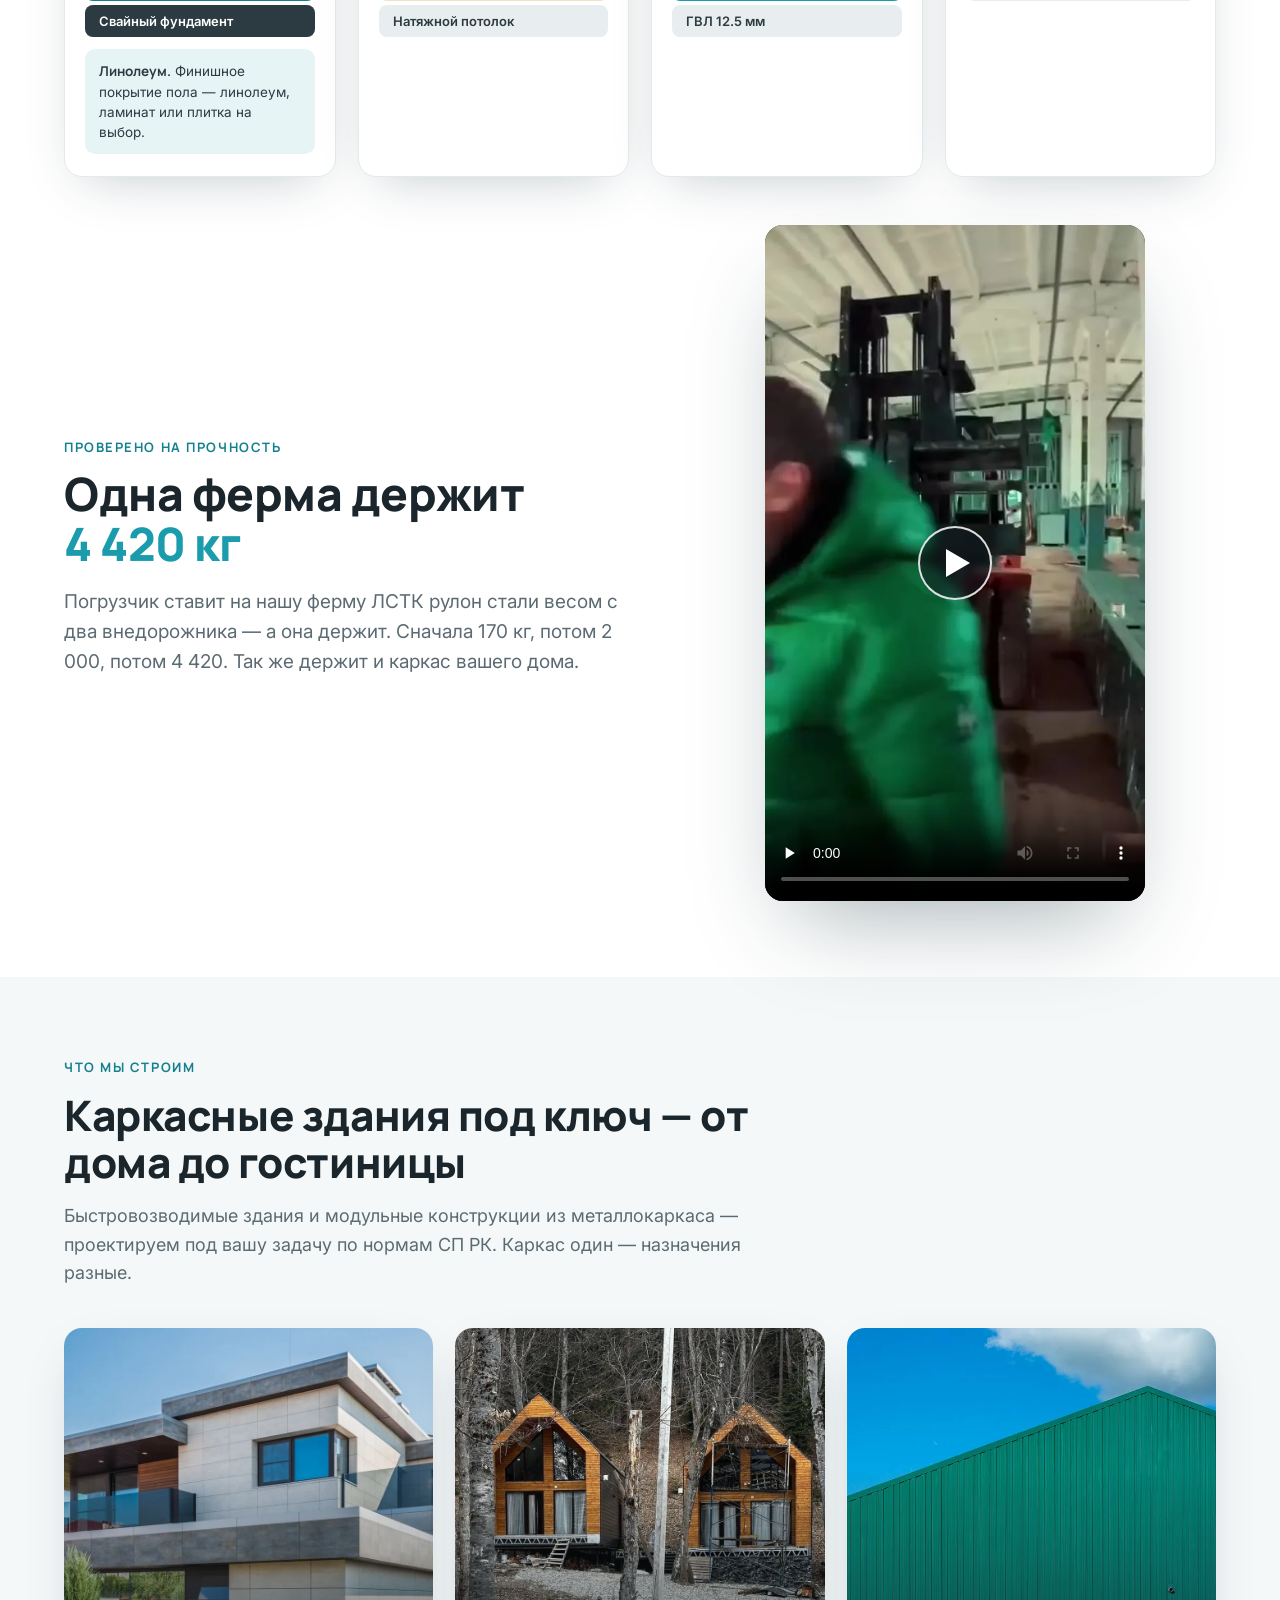
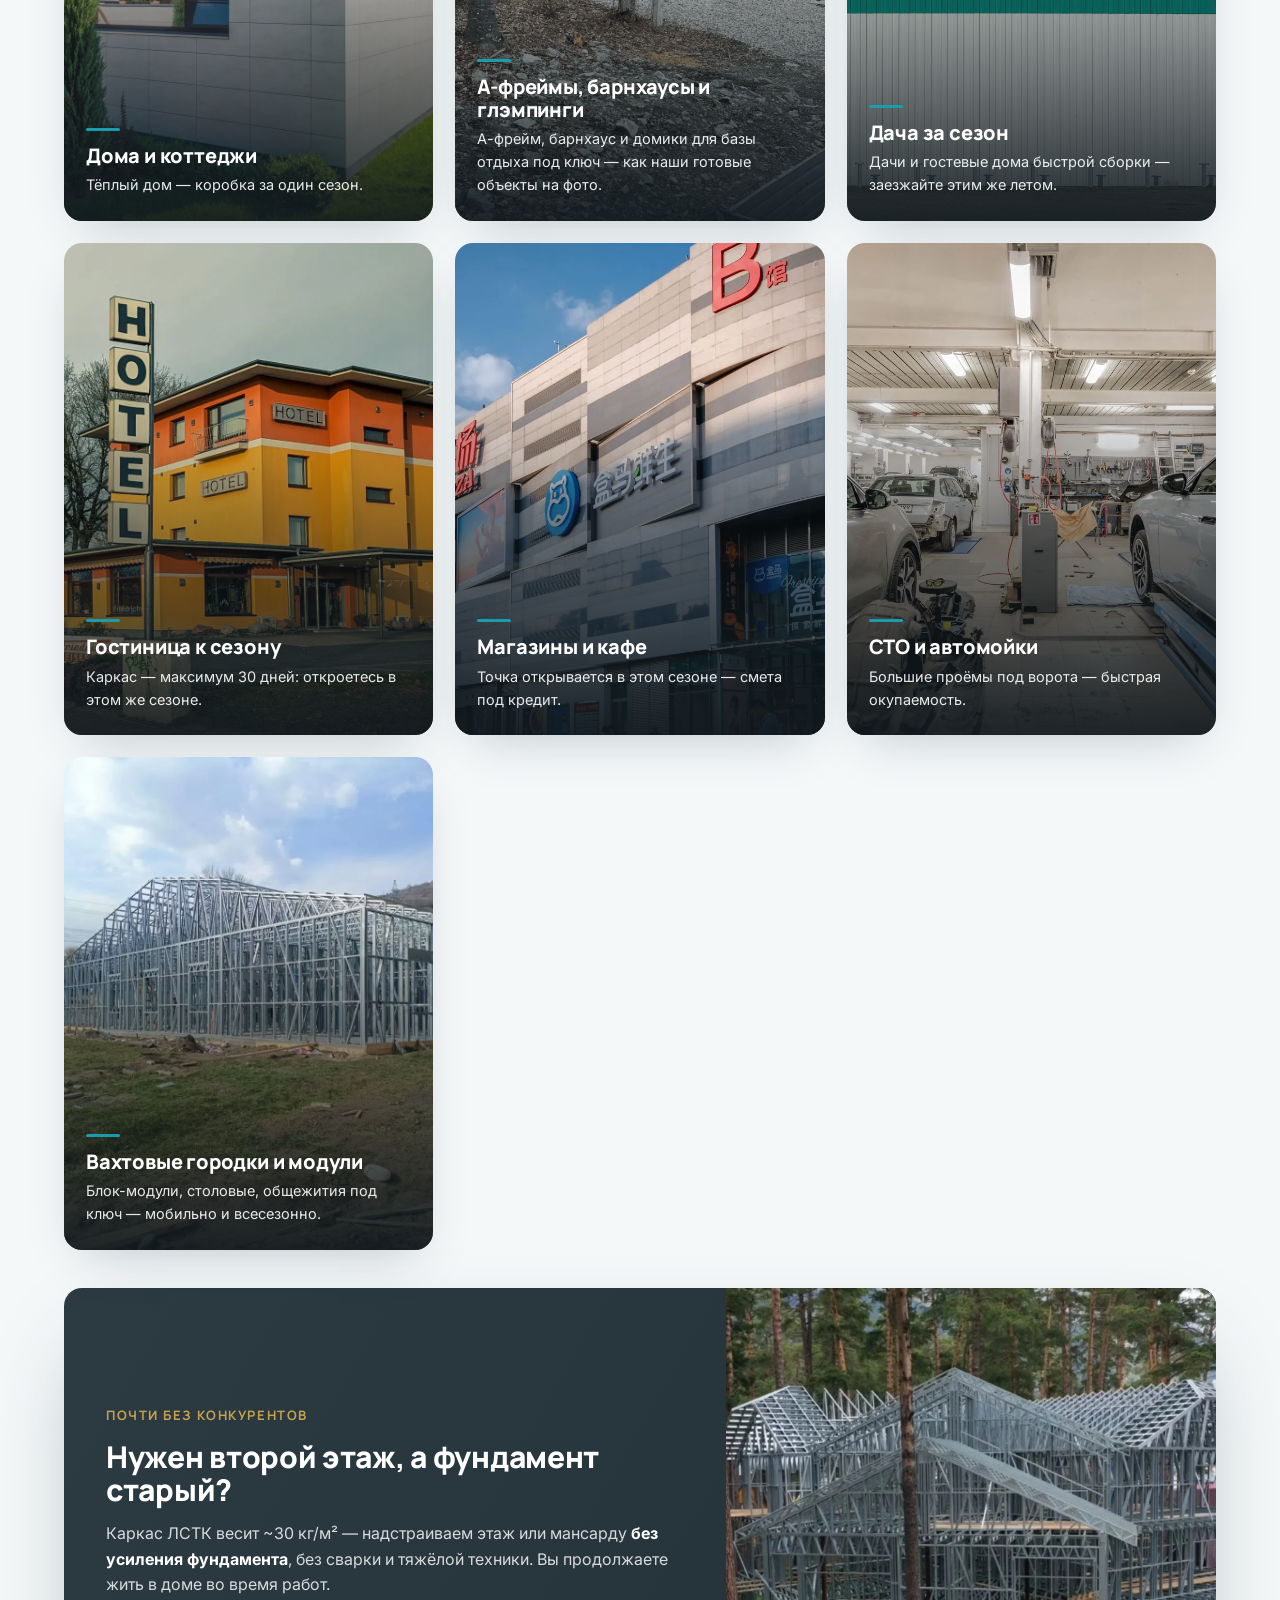
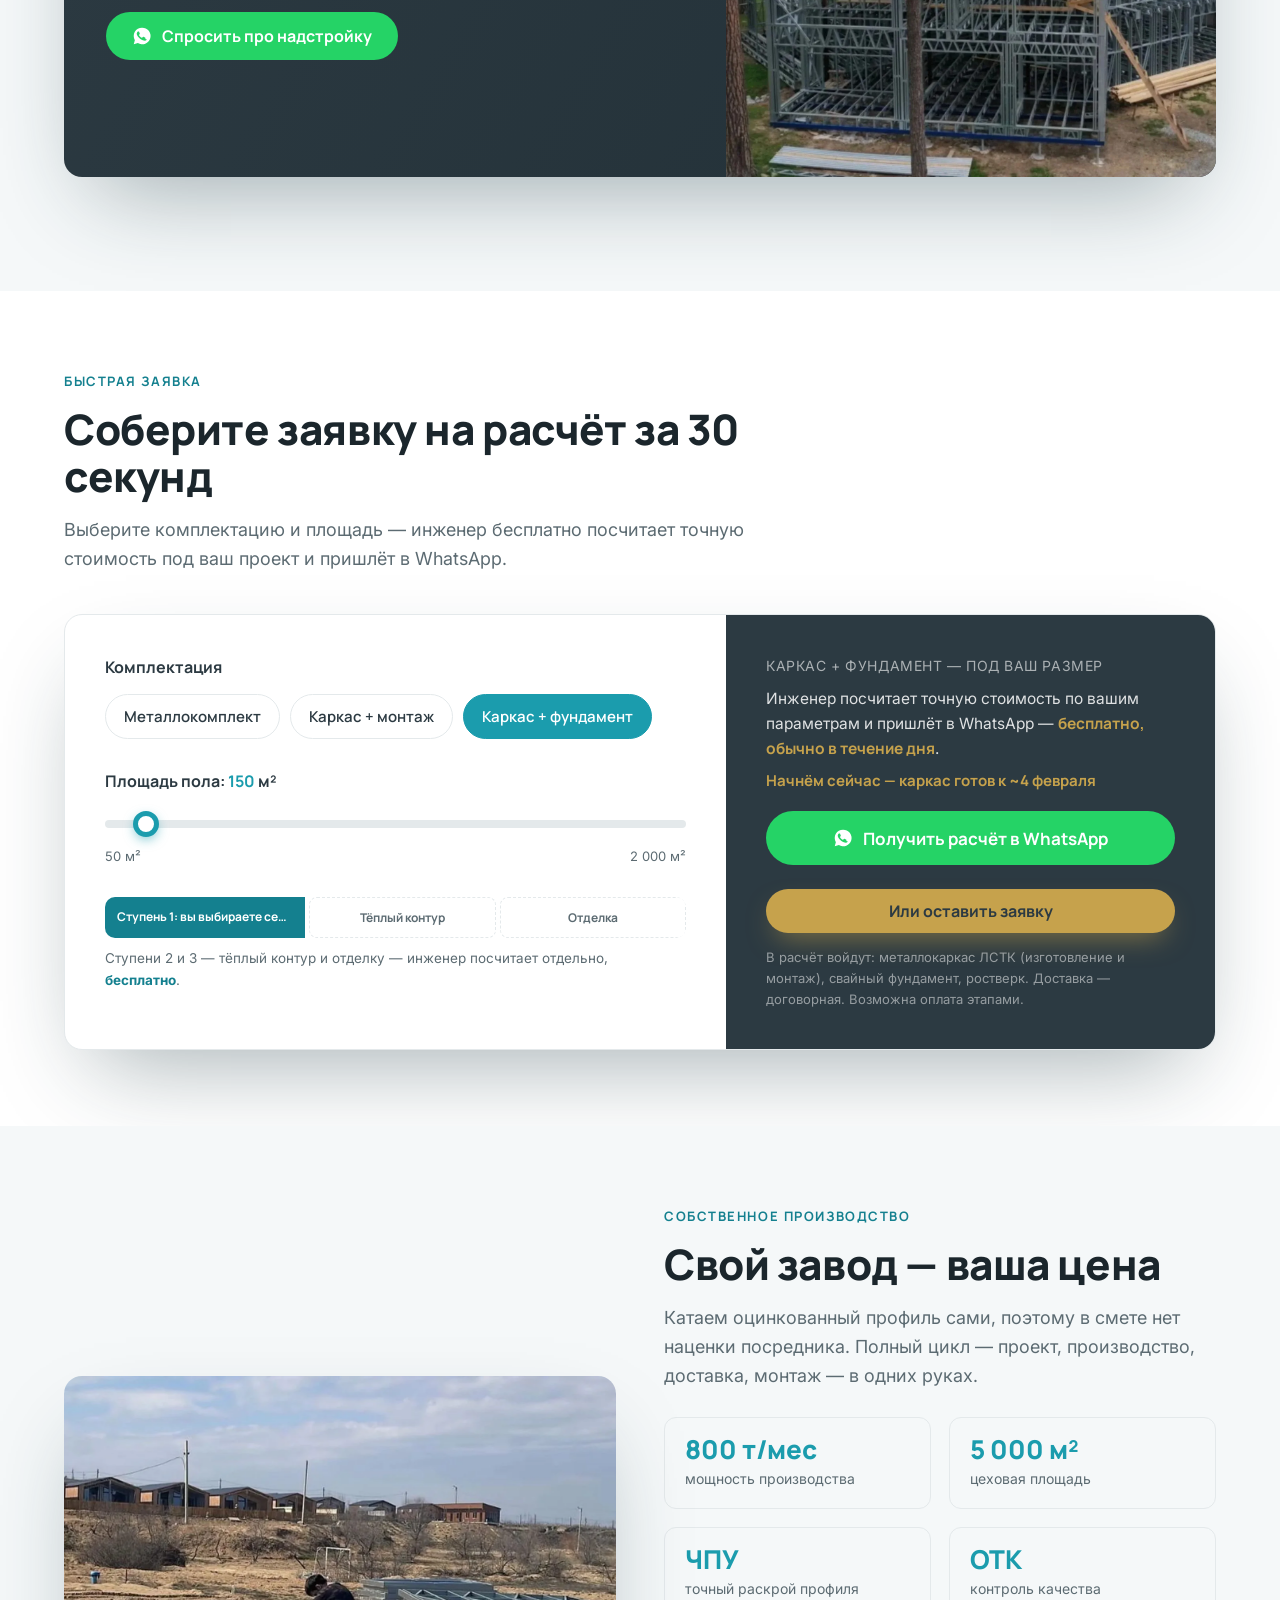
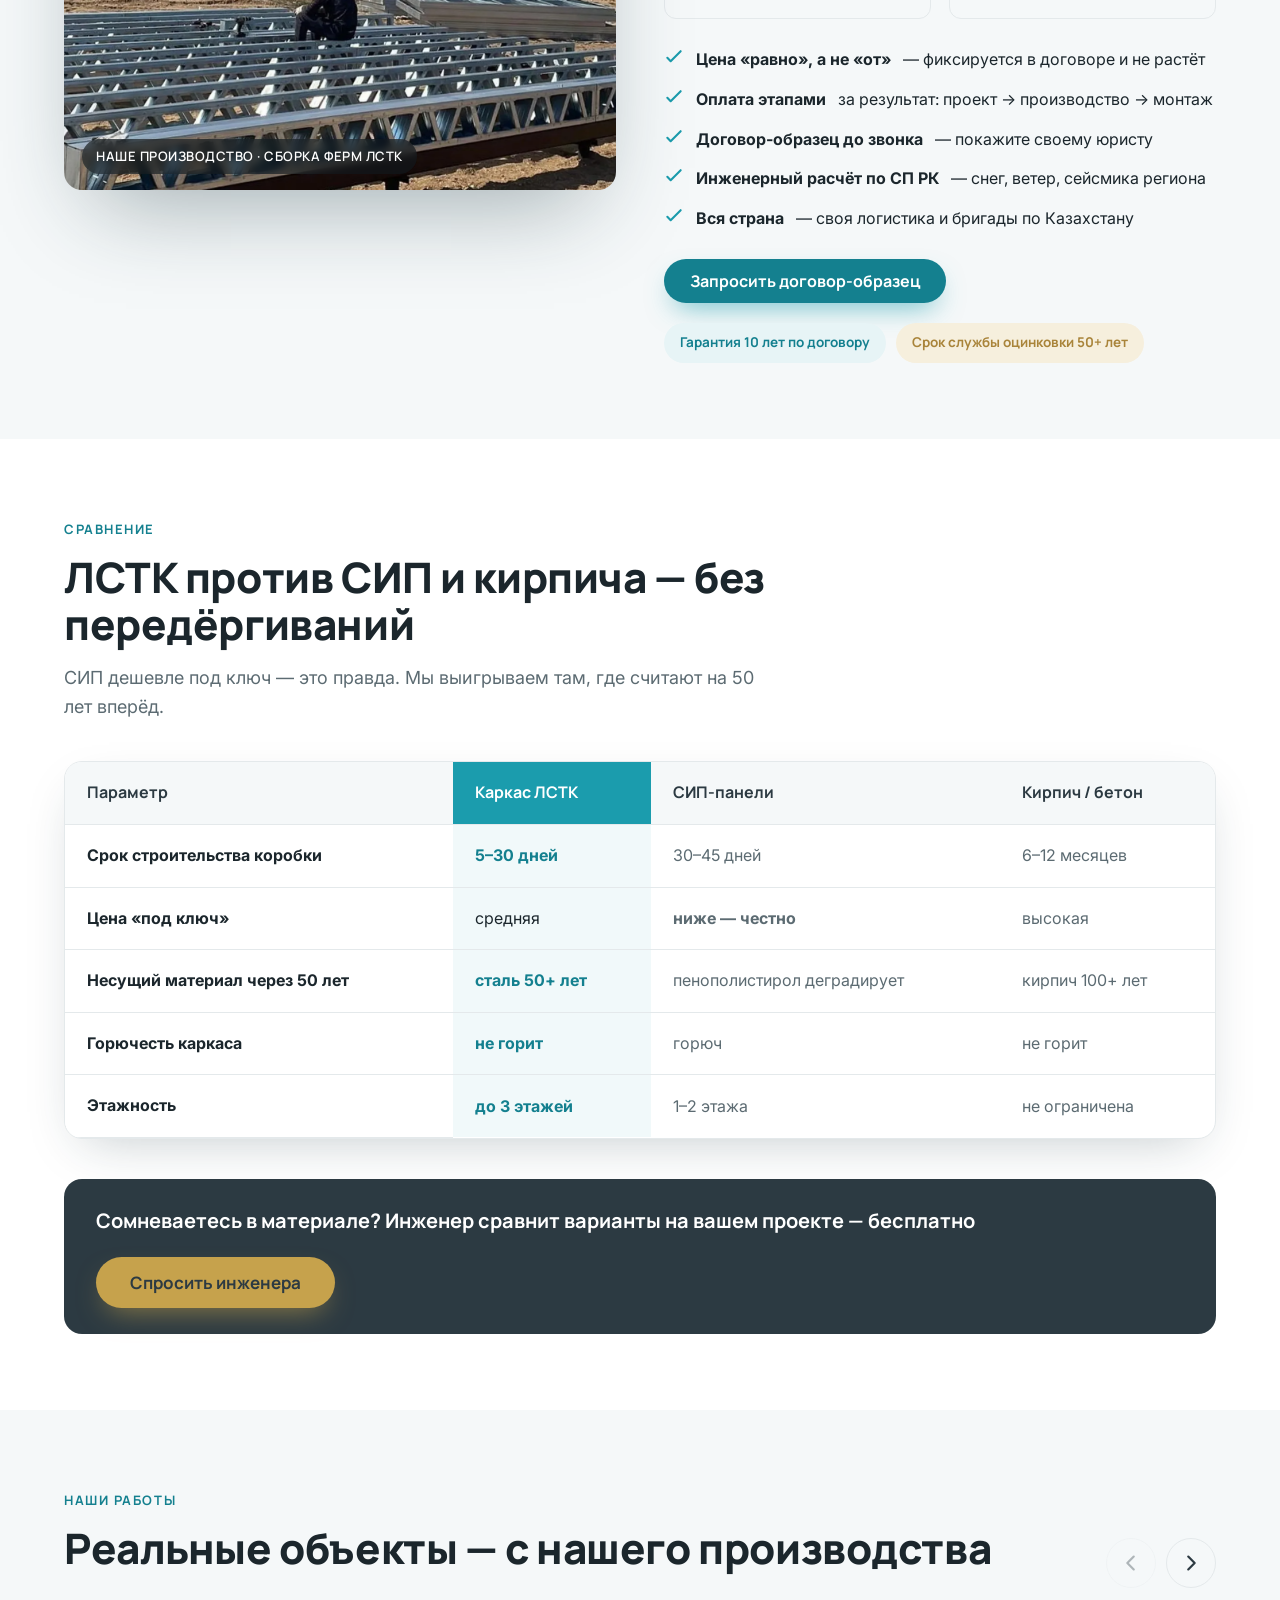
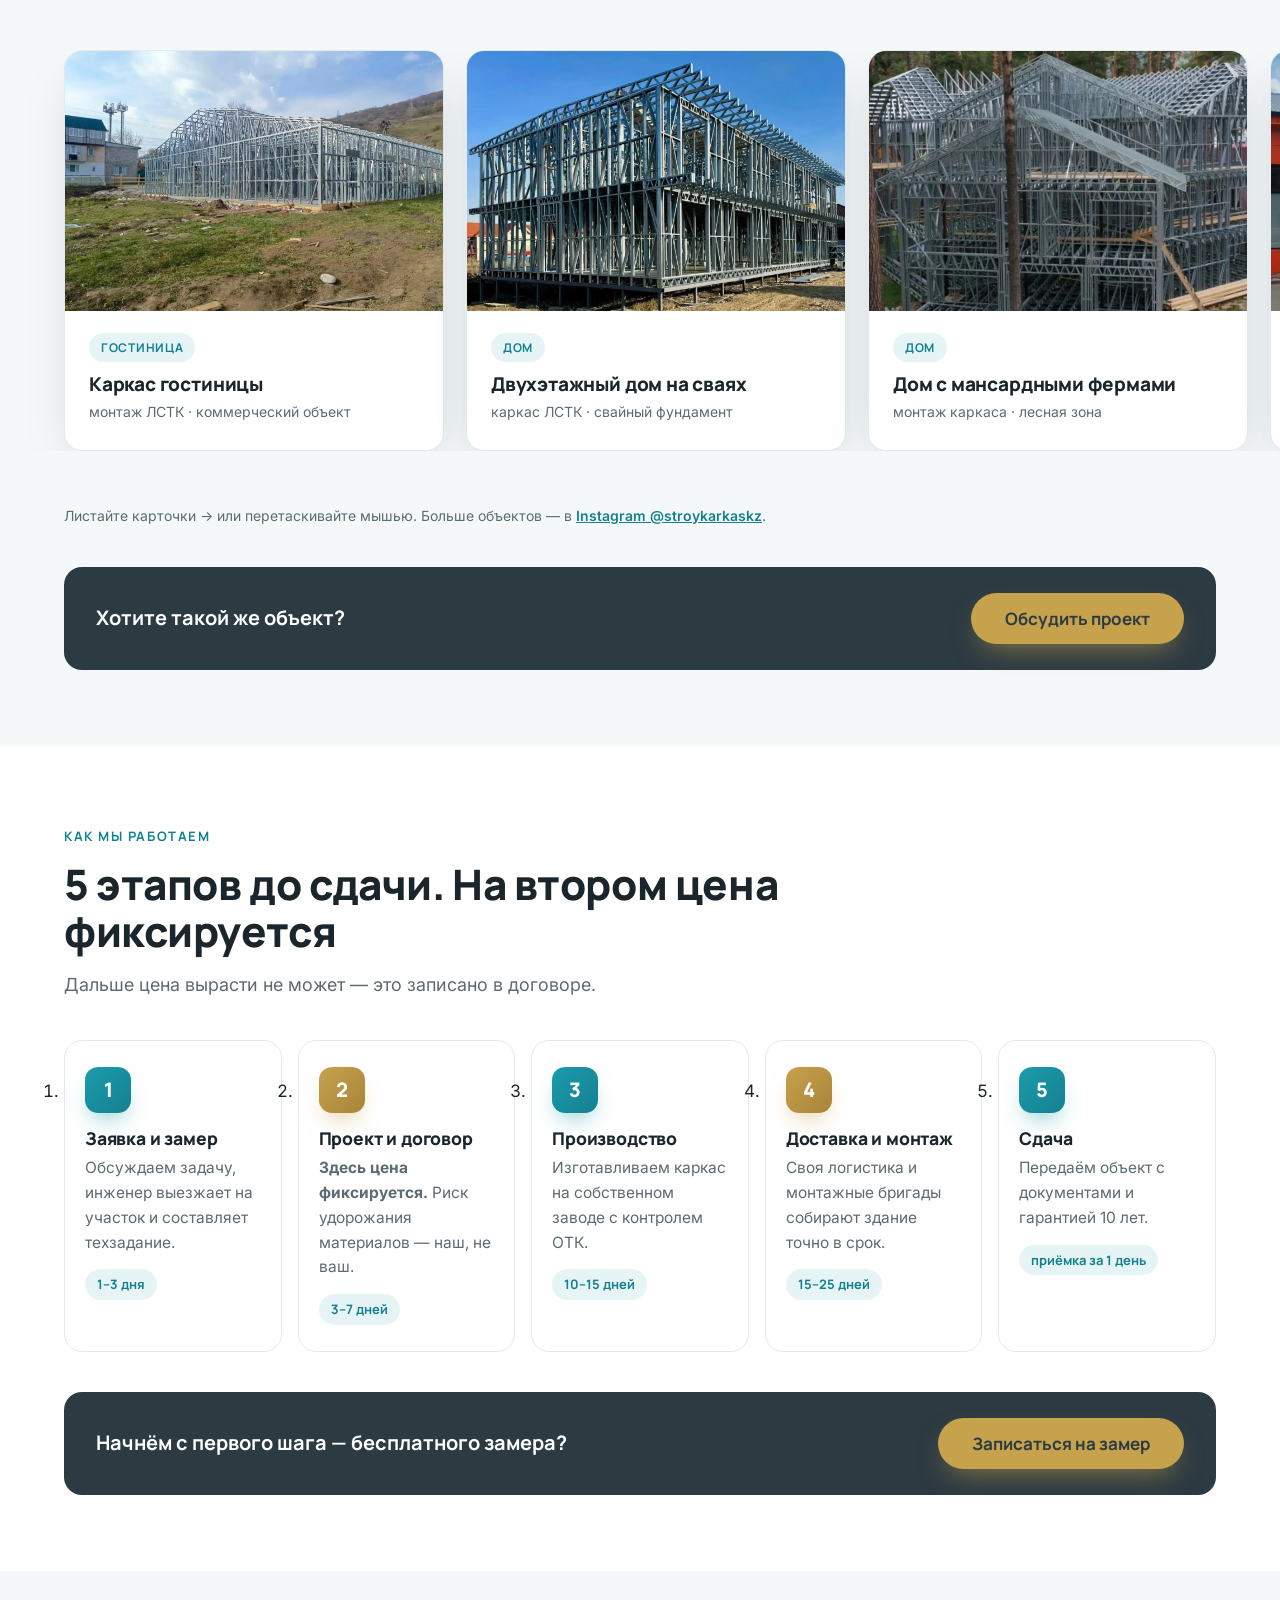
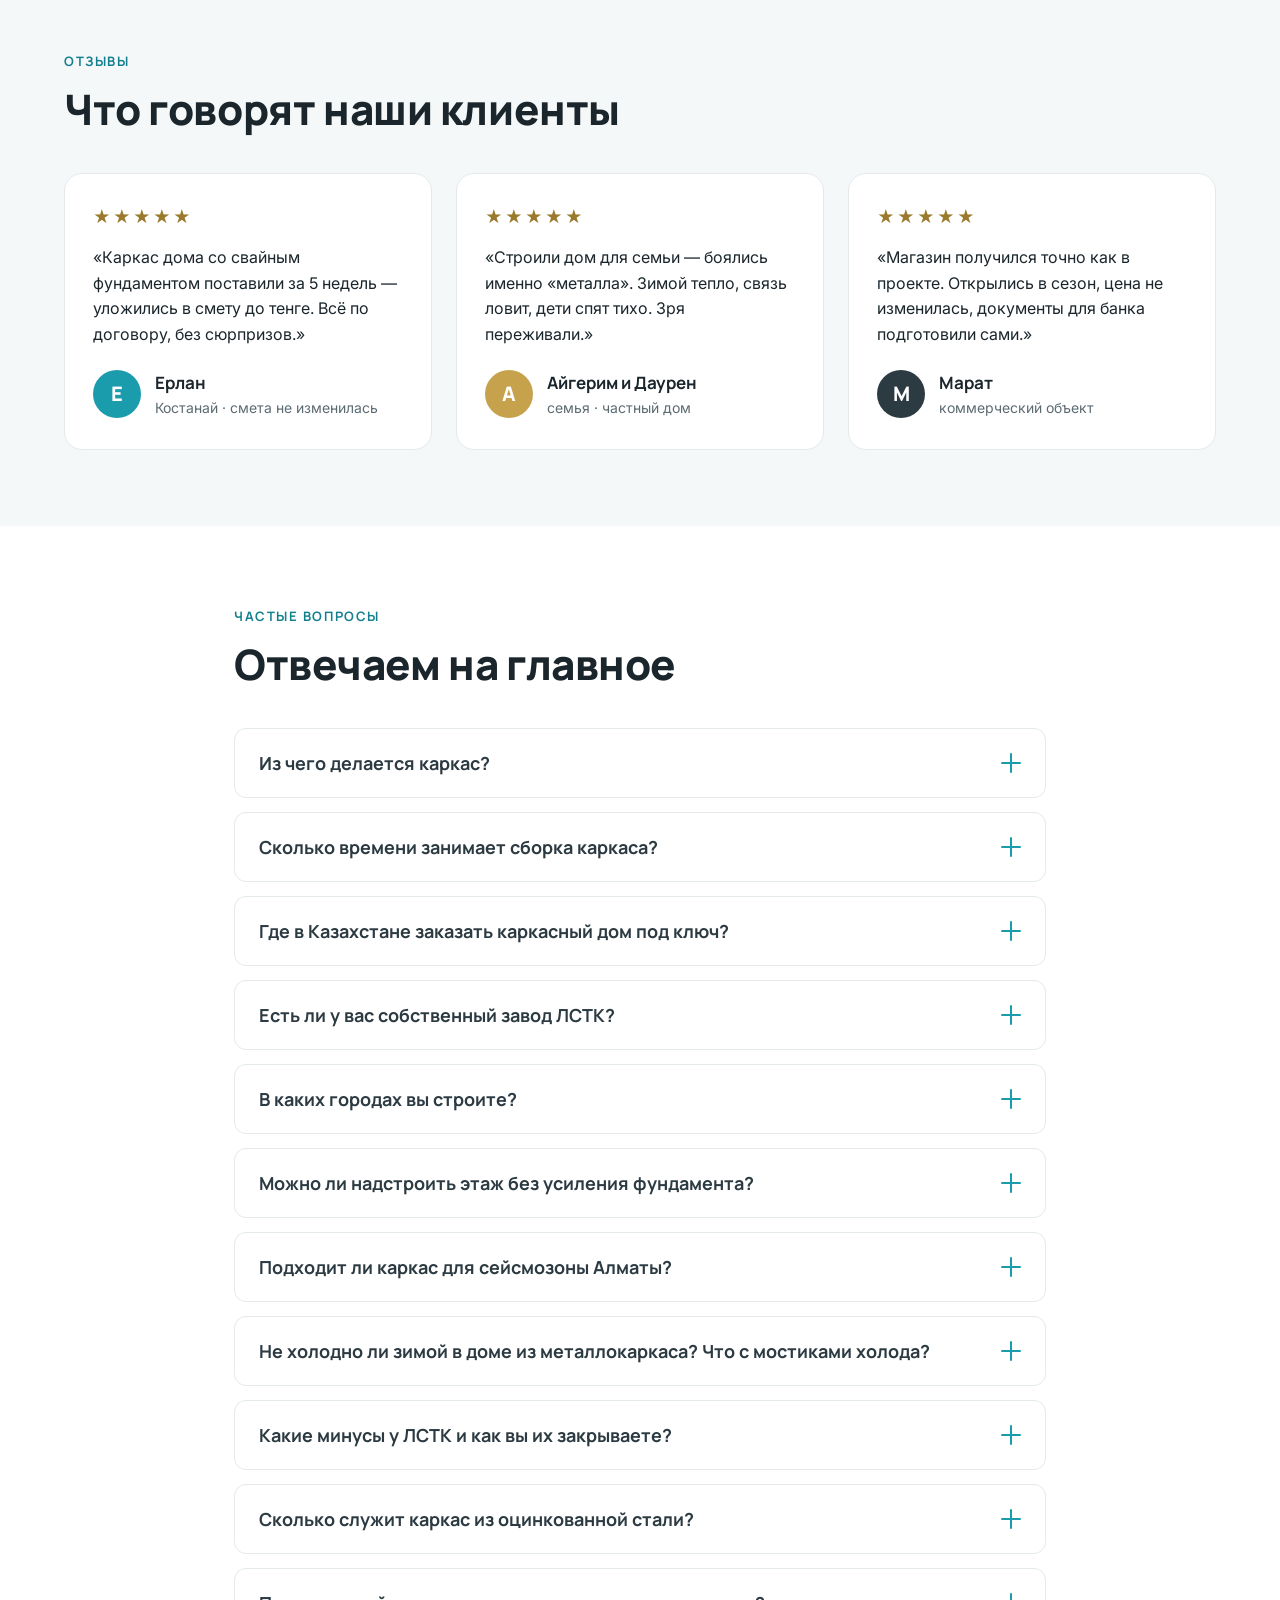
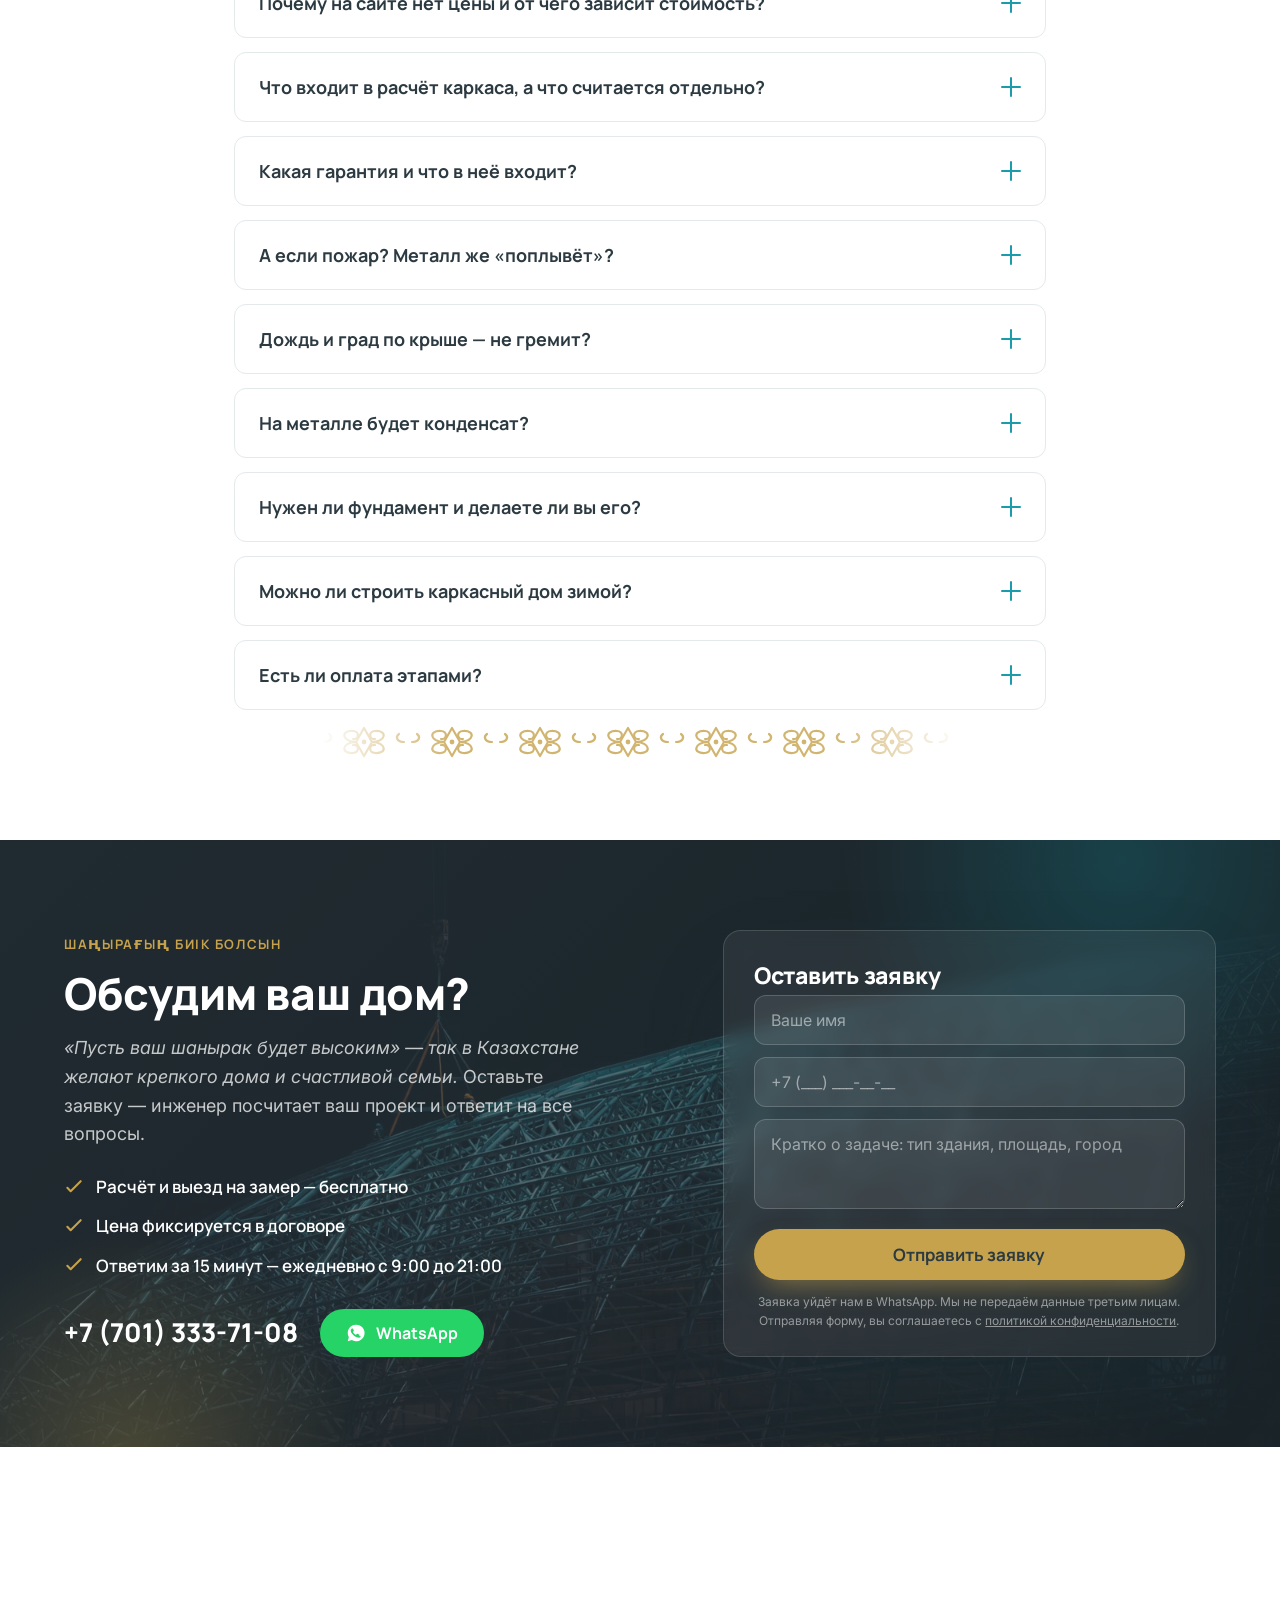
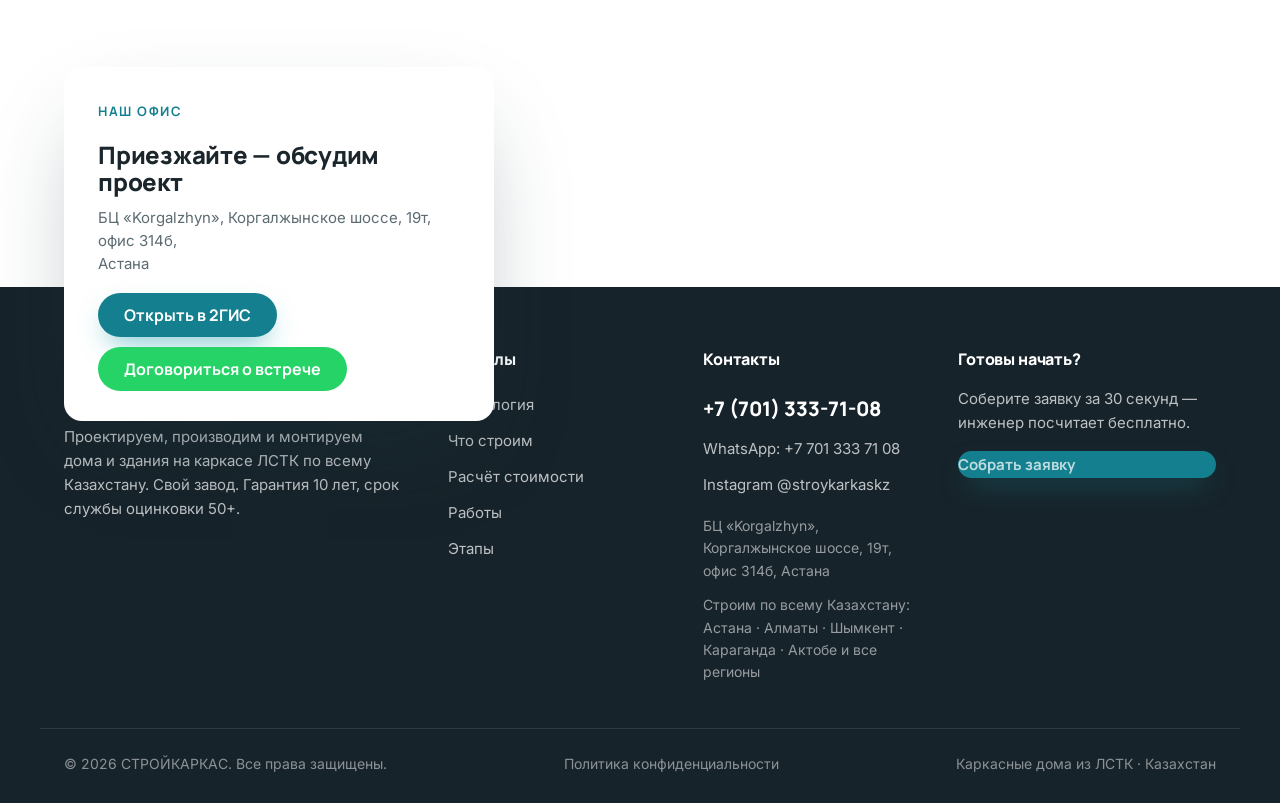
==== commit 6b74fe75: "Офис на сайте: блок карты (OSM embed + карточка «Приезжайте — обсудим проект» + кнопки 2ГИС/WhatsApp" ====
--- a/index.html
+++ b/index.html
@@ -18,6 +18,8 @@
   <link rel="alternate" hreflang="ru" href="https://stroykarkas.kz/" />
   <link rel="alternate" hreflang="x-default" href="https://stroykarkas.kz/" />
   <meta name="geo.placename" content="Астана" />
+  <meta name="geo.position" content="51.146743;71.371660" />
+  <meta name="ICBM" content="51.146743, 71.371660" />
   <meta property="og:site_name" content="СТРОЙКАРКАС" />
   <meta property="og:image:width" content="1200" />
   <meta property="og:image:height" content="630" />
@@ -27,7 +29,9 @@
   <meta name="twitter:description" content="Каркасные дома, гостиницы и магазины под ключ по Казахстану. Не горит, служит 50+ лет." />
   <meta name="twitter:image" content="https://stroykarkas.kz/assets/img/og-cover.jpg" />
 
-  <link rel="icon" href="data:image/svg+xml,%3Csvg xmlns='http://www.w3.org/2000/svg' viewBox='0 0 32 32'%3E%3Crect width='32' height='32' rx='7' fill='%231B9CAD'/%3E%3Cpath d='M6 22 L16 8 L26 22 Z' fill='none' stroke='%23fff' stroke-width='2.2' stroke-linejoin='round'/%3E%3Cpath d='M6 22 H26' stroke='%23C6A24C' stroke-width='2.2' stroke-linecap='round'/%3E%3C/svg%3E" />
+  <link rel="icon" href="/favicon.ico" sizes="48x48" />
+  <link rel="icon" type="image/png" sizes="192x192" href="/assets/img/favicon-192.png" />
+  <link rel="apple-touch-icon" href="/assets/img/apple-touch-icon.png" />
 
   <link rel="preconnect" href="https://fonts.googleapis.com" />
   <link rel="preconnect" href="https://fonts.gstatic.com" crossorigin />
@@ -35,7 +39,7 @@
 
   <link rel="preload" as="image" href="assets/img/real-bigframe.webp" fetchpriority="high" />
 
-  <link rel="stylesheet" href="css/styles.css?v=29" />
+  <link rel="stylesheet" href="css/styles.css?v=30" />
 
   <script type="application/ld+json">
 {
@@ -66,7 +70,9 @@
       },
       "address": {
         "@type": "PostalAddress",
+        "streetAddress": "Коргалжынское шоссе, 19т, офис 314б",
         "addressLocality": "Астана",
+        "postalCode": "Z05K8A7",
         "addressCountry": "KZ"
       },
       "areaServed": [
@@ -141,7 +147,13 @@
       "keywords": "ЛСТК, каркасный дом под ключ, стальной каркас, каркасное строительство Казахстан, быстровозводимые здания, модульные здания, металлокаркас, А-фрейм, барнхаус, надстройка этажа без усиления фундамента, оцинкованная сталь, завод ЛСТК Астана, каркасный дом Алматы",
       "hasOfferCatalog": {
         "@id": "https://stroykarkas.kz/#catalog"
-      }
+      },
+      "geo": {
+        "@type": "GeoCoordinates",
+        "latitude": 51.146743,
+        "longitude": 71.37166
+      },
+      "hasMap": "https://2gis.kz/astana/geo/70000001018069198/71.371660,51.146743"
     },
     {
       "@type": "WebSite",
@@ -1387,6 +1399,21 @@
     </section>
   </main>
 
+
+  <!-- ================= OFFICE MAP ================= -->
+  <section class="mapblock" id="office">
+    <iframe class="mapblock__map" src="https://www.openstreetmap.org/export/embed.html?bbox=71.3627%2C51.1427%2C71.3806%2C51.1508&amp;layer=mapnik&amp;marker=51.146743%2C71.371660" loading="lazy" title="Офис СТРОЙКАРКАС на карте — БЦ Korgalzhyn, Астана" referrerpolicy="no-referrer-when-downgrade"></iframe>
+    <div class="mapblock__card" data-reveal>
+      <span class="kicker">Наш офис</span>
+      <h2 class="mapblock__title">Приезжайте — обсудим проект</h2>
+      <p class="mapblock__addr">БЦ «Korgalzhyn», Коргалжынское шоссе, 19т, офис 314б,<br />Астана</p>
+      <div class="mapblock__actions">
+        <a href="https://2gis.kz/astana/geo/70000001018069198/71.371660,51.146743" target="_blank" rel="noopener" class="btn btn--primary">Открыть в 2ГИС</a>
+        <a href="https://wa.me/77013337108?text=Здравствуйте!%20Хочу%20приехать%20в%20офис%20—%20когда%20удобно?%20[офис]" target="_blank" rel="noopener" class="btn btn--wa">Договориться о встрече</a>
+      </div>
+    </div>
+  </section>
+
   <!-- ================= FOOTER ================= -->
   <footer class="footer" id="contacts">
     <div class="container footer__grid">
@@ -1415,6 +1442,7 @@
         <a href="tel:+77013337108" class="footer__phone">+7 (701) 333-71-08</a>
         <a href="https://wa.me/77013337108?text=Здравствуйте!%20Пишу%20с%20сайта%20СТРОЙКАРКАС%20[футер]" target="_blank" rel="noopener">WhatsApp: +7 701 333 71 08</a>
         <a href="https://instagram.com/stroykarkaskz" target="_blank" rel="noopener">Instagram @stroykarkaskz</a>
+        <p class="footer__addr"><a href="https://2gis.kz/astana/geo/70000001018069198/71.371660,51.146743" target="_blank" rel="noopener">БЦ «Korgalzhyn», Коргалжынское шоссе, 19т, офис 314б, Астана</a></p>
         <p class="footer__addr">Строим по всему Казахстану: Астана · Алматы · Шымкент · Караганда · Актобе и все регионы</p>
       </div>
 
--- a/css/styles.css
+++ b/css/styles.css
@@ -1091,3 +1091,17 @@
 .ncards__hint-ic::after { content: ''; position: absolute; inset: -3px; border-radius: 50%; border: 2px solid var(--teal); animation: hintPulse 1.8s ease-out infinite; }
 @keyframes hintPulse { 0% { transform: scale(1); opacity: .7; } 100% { transform: scale(2.1); opacity: 0; } }
 @media (max-width: 600px) { .ncards__hint { font-size: 13.5px; } }
+
+
+/* ---------- Карта офиса ---------- */
+.mapblock { position: relative; }
+.mapblock__map { display: block; width: 100%; height: 440px; border: 0; filter: saturate(.85); }
+.mapblock__card { position: absolute; top: 50%; left: max(24px, calc((100% - 1200px) / 2 + 24px)); transform: translateY(-50%);
+  background: #fff; border-radius: var(--radius); box-shadow: var(--shadow-lg); padding: 30px 34px; max-width: 430px; }
+.mapblock__title { font-size: 24px; margin: 6px 0 10px; }
+.mapblock__addr { color: var(--muted); font-size: 15px; line-height: 1.55; margin-bottom: 18px; }
+.mapblock__actions { display: flex; flex-wrap: wrap; gap: 10px; }
+@media (max-width: 700px) {
+  .mapblock__map { height: 300px; }
+  .mapblock__card { position: static; transform: none; max-width: none; border-radius: 0; box-shadow: none; padding: 24px; }
+}
